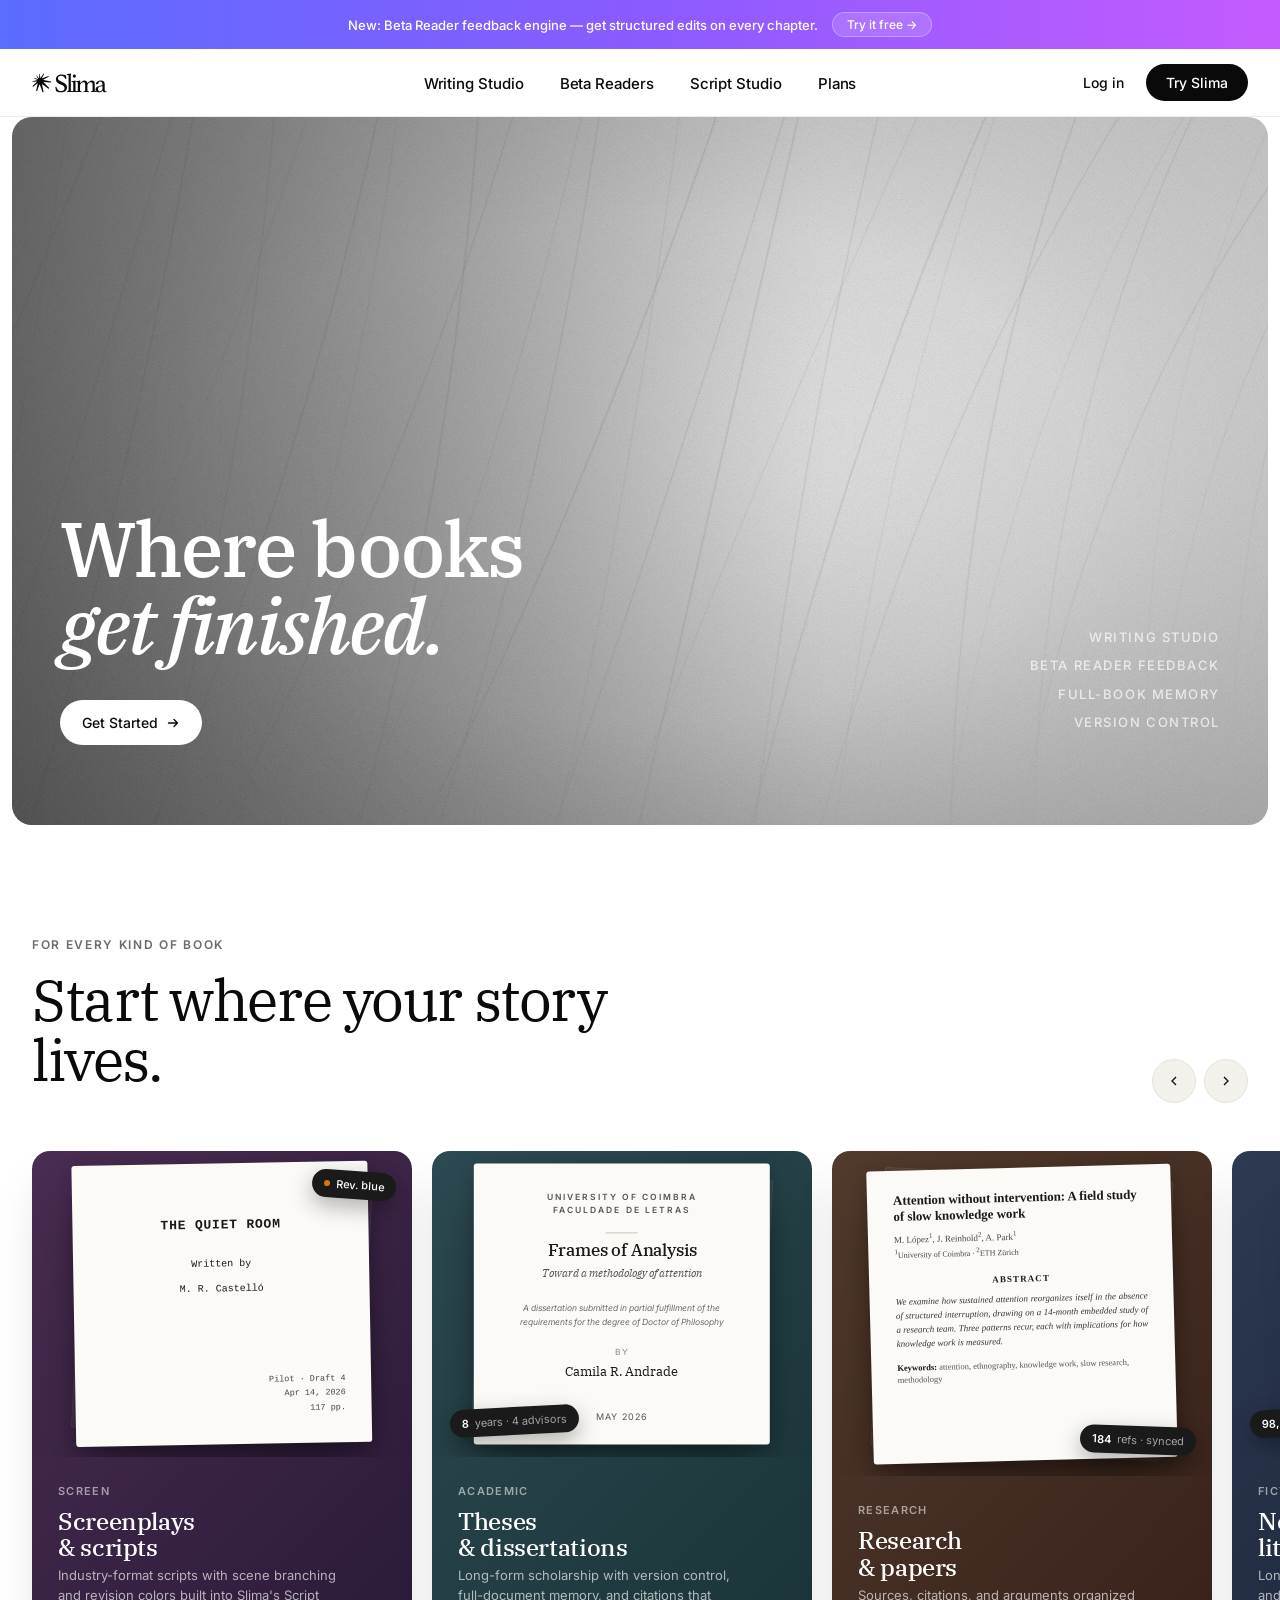
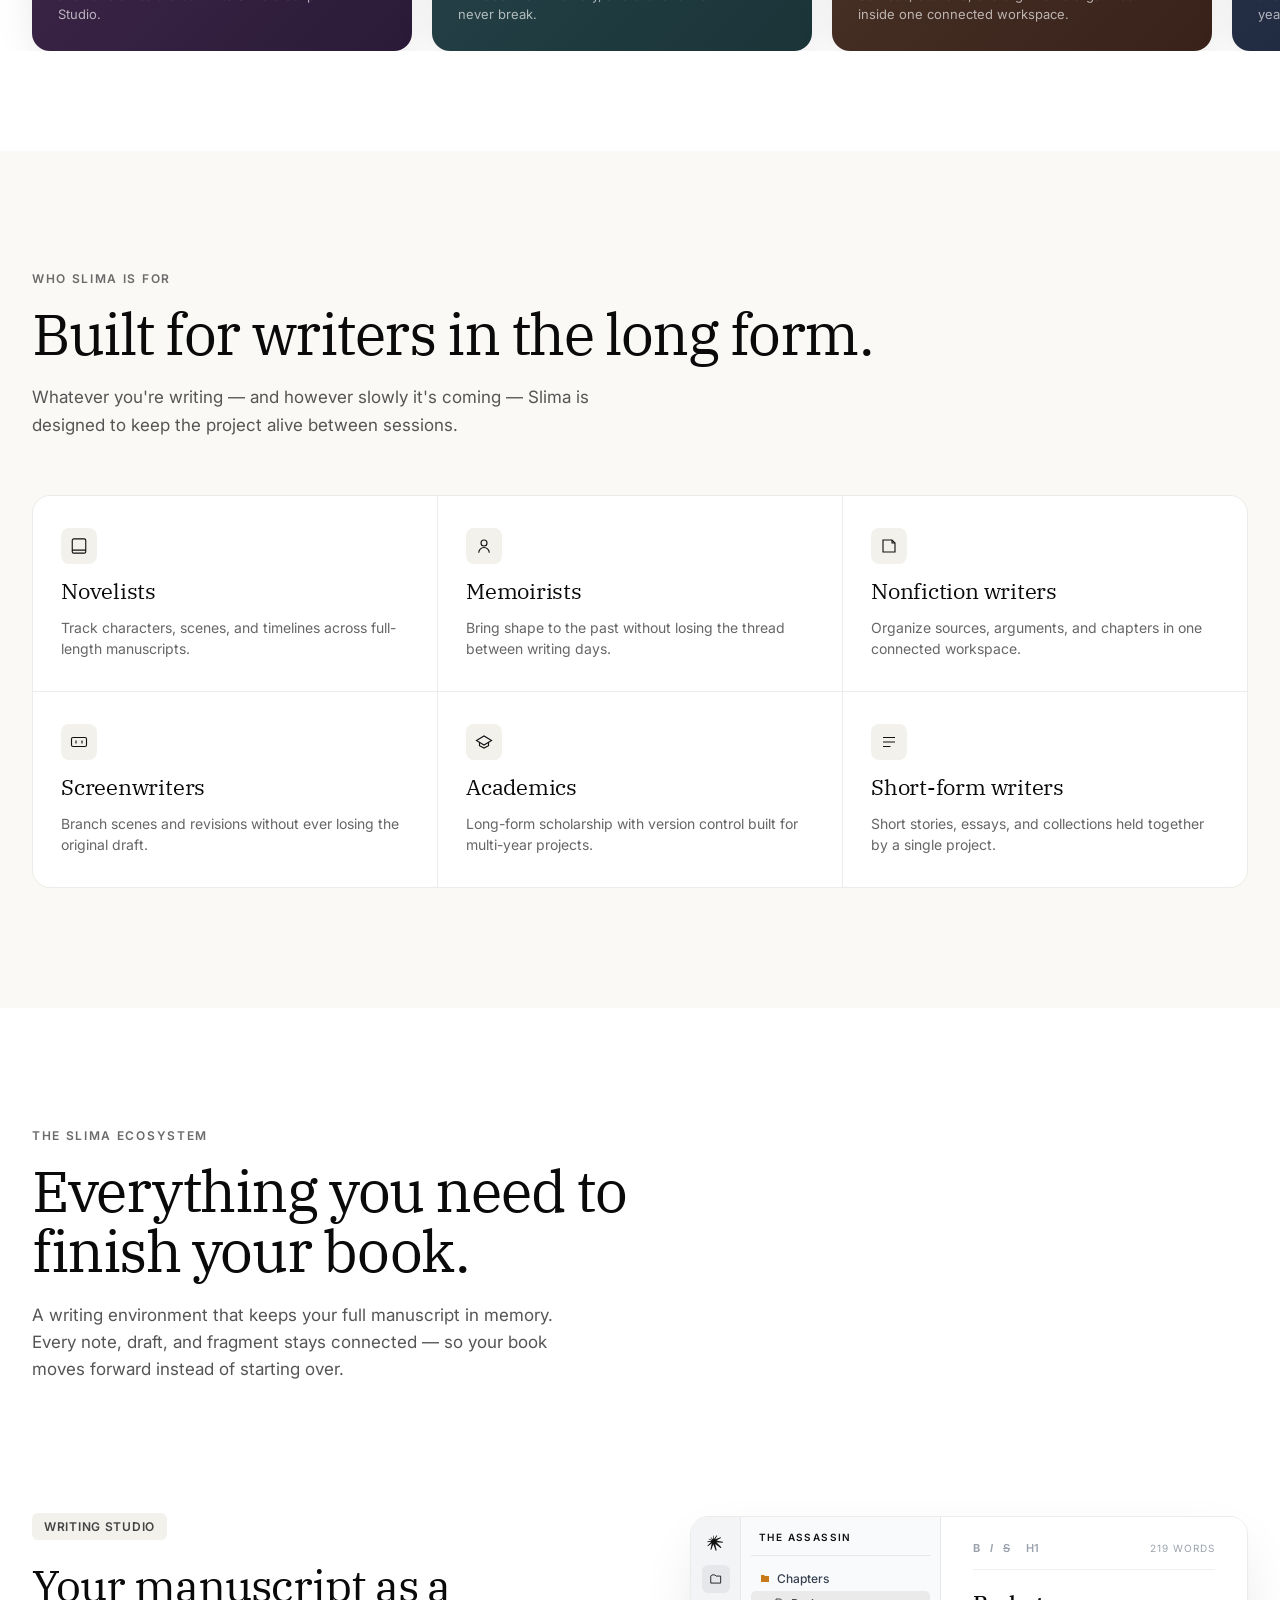
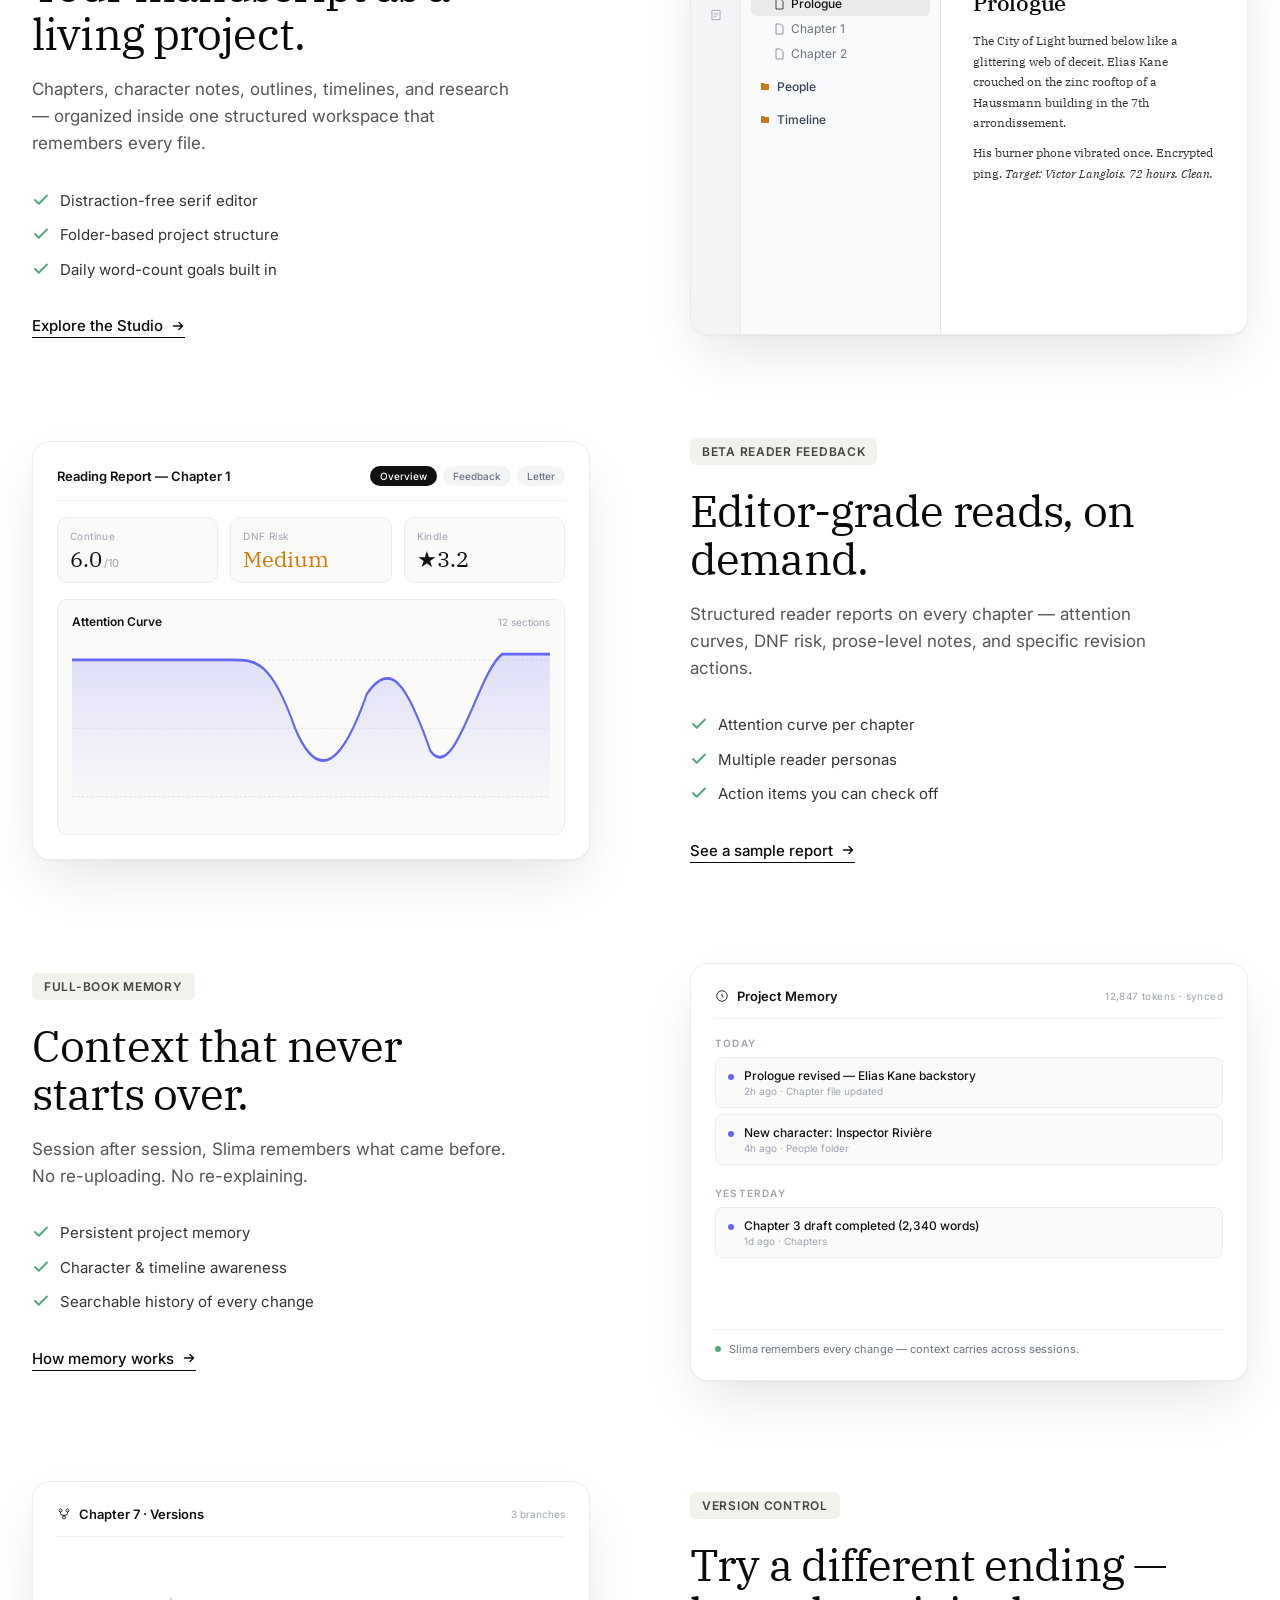
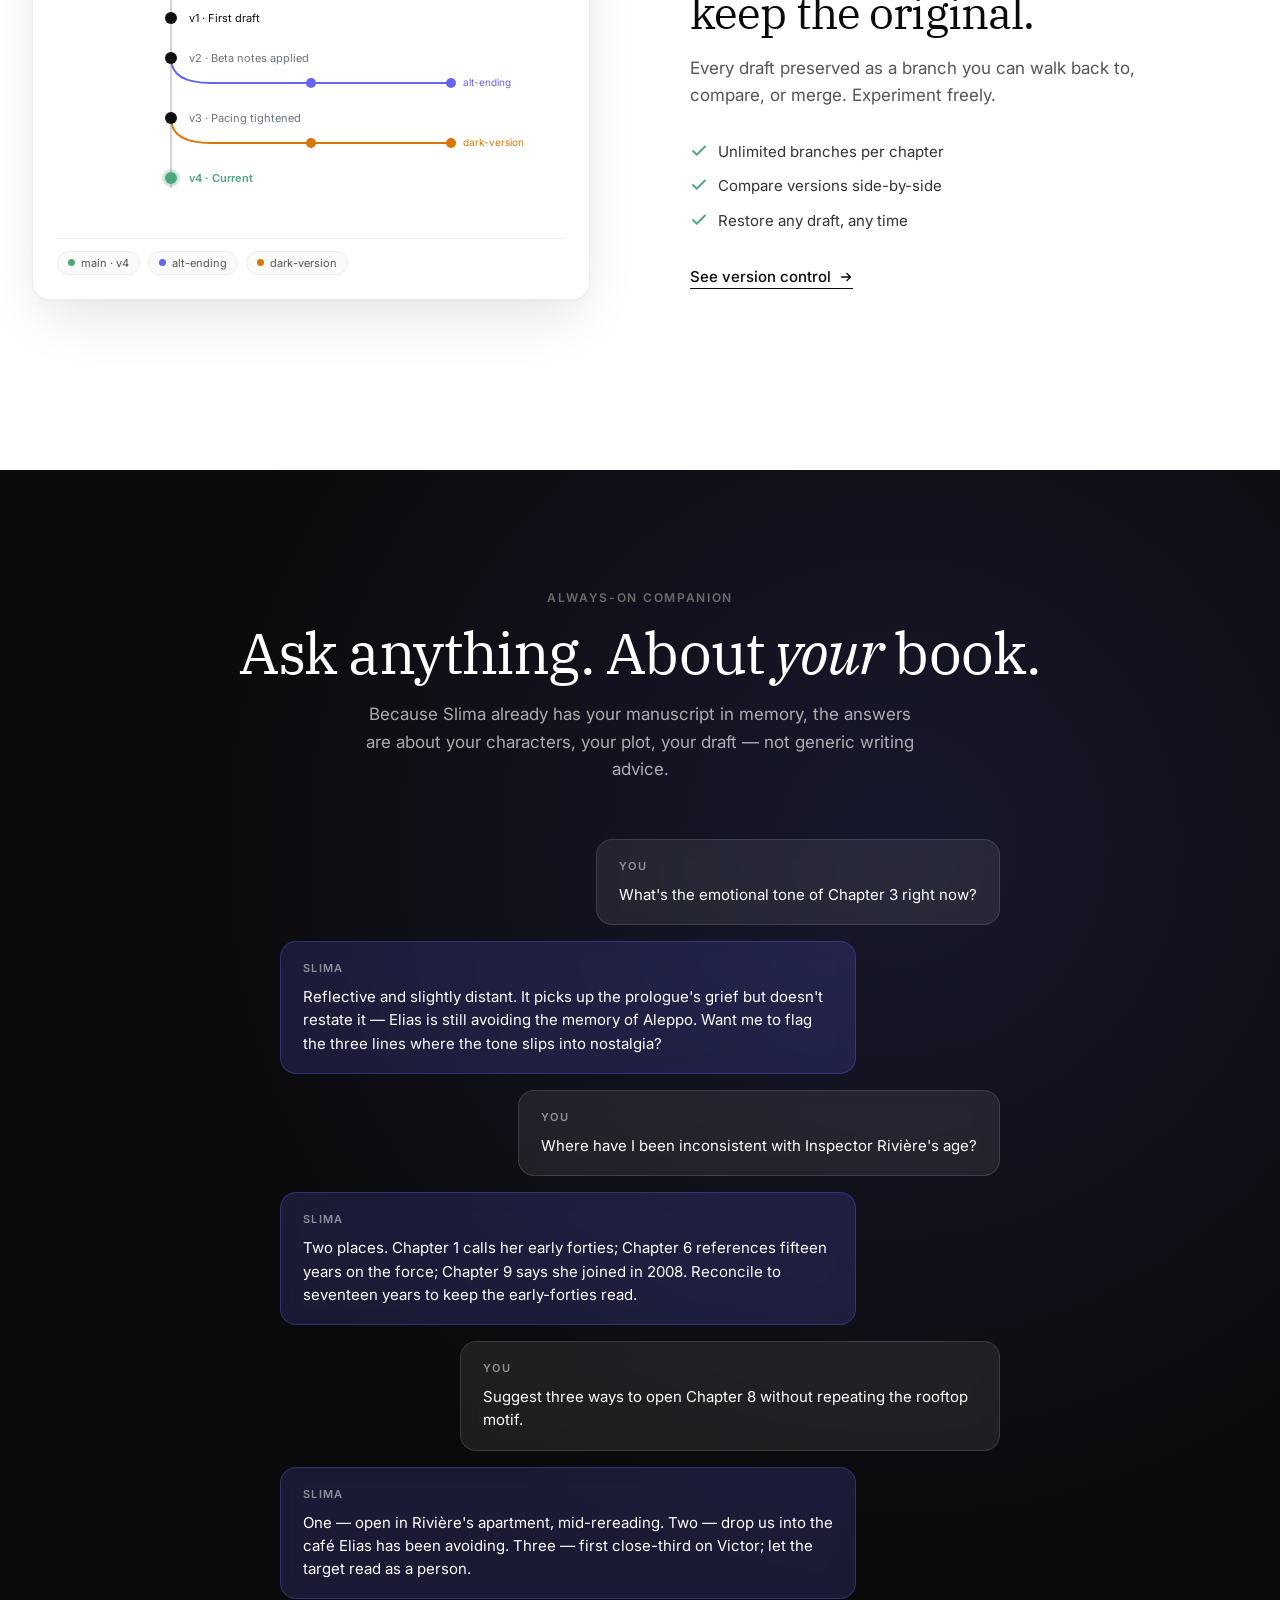
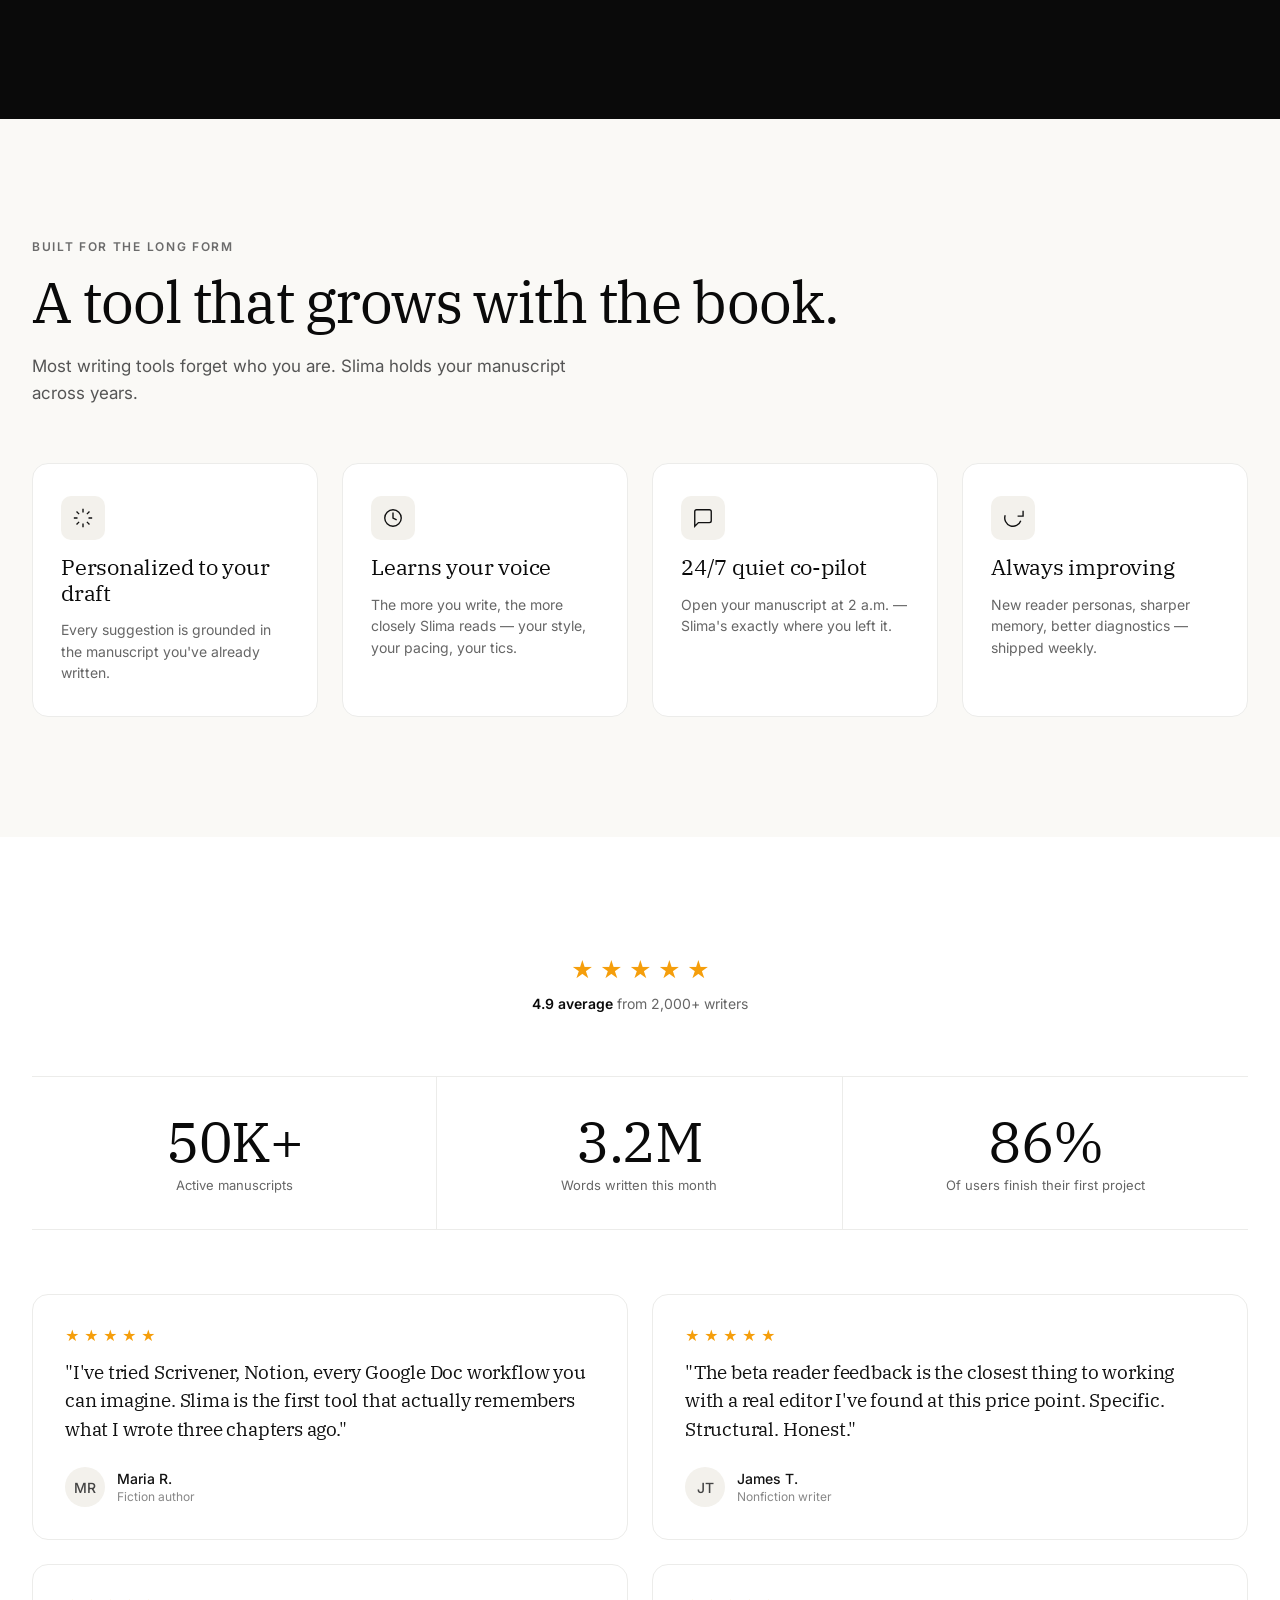
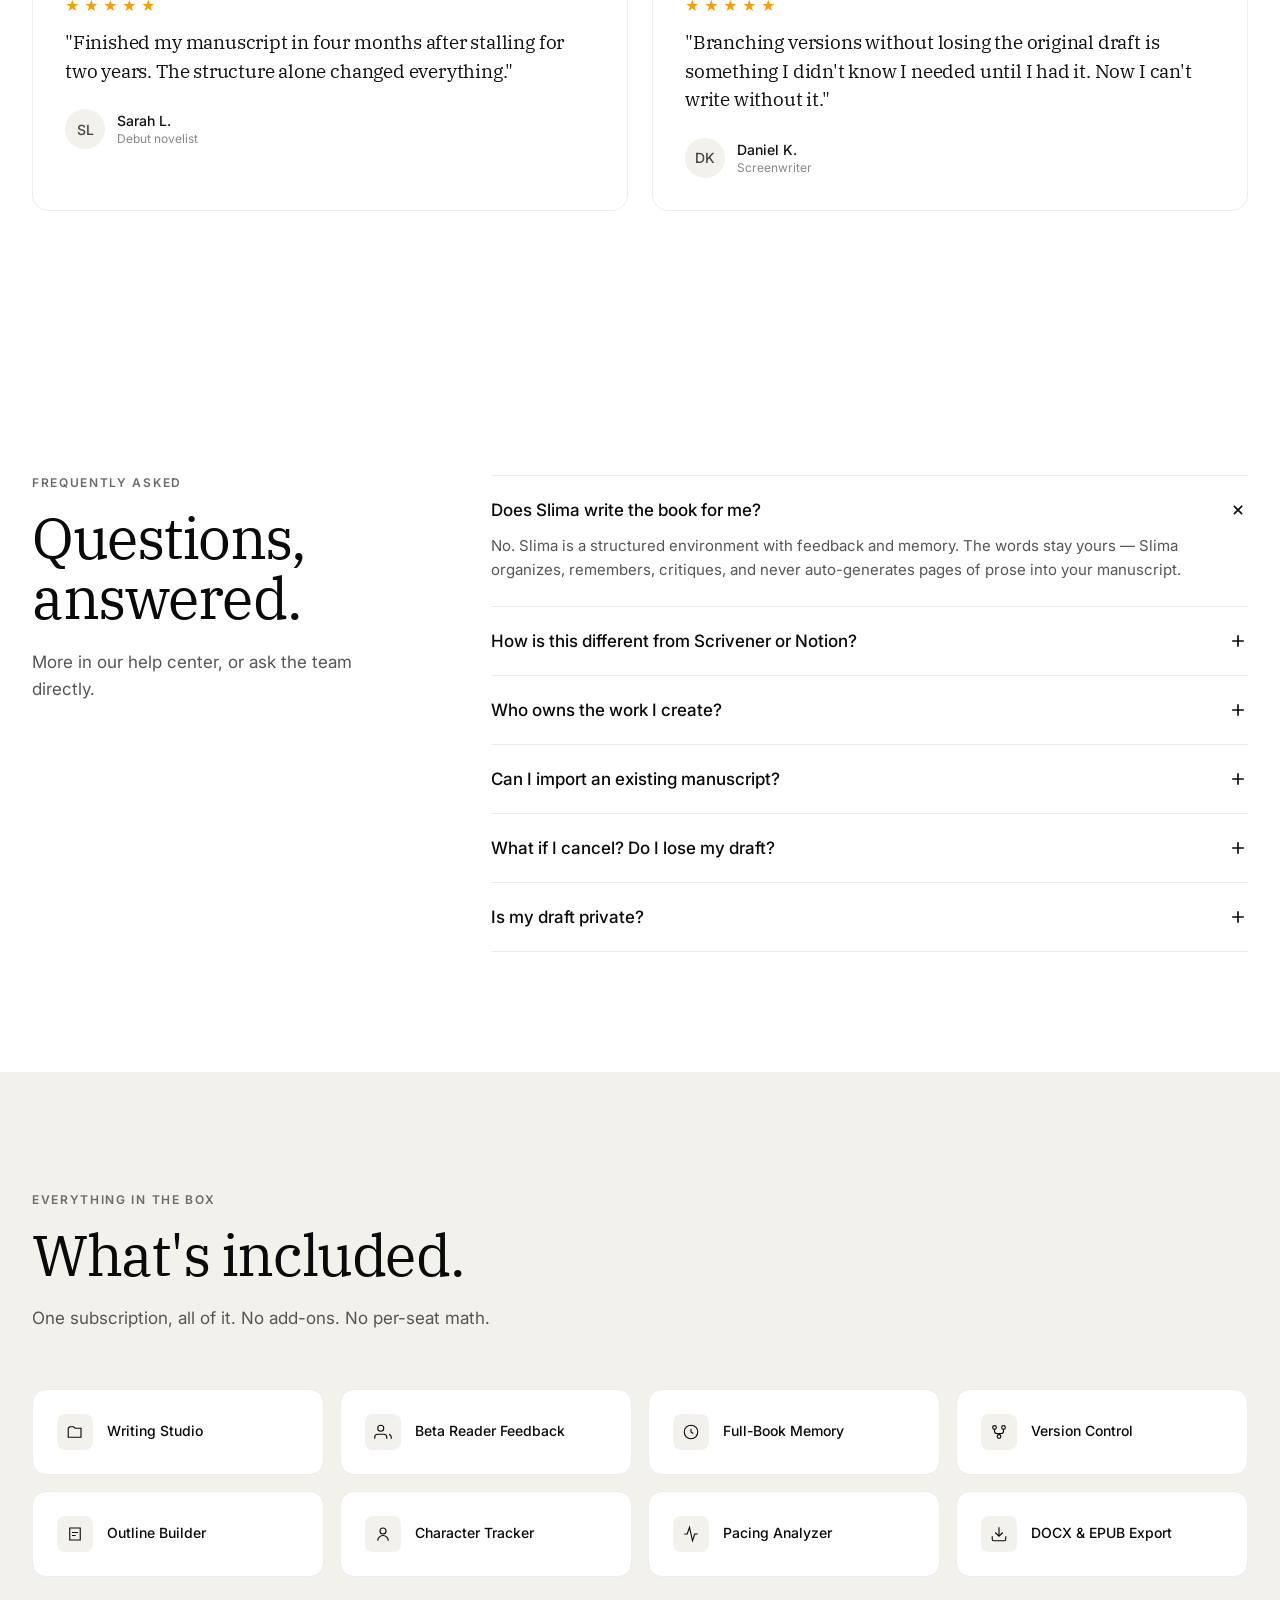
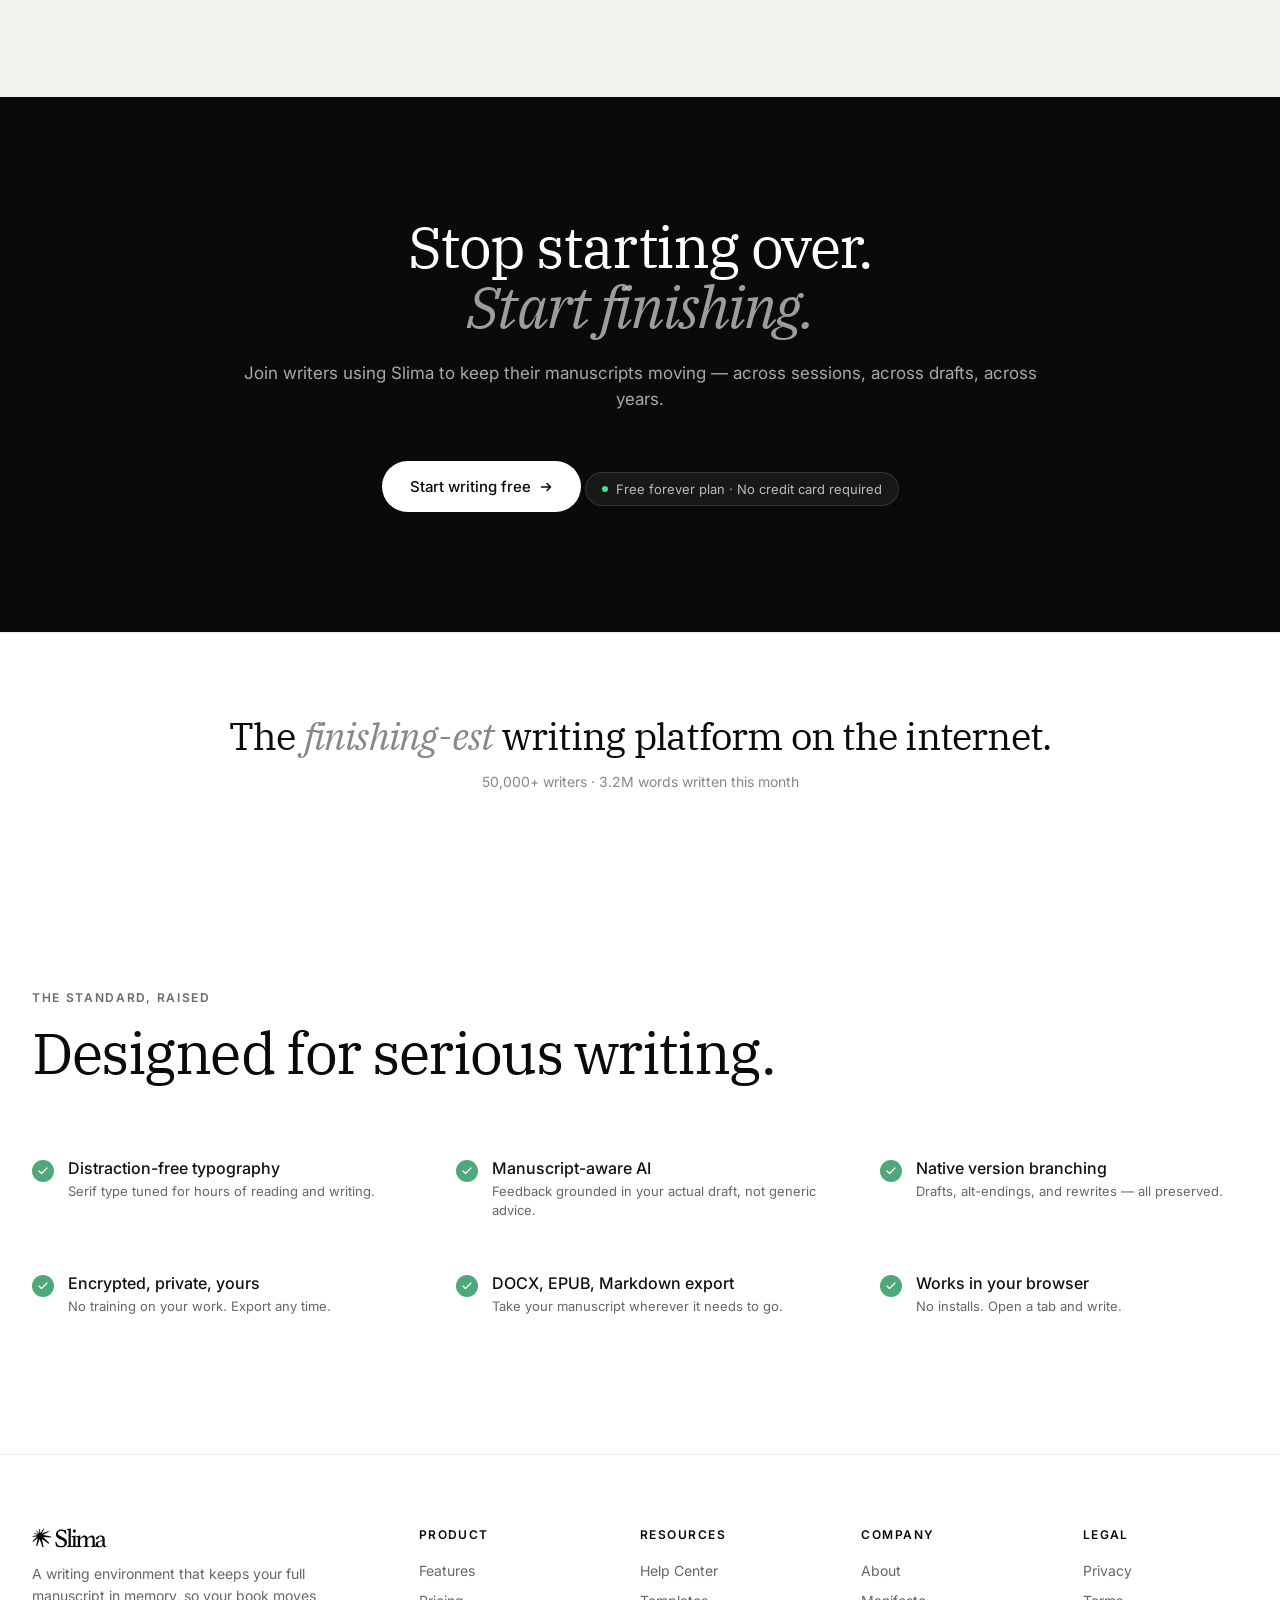
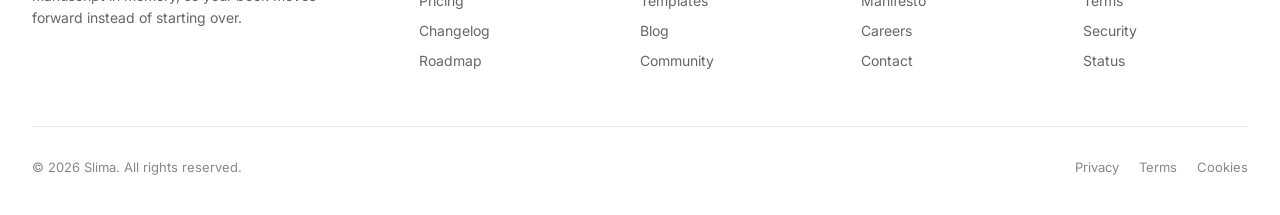
==== index.html @ f83e96c0 "Dialogue: revert to original static chat layout Drop the scroll-driven background fade and the timer" ====
<!DOCTYPE html>
<html lang="en">
<head>
<meta charset="UTF-8">
<meta name="viewport" content="width=device-width, initial-scale=1.0">
<title>Slima — Where books get finished</title>
<link rel="preconnect" href="https://fonts.googleapis.com">
<link rel="preconnect" href="https://fonts.gstatic.com" crossorigin>
<link href="https://fonts.googleapis.com/css2?family=IBM+Plex+Serif:ital,wght@0,400;0,500;0,600;1,400;1,500&family=Inter:wght@400;500;600;700&display=swap" rel="stylesheet">
<style>
  *, *::before, *::after { margin: 0; padding: 0; box-sizing: border-box; }
  :root {
    --white: #ffffff;
    --black: #0a0a0a;
    --ink: #111111;
    --muted: #6b7280;
    --line: #ececea;
    --bg: #ffffff;
    --bg-soft: #faf9f6;
    --bg-warm: #f3f1ec;
    --accent: #6366f1;
  }
  html, body {
    background: var(--bg);
    font-family: 'Inter', sans-serif;
    -webkit-font-smoothing: antialiased;
    color: var(--ink);
    overflow-x: hidden;
  }
  a { color: inherit; }
  img { max-width: 100%; display: block; }

  /* ── Section shared ── */
  .section { padding: 120px 32px; background: #fff; }
  .section-soft { background: var(--bg-soft); }
  .section-warm { background: var(--bg-warm); }
  .section-dark { background: #0a0a0a; color: #fff; }
  .section-inner { max-width: 1280px; margin: 0 auto; }
  .eyebrow {
    font-size: 12px; font-weight: 600;
    letter-spacing: 0.14em; text-transform: uppercase;
    color: #6b6b6b;
    margin-bottom: 18px;
  }
  .section-dark .eyebrow { color: rgba(255,255,255,0.5); }
  h2.headline, h3.headline {
    font-family: 'IBM Plex Serif', serif;
    font-size: clamp(36px, 4.5vw, 60px);
    font-weight: 400;
    line-height: 1.05;
    letter-spacing: -0.025em;
    color: #0a0a0a;
    margin-bottom: 20px;
  }
  .section-dark h2.headline { color: #fff; }
  h2.headline em, h3.headline em { font-style: italic; }
  .lead {
    font-size: 17px;
    line-height: 1.6;
    color: #555;
    max-width: 560px;
  }
  .section-dark .lead { color: rgba(255,255,255,0.65); }

  /* ── Promo bar ── */
  .promo {
    position: relative; z-index: 10;
    background: linear-gradient(90deg, #5b6cff 0%, #8a5bff 50%, #c45bff 100%);
    color: #fff;
    text-align: center;
    padding: 12px 16px;
    font-size: 13px; font-weight: 500;
    display: flex; align-items: center; justify-content: center;
    gap: 14px;
  }
  .promo a {
    color: #fff; text-decoration: none;
    background: rgba(255,255,255,0.15);
    border: 1px solid rgba(255,255,255,0.3);
    padding: 4px 14px; border-radius: 100px;
    font-size: 12px; transition: background 0.2s;
  }
  .promo a:hover { background: rgba(255,255,255,0.25); }

  /* ══════════════════════════════════════
     NAVBAR (Runway — white bar, separate from hero)
     ══════════════════════════════════════ */
  .nav {
    position: sticky;
    top: 0; left: 0; right: 0;
    z-index: 50;
    height: 68px;
    background: #ffffff;
    border-bottom: 1px solid #ececea;
    display: flex; align-items: center;
    justify-content: space-between;
    padding: 0 32px;
    color: #0a0a0a;
  }
  .nav-logo {
    display: flex; align-items: center; gap: 4px;
    text-decoration: none; color: inherit;
    font-family: 'Inter', sans-serif;
    font-weight: 700; font-size: 22px;
    letter-spacing: -0.04em;
  }
  .nav-logo svg { height: 22px; width: auto; }
  .nav-links {
    display: flex; align-items: center; gap: 36px;
    list-style: none;
    position: absolute; left: 50%; transform: translateX(-50%);
  }
  .nav-links a {
    color: inherit; text-decoration: none;
    font-family: 'Inter', sans-serif;
    font-size: 15px; font-weight: 500;
    letter-spacing: -0.005em;
    transition: opacity 0.2s;
  }
  .nav-links a:hover { opacity: 0.55; }
  .nav-right { display: flex; align-items: center; gap: 22px; }
  .nav-right > a {
    color: inherit; text-decoration: none;
    font-size: 14px; font-weight: 500;
    transition: opacity 0.2s;
  }
  .nav-right > a:hover { opacity: 0.65; }
  .nav-cta {
    background: #0a0a0a; color: #ffffff !important;
    padding: 10px 20px; border-radius: 100px;
    font-size: 14px; font-weight: 500;
    transition: background 0.2s, transform 0.2s;
  }
  .nav-cta:hover { background: #2a2a2a; transform: translateY(-1px); opacity: 1 !important; }
  .nav-hamburger {
    display: none; flex-direction: column; justify-content: space-between;
    width: 22px; height: 16px; background: none; border: none; cursor: pointer;
    color: #0a0a0a;
  }
  .nav-hamburger span {
    display: block; height: 2px; width: 100%;
    background: currentColor; border-radius: 2px;
  }

  /* ══════════════════════════════════════
     HERO (Runway, dark — sits below white nav)
     ══════════════════════════════════════ */
  /* Frame the hero like Runway — white margin on left, right and bottom */
  .hero-frame {
    background: #fff;
    padding: 0 12px 12px;
  }
  .hero {
    position: relative; width: 100%;
    /* Leave a clear strip of white below the hero, like Runway */
    height: calc(100vh - 68px - 44px - 80px);
    min-height: 580px;
    max-height: 820px;
    overflow: hidden;
    border-radius: 20px;
    background: linear-gradient(45deg, #7d7d7d 0%, #939393 22%, #ababab 45%, #c3c3c3 68%, #d6d6d6 85%, #e6e6e6 100%);
    color: #fff;
  }
  .hero-lines { position: absolute; inset: 0; z-index: 1; pointer-events: none; }
  .hero-lines svg { width: 100%; height: 100%; display: block; }
  .hero-line { fill: none; stroke-linecap: round; will-change: transform, opacity; }
  .hero-glow {
    position: absolute; top: -20%; right: -20%;
    width: 110%; height: 130%; border-radius: 50%;
    background: radial-gradient(circle, rgba(245,245,245,0.85) 0%, rgba(235,235,235,0.5) 22%, rgba(220,220,220,0.22) 45%, rgba(205,205,205,0.07) 65%, transparent 80%);
    filter: blur(90px); z-index: 1; pointer-events: none;
    will-change: transform;
  }
  .hero-glow-2 { display: none; }
  .hero::before {
    content: ''; position: absolute; inset: 0; z-index: 2;
    background-image: url("data:image/svg+xml,%3Csvg viewBox='0 0 256 256' xmlns='http://www.w3.org/2000/svg'%3E%3Cfilter id='n'%3E%3CfeTurbulence type='fractalNoise' baseFrequency='0.9' numOctaves='4' stitchTiles='stitch'/%3E%3C/filter%3E%3Crect width='100%25' height='100%25' filter='url(%23n)' opacity='1'/%3E%3C/svg%3E");
    background-size: 200px 200px; opacity: 0.32; pointer-events: none;
  }
  .hero::after {
    content: ''; position: absolute; inset: 0; z-index: 2;
    background:
      linear-gradient(to right, rgba(0,0,0,0.32) 0%, rgba(0,0,0,0.14) 35%, transparent 65%),
      radial-gradient(ellipse at center, transparent 50%, rgba(50,50,50,0.18) 100%);
    pointer-events: none;
  }
  .hero-content {
    position: absolute; inset: 0; z-index: 5;
    display: flex; flex-direction: column; justify-content: flex-end;
    padding: 0 48px 80px;
  }
  .hero-row {
    display: flex; align-items: flex-end; justify-content: space-between; gap: 40px;
  }
  .hero-headline {
    font-family: 'IBM Plex Serif', serif;
    font-size: clamp(48px, 6vw, 88px);
    font-weight: 500; line-height: 1.0;
    letter-spacing: -0.025em; color: #fff;
    max-width: 800px;
  }
  .hero-headline em { font-style: italic; font-weight: 500; }
  .hero-cta {
    display: inline-flex; align-items: center; gap: 8px;
    margin-top: 36px; padding: 14px 22px;
    background: #fff; color: #0a0a0a;
    border-radius: 100px; text-decoration: none;
    font-size: 14px; font-weight: 500;
    transition: transform 0.2s, background 0.2s;
  }
  .hero-cta svg { width: 14px; height: 14px; transition: transform 0.2s; }
  .hero-cta:hover { background: #f0f0f0; transform: translateY(-1px); }
  .hero-cta:hover svg { transform: translateX(3px); }
  .hero-categories {
    list-style: none; text-align: right;
    color: rgba(255,255,255,0.7);
    font-size: 13px; font-weight: 500;
    letter-spacing: 0.12em; text-transform: uppercase;
    line-height: 2.2; padding-bottom: 8px;
  }
  .hero-categories a { color: inherit; text-decoration: none; transition: color 0.2s; }
  .hero-categories a:hover { color: #fff; }

  /* ══════════════════════════════════════
     1. GENRE CAROUSEL
     ══════════════════════════════════════ */
  .genre-carousel { padding: 100px 0; background: #fff; overflow: hidden; }
  .genre-carousel .head {
    max-width: 1280px; margin: 0 auto 48px;
    padding: 0 32px;
    display: flex; align-items: end; justify-content: space-between; gap: 32px;
  }
  .genre-carousel .head .left { max-width: 640px; }
  .genre-carousel .head h2 { margin-bottom: 12px; }
  .genre-controls { display: flex; gap: 8px; }
  .genre-arrow {
    width: 44px; height: 44px; border-radius: 50%;
    background: #f3f1ec; border: 1px solid #e5e3de;
    display: flex; align-items: center; justify-content: center;
    cursor: pointer; transition: background 0.2s;
    color: #111;
  }
  .genre-arrow:hover { background: #e8e4dc; }
  .genre-arrow svg { width: 16px; height: 16px; }
  .genre-track-wrap {
    overflow: hidden; padding: 0 32px;
    cursor: grab;
    user-select: none;
  }
  .genre-track-wrap.dragging { cursor: grabbing; }
  .genre-track {
    display: flex; gap: 20px;
    transition: transform 0.6s cubic-bezier(0.22, 1, 0.36, 1);
  }
  .genre-track-wrap.dragging .genre-track { transition: none; }
  .genre-track-wrap.dragging .genre-card { pointer-events: none; }
  .genre-card { cursor: inherit; }
  .genre-card {
    flex: 0 0 380px;
    height: 500px;
    border-radius: 18px;
    overflow: hidden;
    position: relative;
    background: linear-gradient(135deg, #2a2a3a 0%, #1a1a2a 100%);
    color: #fff;
    box-shadow: 0 20px 50px -16px rgba(0,0,0,0.18);
  }
  .genre-card.tone-1 { background: linear-gradient(135deg, #2d3a52 0%, #1a2238 100%); }
  .genre-card.tone-2 { background: linear-gradient(135deg, #523a2d 0%, #38221a 100%); }
  .genre-card.tone-3 { background: linear-gradient(135deg, #2d523f 0%, #1a3826 100%); }
  .genre-card.tone-4 { background: linear-gradient(135deg, #4a2d52 0%, #2a1a38 100%); }
  .genre-card.tone-5 { background: linear-gradient(135deg, #524a2d 0%, #38301a 100%); }
  .genre-card.tone-6 { background: linear-gradient(135deg, #2d4a52 0%, #1a3438 100%); }
  .genre-card.tone-7 { background: linear-gradient(135deg, #52372d 0%, #38201a 100%); }
  .genre-card-inner {
    position: relative; z-index: 2;
    height: 100%;
    display: flex; flex-direction: column;
  }
  /* Visual area on top — floats UI elements over the colored card bg (Durable-style) */
  .gc-stage {
    position: relative;
    flex: 1;
    overflow: hidden;
    padding: 28px 26px 0;
  }
  /* Text block at bottom — sits on the colored card bg */
  .gc-text {
    padding: 22px 26px 26px;
  }
  .gc-tag {
    display: inline-block;
    font-size: 11px; font-weight: 600;
    letter-spacing: 0.12em; text-transform: uppercase;
    color: rgba(255,255,255,0.55);
    margin-bottom: 10px;
  }
  .gc-headline {
    font-family: 'IBM Plex Serif', serif;
    font-size: 24px; font-weight: 500;
    line-height: 1.1; letter-spacing: -0.015em;
    color: #fff;
    margin-bottom: 6px;
  }
  .gc-desc {
    font-size: 13px; line-height: 1.5;
    color: rgba(255,255,255,0.65);
    max-width: 280px;
  }

  /* ── Floating UI panels (Durable-style image elements) ── */
  .gc-panel {
    position: absolute;
    background: #fdfcfa;
    border-radius: 10px;
    box-shadow: 0 18px 40px -10px rgba(0,0,0,0.35), 0 4px 10px rgba(0,0,0,0.18);
    color: #1a1a1a;
    font-family: 'Inter', sans-serif;
    overflow: hidden;
  }

  /* Fiction — manuscript page + character note */
  .gc-ms {
    width: 76%;
    top: 20px;
    left: 12%;
    transform: rotate(-2deg);
    padding: 18px 20px;
  }
  .gc-ms .ms-meta {
    font-size: 9px; font-weight: 600; color: #999;
    letter-spacing: 0.12em; text-transform: uppercase;
    margin-bottom: 6px;
  }
  .gc-ms .ms-h {
    font-family: 'IBM Plex Serif', serif;
    font-size: 18px; font-weight: 500;
    color: #1a1a1a; margin-bottom: 10px;
    letter-spacing: -0.01em;
  }
  .gc-ms .ms-p {
    font-family: 'IBM Plex Serif', serif;
    font-size: 11px; line-height: 1.6;
    color: #333;
  }
  .gc-ms .ms-p em { font-style: italic; color: #666; }
  .gc-note {
    width: 130px;
    bottom: 18px;
    right: 8px;
    transform: rotate(5deg);
    padding: 12px 14px;
    background: #fff5d4;
    border-radius: 4px;
  }
  .gc-note .nt-h {
    font-size: 9px; font-weight: 600; color: #8a6f1c;
    letter-spacing: 0.1em; text-transform: uppercase;
    margin-bottom: 4px;
  }
  .gc-note .nt-name {
    font-family: 'IBM Plex Serif', serif;
    font-size: 12px; font-weight: 500; color: #1a1a1a;
    margin-bottom: 2px;
  }
  .gc-note .nt-line {
    font-size: 10px; color: #4a4a4a; line-height: 1.35;
  }

  /* Nonfiction — outline panels */
  .gc-outline {
    width: 88%;
    top: 18px;
    left: 6%;
    padding: 16px 18px;
  }
  .gc-outline .ol-h {
    font-size: 9px; font-weight: 600; color: #999;
    letter-spacing: 0.1em; text-transform: uppercase;
    margin-bottom: 10px;
  }
  .gc-outline .ol-row {
    display: flex; align-items: center; gap: 8px;
    padding: 5px 0;
    font-size: 11px; color: #333;
  }
  .gc-outline .ol-row .num {
    font-family: 'IBM Plex Serif', serif;
    font-style: italic; color: #999; width: 18px; font-size: 10px;
  }
  .gc-outline .ol-row.indent { padding-left: 20px; color: #6b6b6b; font-size: 10.5px; }
  .gc-outline .ol-row.active { color: #1a1a1a; font-weight: 500; }
  .gc-pill-float {
    position: absolute;
    bottom: 22px;
    right: 16px;
    background: #1a1a1a;
    color: #fff;
    padding: 7px 12px;
    border-radius: 100px;
    font-size: 11px;
    font-weight: 500;
    box-shadow: 0 8px 20px rgba(0,0,0,0.25);
    display: flex; align-items: center; gap: 6px;
  }
  .gc-pill-float svg { width: 12px; height: 12px; }
  .gc-pill-float .num { color: #fff; font-weight: 600; }
  .gc-pill-float .lbl { color: rgba(255,255,255,0.6); font-weight: 400; }

  /* Screenplay — script page in industry format */
  .gc-script {
    width: 78%;
    top: 18px;
    left: 11%;
    transform: rotate(-1.5deg);
    padding: 20px 26px;
    font-family: 'Courier New', Courier, monospace;
    font-size: 10px;
    color: #1a1a1a;
    line-height: 1.5;
  }
  .gc-script .sc-meta {
    font-family: 'Inter', sans-serif;
    font-size: 9px; font-weight: 600; color: #999;
    letter-spacing: 0.12em; text-transform: uppercase;
    margin-bottom: 10px;
  }
  .gc-script .slug { font-weight: 700; margin-bottom: 6px; }
  .gc-script .action { margin-bottom: 8px; color: #333; }
  .gc-script .character {
    text-align: center; font-weight: 700;
    margin-top: 6px;
  }
  .gc-script .dialogue {
    margin: 0 14% 6px;
    color: #1a1a1a;
  }
  .gc-revision-pill {
    position: absolute;
    top: 14px;
    right: 14px;
    background: #fdfcfa;
    color: #1a1a1a;
    padding: 6px 10px;
    border-radius: 100px;
    font-size: 10px;
    font-weight: 500;
    box-shadow: 0 8px 20px rgba(0,0,0,0.2);
    display: flex; align-items: center; gap: 6px;
    transform: rotate(3deg);
  }
  .gc-revision-pill .rev-dot {
    width: 6px; height: 6px;
    background: #d97706; border-radius: 50%;
  }

  /* Research & Papers — paper with footnotes */
  .gc-paper {
    width: 80%;
    top: 18px;
    left: 10%;
    transform: rotate(-1.5deg);
    padding: 18px 22px;
  }
  .gc-paper .pp-section {
    font-size: 9px; font-weight: 600; color: #999;
    letter-spacing: 0.12em; text-transform: uppercase;
    margin-bottom: 8px;
  }
  .gc-paper .pp-h {
    font-family: 'IBM Plex Serif', serif;
    font-size: 14px; font-weight: 500;
    color: #1a1a1a; margin-bottom: 8px;
    letter-spacing: -0.005em;
  }
  .gc-paper .pp-p {
    font-family: 'IBM Plex Serif', serif;
    font-size: 10px; line-height: 1.55;
    color: #333; margin-bottom: 8px;
  }
  .gc-paper .pp-p sup { color: #6366f1; font-weight: 600; }
  .gc-paper .pp-foot {
    border-top: 1px solid #ececea;
    padding-top: 6px;
    font-size: 8.5px; color: #6b6b6b;
    font-family: 'IBM Plex Serif', serif;
    line-height: 1.5;
  }
  .gc-paper .pp-foot sup { color: #6366f1; margin-right: 2px; }
  .gc-cite-pill {
    position: absolute;
    bottom: 22px;
    left: 18px;
    background: #1a1a1a;
    color: #fff;
    padding: 7px 12px;
    border-radius: 100px;
    font-size: 11px;
    font-weight: 500;
    box-shadow: 0 8px 20px rgba(0,0,0,0.25);
    display: flex; align-items: center; gap: 6px;
    transform: rotate(-3deg);
  }
  .gc-cite-pill .num { font-weight: 600; }
  .gc-cite-pill .lbl { color: rgba(255,255,255,0.6); font-weight: 400; }
  /* ── ARTIFACTS: each card shows the kind of work you'll produce ── */

  /* Generic floating page — base for paper/dissertation/screenplay title pages */
  .gc-page {
    position: absolute;
    background: #fbfaf6;
    color: #1a1a1a;
    border-radius: 3px;
    box-shadow: 0 28px 50px -10px rgba(0,0,0,0.45), 0 4px 14px rgba(0,0,0,0.18);
    overflow: hidden;
  }
  /* Subtle "second page" peeking behind the front page for stack depth */
  .gc-page-back {
    position: absolute;
    width: 76%; height: 86%;
    top: 50%; left: 50%;
    transform: translate(-50%, -50%) rotate(3deg);
    background: rgba(255,255,255,0.05);
    border: 1px solid rgba(255,255,255,0.06);
    border-radius: 3px;
    pointer-events: none;
  }

  /* ── Book cover ── */
  .gc-cover {
    position: absolute;
    width: 58%; height: 80%;
    top: 50%; left: 50%;
    transform: translate(-50%, -50%) rotate(-3deg);
    border-radius: 3px;
    box-shadow:
      0 28px 50px -10px rgba(0,0,0,0.5),
      inset -6px 0 12px -8px rgba(0,0,0,0.25), /* spine shadow on right */
      inset 6px 0 0 0 rgba(0,0,0,0.18);        /* spine ridge on left */
    display: flex;
    flex-direction: column;
    justify-content: space-between;
    padding: 30px 22px 22px;
    text-align: center;
    overflow: hidden;
  }
  .gc-cover.novel { background: linear-gradient(165deg, #5e2733 0%, #3d1620 100%); color: #f1e0c5; }
  .gc-cover.novel::after {
    content: ''; position: absolute; inset: 14px;
    border: 1px solid rgba(241,224,197,0.18);
    border-radius: 1px; pointer-events: none;
  }
  .gc-cover.nf {
    background: #f0e9da; color: #1a1a1a;
    box-shadow:
      0 28px 50px -10px rgba(0,0,0,0.5),
      inset -6px 0 12px -8px rgba(0,0,0,0.10),
      inset 6px 0 0 0 rgba(0,0,0,0.05);
  }
  .gc-cover-tag {
    font-family: 'Inter', sans-serif;
    font-size: 8px; font-weight: 600;
    letter-spacing: 0.32em; text-transform: uppercase;
    opacity: 0.6;
  }
  .gc-cover-mid {
    display: flex; flex-direction: column; align-items: center;
    gap: 12px;
  }
  .gc-cover-title {
    font-family: 'IBM Plex Serif', serif;
    font-size: 22px; font-weight: 500;
    line-height: 1.05; letter-spacing: -0.01em;
  }
  .gc-cover.nf .gc-cover-title {
    font-family: 'Inter', sans-serif;
    font-weight: 700; font-size: 20px;
    text-transform: uppercase; letter-spacing: -0.005em;
  }
  .gc-cover-rule {
    width: 28px; height: 1px;
    background: currentColor; opacity: 0.4;
  }
  .gc-cover-sub {
    font-family: 'IBM Plex Serif', serif;
    font-size: 10px; font-style: italic; opacity: 0.75;
    letter-spacing: 0.04em;
  }
  .gc-cover.nf .gc-cover-sub {
    font-family: 'Inter', sans-serif;
    font-style: normal;
    font-size: 10px;
    text-transform: none;
  }
  .gc-cover-author {
    font-family: 'IBM Plex Serif', serif;
    font-size: 11px; letter-spacing: 0.08em;
    text-transform: uppercase; opacity: 0.85;
  }
  .gc-cover.nf .gc-cover-author {
    font-family: 'Inter', sans-serif;
    font-weight: 500; opacity: 1;
  }

  /* Slight back-cover effect for layered depth */
  .gc-cover-back {
    position: absolute;
    width: 56%; height: 78%;
    top: 50%; left: 50%;
    transform: translate(-50%, -50%) rotate(4deg);
    background: rgba(255,255,255,0.04);
    border: 1px solid rgba(255,255,255,0.08);
    border-radius: 3px;
    box-shadow: 0 18px 30px -10px rgba(0,0,0,0.25);
    pointer-events: none;
  }

  /* ── Academic journal paper ── */
  .gc-paper-page {
    width: 80%; height: 90%;
    top: 50%; left: 50%;
    transform: translate(-50%, -50%) rotate(-1.5deg);
    padding: 22px 26px 18px;
    font-family: 'Times New Roman', Times, serif;
    font-size: 9.5px;
    line-height: 1.55;
  }
  .gc-paper-h {
    font-size: 13px; font-weight: 700;
    line-height: 1.2; margin-bottom: 8px;
    letter-spacing: -0.005em;
  }
  .gc-paper-authors {
    font-size: 9px; color: #444;
    margin-bottom: 14px; line-height: 1.45;
  }
  .gc-paper-authors sup { font-size: 7px; }
  .gc-paper-abstract-h {
    font-size: 9px; font-weight: 700;
    text-align: center;
    text-transform: uppercase; letter-spacing: 0.12em;
    margin-bottom: 6px;
  }
  .gc-paper-abstract {
    font-style: italic; font-size: 9px; color: #333;
    text-align: justify; line-height: 1.55;
    margin-bottom: 10px;
  }
  .gc-paper-keywords {
    font-size: 8.5px; color: #555; line-height: 1.5;
  }
  .gc-paper-keywords strong { color: #111; }

  /* ── Dissertation title page ── */
  .gc-diss {
    width: 78%; height: 92%;
    top: 50%; left: 50%;
    transform: translate(-50%, -50%);
    padding: 28px 26px 22px;
    font-family: 'IBM Plex Serif', serif;
    text-align: center;
    display: flex;
    flex-direction: column;
  }
  .gc-diss-uni {
    font-family: 'Inter', sans-serif;
    font-size: 8.5px; font-weight: 600;
    letter-spacing: 0.24em; text-transform: uppercase;
    color: #555;
    line-height: 1.6;
  }
  .gc-diss-uni-rule {
    width: 32px; height: 1px;
    background: #c9c5b8;
    margin: 14px auto 0;
  }
  .gc-diss-spacer { flex: 0.6; }
  .gc-diss-title {
    font-size: 17px; font-weight: 500;
    line-height: 1.15; letter-spacing: -0.01em;
    color: #1a1a1a;
    margin-bottom: 6px;
  }
  .gc-diss-sub {
    font-size: 11px; font-style: italic;
    color: #555; margin-bottom: 22px;
  }
  .gc-diss-fulfill {
    font-family: 'Inter', sans-serif;
    font-size: 8.5px; font-style: italic;
    color: #6b6b6b; line-height: 1.55;
    max-width: 84%; margin: 0 auto 18px;
  }
  .gc-diss-by {
    font-family: 'Inter', sans-serif;
    font-size: 8.5px; letter-spacing: 0.16em;
    text-transform: uppercase; color: #888;
    margin-bottom: 6px;
  }
  .gc-diss-author {
    font-size: 13px; color: #1a1a1a;
    margin-bottom: 18px;
  }
  .gc-diss-spacer-2 { flex: 1; }
  .gc-diss-date {
    font-family: 'Inter', sans-serif;
    font-size: 9px; letter-spacing: 0.12em;
    text-transform: uppercase; color: #555;
  }

  /* ── Screenplay title page (industry-standard format) ── */
  .gc-screen-tp {
    width: 78%; height: 92%;
    top: 50%; left: 50%;
    transform: translate(-50%, -50%) rotate(-1deg);
    padding: 28px 26px;
    font-family: 'Courier New', Courier, monospace;
    text-align: center;
    display: flex;
    flex-direction: column;
  }
  .gc-screen-tp .top-spacer { flex: 0.5; }
  .gc-screen-tp .title {
    font-size: 13px; font-weight: 700;
    letter-spacing: 0.06em; margin-bottom: 26px;
  }
  .gc-screen-tp .by { font-size: 10px; margin-bottom: 14px; }
  .gc-screen-tp .author { font-size: 10px; margin-bottom: 26px; }
  .gc-screen-tp .mid-spacer { flex: 1; }
  .gc-screen-tp .meta {
    text-align: right;
    font-size: 8.5px; line-height: 1.7;
    color: #444;
  }

  /* Floating context badges (used over artifacts) */
  .gc-badge {
    position: absolute;
    background: #1a1a1a;
    color: #fff;
    padding: 7px 12px;
    border-radius: 100px;
    font-family: 'Inter', sans-serif;
    font-size: 11px;
    font-weight: 500;
    box-shadow: 0 8px 22px rgba(0,0,0,0.3);
    display: flex; align-items: center; gap: 6px;
    transform: rotate(-3deg);
  }
  .gc-badge.tr { top: 20px; right: 16px; transform: rotate(4deg); }
  .gc-badge.bl { bottom: 22px; left: 18px; }
  .gc-badge.br { bottom: 22px; right: 16px; transform: rotate(2deg); }
  .gc-badge .num { font-weight: 600; }
  .gc-badge .lbl { color: rgba(255,255,255,0.6); font-weight: 400; }
  .gc-badge .dot { width: 6px; height: 6px; border-radius: 50%; background: #d97706; }
  .gc-badge svg { width: 12px; height: 12px; }

  /* ══════════════════════════════════════
     2. WHO WRITES — CATEGORY GRID
     ══════════════════════════════════════ */
  .who-grid {
    display: grid;
    grid-template-columns: repeat(3, 1fr);
    gap: 1px;
    background: var(--line);
    border: 1px solid var(--line);
    border-radius: 18px;
    overflow: hidden;
    margin-top: 56px;
  }
  .who-cell {
    background: #fff;
    padding: 32px 28px;
    display: flex;
    flex-direction: column;
    gap: 12px;
    transition: background 0.2s;
    cursor: pointer;
  }
  .who-cell:hover { background: var(--bg-soft); }
  .who-cell-icon {
    width: 36px; height: 36px;
    border-radius: 8px;
    background: var(--bg-warm);
    display: flex; align-items: center; justify-content: center;
    color: #111;
  }
  .who-cell-icon svg { width: 18px; height: 18px; }
  .who-cell-title {
    font-family: 'IBM Plex Serif', serif;
    font-size: 22px; font-weight: 400;
    color: #0a0a0a; letter-spacing: -0.01em;
  }
  .who-cell-desc {
    font-size: 14px; line-height: 1.5;
    color: #666;
  }

  /* ══════════════════════════════════════
     3. FEATURES (alternating)
     ══════════════════════════════════════ */
  .features-header { margin-bottom: 80px; max-width: 720px; }
  .feature-row {
    display: grid;
    grid-template-columns: 1fr 1fr;
    gap: 100px; align-items: center;
    padding: 50px 0;
  }
  .feature-row.reverse .feature-text { order: 2; }
  .feature-row.reverse .feature-visual { order: 1; }
  .feature-text { max-width: 480px; }
  .feature-eyebrow {
    display: inline-block;
    padding: 6px 12px;
    background: var(--bg-warm);
    border-radius: 6px;
    font-size: 12px; font-weight: 600;
    letter-spacing: 0.06em; text-transform: uppercase;
    color: #444; margin-bottom: 22px;
  }
  .feature-headline {
    font-family: 'IBM Plex Serif', serif;
    font-size: clamp(30px, 3.4vw, 44px);
    font-weight: 400; line-height: 1.1;
    letter-spacing: -0.02em; color: #0a0a0a;
    margin-bottom: 18px;
  }
  .feature-description {
    font-size: 17px; line-height: 1.6;
    color: #555; margin-bottom: 26px;
  }
  .feature-bullets { list-style: none; margin-bottom: 28px; }
  .feature-bullets li {
    display: flex; align-items: flex-start; gap: 10px;
    padding: 6px 0; font-size: 15px; color: #333; line-height: 1.5;
  }
  .feature-bullets svg {
    width: 18px; height: 18px; flex-shrink: 0;
    margin-top: 1px; color: #4ea87a;
  }
  .feature-link {
    display: inline-flex; align-items: center; gap: 8px;
    color: #0a0a0a; text-decoration: none;
    font-size: 15px; font-weight: 500;
    border-bottom: 1px solid #0a0a0a;
    padding-bottom: 2px;
    transition: gap 0.2s;
  }
  .feature-link:hover { gap: 12px; }
  .feature-visual {
    position: relative; border-radius: 18px;
    overflow: hidden; background: #fafaf9;
    border: 1px solid #ececea;
    box-shadow: 0 1px 2px rgba(0,0,0,0.04), 0 24px 60px -12px rgba(0,0,0,0.12);
    aspect-ratio: 4/3;
  }

  /* Mockups (compact for inline) */
  .mock-studio {
    width: 100%; height: 100%; background: #fff;
    display: grid; grid-template-columns: 50px 200px 1fr;
    color: #111;
  }
  .mock-studio-rail { background: #f3f4f6; border-right: 1px solid #e5e7eb; display: flex; flex-direction: column; align-items: center; padding: 12px 0; gap: 8px; }
  .mock-rail-icon { width: 28px; height: 28px; display: flex; align-items: center; justify-content: center; border-radius: 6px; color: #9ca3af; }
  .mock-rail-icon.active { background: #e5e7eb; color: #111; }
  .mock-studio-side { background: #f9fafb; border-right: 1px solid #e5e7eb; padding: 14px 10px; overflow: hidden; }
  .mock-side-title { font-size: 10px; font-weight: 600; letter-spacing: 0.14em; text-transform: uppercase; color: #111; padding: 0 8px 12px; border-bottom: 1px solid #e5e7eb; margin-bottom: 10px; }
  .mock-folder, .mock-file { display: flex; align-items: center; gap: 6px; padding: 5px 8px; border-radius: 5px; font-size: 12px; color: #374151; }
  .mock-folder { font-weight: 500; }
  .mock-file { padding-left: 22px; color: #6b7280; }
  .mock-file.active { background: #eaeaea; color: #111; font-weight: 500; }
  .mock-folder svg, .mock-file svg { width: 12px; height: 12px; }
  .mock-studio-editor { background: #fff; padding: 24px 32px; overflow: hidden; }
  .mock-editor-toolbar { display: flex; align-items: center; gap: 10px; padding-bottom: 14px; border-bottom: 1px solid #f0f0f0; margin-bottom: 18px; color: #9ca3af; font-size: 11px; }
  .mock-editor-toolbar span { font-weight: 600; }
  .mock-editor-toolbar .wc { margin-left: auto; font-weight: 400; font-size: 10px; letter-spacing: 0.1em; text-transform: uppercase; }
  .mock-chapter-h { font-family: 'IBM Plex Serif', serif; font-size: 22px; font-weight: 500; color: #0a0a0a; margin-bottom: 14px; letter-spacing: -0.01em; }
  .mock-editor-text { font-family: 'IBM Plex Serif', serif; font-size: 12px; line-height: 1.7; color: #333; }
  .mock-editor-text p { margin-bottom: 10px; }
  .mock-beta { width: 100%; height: 100%; background: #fff; padding: 24px; display: flex; flex-direction: column; gap: 16px; }
  .mock-beta-head { display: flex; justify-content: space-between; align-items: center; padding-bottom: 14px; border-bottom: 1px solid #f0f0f0; }
  .mock-beta-title { font-size: 13px; font-weight: 600; color: #111; }
  .mock-beta-pills { display: flex; gap: 6px; }
  .mock-pill { font-size: 10px; padding: 4px 10px; background: #f3f4f6; border-radius: 100px; color: #6b7280; font-weight: 500; }
  .mock-pill.active { background: #111; color: #fff; }
  .mock-metrics { display: grid; grid-template-columns: repeat(3, 1fr); gap: 12px; }
  .mock-metric { background: #fafaf9; border: 1px solid #ececea; border-radius: 10px; padding: 12px; }
  .mock-metric-label { font-size: 10px; color: #9ca3af; letter-spacing: 0.04em; margin-bottom: 6px; }
  .mock-metric-value { font-family: 'IBM Plex Serif', serif; font-size: 22px; color: #111; line-height: 1; }
  .mock-metric-value .u { font-family: 'Inter', sans-serif; font-size: 11px; color: #9ca3af; margin-left: 2px; }
  .mock-metric-value.amber { color: #d97706; }
  .mock-curve { flex: 1; background: #fafaf9; border: 1px solid #ececea; border-radius: 10px; padding: 14px; display: flex; flex-direction: column; }
  .mock-curve-head { display: flex; justify-content: space-between; align-items: center; margin-bottom: 8px; }
  .mock-curve-title { font-size: 12px; font-weight: 600; color: #111; }
  .mock-curve-legend { font-size: 10px; color: #9ca3af; }
  .mock-curve-svg { flex: 1; min-height: 0; }
  .mock-curve-svg svg { width: 100%; height: 100%; display: block; }
  .mock-memory { width: 100%; height: 100%; background: #fff; padding: 24px; display: flex; flex-direction: column; }
  .mock-mem-head { display: flex; justify-content: space-between; align-items: center; padding-bottom: 14px; border-bottom: 1px solid #f0f0f0; margin-bottom: 18px; }
  .mock-mem-title { font-size: 13px; font-weight: 600; color: #111; display: flex; align-items: center; gap: 8px; }
  .mock-mem-meta { font-size: 10px; color: #9ca3af; letter-spacing: 0.04em; }
  .mock-mem-day-label { font-size: 10px; font-weight: 600; letter-spacing: 0.12em; text-transform: uppercase; color: #9ca3af; margin-bottom: 8px; }
  .mock-mem-day { margin-bottom: 16px; }
  .mock-entry { display: flex; gap: 10px; align-items: flex-start; padding: 10px 12px; background: #fafaf9; border: 1px solid #ececea; border-radius: 8px; margin-bottom: 6px; }
  .mock-entry-dot { width: 6px; height: 6px; background: #6366f1; border-radius: 50%; margin-top: 6px; flex-shrink: 0; }
  .mock-entry-title { font-size: 12px; color: #111; font-weight: 500; }
  .mock-entry-meta { font-size: 10px; color: #9ca3af; margin-top: 2px; }
  .mock-mem-footer { margin-top: auto; padding-top: 12px; border-top: 1px solid #f0f0f0; font-size: 11px; color: #6b7280; display: flex; align-items: center; gap: 8px; }
  .mock-mem-footer-dot { width: 6px; height: 6px; background: #4ea87a; border-radius: 50%; }
  .mock-versions { width: 100%; height: 100%; background: #fff; padding: 24px; display: flex; flex-direction: column; }
  .mock-ver-head { display: flex; justify-content: space-between; align-items: center; padding-bottom: 14px; border-bottom: 1px solid #f0f0f0; }
  .mock-ver-title { font-size: 13px; font-weight: 600; color: #111; display: flex; align-items: center; gap: 8px; }
  .mock-ver-meta { font-size: 10px; color: #9ca3af; }
  .mock-ver-diagram { flex: 1; min-height: 0; display: flex; align-items: center; justify-content: center; padding: 16px 0; }
  .mock-ver-diagram svg { width: 100%; height: 100%; max-height: 240px; display: block; }
  .mock-ver-chips { display: flex; gap: 8px; flex-wrap: wrap; padding-top: 12px; border-top: 1px solid #f0f0f0; }
  .mock-chip { display: inline-flex; align-items: center; gap: 6px; padding: 4px 10px; background: #fafaf9; border: 1px solid #ececea; border-radius: 100px; font-size: 11px; color: #555; }
  .mock-chip-dot { width: 7px; height: 7px; border-radius: 50%; }

  /* ══════════════════════════════════════
     4. AI DIALOGUE
     ══════════════════════════════════════ */
  .dialogue-section { padding: 120px 32px; background: #0a0a0a; color: #fff; position: relative; overflow: hidden; }
  .dialogue-section::before {
    content: ''; position: absolute; inset: 0;
    background: radial-gradient(circle at 70% 30%, rgba(99,102,241,0.15) 0%, transparent 60%);
    pointer-events: none;
  }
  .dialogue-inner {
    max-width: 880px; margin: 0 auto;
    text-align: center; position: relative; z-index: 1;
  }
  .dialogue-inner h2 { color: #fff; margin-bottom: 18px; }
  .dialogue-inner .lead { color: rgba(255,255,255,0.65); margin: 0 auto 56px; }
  .dialogue-list { display: flex; flex-direction: column; gap: 16px; text-align: left; max-width: 720px; margin: 0 auto; }
  .dialogue-bubble {
    padding: 18px 22px; border-radius: 16px;
    font-size: 15px; line-height: 1.55;
    backdrop-filter: blur(10px);
  }
  .dialogue-bubble.you {
    background: rgba(255,255,255,0.08);
    border: 1px solid rgba(255,255,255,0.12);
    align-self: flex-end; max-width: 75%;
  }
  .dialogue-bubble.slima {
    background: rgba(99,102,241,0.18);
    border: 1px solid rgba(99,102,241,0.3);
    align-self: flex-start; max-width: 80%;
  }
  .dialogue-bubble.you::before, .dialogue-bubble.slima::before {
    content: attr(data-from);
    display: block;
    font-size: 11px; font-weight: 600;
    letter-spacing: 0.12em; text-transform: uppercase;
    color: rgba(255,255,255,0.5);
    margin-bottom: 8px;
  }

  /* ══════════════════════════════════════
     5. VALUE PROPOSITION CARDS
     ══════════════════════════════════════ */
  .values-grid {
    display: grid;
    grid-template-columns: repeat(4, 1fr);
    gap: 24px;
    margin-top: 56px;
  }
  .value-card {
    padding: 32px 28px;
    background: #fff;
    border: 1px solid var(--line);
    border-radius: 16px;
    display: flex; flex-direction: column; gap: 14px;
    transition: transform 0.2s, box-shadow 0.2s;
  }
  .value-card:hover {
    transform: translateY(-2px);
    box-shadow: 0 12px 30px -10px rgba(0,0,0,0.08);
  }
  .value-card-icon {
    width: 44px; height: 44px; border-radius: 10px;
    background: var(--bg-warm);
    display: flex; align-items: center; justify-content: center;
    color: #111;
  }
  .value-card-icon svg { width: 22px; height: 22px; }
  .value-card h3 {
    font-family: 'IBM Plex Serif', serif;
    font-size: 22px; font-weight: 400;
    color: #0a0a0a; letter-spacing: -0.01em;
    line-height: 1.15;
  }
  .value-card p {
    font-size: 14px; line-height: 1.55;
    color: #666;
  }

  /* ══════════════════════════════════════
     6. SOCIAL PROOF — STARS, STATS, TESTIMONIALS
     ══════════════════════════════════════ */
  .proof-stars {
    text-align: center; margin-bottom: 56px;
  }
  .stars {
    display: inline-flex; gap: 4px;
    color: #f59e0b; font-size: 22px;
    margin-bottom: 12px;
  }
  .proof-stars-text {
    font-size: 14px; color: #666;
  }
  .proof-stars-text strong { color: #0a0a0a; font-weight: 600; }
  .proof-stats {
    display: grid;
    grid-template-columns: repeat(3, 1fr);
    gap: 0;
    margin: 64px 0;
    border-top: 1px solid var(--line);
    border-bottom: 1px solid var(--line);
  }
  .proof-stat {
    padding: 36px 32px;
    text-align: center;
    border-right: 1px solid var(--line);
  }
  .proof-stat:last-child { border-right: none; }
  .proof-stat-number {
    font-family: 'IBM Plex Serif', serif;
    font-size: 56px; font-weight: 400;
    color: #0a0a0a; letter-spacing: -0.025em;
    line-height: 1;
  }
  .proof-stat-label {
    font-size: 13px; color: #666;
    margin-top: 8px;
  }
  .testimonials {
    display: grid;
    grid-template-columns: repeat(2, 1fr);
    gap: 24px;
  }
  .testimonial {
    background: #fff;
    padding: 32px;
    border: 1px solid var(--line);
    border-radius: 16px;
  }
  .testimonial-stars { color: #f59e0b; font-size: 14px; margin-bottom: 14px; }
  .testimonial-quote {
    font-family: 'IBM Plex Serif', serif;
    font-size: 19px; line-height: 1.5;
    color: #111; margin-bottom: 24px;
    letter-spacing: -0.01em;
  }
  .testimonial-author { display: flex; align-items: center; gap: 12px; }
  .testimonial-avatar {
    width: 40px; height: 40px; border-radius: 50%;
    background: var(--bg-warm);
    display: flex; align-items: center; justify-content: center;
    font-size: 14px; font-weight: 500; color: #444;
  }
  .testimonial-name { font-size: 14px; font-weight: 500; color: #111; }
  .testimonial-role { font-size: 12px; color: #888; margin-top: 2px; }

  /* ══════════════════════════════════════
     7. PRICING TEASER
     ══════════════════════════════════════ */
  .pricing-tease {
    display: grid;
    grid-template-columns: 1fr 1fr;
    gap: 40px;
    margin-top: 56px;
    align-items: stretch;
  }
  .pricing-card {
    padding: 36px 36px 32px;
    border-radius: 18px;
    background: #fff;
    border: 1px solid var(--line);
    display: flex; flex-direction: column;
  }
  .pricing-card.alt { background: var(--bg-warm); }
  .pricing-card.feat {
    background: #0a0a0a; color: #fff;
    border-color: #0a0a0a;
  }
  .pricing-card-label {
    font-size: 12px; font-weight: 600;
    letter-spacing: 0.12em; text-transform: uppercase;
    color: #6b6b6b;
    margin-bottom: 18px;
  }
  .pricing-card.feat .pricing-card-label { color: rgba(255,255,255,0.5); }
  .pricing-card-price {
    font-family: 'IBM Plex Serif', serif;
    font-size: 48px; font-weight: 400;
    line-height: 1; letter-spacing: -0.025em;
    color: #0a0a0a; margin-bottom: 6px;
  }
  .pricing-card.feat .pricing-card-price { color: #fff; }
  .pricing-card-price .per { font-size: 18px; color: #888; margin-left: 6px; }
  .pricing-card.feat .pricing-card-price .per { color: rgba(255,255,255,0.5); }
  .pricing-card-desc { font-size: 14px; color: #666; margin-bottom: 20px; }
  .pricing-card.feat .pricing-card-desc { color: rgba(255,255,255,0.65); }
  .pricing-list { list-style: none; flex: 1; margin-bottom: 24px; }
  .pricing-list li {
    display: flex; justify-content: space-between;
    padding: 10px 0; font-size: 14px;
    border-bottom: 1px solid #ececea;
    color: #333;
  }
  .pricing-card.feat .pricing-list li {
    border-color: rgba(255,255,255,0.1);
    color: rgba(255,255,255,0.85);
  }
  .pricing-list li:last-child { border: none; }
  .pricing-list li span:last-child { color: #888; }
  .pricing-card.feat .pricing-list li span:last-child { color: rgba(255,255,255,0.55); }

  /* ══════════════════════════════════════
     8. FAQ ACCORDION
     ══════════════════════════════════════ */
  .faq-grid {
    display: grid;
    grid-template-columns: 1fr 2fr;
    gap: 80px;
    margin-top: 24px;
  }
  .faq-list { display: flex; flex-direction: column; }
  .faq-item {
    border-bottom: 1px solid var(--line);
    padding: 24px 0;
    cursor: pointer;
  }
  .faq-item:first-child { border-top: 1px solid var(--line); }
  .faq-q {
    display: flex; justify-content: space-between; align-items: center;
    font-size: 17px; font-weight: 500;
    color: #0a0a0a;
  }
  .faq-q svg {
    width: 20px; height: 20px;
    transition: transform 0.25s;
    flex-shrink: 0;
  }
  .faq-item.open .faq-q svg { transform: rotate(45deg); }
  .faq-a {
    max-height: 0; overflow: hidden;
    font-size: 15px; line-height: 1.6;
    color: #555;
    transition: max-height 0.3s ease, padding 0.3s ease;
  }
  .faq-item.open .faq-a {
    max-height: 240px;
    padding-top: 14px;
  }

  /* ══════════════════════════════════════
     9. WHAT'S INCLUDED GRID
     ══════════════════════════════════════ */
  .included-grid {
    display: grid;
    grid-template-columns: repeat(4, 1fr);
    gap: 16px;
    margin-top: 56px;
  }
  .included-tile {
    padding: 24px;
    border-radius: 14px;
    background: #fff;
    border: 1px solid var(--line);
    display: flex; align-items: center; gap: 14px;
    text-decoration: none;
    color: #0a0a0a;
    transition: background 0.2s, transform 0.2s;
  }
  .included-tile:hover {
    background: var(--bg-soft);
    transform: translateY(-2px);
  }
  .included-tile-icon {
    width: 36px; height: 36px; border-radius: 8px;
    background: var(--bg-warm);
    display: flex; align-items: center; justify-content: center;
    flex-shrink: 0;
  }
  .included-tile-icon svg { width: 18px; height: 18px; }
  .included-tile-name {
    font-size: 14px; font-weight: 500;
    line-height: 1.3;
  }

  /* ══════════════════════════════════════
     10. SECONDARY CTA STRIP
     ══════════════════════════════════════ */
  .cta-strip { padding: 120px 32px; background: #0a0a0a; color: #fff; text-align: center; }
  .cta-strip-inner { max-width: 800px; margin: 0 auto; }
  .cta-strip h2 { font-family: 'IBM Plex Serif', serif; font-size: clamp(36px, 4.5vw, 60px); font-weight: 400; line-height: 1.05; letter-spacing: -0.025em; margin-bottom: 22px; color: #fff; }
  .cta-strip h2 em { font-style: italic; color: rgba(255,255,255,0.6); }
  .cta-strip p { font-size: 17px; color: rgba(255,255,255,0.65); margin-bottom: 32px; line-height: 1.55; }
  .cta-strip-btn {
    display: inline-flex; align-items: center; gap: 8px;
    background: #fff; color: #0a0a0a;
    padding: 16px 28px; border-radius: 100px;
    text-decoration: none; font-weight: 500; font-size: 15px;
    transition: transform 0.2s;
  }
  .cta-strip-btn:hover { transform: translateY(-2px); }
  .cta-timer {
    display: inline-flex; align-items: center; gap: 8px;
    margin-top: 28px;
    padding: 8px 16px;
    background: rgba(255,255,255,0.06);
    border: 1px solid rgba(255,255,255,0.12);
    border-radius: 100px;
    font-size: 13px; color: rgba(255,255,255,0.7);
  }
  .cta-timer-dot {
    width: 6px; height: 6px;
    background: #4ade80; border-radius: 50%;
    animation: pulse 2s infinite;
  }
  @keyframes pulse {
    0%, 100% { opacity: 1; }
    50% { opacity: 0.4; }
  }

  /* ══════════════════════════════════════
     11. AUTHORITY BAR
     ══════════════════════════════════════ */
  .authority {
    padding: 80px 32px; background: #fff;
    border-top: 1px solid var(--line);
    text-align: center;
  }
  .authority-text {
    font-family: 'IBM Plex Serif', serif;
    font-size: clamp(28px, 3vw, 40px);
    font-weight: 400; letter-spacing: -0.02em;
    color: #0a0a0a; line-height: 1.2;
  }
  .authority-text em { font-style: italic; color: #888; }
  .authority-stat { font-size: 14px; color: #888; margin-top: 14px; }

  /* ══════════════════════════════════════
     12. PROFESSIONAL DESIGN HIGHLIGHTS
     ══════════════════════════════════════ */
  .highlights {
    display: grid;
    grid-template-columns: repeat(3, 1fr);
    gap: 16px 56px;
    margin-top: 56px;
  }
  .highlight {
    display: flex; gap: 14px; align-items: flex-start;
    padding: 18px 0;
  }
  .highlight-check {
    flex-shrink: 0; width: 22px; height: 22px;
    border-radius: 50%; background: #4ea87a;
    display: flex; align-items: center; justify-content: center;
    color: #fff; margin-top: 2px;
  }
  .highlight-check svg { width: 12px; height: 12px; }
  .highlight-title { font-size: 16px; font-weight: 500; color: #111; margin-bottom: 4px; }
  .highlight-desc { font-size: 13px; color: #666; line-height: 1.5; }

  /* ══════════════════════════════════════
     FOOTER
     ══════════════════════════════════════ */
  footer { background: #fff; border-top: 1px solid var(--line); padding: 72px 32px 40px; }
  .footer-inner { max-width: 1280px; margin: 0 auto; }
  .footer-top {
    display: grid;
    grid-template-columns: 2fr 1fr 1fr 1fr 1fr;
    gap: 56px;
    padding-bottom: 56px;
    border-bottom: 1px solid var(--line);
  }
  .footer-brand .footer-logo {
    font-family: 'IBM Plex Serif', serif;
    font-size: 22px;
    color: #0a0a0a;
    display: flex; align-items: center; gap: 6px;
    text-decoration: none;
  }
  .footer-brand .footer-logo svg { height: 22px; width: auto; }
  .footer-brand p {
    font-size: 14px; color: #666;
    line-height: 1.55;
    margin-top: 14px;
    max-width: 320px;
  }
  .footer-col h4 {
    font-size: 12px; font-weight: 600;
    letter-spacing: 0.12em; text-transform: uppercase;
    color: #0a0a0a; margin-bottom: 18px;
  }
  .footer-col ul { list-style: none; display: flex; flex-direction: column; gap: 10px; }
  .footer-col a {
    font-size: 14px; color: #666;
    text-decoration: none;
    transition: color 0.2s;
  }
  .footer-col a:hover { color: #0a0a0a; }
  .footer-bottom {
    display: flex; justify-content: space-between; align-items: center;
    padding-top: 32px;
    flex-wrap: wrap; gap: 12px;
    font-size: 13px; color: #888;
  }
  .footer-legal { display: flex; gap: 20px; }
  .footer-legal a { color: #888; text-decoration: none; }
  .footer-legal a:hover { color: #0a0a0a; }

  /* ══════════════════════════════════════
     RESPONSIVE
     ══════════════════════════════════════ */
  @media (max-width: 1100px) {
    .who-grid { grid-template-columns: repeat(2, 1fr); }
    .values-grid { grid-template-columns: repeat(2, 1fr); }
    .included-grid { grid-template-columns: repeat(3, 1fr); }
    .highlights { grid-template-columns: repeat(2, 1fr); }
    .footer-top { grid-template-columns: 1fr 1fr; gap: 40px; }
    .footer-brand { grid-column: span 2; }
  }
  @media (max-width: 900px) {
    .nav { padding: 0 20px; }
    .nav-links { display: none; }
    .nav-hamburger { display: flex; }
    .nav-right .nav-cta { padding: 8px 16px; font-size: 13px; }
    .nav-right > a:not(.nav-cta) { display: none; }
    .hero { height: auto; min-height: 540px; padding: 80px 0; }
    .hero-content { padding: 60px 24px 60px; position: relative; inset: auto; }
    .hero-row { flex-direction: column; align-items: flex-start; gap: 32px; }
    .hero-categories { text-align: left; line-height: 1.8; }
    .hero-frame { padding: 0 8px 8px; }
    .hero { border-radius: 14px; }
    .section, .features, .cta-strip, .dialogue-section, .genre-carousel { padding: 80px 20px; }
    .features-header, .dialogue-inner { margin-bottom: 48px; }
    .feature-row { grid-template-columns: 1fr; gap: 40px; padding: 32px 0; }
    .feature-row.reverse .feature-text { order: 1; }
    .feature-row.reverse .feature-visual { order: 2; }
    .feature-visual { aspect-ratio: 16/11; }
    .who-grid, .values-grid, .testimonials, .pricing-tease, .faq-grid, .included-grid { grid-template-columns: 1fr !important; gap: 16px; }
    .faq-grid { gap: 32px; }
    .proof-stats { grid-template-columns: 1fr; }
    .proof-stat { border-right: none; border-bottom: 1px solid var(--line); }
    .proof-stat:last-child { border-bottom: none; }
    .genre-card { flex: 0 0 280px; height: 380px; }
    .footer-top { grid-template-columns: 1fr; gap: 32px; }
    .footer-brand { grid-column: span 1; }
    .footer-bottom { justify-content: center; text-align: center; }
  }
</style>
</head>
<body>

<!-- PROMO -->
<div class="promo">
  <span>New: Beta Reader feedback engine — get structured edits on every chapter.</span>
  <a href="#features">Try it free →</a>
</div>

<!-- NAV (white bar, between promo and hero) -->
<nav class="nav">
  <a href="#" class="nav-logo" aria-label="Slima — home">
    <svg viewBox="0 0 454.06 132.14" xmlns="http://www.w3.org/2000/svg" aria-hidden="true">
      <g fill="currentColor">
        <path d="M206.7,41.97c-1.06.21-1.85.32-2.38.32-1.38,0-2.38-.26-3.01-.79-.63-.53-1.11-1.11-1.43-1.74-2.75-6.02-6.02-10.41-9.83-13.16-3.8-2.75-8.99-4.12-15.54-4.12-2.54,0-4.94.34-7.21,1.03-2.28.69-4.26,1.69-5.95,3.01-1.69,1.32-3.04,2.93-4.04,4.84-1.01,1.9-1.51,4.02-1.51,6.34,0,4.97,2.09,9.04,6.26,12.21,4.18,3.17,10.33,6.4,18.47,9.67,10.15,4.02,17.62,8.48,22.43,13.4,4.81,4.92,7.21,10.97,7.21,18.15,0,4.34-.66,8.38-1.98,12.13-1.32,3.75-3.38,7.03-6.19,9.83-2.8,2.8-6.42,4.99-10.86,6.58-4.44,1.58-9.78,2.38-16.01,2.38-6.56,0-12.5-.69-17.84-2.06-5.34-1.37-9.86-3.17-13.56-5.39-.32-4.44-.79-8.72-1.43-12.84-.63-4.12-1.37-8.24-2.22-12.37.74-.32,1.64-.48,2.7-.48,1.27,0,2.24.29,2.93.87.69.58,1.29,1.51,1.82,2.77,2.64,7.61,6.05,13.21,10.23,16.81,4.18,3.6,10.01,5.39,17.52,5.39,3.38,0,6.34-.48,8.88-1.43,2.54-.95,4.65-2.27,6.34-3.96,1.69-1.69,2.96-3.59,3.81-5.71.84-2.11,1.27-4.38,1.27-6.82,0-5.5-1.88-9.83-5.63-13-3.75-3.17-9.12-6.02-16.09-8.56-4.54-1.69-8.67-3.46-12.37-5.31-3.7-1.85-6.87-3.99-9.51-6.42-2.64-2.43-4.68-5.26-6.11-8.48-1.42-3.22-2.14-7.06-2.14-11.49,0-3.91.72-7.58,2.14-11.02,1.43-3.43,3.49-6.42,6.19-8.96,2.7-2.54,5.95-4.54,9.75-6.02,3.81-1.48,8.09-2.22,12.84-2.22s9.72.48,14.27,1.43c4.54.95,9.67,2.54,15.38,4.76.21,3.17.5,6.58.87,10.23.37,3.65.87,7.06,1.51,10.23Z"/>
        <path d="M243.64,120.94c-2.75-.21-5.55-.4-8.42-.55-2.87-.16-5.74-.24-8.63-.24s-5.84.08-8.86.24c-3.02.16-5.86.34-8.5.55-.22-1.06-.32-1.9-.32-2.54,0-1.06.48-1.69,1.43-1.9,2.32-.42,4.49-1.03,6.5-1.82,2.01-.79,3.01-2.03,3.01-3.73V25.64c0-3.38-.66-5.68-1.98-6.9-1.32-1.22-3.83-1.98-7.53-2.3-1.38-.21-2.06-.95-2.06-2.22,0-.63.1-1.37.32-2.22,1.38,0,3.28-.08,5.71-.24,2.43-.16,4.66-.34,6.67-.56,2.46-.32,4.65-.74,6.57-1.27,1.92-.53,3.31-.79,4.17-.79.96,0,1.6.21,1.92.63.32.42.48,1.01.48,1.74,0,1.8-.16,3.88-.47,6.26s-.48,5.15-.48,8.33v84.83c0,1.69.98,2.93,2.93,3.73,1.95.79,4.15,1.4,6.58,1.82.85.21,1.27.85,1.27,1.9,0,.64-.1,1.48-.32,2.54Z"/>
        <path d="M254.66,120.14c-1.82,0-3.66.02-5.53.08-1.87.05-3.59.13-5.18.24-1.59.1-2.96.21-4.12.32-1.16.1-1.9.16-2.22.16,0-.11-.05-.48-.16-1.11-.11-.63-.16-1.11-.16-1.43,0-1.06.48-1.69,1.43-1.9,2.75-.53,4.97-1.16,6.66-1.9,1.69-.74,2.54-1.95,2.54-3.65v-43.13c0-3.17-.56-5.44-1.67-6.82-1.11-1.37-3.52-2.22-7.21-2.54-1.38-.21-2.06-.95-2.06-2.22,0-.53.1-1.21.32-2.06,1.38,0,3.3-.08,5.79-.24,2.48-.16,4.52-.34,6.12-.56,2.46-.42,4.65-.87,6.57-1.35,1.92-.48,3.31-.71,4.17-.71,1.5,0,2.24.79,2.24,2.38,0,1.48-.16,3.25-.47,5.31-.32,2.06-.48,4.78-.48,8.17v43.76c0,1.69.82,2.91,2.46,3.65,1.64.74,3.94,1.38,6.9,1.9.85.21,1.27.85,1.27,1.9,0,.32-.03.79-.08,1.43-.05.63-.13,1-.24,1.11-.32,0-1.03-.05-2.14-.16-1.11-.11-2.46-.21-4.04-.32-1.58-.11-3.31-.19-5.18-.24-1.87-.06-3.71-.08-5.53-.08ZM245.38,24.85c0-2.54.87-4.73,2.62-6.58,1.74-1.85,3.94-2.77,6.58-2.77s4.65.93,6.34,2.77c1.69,1.85,2.54,4.04,2.54,6.58,0,2.75-.85,4.97-2.54,6.66-1.69,1.69-3.81,2.54-6.34,2.54s-4.84-.84-6.58-2.54c-1.74-1.69-2.62-3.91-2.62-6.66Z"/>
        <path d="M332.43,67.34c.42-.32,1.38-1.32,2.86-3.01,1.49-1.69,3.42-3.49,5.81-5.39,2.39-1.9,5.15-3.65,8.27-5.23,3.13-1.58,6.5-2.38,10.11-2.38,6.36,0,10.87,1.88,13.53,5.63,2.65,3.75,3.98,8.96,3.98,15.62v38.53c0,1.58.95,2.77,2.86,3.57,1.9.79,4.02,1.4,6.34,1.82.95.21,1.43.85,1.43,1.9,0,.64-.11,1.48-.32,2.54-2.75-.21-5.45-.4-8.1-.55-2.65-.16-5.53-.24-8.63-.24-2.78,0-5.61.08-8.47.24-2.86.16-5.62.34-8.26.55-.21-1.06-.32-1.9-.32-2.54,0-1.06.48-1.69,1.43-1.9.95-.1,1.93-.32,2.93-.64,1-.32,1.93-.69,2.77-1.11.85-.42,1.56-.92,2.14-1.51.58-.58.87-1.29.87-2.14v-32.66c0-6.55-.79-10.97-2.38-13.24-1.58-2.27-4.18-3.41-7.77-3.41-2.75,0-5.36.45-7.85,1.35-2.48.9-4.68,2.22-6.58,3.96-1.9,1.74-3.44,3.88-4.6,6.42-1.17,2.54-1.74,5.45-1.74,8.72v28.86c0,1.58.9,2.77,2.7,3.57,1.8.79,3.81,1.4,6.02,1.82.95.21,1.43.85,1.43,1.9,0,.64-.11,1.48-.32,2.54-2.75-.21-5.42-.4-8.01-.55-2.59-.16-5.31-.24-8.17-.24s-5.69.08-8.48.24c-2.8.16-5.58.34-8.33.55-.21-1.06-.32-1.9-.32-2.54,0-1.06.47-1.69,1.43-1.9,1.9-.32,3.83-.87,5.79-1.66,1.95-.79,2.93-2.03,2.93-3.73v-32.66c0-6.55-.76-10.97-2.29-13.24-1.53-2.27-4.08-3.41-7.65-3.41-2.73,0-5.34.45-7.81,1.35-2.47.9-4.68,2.22-6.62,3.96-1.95,1.74-3.5,3.88-4.66,6.42-1.16,2.54-1.73,5.45-1.73,8.72v28.86c0,1.58.92,2.77,2.77,3.57,1.85.79,3.83,1.4,5.95,1.82.95.21,1.43.85,1.43,1.9,0,.64-.11,1.48-.32,2.54-2.75-.21-5.45-.4-8.1-.55-2.65-.16-5.47-.24-8.47-.24s-6.03.08-8.79.24c-2.75.16-5.45.34-8.1.55-.21-1.06-.32-1.9-.32-2.54,0-1.06.48-1.69,1.43-1.9,2.32-.42,4.44-1.03,6.34-1.82,1.9-.79,2.86-2.03,2.86-3.73v-43.13c0-3.17-.56-5.44-1.67-6.82-1.11-1.37-3.52-2.22-7.21-2.54-1.38-.21-2.06-.95-2.06-2.22,0-.53.1-1.21.32-2.06,1.38,0,3.3-.08,5.79-.24,2.48-.16,4.52-.34,6.12-.56,2.46-.42,4.65-.87,6.57-1.35,1.92-.48,3.31-.71,4.17-.71,1.5,0,2.24.79,2.24,2.38,0,1.48-.16,3.25-.47,5.31-.32,2.06-.48,4.78-.48,8.17.31-.32,1.21-1.32,2.69-3.01,1.47-1.69,3.4-3.49,5.77-5.39,2.37-1.9,5.08-3.62,8.14-5.15,3.05-1.53,6.43-2.3,10.11-2.3,5.48,0,9.56,1.4,12.24,4.2,2.69,2.8,4.29,6.74,4.82,11.81Z"/>
        <path d="M447.38,115.86c1.16,0,1.8,1.11,1.9,3.33-2.75,1.9-6.24,2.85-10.47,2.85-2.34,0-4.37-.34-6.08-1.03-1.72-.69-3.16-1.61-4.34-2.78-1.18-1.16-2.09-2.48-2.73-3.96-.64-1.48-1.07-3.01-1.28-4.6-2.64,4.76-5.79,8.01-9.44,9.75-3.65,1.74-7.85,2.62-12.61,2.62-2.11,0-4.36-.19-6.74-.56-2.38-.37-4.63-1.14-6.74-2.3-2.11-1.16-3.86-2.8-5.23-4.92-1.38-2.11-2.06-4.92-2.06-8.4,0-3.91.92-7.21,2.77-9.91,1.85-2.7,4.23-4.92,7.14-6.66,2.91-1.74,6.08-3.14,9.51-4.2,3.43-1.06,6.74-1.96,9.91-2.7,1.8-.32,3.46-.66,4.99-1.03,1.53-.37,2.88-.77,4.04-1.19,1.48-.42,2.4-1,2.77-1.74.37-.74.56-2.16.56-4.28,0-4.97-.95-9.06-2.86-12.29-1.9-3.22-5.29-4.84-10.15-4.84-1.8,0-3.33.21-4.6.63-1.27.42-2.33,1.08-3.17,1.98-.85.9-1.58,2.09-2.22,3.57-.63,1.48-1.27,3.22-1.9,5.23-.32,1.16-1.03,2.01-2.14,2.54-1.11.53-2.99,1.16-5.63,1.9-.63.21-1.43.42-2.38.63-.95.21-1.74.32-2.38.32-1.06,0-1.58-1.11-1.58-3.33s.9-4.65,2.7-6.98c1.8-2.32,4.09-4.38,6.9-6.18,2.8-1.8,5.84-3.25,9.12-4.36,3.28-1.11,6.39-1.66,9.36-1.66,3.7,0,7.03.32,10.01.95,2.97.63,5.53,1.8,7.67,3.49,2.14,1.69,3.77,3.96,4.9,6.82,1.12,2.85,1.68,6.55,1.68,11.1v27.27c0,3.7.13,6.37.4,8.01.26,1.64.66,2.93,1.19,3.88.74,1.48,1.56,2.46,2.46,2.93.9.48,1.82.71,2.77.71,1.16,0,1.98-.1,2.46-.32.48-.21.98-.32,1.51-.32ZM423.28,84.94l-5.1.79c-2.76.53-5.45,1.16-8.06,1.9-2.61.74-4.92,1.77-6.94,3.09-2.02,1.32-3.64,2.99-4.87,4.99-1.23,2.01-1.83,4.49-1.83,7.45,0,4.02,1.04,7.08,3.11,9.2,2.07,2.12,4.65,3.17,7.74,3.17,2.02,0,4.02-.45,5.98-1.35,1.97-.9,3.67-2.16,5.1-3.8,1.44-1.64,2.6-3.57,3.51-5.79.9-2.22,1.36-4.65,1.36-7.29v-12.37Z"/>
      </g>
      <path d="M58.8,38.61l39.68-15.07c.8.6,1.56,1.48,1.93,2.42.29.74.76,2.23.2,2.84l-33.5,18.01c.1.24,2.21.66,2.64.76,14.6,3.43,29.37,6.15,44.07,9.15.21.03.34.13.46.3.83,1.19.46,6.42-1.4,6.51-14.91-1.43-29.87-2.4-44.82-3.41l35.8,35.91c-.58,2.36-2.53,5.23-5.18,5.09l-22.15-17.11-17.15-12.38c3.09,15.53,6.74,30.93,10.38,46.34.18.79-.66,1.53-1.26,1.94-1.23.83-4.84,1.91-5.77.36-5.52-15.48-10.88-31.03-17.23-46.18-5.16,13.04-9.74,26.31-14.46,39.51-1.02,1.62-5.36.05-6.25-1.44l9.86-45.05-13.19,9.74-14.41,11.25c-1.63.83-4.72-2.86-3.67-4.14,9.4-8.83,18.66-17.83,27.49-27.23l-27.47,2.24c-1.3-.04-1.75-2.99-1.11-3.93l31.22-6.9-20.63-10.69c-1.44-.53-.12-3.03.81-3.29l23.97,8.98-11.48-20.62c.15-.75,2.19-2.19,2.88-1.26,3.24,4.56,6.44,9.14,9.77,13.63,1.05,1.41,2.18,3.11,3.31,4.42.12.14,0,.36.43.24l1.89-27.64c1.05-.77,3.12-.77,3.35.79.49,7.91.8,15.84,1.37,23.74.02.28-.15.55.28.47,3.35-4.45,6.77-8.85,10.06-13.34,3.49-4.75,6.85-9.66,10.36-14.37,1.23-.38,4.13,1.48,3.56,2.99-4.1,7.49-8.52,14.82-12.59,22.33-.23.43-2.2,3.92-2.04,4.09Z" fill="currentColor"/>
    </svg>
  </a>
  <ul class="nav-links">
    <li><a href="#feat-studio">Writing Studio</a></li>
    <li><a href="#feat-beta">Beta Readers</a></li>
    <li><a href="#feat-script">Script Studio</a></li>
    <li><a href="#plans">Plans</a></li>
  </ul>
  <div class="nav-right">
    <a href="https://app.slima.ai">Log in</a>
    <a href="https://app.slima.ai" class="nav-cta">Try Slima</a>
    <button class="nav-hamburger"><span></span><span></span><span></span></button>
  </div>
</nav>

<!-- HERO (framed card with grey-to-white animated background, sits below white nav) -->
<div class="hero-frame">
<section class="hero">
  <div class="hero-glow"></div>
  <div class="hero-glow-2"></div>
  <div class="hero-lines">
    <svg id="heroSvg" viewBox="0 0 1600 900" preserveAspectRatio="xMidYMid slice"></svg>
  </div>

  <div class="hero-content">
    <div class="hero-row">
      <div>
        <h1 class="hero-headline">Where books<br><em>get finished.</em></h1>
        <a href="https://app.slima.ai" class="hero-cta">
          Get Started
          <svg viewBox="0 0 14 14" fill="none"><path d="M2.5 7h9M8 3.5l3.5 3.5L8 10.5" stroke="currentColor" stroke-width="1.4" stroke-linecap="round" stroke-linejoin="round"/></svg>
        </a>
      </div>
      <ul class="hero-categories">
        <li><a href="#feat-studio">Writing Studio</a></li>
        <li><a href="#feat-beta">Beta Reader Feedback</a></li>
        <li><a href="#feat-memory">Full-Book Memory</a></li>
        <li><a href="#feat-versions">Version Control</a></li>
      </ul>
    </div>
  </div>
</section>
</div><!-- /hero-frame -->

<!-- ════ 1. GENRE CAROUSEL ════ -->
<section class="genre-carousel">
  <div class="head">
    <div class="left">
      <div class="eyebrow">For every kind of book</div>
      <h2 class="headline">Start where your story lives.</h2>
    </div>
    <div class="genre-controls">
      <button class="genre-arrow" id="genrePrev" aria-label="Previous">
        <svg viewBox="0 0 24 24" fill="none" stroke="currentColor" stroke-width="2"><path d="M15 18l-6-6 6-6"/></svg>
      </button>
      <button class="genre-arrow" id="genreNext" aria-label="Next">
        <svg viewBox="0 0 24 24" fill="none" stroke="currentColor" stroke-width="2"><path d="M9 18l6-6-6-6"/></svg>
      </button>
    </div>
  </div>
  <div class="genre-track-wrap">
    <div class="genre-track" id="genreTrack">
      <!-- Card 1: Fiction — manuscript editor view -->
      <!-- 1. Screenplays & scripts (Slima's Script Studio) -->
      <div class="genre-card tone-4">
        <div class="genre-card-inner">
          <div class="gc-stage">
            <div class="gc-page-back"></div>
            <div class="gc-page gc-screen-tp">
              <div class="top-spacer"></div>
              <div class="title">THE QUIET ROOM</div>
              <div class="by">Written by</div>
              <div class="author">M. R. Castelló</div>
              <div class="mid-spacer"></div>
              <div class="meta">Pilot · Draft 4<br>Apr 14, 2026<br>117 pp.</div>
            </div>
            <div class="gc-badge tr">
              <span class="dot"></span>Rev. blue
            </div>
          </div>
          <div class="gc-text">
            <div class="gc-tag">Screen</div>
            <div class="gc-headline">Screenplays<br>&amp; scripts</div>
            <div class="gc-desc">Industry-format scripts with scene branching and revision colors built into Slima's Script Studio.</div>
          </div>
        </div>
      </div>

      <!-- 2. Theses & dissertations -->
      <div class="genre-card tone-6">
        <div class="genre-card-inner">
          <div class="gc-stage">
            <div class="gc-page-back"></div>
            <div class="gc-page gc-diss">
              <div class="gc-diss-uni">University of Coimbra<br>Faculdade de Letras</div>
              <div class="gc-diss-uni-rule"></div>
              <div class="gc-diss-spacer"></div>
              <div class="gc-diss-title">Frames of Analysis</div>
              <div class="gc-diss-sub">Toward a methodology of attention</div>
              <div class="gc-diss-fulfill">A dissertation submitted in partial fulfillment of the requirements for the degree of Doctor of Philosophy</div>
              <div class="gc-diss-by">By</div>
              <div class="gc-diss-author">Camila R. Andrade</div>
              <div class="gc-diss-spacer-2"></div>
              <div class="gc-diss-date">May 2026</div>
            </div>
            <div class="gc-badge bl">
              <span class="num">8</span><span class="lbl">years · 4 advisors</span>
            </div>
          </div>
          <div class="gc-text">
            <div class="gc-tag">Academic</div>
            <div class="gc-headline">Theses<br>&amp; dissertations</div>
            <div class="gc-desc">Long-form scholarship with version control, full-document memory, and citations that never break.</div>
          </div>
        </div>
      </div>

      <!-- 3. Research & papers -->
      <div class="genre-card tone-2">
        <div class="genre-card-inner">
          <div class="gc-stage">
            <div class="gc-page-back"></div>
            <div class="gc-page gc-paper-page">
              <div class="gc-paper-h">Attention without intervention: A field study of slow knowledge work</div>
              <div class="gc-paper-authors">M. López<sup>1</sup>, J. Reinhold<sup>2</sup>, A. Park<sup>1</sup><br>
                <span style="font-size:8px"><sup>1</sup>University of Coimbra · <sup>2</sup>ETH Zürich</span>
              </div>
              <div class="gc-paper-abstract-h">Abstract</div>
              <div class="gc-paper-abstract">We examine how sustained attention reorganizes itself in the absence of structured interruption, drawing on a 14-month embedded study of a research team. Three patterns recur, each with implications for how knowledge work is measured.</div>
              <div class="gc-paper-keywords"><strong>Keywords:</strong> attention, ethnography, knowledge work, slow research, methodology</div>
            </div>
            <div class="gc-badge br">
              <span class="num">184</span><span class="lbl">refs · synced</span>
            </div>
          </div>
          <div class="gc-text">
            <div class="gc-tag">Research</div>
            <div class="gc-headline">Research<br>&amp; papers</div>
            <div class="gc-desc">Sources, citations, and arguments organized inside one connected workspace.</div>
          </div>
        </div>
      </div>

      <!-- 4. Novels & literary fiction -->
      <div class="genre-card tone-1">
        <div class="genre-card-inner">
          <div class="gc-stage">
            <div class="gc-cover-back"></div>
            <div class="gc-cover novel">
              <div class="gc-cover-tag">A Novel</div>
              <div class="gc-cover-mid">
                <div class="gc-cover-title">A Quiet<br>Inheritance</div>
                <div class="gc-cover-rule"></div>
                <div class="gc-cover-sub">stories of a returning daughter</div>
              </div>
              <div class="gc-cover-author">M. R. Castelló</div>
            </div>
            <div class="gc-badge bl">
              <span class="num">98,400</span><span class="lbl">words · Draft 4</span>
            </div>
          </div>
          <div class="gc-text">
            <div class="gc-tag">Fiction</div>
            <div class="gc-headline">Novels &amp;<br>literary fiction</div>
            <div class="gc-desc">Long-form narrative with characters, arcs, and worlds Slima keeps in memory across years of drafts.</div>
          </div>
        </div>
      </div>

      <!-- 5. Non-fiction -->
      <div class="genre-card tone-3">
        <div class="genre-card-inner">
          <div class="gc-stage">
            <div class="gc-cover-back"></div>
            <div class="gc-cover nf">
              <div class="gc-cover-tag" style="opacity:0.55">Non-Fiction</div>
              <div class="gc-cover-mid">
                <div class="gc-cover-title">The Slow<br>Work</div>
                <div class="gc-cover-rule"></div>
                <div class="gc-cover-sub">on attention, depth, and the books that take years</div>
              </div>
              <div class="gc-cover-author">M. R. Castelló</div>
            </div>
            <div class="gc-badge br">
              <span class="num">47</span><span class="lbl">sources cited</span>
            </div>
          </div>
          <div class="gc-text">
            <div class="gc-tag">Non-fiction</div>
            <div class="gc-headline">Non-fiction<br>&amp; longform</div>
            <div class="gc-desc">From research to a finished nonfiction book — kept connected, organized, and progressing across drafts.</div>
          </div>
        </div>
      </div>
    </div>
  </div>
</section>

<!-- ════ 2. WHO WRITES ════ -->
<section class="section section-soft">
  <div class="section-inner">
    <div class="eyebrow">Who Slima is for</div>
    <h2 class="headline">Built for writers in the long form.</h2>
    <p class="lead">Whatever you're writing — and however slowly it's coming — Slima is designed to keep the project alive between sessions.</p>

    <div class="who-grid">
      <div class="who-cell">
        <div class="who-cell-icon"><svg viewBox="0 0 24 24" fill="none" stroke="currentColor" stroke-width="1.5"><path d="M3 19.5V4.5a2 2 0 012-2h14a2 2 0 012 2v15m-18 0a2 2 0 002 2h14a2 2 0 002-2m-18 0v-2h18v2"/></svg></div>
        <h3 class="who-cell-title">Novelists</h3>
        <p class="who-cell-desc">Track characters, scenes, and timelines across full-length manuscripts.</p>
      </div>
      <div class="who-cell">
        <div class="who-cell-icon"><svg viewBox="0 0 24 24" fill="none" stroke="currentColor" stroke-width="1.5"><circle cx="12" cy="8" r="4"/><path d="M5 21c0-3.5 3-7 7-7s7 3.5 7 7"/></svg></div>
        <h3 class="who-cell-title">Memoirists</h3>
        <p class="who-cell-desc">Bring shape to the past without losing the thread between writing days.</p>
      </div>
      <div class="who-cell">
        <div class="who-cell-icon"><svg viewBox="0 0 24 24" fill="none" stroke="currentColor" stroke-width="1.5"><path d="M4 4h12l4 4v12H4z"/><path d="M16 4v4h4"/></svg></div>
        <h3 class="who-cell-title">Nonfiction writers</h3>
        <p class="who-cell-desc">Organize sources, arguments, and chapters in one connected workspace.</p>
      </div>
      <div class="who-cell">
        <div class="who-cell-icon"><svg viewBox="0 0 24 24" fill="none" stroke="currentColor" stroke-width="1.5"><rect x="2" y="6" width="20" height="12" rx="2"/><path d="M8 10v4M16 10v4"/></svg></div>
        <h3 class="who-cell-title">Screenwriters</h3>
        <p class="who-cell-desc">Branch scenes and revisions without ever losing the original draft.</p>
      </div>
      <div class="who-cell">
        <div class="who-cell-icon"><svg viewBox="0 0 24 24" fill="none" stroke="currentColor" stroke-width="1.5"><path d="M22 10L12 4 2 10l10 6 10-6z"/><path d="M6 12v5l6 3 6-3v-5"/></svg></div>
        <h3 class="who-cell-title">Academics</h3>
        <p class="who-cell-desc">Long-form scholarship with version control built for multi-year projects.</p>
      </div>
      <div class="who-cell">
        <div class="who-cell-icon"><svg viewBox="0 0 24 24" fill="none" stroke="currentColor" stroke-width="1.5"><path d="M4 6h16M4 12h16M4 18h10"/></svg></div>
        <h3 class="who-cell-title">Short-form writers</h3>
        <p class="who-cell-desc">Short stories, essays, and collections held together by a single project.</p>
      </div>
    </div>
  </div>
</section>

<!-- ════ 3. FEATURES ════ -->
<section class="section" id="features">
  <div class="section-inner">
    <header class="features-header">
      <div class="eyebrow">The Slima Ecosystem</div>
      <h2 class="headline">Everything you need to finish your book.</h2>
      <p class="lead">A writing environment that keeps your full manuscript in memory. Every note, draft, and fragment stays connected — so your book moves forward instead of starting over.</p>
    </header>

    <article class="feature-row" id="feat-studio">
      <div class="feature-text">
        <span class="feature-eyebrow">Writing Studio</span>
        <h3 class="feature-headline">Your manuscript as a living project.</h3>
        <p class="feature-description">Chapters, character notes, outlines, timelines, and research — organized inside one structured workspace that remembers every file.</p>
        <ul class="feature-bullets">
          <li><svg viewBox="0 0 24 24" fill="none" stroke="currentColor" stroke-width="2.5" stroke-linecap="round" stroke-linejoin="round"><polyline points="20 6 9 17 4 12"/></svg>Distraction-free serif editor</li>
          <li><svg viewBox="0 0 24 24" fill="none" stroke="currentColor" stroke-width="2.5" stroke-linecap="round" stroke-linejoin="round"><polyline points="20 6 9 17 4 12"/></svg>Folder-based project structure</li>
          <li><svg viewBox="0 0 24 24" fill="none" stroke="currentColor" stroke-width="2.5" stroke-linecap="round" stroke-linejoin="round"><polyline points="20 6 9 17 4 12"/></svg>Daily word-count goals built in</li>
        </ul>
        <a href="#" class="feature-link">Explore the Studio
          <svg width="14" height="14" viewBox="0 0 14 14" fill="none"><path d="M2.5 7h9M8 3.5l3.5 3.5L8 10.5" stroke="currentColor" stroke-width="1.4" stroke-linecap="round" stroke-linejoin="round"/></svg>
        </a>
      </div>
      <div class="feature-visual">
        <div class="mock-studio">
          <aside class="mock-studio-rail">
            <div class="mock-rail-icon" style="color:#111"><svg viewBox="0 0 130 130" style="width:18px;height:18px"><path d="M58.8,38.61l39.68-15.07c.8.6,1.56,1.48,1.93,2.42.29.74.76,2.23.2,2.84l-33.5,18.01c.1.24,2.21.66,2.64.76,14.6,3.43,29.37,6.15,44.07,9.15.21.03.34.13.46.3.83,1.19.46,6.42-1.4,6.51-14.91-1.43-29.87-2.4-44.82-3.41l35.8,35.91c-.58,2.36-2.53,5.23-5.18,5.09l-22.15-17.11-17.15-12.38c3.09,15.53,6.74,30.93,10.38,46.34.18.79-.66,1.53-1.26,1.94-1.23.83-4.84,1.91-5.77.36-5.52-15.48-10.88-31.03-17.23-46.18-5.16,13.04-9.74,26.31-14.46,39.51-1.02,1.62-5.36.05-6.25-1.44l9.86-45.05-13.19,9.74-14.41,11.25c-1.63.83-4.72-2.86-3.67-4.14,9.4-8.83,18.66-17.83,27.49-27.23l-27.47,2.24c-1.3-.04-1.75-2.99-1.11-3.93l31.22-6.9-20.63-10.69c-1.44-.53-.12-3.03.81-3.29l23.97,8.98-11.48-20.62c.15-.75,2.19-2.19,2.88-1.26,3.24,4.56,6.44,9.14,9.77,13.63,1.05,1.41,2.18,3.11,3.31,4.42.12.14,0,.36.43.24l1.89-27.64c1.05-.77,3.12-.77,3.35.79.49,7.91.8,15.84,1.37,23.74.02.28-.15.55.28.47,3.35-4.45,6.77-8.85,10.06-13.34,3.49-4.75,6.85-9.66,10.36-14.37,1.23-.38,4.13,1.48,3.56,2.99-4.1,7.49-8.52,14.82-12.59,22.33-.23.43-2.2,3.92-2.04,4.09Z" fill="currentColor"/></svg></div>
            <div class="mock-rail-icon active"><svg viewBox="0 0 24 24" fill="none" stroke="currentColor" stroke-width="1.5" style="width:14px;height:14px"><path d="M3 7l2-2h5l2 2h8v12H3z"/></svg></div>
            <div class="mock-rail-icon"><svg viewBox="0 0 24 24" fill="none" stroke="currentColor" stroke-width="1.5" style="width:14px;height:14px"><path d="M5 4h14v16H5z"/><path d="M8 10h8M8 14h5"/></svg></div>
          </aside>
          <aside class="mock-studio-side">
            <div class="mock-side-title">The Assassin</div>
            <div class="mock-folder"><svg viewBox="0 0 24 24" fill="currentColor" style="color:#c77a1a"><path d="M10 4l2 2h8v12H4V4z"/></svg>Chapters</div>
            <div class="mock-file active"><svg viewBox="0 0 24 24" fill="none" stroke="currentColor" stroke-width="1.5"><path d="M6 2h9l5 5v15H6z"/></svg>Prologue</div>
            <div class="mock-file"><svg viewBox="0 0 24 24" fill="none" stroke="currentColor" stroke-width="1.5"><path d="M6 2h9l5 5v15H6z"/></svg>Chapter 1</div>
            <div class="mock-file"><svg viewBox="0 0 24 24" fill="none" stroke="currentColor" stroke-width="1.5"><path d="M6 2h9l5 5v15H6z"/></svg>Chapter 2</div>
            <div class="mock-folder" style="margin-top:8px"><svg viewBox="0 0 24 24" fill="currentColor" style="color:#c77a1a"><path d="M10 4l2 2h8v12H4V4z"/></svg>People</div>
            <div class="mock-folder" style="margin-top:8px"><svg viewBox="0 0 24 24" fill="currentColor" style="color:#c77a1a"><path d="M10 4l2 2h8v12H4V4z"/></svg>Timeline</div>
          </aside>
          <main class="mock-studio-editor">
            <div class="mock-editor-toolbar"><span style="font-weight:700">B</span><span style="font-style:italic">I</span><span style="text-decoration:line-through">S</span><span style="margin-left:6px">H1</span><span class="wc">219 Words</span></div>
            <h1 class="mock-chapter-h">Prologue</h1>
            <div class="mock-editor-text">
              <p>The City of Light burned below like a glittering web of deceit. Elias Kane crouched on the zinc rooftop of a Haussmann building in the 7th arrondissement.</p>
              <p>His burner phone vibrated once. Encrypted ping. <em>Target: Victor Langlois. 72 hours. Clean.</em></p>
            </div>
          </main>
        </div>
      </div>
    </article>

    <article class="feature-row reverse" id="feat-beta">
      <div class="feature-text">
        <span class="feature-eyebrow">Beta Reader Feedback</span>
        <h3 class="feature-headline">Editor-grade reads, on demand.</h3>
        <p class="feature-description">Structured reader reports on every chapter — attention curves, DNF risk, prose-level notes, and specific revision actions.</p>
        <ul class="feature-bullets">
          <li><svg viewBox="0 0 24 24" fill="none" stroke="currentColor" stroke-width="2.5" stroke-linecap="round" stroke-linejoin="round"><polyline points="20 6 9 17 4 12"/></svg>Attention curve per chapter</li>
          <li><svg viewBox="0 0 24 24" fill="none" stroke="currentColor" stroke-width="2.5" stroke-linecap="round" stroke-linejoin="round"><polyline points="20 6 9 17 4 12"/></svg>Multiple reader personas</li>
          <li><svg viewBox="0 0 24 24" fill="none" stroke="currentColor" stroke-width="2.5" stroke-linecap="round" stroke-linejoin="round"><polyline points="20 6 9 17 4 12"/></svg>Action items you can check off</li>
        </ul>
        <a href="#" class="feature-link">See a sample report
          <svg width="14" height="14" viewBox="0 0 14 14" fill="none"><path d="M2.5 7h9M8 3.5l3.5 3.5L8 10.5" stroke="currentColor" stroke-width="1.4" stroke-linecap="round" stroke-linejoin="round"/></svg>
        </a>
      </div>
      <div class="feature-visual">
        <div class="mock-beta">
          <div class="mock-beta-head">
            <div class="mock-beta-title">Reading Report — Chapter 1</div>
            <div class="mock-beta-pills"><span class="mock-pill active">Overview</span><span class="mock-pill">Feedback</span><span class="mock-pill">Letter</span></div>
          </div>
          <div class="mock-metrics">
            <div class="mock-metric"><div class="mock-metric-label">Continue</div><div class="mock-metric-value">6.0<span class="u">/10</span></div></div>
            <div class="mock-metric"><div class="mock-metric-label">DNF Risk</div><div class="mock-metric-value amber">Medium</div></div>
            <div class="mock-metric"><div class="mock-metric-label">Kindle</div><div class="mock-metric-value">★3.2</div></div>
          </div>
          <div class="mock-curve">
            <div class="mock-curve-head"><div class="mock-curve-title">Attention Curve</div><div class="mock-curve-legend">12 sections</div></div>
            <div class="mock-curve-svg">
              <svg viewBox="0 0 600 160" preserveAspectRatio="none">
                <defs><linearGradient id="cg" x1="0" y1="0" x2="0" y2="1"><stop offset="0%" stop-color="#6366f1" stop-opacity="0.18"/><stop offset="100%" stop-color="#6366f1" stop-opacity="0"/></linearGradient></defs>
                <line x1="0" y1="20" x2="600" y2="20" stroke="#e5e7eb" stroke-dasharray="3,3"/>
                <line x1="0" y1="80" x2="600" y2="80" stroke="#e5e7eb" stroke-dasharray="3,3"/>
                <line x1="0" y1="140" x2="600" y2="140" stroke="#e5e7eb" stroke-dasharray="3,3"/>
                <path d="M 0,20 L 200,20 C 230,20 250,20 280,80 C 310,130 340,110 370,50 C 400,20 420,40 450,100 C 480,130 510,30 540,15 L 600,15 L 600,150 L 0,150 Z" fill="url(#cg)"/>
                <path d="M 0,20 L 200,20 C 230,20 250,20 280,80 C 310,130 340,110 370,50 C 400,20 420,40 450,100 C 480,130 510,30 540,15 L 600,15" fill="none" stroke="#6366f1" stroke-width="2.5" stroke-linecap="round"/>
              </svg>
            </div>
          </div>
        </div>
      </div>
    </article>

    <article class="feature-row" id="feat-memory">
      <div class="feature-text">
        <span class="feature-eyebrow">Full-Book Memory</span>
        <h3 class="feature-headline">Context that never starts over.</h3>
        <p class="feature-description">Session after session, Slima remembers what came before. No re-uploading. No re-explaining.</p>
        <ul class="feature-bullets">
          <li><svg viewBox="0 0 24 24" fill="none" stroke="currentColor" stroke-width="2.5" stroke-linecap="round" stroke-linejoin="round"><polyline points="20 6 9 17 4 12"/></svg>Persistent project memory</li>
          <li><svg viewBox="0 0 24 24" fill="none" stroke="currentColor" stroke-width="2.5" stroke-linecap="round" stroke-linejoin="round"><polyline points="20 6 9 17 4 12"/></svg>Character & timeline awareness</li>
          <li><svg viewBox="0 0 24 24" fill="none" stroke="currentColor" stroke-width="2.5" stroke-linecap="round" stroke-linejoin="round"><polyline points="20 6 9 17 4 12"/></svg>Searchable history of every change</li>
        </ul>
        <a href="#" class="feature-link">How memory works
          <svg width="14" height="14" viewBox="0 0 14 14" fill="none"><path d="M2.5 7h9M8 3.5l3.5 3.5L8 10.5" stroke="currentColor" stroke-width="1.4" stroke-linecap="round" stroke-linejoin="round"/></svg>
        </a>
      </div>
      <div class="feature-visual">
        <div class="mock-memory">
          <div class="mock-mem-head">
            <div class="mock-mem-title"><svg viewBox="0 0 24 24" fill="none" stroke="currentColor" stroke-width="1.5" style="width:14px;height:14px"><circle cx="12" cy="12" r="9"/><path d="M12 8v4l3 2"/></svg>Project Memory</div>
            <div class="mock-mem-meta">12,847 tokens · synced</div>
          </div>
          <div class="mock-mem-day">
            <div class="mock-mem-day-label">Today</div>
            <div class="mock-entry"><span class="mock-entry-dot"></span><div><div class="mock-entry-title">Prologue revised — Elias Kane backstory</div><div class="mock-entry-meta">2h ago · Chapter file updated</div></div></div>
            <div class="mock-entry"><span class="mock-entry-dot"></span><div><div class="mock-entry-title">New character: Inspector Rivière</div><div class="mock-entry-meta">4h ago · People folder</div></div></div>
          </div>
          <div class="mock-mem-day">
            <div class="mock-mem-day-label">Yesterday</div>
            <div class="mock-entry"><span class="mock-entry-dot"></span><div><div class="mock-entry-title">Chapter 3 draft completed (2,340 words)</div><div class="mock-entry-meta">1d ago · Chapters</div></div></div>
          </div>
          <div class="mock-mem-footer"><span class="mock-mem-footer-dot"></span>Slima remembers every change — context carries across sessions.</div>
        </div>
      </div>
    </article>

    <article class="feature-row reverse" id="feat-versions">
      <div class="feature-text">
        <span class="feature-eyebrow">Version Control</span>
        <h3 class="feature-headline">Try a different ending — keep the original.</h3>
        <p class="feature-description">Every draft preserved as a branch you can walk back to, compare, or merge. Experiment freely.</p>
        <ul class="feature-bullets">
          <li><svg viewBox="0 0 24 24" fill="none" stroke="currentColor" stroke-width="2.5" stroke-linecap="round" stroke-linejoin="round"><polyline points="20 6 9 17 4 12"/></svg>Unlimited branches per chapter</li>
          <li><svg viewBox="0 0 24 24" fill="none" stroke="currentColor" stroke-width="2.5" stroke-linecap="round" stroke-linejoin="round"><polyline points="20 6 9 17 4 12"/></svg>Compare versions side-by-side</li>
          <li><svg viewBox="0 0 24 24" fill="none" stroke="currentColor" stroke-width="2.5" stroke-linecap="round" stroke-linejoin="round"><polyline points="20 6 9 17 4 12"/></svg>Restore any draft, any time</li>
        </ul>
        <a href="#" class="feature-link">See version control
          <svg width="14" height="14" viewBox="0 0 14 14" fill="none"><path d="M2.5 7h9M8 3.5l3.5 3.5L8 10.5" stroke="currentColor" stroke-width="1.4" stroke-linecap="round" stroke-linejoin="round"/></svg>
        </a>
      </div>
      <div class="feature-visual">
        <div class="mock-versions">
          <div class="mock-ver-head">
            <div class="mock-ver-title"><svg viewBox="0 0 24 24" fill="none" stroke="currentColor" stroke-width="1.5" style="width:14px;height:14px"><circle cx="6" cy="6" r="2.5"/><circle cx="18" cy="6" r="2.5"/><circle cx="12" cy="18" r="2.5"/><path d="M6 8v3a3 3 0 0 0 3 3h6a3 3 0 0 0 3-3V8M12 14v2"/></svg>Chapter 7 · Versions</div>
            <div class="mock-ver-meta">3 branches</div>
          </div>
          <div class="mock-ver-diagram">
            <svg viewBox="0 0 400 240" preserveAspectRatio="xMidYMid meet">
              <line x1="60" y1="30" x2="60" y2="220" stroke="#d1d5db" stroke-width="2"/>
              <path d="M 60 90 Q 60 115 100 115 L 200 115" stroke="#6366f1" stroke-width="2" fill="none" stroke-linecap="round"/>
              <line x1="200" y1="115" x2="340" y2="115" stroke="#6366f1" stroke-width="2"/>
              <path d="M 60 150 Q 60 175 100 175 L 200 175" stroke="#d97706" stroke-width="2" fill="none" stroke-linecap="round"/>
              <line x1="200" y1="175" x2="340" y2="175" stroke="#d97706" stroke-width="2"/>
              <circle cx="60" cy="50" r="6" fill="#111"/><circle cx="60" cy="90" r="6" fill="#111"/><circle cx="60" cy="150" r="6" fill="#111"/>
              <circle cx="60" cy="210" r="6" fill="#4ea87a" stroke="rgba(78,168,122,0.25)" stroke-width="6"/>
              <circle cx="200" cy="115" r="5" fill="#6366f1"/><circle cx="340" cy="115" r="5" fill="#6366f1"/>
              <circle cx="200" cy="175" r="5" fill="#d97706"/><circle cx="340" cy="175" r="5" fill="#d97706"/>
              <text x="78" y="54" fill="#111" font-size="11" font-family="Inter">v1 · First draft</text>
              <text x="78" y="94" fill="#6b7280" font-size="11" font-family="Inter">v2 · Beta notes applied</text>
              <text x="78" y="154" fill="#6b7280" font-size="11" font-family="Inter">v3 · Pacing tightened</text>
              <text x="78" y="214" fill="#4ea87a" font-size="11" font-family="Inter" font-weight="600">v4 · Current</text>
              <text x="352" y="118" fill="#6366f1" font-size="10" font-family="Inter">alt-ending</text>
              <text x="352" y="178" fill="#d97706" font-size="10" font-family="Inter">dark-version</text>
            </svg>
          </div>
          <div class="mock-ver-chips">
            <span class="mock-chip"><span class="mock-chip-dot" style="background:#4ea87a"></span>main · v4</span>
            <span class="mock-chip"><span class="mock-chip-dot" style="background:#6366f1"></span>alt-ending</span>
            <span class="mock-chip"><span class="mock-chip-dot" style="background:#d97706"></span>dark-version</span>
          </div>
        </div>
      </div>
    </article>
  </div>
</section>

<!-- ════ 4. AI DIALOGUE ════ -->
<section class="dialogue-section">
  <div class="dialogue-inner">
    <div class="eyebrow">Always-on companion</div>
    <h2 class="headline">Ask anything. About <em>your</em> book.</h2>
    <p class="lead">Because Slima already has your manuscript in memory, the answers are about your characters, your plot, your draft — not generic writing advice.</p>

    <div class="dialogue-list">
      <div class="dialogue-bubble you" data-from="You">What's the emotional tone of Chapter 3 right now?</div>
      <div class="dialogue-bubble slima" data-from="Slima">Reflective and slightly distant. It picks up the prologue's grief but doesn't restate it — Elias is still avoiding the memory of Aleppo. Want me to flag the three lines where the tone slips into nostalgia?</div>
      <div class="dialogue-bubble you" data-from="You">Where have I been inconsistent with Inspector Rivière's age?</div>
      <div class="dialogue-bubble slima" data-from="Slima">Two places. Chapter 1 calls her early forties; Chapter 6 references fifteen years on the force; Chapter 9 says she joined in 2008. Reconcile to seventeen years to keep the early-forties read.</div>
      <div class="dialogue-bubble you" data-from="You">Suggest three ways to open Chapter 8 without repeating the rooftop motif.</div>
      <div class="dialogue-bubble slima" data-from="Slima">One — open in Rivière's apartment, mid-rereading. Two — drop us into the café Elias has been avoiding. Three — first close-third on Victor; let the target read as a person.</div>
    </div>
  </div>
</section>

<!-- ════ 5. VALUE PROP CARDS ════ -->
<section class="section section-soft">
  <div class="section-inner">
    <div class="eyebrow">Built for the long form</div>
    <h2 class="headline">A tool that grows with the book.</h2>
    <p class="lead">Most writing tools forget who you are. Slima holds your manuscript across years.</p>

    <div class="values-grid">
      <div class="value-card">
        <div class="value-card-icon"><svg viewBox="0 0 24 24" fill="none" stroke="currentColor" stroke-width="1.5"><path d="M12 2v4M12 18v4M4.93 4.93l2.83 2.83M16.24 16.24l2.83 2.83M2 12h4M18 12h4M4.93 19.07l2.83-2.83M16.24 7.76l2.83-2.83"/></svg></div>
        <h3>Personalized to your draft</h3>
        <p>Every suggestion is grounded in the manuscript you've already written.</p>
      </div>
      <div class="value-card">
        <div class="value-card-icon"><svg viewBox="0 0 24 24" fill="none" stroke="currentColor" stroke-width="1.5"><path d="M12 6v6l4 2"/><circle cx="12" cy="12" r="9"/></svg></div>
        <h3>Learns your voice</h3>
        <p>The more you write, the more closely Slima reads — your style, your pacing, your tics.</p>
      </div>
      <div class="value-card">
        <div class="value-card-icon"><svg viewBox="0 0 24 24" fill="none" stroke="currentColor" stroke-width="1.5"><path d="M21 15a2 2 0 01-2 2H7l-4 4V5a2 2 0 012-2h14a2 2 0 012 2z"/></svg></div>
        <h3>24/7 quiet co-pilot</h3>
        <p>Open your manuscript at 2 a.m. — Slima's exactly where you left it.</p>
      </div>
      <div class="value-card">
        <div class="value-card-icon"><svg viewBox="0 0 24 24" fill="none" stroke="currentColor" stroke-width="1.5"><polyline points="23 4 23 10 17 10"/><path d="M20.49 15A9 9 0 113.51 9"/></svg></div>
        <h3>Always improving</h3>
        <p>New reader personas, sharper memory, better diagnostics — shipped weekly.</p>
      </div>
    </div>
  </div>
</section>

<!-- ════ 6. SOCIAL PROOF — STARS / STATS / TESTIMONIALS ════ -->
<section class="section">
  <div class="section-inner">
    <div class="proof-stars">
      <div class="stars">★ ★ ★ ★ ★</div>
      <div class="proof-stars-text"><strong>4.9 average</strong> from 2,000+ writers</div>
    </div>

    <div class="proof-stats">
      <div class="proof-stat">
        <div class="proof-stat-number">50K+</div>
        <div class="proof-stat-label">Active manuscripts</div>
      </div>
      <div class="proof-stat">
        <div class="proof-stat-number">3.2M</div>
        <div class="proof-stat-label">Words written this month</div>
      </div>
      <div class="proof-stat">
        <div class="proof-stat-number">86%</div>
        <div class="proof-stat-label">Of users finish their first project</div>
      </div>
    </div>

    <div class="testimonials">
      <div class="testimonial">
        <div class="testimonial-stars">★ ★ ★ ★ ★</div>
        <p class="testimonial-quote">"I've tried Scrivener, Notion, every Google Doc workflow you can imagine. Slima is the first tool that actually remembers what I wrote three chapters ago."</p>
        <div class="testimonial-author">
          <div class="testimonial-avatar">MR</div>
          <div><div class="testimonial-name">Maria R.</div><div class="testimonial-role">Fiction author</div></div>
        </div>
      </div>
      <div class="testimonial">
        <div class="testimonial-stars">★ ★ ★ ★ ★</div>
        <p class="testimonial-quote">"The beta reader feedback is the closest thing to working with a real editor I've found at this price point. Specific. Structural. Honest."</p>
        <div class="testimonial-author">
          <div class="testimonial-avatar">JT</div>
          <div><div class="testimonial-name">James T.</div><div class="testimonial-role">Nonfiction writer</div></div>
        </div>
      </div>
      <div class="testimonial">
        <div class="testimonial-stars">★ ★ ★ ★ ★</div>
        <p class="testimonial-quote">"Finished my manuscript in four months after stalling for two years. The structure alone changed everything."</p>
        <div class="testimonial-author">
          <div class="testimonial-avatar">SL</div>
          <div><div class="testimonial-name">Sarah L.</div><div class="testimonial-role">Debut novelist</div></div>
        </div>
      </div>
      <div class="testimonial">
        <div class="testimonial-stars">★ ★ ★ ★ ★</div>
        <p class="testimonial-quote">"Branching versions without losing the original draft is something I didn't know I needed until I had it. Now I can't write without it."</p>
        <div class="testimonial-author">
          <div class="testimonial-avatar">DK</div>
          <div><div class="testimonial-name">Daniel K.</div><div class="testimonial-role">Screenwriter</div></div>
        </div>
      </div>
    </div>
  </div>
</section>

<!-- ════ 8. FAQ ════ -->
<section class="section">
  <div class="section-inner">
    <div class="faq-grid">
      <div>
        <div class="eyebrow">Frequently asked</div>
        <h2 class="headline">Questions, answered.</h2>
        <p class="lead">More in our help center, or ask the team directly.</p>
      </div>
      <div class="faq-list">
        <div class="faq-item open">
          <div class="faq-q">Does Slima write the book for me? <svg viewBox="0 0 24 24" fill="none" stroke="currentColor" stroke-width="2"><path d="M12 5v14M5 12h14"/></svg></div>
          <div class="faq-a">No. Slima is a structured environment with feedback and memory. The words stay yours — Slima organizes, remembers, critiques, and never auto-generates pages of prose into your manuscript.</div>
        </div>
        <div class="faq-item">
          <div class="faq-q">How is this different from Scrivener or Notion? <svg viewBox="0 0 24 24" fill="none" stroke="currentColor" stroke-width="2"><path d="M12 5v14M5 12h14"/></svg></div>
          <div class="faq-a">Those tools store your project. Slima also <em>understands</em> it — the same content, plus persistent memory across sessions, structured beta-reader feedback, and per-chapter version branching.</div>
        </div>
        <div class="faq-item">
          <div class="faq-q">Who owns the work I create? <svg viewBox="0 0 24 24" fill="none" stroke="currentColor" stroke-width="2"><path d="M12 5v14M5 12h14"/></svg></div>
          <div class="faq-a">You do. 100%. We don't train on your manuscript and we don't claim any rights to your text.</div>
        </div>
        <div class="faq-item">
          <div class="faq-q">Can I import an existing manuscript? <svg viewBox="0 0 24 24" fill="none" stroke="currentColor" stroke-width="2"><path d="M12 5v14M5 12h14"/></svg></div>
          <div class="faq-a">Yes. Drag in .docx, .md, or plain text. Slima parses the chapter structure and indexes the whole project so memory works from day one.</div>
        </div>
        <div class="faq-item">
          <div class="faq-q">What if I cancel? Do I lose my draft? <svg viewBox="0 0 24 24" fill="none" stroke="currentColor" stroke-width="2"><path d="M12 5v14M5 12h14"/></svg></div>
          <div class="faq-a">Never. Export every chapter as .docx or .md any time, with all version history attached. Your work travels with you.</div>
        </div>
        <div class="faq-item">
          <div class="faq-q">Is my draft private? <svg viewBox="0 0 24 24" fill="none" stroke="currentColor" stroke-width="2"><path d="M12 5v14M5 12h14"/></svg></div>
          <div class="faq-a">Yes. Your manuscript is encrypted at rest, scoped to your account, and never used for model training. See our privacy policy for the full breakdown.</div>
        </div>
      </div>
    </div>
  </div>
</section>

<!-- ════ 9. WHAT'S INCLUDED ════ -->
<section class="section section-warm">
  <div class="section-inner">
    <div class="eyebrow">Everything in the box</div>
    <h2 class="headline">What's included.</h2>
    <p class="lead">One subscription, all of it. No add-ons. No per-seat math.</p>

    <div class="included-grid">
      <a class="included-tile" href="#"><div class="included-tile-icon"><svg viewBox="0 0 24 24" fill="none" stroke="currentColor" stroke-width="1.5"><path d="M3 7l2-2h5l2 2h8v12H3z"/></svg></div><span class="included-tile-name">Writing Studio</span></a>
      <a class="included-tile" href="#"><div class="included-tile-icon"><svg viewBox="0 0 24 24" fill="none" stroke="currentColor" stroke-width="1.5"><path d="M17 21v-2a4 4 0 00-4-4H5a4 4 0 00-4 4v2"/><circle cx="9" cy="7" r="4"/><path d="M23 21v-2a4 4 0 00-3-3.87"/></svg></div><span class="included-tile-name">Beta Reader Feedback</span></a>
      <a class="included-tile" href="#"><div class="included-tile-icon"><svg viewBox="0 0 24 24" fill="none" stroke="currentColor" stroke-width="1.5"><circle cx="12" cy="12" r="9"/><path d="M12 8v4l3 2"/></svg></div><span class="included-tile-name">Full-Book Memory</span></a>
      <a class="included-tile" href="#"><div class="included-tile-icon"><svg viewBox="0 0 24 24" fill="none" stroke="currentColor" stroke-width="1.5"><circle cx="6" cy="6" r="2.5"/><circle cx="18" cy="6" r="2.5"/><circle cx="12" cy="18" r="2.5"/><path d="M6 8v3a3 3 0 003 3h6a3 3 0 003-3V8M12 14v2"/></svg></div><span class="included-tile-name">Version Control</span></a>
      <a class="included-tile" href="#"><div class="included-tile-icon"><svg viewBox="0 0 24 24" fill="none" stroke="currentColor" stroke-width="1.5"><path d="M5 4h14v16H5z"/><path d="M8 10h8M8 14h5"/></svg></div><span class="included-tile-name">Outline Builder</span></a>
      <a class="included-tile" href="#"><div class="included-tile-icon"><svg viewBox="0 0 24 24" fill="none" stroke="currentColor" stroke-width="1.5"><circle cx="12" cy="8" r="4"/><path d="M5 21c0-3.5 3-7 7-7s7 3.5 7 7"/></svg></div><span class="included-tile-name">Character Tracker</span></a>
      <a class="included-tile" href="#"><div class="included-tile-icon"><svg viewBox="0 0 24 24" fill="none" stroke="currentColor" stroke-width="1.5"><path d="M3 12h4l3-9 4 18 3-9h4"/></svg></div><span class="included-tile-name">Pacing Analyzer</span></a>
      <a class="included-tile" href="#"><div class="included-tile-icon"><svg viewBox="0 0 24 24" fill="none" stroke="currentColor" stroke-width="1.5"><path d="M21 15v4a2 2 0 01-2 2H5a2 2 0 01-2-2v-4M7 10l5 5 5-5M12 15V3"/></svg></div><span class="included-tile-name">DOCX & EPUB Export</span></a>
    </div>
  </div>
</section>

<!-- ════ 10. SECONDARY CTA ════ -->
<section class="cta-strip">
  <div class="cta-strip-inner">
    <h2>Stop starting over.<br><em>Start finishing.</em></h2>
    <p>Join writers using Slima to keep their manuscripts moving — across sessions, across drafts, across years.</p>
    <a href="https://app.slima.ai" class="cta-strip-btn">
      Start writing free
      <svg width="14" height="14" viewBox="0 0 14 14" fill="none"><path d="M2.5 7h9M8 3.5l3.5 3.5L8 10.5" stroke="currentColor" stroke-width="1.5" stroke-linecap="round" stroke-linejoin="round"/></svg>
    </a>
    <div class="cta-timer">
      <span class="cta-timer-dot"></span>
      Free forever plan · No credit card required
    </div>
  </div>
</section>

<!-- ════ 11. AUTHORITY ════ -->
<section class="authority">
  <p class="authority-text">The <em>finishing-est</em> writing platform on the internet.</p>
  <p class="authority-stat">50,000+ writers · 3.2M words written this month</p>
</section>

<!-- ════ 12. PROFESSIONAL HIGHLIGHTS ════ -->
<section class="section">
  <div class="section-inner">
    <div class="eyebrow">The standard, raised</div>
    <h2 class="headline">Designed for serious writing.</h2>

    <div class="highlights">
      <div class="highlight">
        <div class="highlight-check"><svg viewBox="0 0 24 24" fill="none" stroke="currentColor" stroke-width="2.5" stroke-linecap="round" stroke-linejoin="round"><polyline points="20 6 9 17 4 12"/></svg></div>
        <div><div class="highlight-title">Distraction-free typography</div><div class="highlight-desc">Serif type tuned for hours of reading and writing.</div></div>
      </div>
      <div class="highlight">
        <div class="highlight-check"><svg viewBox="0 0 24 24" fill="none" stroke="currentColor" stroke-width="2.5" stroke-linecap="round" stroke-linejoin="round"><polyline points="20 6 9 17 4 12"/></svg></div>
        <div><div class="highlight-title">Manuscript-aware AI</div><div class="highlight-desc">Feedback grounded in your actual draft, not generic advice.</div></div>
      </div>
      <div class="highlight">
        <div class="highlight-check"><svg viewBox="0 0 24 24" fill="none" stroke="currentColor" stroke-width="2.5" stroke-linecap="round" stroke-linejoin="round"><polyline points="20 6 9 17 4 12"/></svg></div>
        <div><div class="highlight-title">Native version branching</div><div class="highlight-desc">Drafts, alt-endings, and rewrites — all preserved.</div></div>
      </div>
      <div class="highlight">
        <div class="highlight-check"><svg viewBox="0 0 24 24" fill="none" stroke="currentColor" stroke-width="2.5" stroke-linecap="round" stroke-linejoin="round"><polyline points="20 6 9 17 4 12"/></svg></div>
        <div><div class="highlight-title">Encrypted, private, yours</div><div class="highlight-desc">No training on your work. Export any time.</div></div>
      </div>
      <div class="highlight">
        <div class="highlight-check"><svg viewBox="0 0 24 24" fill="none" stroke="currentColor" stroke-width="2.5" stroke-linecap="round" stroke-linejoin="round"><polyline points="20 6 9 17 4 12"/></svg></div>
        <div><div class="highlight-title">DOCX, EPUB, Markdown export</div><div class="highlight-desc">Take your manuscript wherever it needs to go.</div></div>
      </div>
      <div class="highlight">
        <div class="highlight-check"><svg viewBox="0 0 24 24" fill="none" stroke="currentColor" stroke-width="2.5" stroke-linecap="round" stroke-linejoin="round"><polyline points="20 6 9 17 4 12"/></svg></div>
        <div><div class="highlight-title">Works in your browser</div><div class="highlight-desc">No installs. Open a tab and write.</div></div>
      </div>
    </div>
  </div>
</section>

<!-- ════ FOOTER ════ -->
<footer>
  <div class="footer-inner">
    <div class="footer-top">
      <div class="footer-brand">
        <a href="#" class="footer-logo" aria-label="Slima — home">
          <svg viewBox="0 0 454.06 132.14" xmlns="http://www.w3.org/2000/svg" aria-hidden="true">
            <g fill="currentColor">
              <path d="M206.7,41.97c-1.06.21-1.85.32-2.38.32-1.38,0-2.38-.26-3.01-.79-.63-.53-1.11-1.11-1.43-1.74-2.75-6.02-6.02-10.41-9.83-13.16-3.8-2.75-8.99-4.12-15.54-4.12-2.54,0-4.94.34-7.21,1.03-2.28.69-4.26,1.69-5.95,3.01-1.69,1.32-3.04,2.93-4.04,4.84-1.01,1.9-1.51,4.02-1.51,6.34,0,4.97,2.09,9.04,6.26,12.21,4.18,3.17,10.33,6.4,18.47,9.67,10.15,4.02,17.62,8.48,22.43,13.4,4.81,4.92,7.21,10.97,7.21,18.15,0,4.34-.66,8.38-1.98,12.13-1.32,3.75-3.38,7.03-6.19,9.83-2.8,2.8-6.42,4.99-10.86,6.58-4.44,1.58-9.78,2.38-16.01,2.38-6.56,0-12.5-.69-17.84-2.06-5.34-1.37-9.86-3.17-13.56-5.39-.32-4.44-.79-8.72-1.43-12.84-.63-4.12-1.37-8.24-2.22-12.37.74-.32,1.64-.48,2.7-.48,1.27,0,2.24.29,2.93.87.69.58,1.29,1.51,1.82,2.77,2.64,7.61,6.05,13.21,10.23,16.81,4.18,3.6,10.01,5.39,17.52,5.39,3.38,0,6.34-.48,8.88-1.43,2.54-.95,4.65-2.27,6.34-3.96,1.69-1.69,2.96-3.59,3.81-5.71.84-2.11,1.27-4.38,1.27-6.82,0-5.5-1.88-9.83-5.63-13-3.75-3.17-9.12-6.02-16.09-8.56-4.54-1.69-8.67-3.46-12.37-5.31-3.7-1.85-6.87-3.99-9.51-6.42-2.64-2.43-4.68-5.26-6.11-8.48-1.42-3.22-2.14-7.06-2.14-11.49,0-3.91.72-7.58,2.14-11.02,1.43-3.43,3.49-6.42,6.19-8.96,2.7-2.54,5.95-4.54,9.75-6.02,3.81-1.48,8.09-2.22,12.84-2.22s9.72.48,14.27,1.43c4.54.95,9.67,2.54,15.38,4.76.21,3.17.5,6.58.87,10.23.37,3.65.87,7.06,1.51,10.23Z"/>
              <path d="M243.64,120.94c-2.75-.21-5.55-.4-8.42-.55-2.87-.16-5.74-.24-8.63-.24s-5.84.08-8.86.24c-3.02.16-5.86.34-8.5.55-.22-1.06-.32-1.9-.32-2.54,0-1.06.48-1.69,1.43-1.9,2.32-.42,4.49-1.03,6.5-1.82,2.01-.79,3.01-2.03,3.01-3.73V25.64c0-3.38-.66-5.68-1.98-6.9-1.32-1.22-3.83-1.98-7.53-2.3-1.38-.21-2.06-.95-2.06-2.22,0-.63.1-1.37.32-2.22,1.38,0,3.28-.08,5.71-.24,2.43-.16,4.66-.34,6.67-.56,2.46-.32,4.65-.74,6.57-1.27,1.92-.53,3.31-.79,4.17-.79.96,0,1.6.21,1.92.63.32.42.48,1.01.48,1.74,0,1.8-.16,3.88-.47,6.26s-.48,5.15-.48,8.33v84.83c0,1.69.98,2.93,2.93,3.73,1.95.79,4.15,1.4,6.58,1.82.85.21,1.27.85,1.27,1.9,0,.64-.1,1.48-.32,2.54Z"/>
              <path d="M254.66,120.14c-1.82,0-3.66.02-5.53.08-1.87.05-3.59.13-5.18.24-1.59.1-2.96.21-4.12.32-1.16.1-1.9.16-2.22.16,0-.11-.05-.48-.16-1.11-.11-.63-.16-1.11-.16-1.43,0-1.06.48-1.69,1.43-1.9,2.75-.53,4.97-1.16,6.66-1.9,1.69-.74,2.54-1.95,2.54-3.65v-43.13c0-3.17-.56-5.44-1.67-6.82-1.11-1.37-3.52-2.22-7.21-2.54-1.38-.21-2.06-.95-2.06-2.22,0-.53.1-1.21.32-2.06,1.38,0,3.3-.08,5.79-.24,2.48-.16,4.52-.34,6.12-.56,2.46-.42,4.65-.87,6.57-1.35,1.92-.48,3.31-.71,4.17-.71,1.5,0,2.24.79,2.24,2.38,0,1.48-.16,3.25-.47,5.31-.32,2.06-.48,4.78-.48,8.17v43.76c0,1.69.82,2.91,2.46,3.65,1.64.74,3.94,1.38,6.9,1.9.85.21,1.27.85,1.27,1.9,0,.32-.03.79-.08,1.43-.05.63-.13,1-.24,1.11-.32,0-1.03-.05-2.14-.16-1.11-.11-2.46-.21-4.04-.32-1.58-.11-3.31-.19-5.18-.24-1.87-.06-3.71-.08-5.53-.08ZM245.38,24.85c0-2.54.87-4.73,2.62-6.58,1.74-1.85,3.94-2.77,6.58-2.77s4.65.93,6.34,2.77c1.69,1.85,2.54,4.04,2.54,6.58,0,2.75-.85,4.97-2.54,6.66-1.69,1.69-3.81,2.54-6.34,2.54s-4.84-.84-6.58-2.54c-1.74-1.69-2.62-3.91-2.62-6.66Z"/>
              <path d="M332.43,67.34c.42-.32,1.38-1.32,2.86-3.01,1.49-1.69,3.42-3.49,5.81-5.39,2.39-1.9,5.15-3.65,8.27-5.23,3.13-1.58,6.5-2.38,10.11-2.38,6.36,0,10.87,1.88,13.53,5.63,2.65,3.75,3.98,8.96,3.98,15.62v38.53c0,1.58.95,2.77,2.86,3.57,1.9.79,4.02,1.4,6.34,1.82.95.21,1.43.85,1.43,1.9,0,.64-.11,1.48-.32,2.54-2.75-.21-5.45-.4-8.1-.55-2.65-.16-5.53-.24-8.63-.24-2.78,0-5.61.08-8.47.24-2.86.16-5.62.34-8.26.55-.21-1.06-.32-1.9-.32-2.54,0-1.06.48-1.69,1.43-1.9.95-.1,1.93-.32,2.93-.64,1-.32,1.93-.69,2.77-1.11.85-.42,1.56-.92,2.14-1.51.58-.58.87-1.29.87-2.14v-32.66c0-6.55-.79-10.97-2.38-13.24-1.58-2.27-4.18-3.41-7.77-3.41-2.75,0-5.36.45-7.85,1.35-2.48.9-4.68,2.22-6.58,3.96-1.9,1.74-3.44,3.88-4.6,6.42-1.17,2.54-1.74,5.45-1.74,8.72v28.86c0,1.58.9,2.77,2.7,3.57,1.8.79,3.81,1.4,6.02,1.82.95.21,1.43.85,1.43,1.9,0,.64-.11,1.48-.32,2.54-2.75-.21-5.42-.4-8.01-.55-2.59-.16-5.31-.24-8.17-.24s-5.69.08-8.48.24c-2.8.16-5.58.34-8.33.55-.21-1.06-.32-1.9-.32-2.54,0-1.06.47-1.69,1.43-1.9,1.9-.32,3.83-.87,5.79-1.66,1.95-.79,2.93-2.03,2.93-3.73v-32.66c0-6.55-.76-10.97-2.29-13.24-1.53-2.27-4.08-3.41-7.65-3.41-2.73,0-5.34.45-7.81,1.35-2.47.9-4.68,2.22-6.62,3.96-1.95,1.74-3.5,3.88-4.66,6.42-1.16,2.54-1.73,5.45-1.73,8.72v28.86c0,1.58.92,2.77,2.77,3.57,1.85.79,3.83,1.4,5.95,1.82.95.21,1.43.85,1.43,1.9,0,.64-.11,1.48-.32,2.54-2.75-.21-5.45-.4-8.1-.55-2.65-.16-5.47-.24-8.47-.24s-6.03.08-8.79.24c-2.75.16-5.45.34-8.1.55-.21-1.06-.32-1.9-.32-2.54,0-1.06.48-1.69,1.43-1.9,2.32-.42,4.44-1.03,6.34-1.82,1.9-.79,2.86-2.03,2.86-3.73v-43.13c0-3.17-.56-5.44-1.67-6.82-1.11-1.37-3.52-2.22-7.21-2.54-1.38-.21-2.06-.95-2.06-2.22,0-.53.1-1.21.32-2.06,1.38,0,3.3-.08,5.79-.24,2.48-.16,4.52-.34,6.12-.56,2.46-.42,4.65-.87,6.57-1.35,1.92-.48,3.31-.71,4.17-.71,1.5,0,2.24.79,2.24,2.38,0,1.48-.16,3.25-.47,5.31-.32,2.06-.48,4.78-.48,8.17.31-.32,1.21-1.32,2.69-3.01,1.47-1.69,3.4-3.49,5.77-5.39,2.37-1.9,5.08-3.62,8.14-5.15,3.05-1.53,6.43-2.3,10.11-2.3,5.48,0,9.56,1.4,12.24,4.2,2.69,2.8,4.29,6.74,4.82,11.81Z"/>
              <path d="M447.38,115.86c1.16,0,1.8,1.11,1.9,3.33-2.75,1.9-6.24,2.85-10.47,2.85-2.34,0-4.37-.34-6.08-1.03-1.72-.69-3.16-1.61-4.34-2.78-1.18-1.16-2.09-2.48-2.73-3.96-.64-1.48-1.07-3.01-1.28-4.6-2.64,4.76-5.79,8.01-9.44,9.75-3.65,1.74-7.85,2.62-12.61,2.62-2.11,0-4.36-.19-6.74-.56-2.38-.37-4.63-1.14-6.74-2.3-2.11-1.16-3.86-2.8-5.23-4.92-1.38-2.11-2.06-4.92-2.06-8.4,0-3.91.92-7.21,2.77-9.91,1.85-2.7,4.23-4.92,7.14-6.66,2.91-1.74,6.08-3.14,9.51-4.2,3.43-1.06,6.74-1.96,9.91-2.7,1.8-.32,3.46-.66,4.99-1.03,1.53-.37,2.88-.77,4.04-1.19,1.48-.42,2.4-1,2.77-1.74.37-.74.56-2.16.56-4.28,0-4.97-.95-9.06-2.86-12.29-1.9-3.22-5.29-4.84-10.15-4.84-1.8,0-3.33.21-4.6.63-1.27.42-2.33,1.08-3.17,1.98-.85.9-1.58,2.09-2.22,3.57-.63,1.48-1.27,3.22-1.9,5.23-.32,1.16-1.03,2.01-2.14,2.54-1.11.53-2.99,1.16-5.63,1.9-.63.21-1.43.42-2.38.63-.95.21-1.74.32-2.38.32-1.06,0-1.58-1.11-1.58-3.33s.9-4.65,2.7-6.98c1.8-2.32,4.09-4.38,6.9-6.18,2.8-1.8,5.84-3.25,9.12-4.36,3.28-1.11,6.39-1.66,9.36-1.66,3.7,0,7.03.32,10.01.95,2.97.63,5.53,1.8,7.67,3.49,2.14,1.69,3.77,3.96,4.9,6.82,1.12,2.85,1.68,6.55,1.68,11.1v27.27c0,3.7.13,6.37.4,8.01.26,1.64.66,2.93,1.19,3.88.74,1.48,1.56,2.46,2.46,2.93.9.48,1.82.71,2.77.71,1.16,0,1.98-.1,2.46-.32.48-.21.98-.32,1.51-.32ZM423.28,84.94l-5.1.79c-2.76.53-5.45,1.16-8.06,1.9-2.61.74-4.92,1.77-6.94,3.09-2.02,1.32-3.64,2.99-4.87,4.99-1.23,2.01-1.83,4.49-1.83,7.45,0,4.02,1.04,7.08,3.11,9.2,2.07,2.12,4.65,3.17,7.74,3.17,2.02,0,4.02-.45,5.98-1.35,1.97-.9,3.67-2.16,5.1-3.8,1.44-1.64,2.6-3.57,3.51-5.79.9-2.22,1.36-4.65,1.36-7.29v-12.37Z"/>
            </g>
            <path d="M58.8,38.61l39.68-15.07c.8.6,1.56,1.48,1.93,2.42.29.74.76,2.23.2,2.84l-33.5,18.01c.1.24,2.21.66,2.64.76,14.6,3.43,29.37,6.15,44.07,9.15.21.03.34.13.46.3.83,1.19.46,6.42-1.4,6.51-14.91-1.43-29.87-2.4-44.82-3.41l35.8,35.91c-.58,2.36-2.53,5.23-5.18,5.09l-22.15-17.11-17.15-12.38c3.09,15.53,6.74,30.93,10.38,46.34.18.79-.66,1.53-1.26,1.94-1.23.83-4.84,1.91-5.77.36-5.52-15.48-10.88-31.03-17.23-46.18-5.16,13.04-9.74,26.31-14.46,39.51-1.02,1.62-5.36.05-6.25-1.44l9.86-45.05-13.19,9.74-14.41,11.25c-1.63.83-4.72-2.86-3.67-4.14,9.4-8.83,18.66-17.83,27.49-27.23l-27.47,2.24c-1.3-.04-1.75-2.99-1.11-3.93l31.22-6.9-20.63-10.69c-1.44-.53-.12-3.03.81-3.29l23.97,8.98-11.48-20.62c.15-.75,2.19-2.19,2.88-1.26,3.24,4.56,6.44,9.14,9.77,13.63,1.05,1.41,2.18,3.11,3.31,4.42.12.14,0,.36.43.24l1.89-27.64c1.05-.77,3.12-.77,3.35.79.49,7.91.8,15.84,1.37,23.74.02.28-.15.55.28.47,3.35-4.45,6.77-8.85,10.06-13.34,3.49-4.75,6.85-9.66,10.36-14.37,1.23-.38,4.13,1.48,3.56,2.99-4.1,7.49-8.52,14.82-12.59,22.33-.23.43-2.2,3.92-2.04,4.09Z" fill="currentColor"/>
          </svg>
        </a>
        <p>A writing environment that keeps your full manuscript in memory, so your book moves forward instead of starting over.</p>
      </div>
      <div class="footer-col">
        <h4>Product</h4>
        <ul>
          <li><a href="#features">Features</a></li>
          <li><a href="#pricing">Pricing</a></li>
          <li><a href="#">Changelog</a></li>
          <li><a href="#">Roadmap</a></li>
        </ul>
      </div>
      <div class="footer-col">
        <h4>Resources</h4>
        <ul>
          <li><a href="#">Help Center</a></li>
          <li><a href="#">Templates</a></li>
          <li><a href="#">Blog</a></li>
          <li><a href="#">Community</a></li>
        </ul>
      </div>
      <div class="footer-col">
        <h4>Company</h4>
        <ul>
          <li><a href="#">About</a></li>
          <li><a href="#">Manifesto</a></li>
          <li><a href="#">Careers</a></li>
          <li><a href="#">Contact</a></li>
        </ul>
      </div>
      <div class="footer-col">
        <h4>Legal</h4>
        <ul>
          <li><a href="#">Privacy</a></li>
          <li><a href="#">Terms</a></li>
          <li><a href="#">Security</a></li>
          <li><a href="#">Status</a></li>
        </ul>
      </div>
    </div>
    <div class="footer-bottom">
      <span>© 2026 Slima. All rights reserved.</span>
      <div class="footer-legal">
        <a href="#">Privacy</a>
        <a href="#">Terms</a>
        <a href="#">Cookies</a>
      </div>
    </div>
  </div>
</footer>

<script src="https://cdnjs.cloudflare.com/ajax/libs/gsap/3.12.5/gsap.min.js"></script>
<script>
  /* Hero animated lines */
  const svg = document.getElementById('heroSvg');
  const svgNS = 'http://www.w3.org/2000/svg';
  const LINE_COUNT = 32, W = 1600, H = 900;
  for (let i = 0; i < LINE_COUNT; i++) {
    const t = i / (LINE_COUNT - 1);
    const baseX = -200 + t * (W + 400);
    const x1 = baseX + 150, y1 = -50, x2 = baseX - 150, y2 = H + 50;
    const cx = baseX - 50 + Math.sin(t * Math.PI * 1.5) * 100;
    const cy = H/2 + Math.cos(t * Math.PI) * 80;
    const path = document.createElementNS(svgNS, 'path');
    path.setAttribute('class', 'hero-line');
    path.setAttribute('d', `M ${x1} ${y1} Q ${cx} ${cy} ${x2} ${y2}`);
    // Neutral grey strokes that read as subtle texture on the grey→white gradient
    const b = Math.floor(70 + t * 130);
    path.setAttribute('stroke', `rgb(${b},${b},${b})`);
    path.setAttribute('stroke-width', 1 + (i % 3) * 0.5);
    path.setAttribute('opacity', 0.10 + t * 0.38);
    svg.appendChild(path);
    if (typeof gsap !== 'undefined') {
      const phase = i * 0.08;
      gsap.set(path, { transformOrigin: '50% 50%', svgOrigin: '800 450' });
      gsap.to(path, { rotation: (4 + (i % 4)) * (i % 2 === 0 ? 1 : -1), duration: 2.5 + (i % 4) * 0.6, ease: 'sine.inOut', yoyo: true, repeat: -1, delay: phase * 0.2 });
      gsap.to(path, { y: Math.sin(phase) * 14, duration: 3 + (i % 3) * 0.4, ease: 'sine.inOut', yoyo: true, repeat: -1, delay: phase * 0.15 });
    }
  }
  if (typeof gsap !== 'undefined') {
    // Slow organic drift of the diffuse highlight
    const positions = [
      { x: '0vw',   y: '0vh',   scale: 1.00 },
      { x: '-12vw', y: '8vh',   scale: 1.10 },
      { x: '-20vw', y: '16vh',  scale: 1.18 },
      { x: '-14vw', y: '22vh',  scale: 1.10 },
      { x: '-4vw',  y: '12vh',  scale: 1.15 },
      { x: '6vw',   y: '4vh',   scale: 1.05 },
      { x: '0vw',   y: '-4vh',  scale: 1.10 }
    ];
    let idx = 0;
    function nextPos() {
      const p = positions[idx % positions.length];
      gsap.to('.hero-glow', { x: p.x, y: p.y, scale: p.scale, duration: 14, ease: 'sine.inOut', onComplete: nextPos });
      idx++;
    }
    nextPos();
    gsap.to('.hero-glow', { opacity: 0.9, duration: 18, ease: 'sine.inOut', yoyo: true, repeat: -1, delay: 2 });
  }

  /* Genre carousel — buttons + drag (mouse + touch) */
  (function() {
    const track = document.getElementById('genreTrack');
    const wrap = track && track.parentElement;
    const prev = document.getElementById('genrePrev');
    const next = document.getElementById('genreNext');
    if (!track || !wrap) return;

    const STEP = 380;
    let pos = 0;       // committed position
    let dragX = 0;     // current translation while dragging
    let isDown = false;
    let startX = 0;
    let movedDist = 0;
    let pointerId = null;

    const minPos = () => -(track.scrollWidth - wrap.clientWidth);
    const clamp = (v) => Math.max(minPos(), Math.min(0, v));
    const apply = (v) => { track.style.transform = `translateX(${v}px)`; };

    const commit = () => { pos = clamp(pos); apply(pos); };

    // Buttons
    prev.addEventListener('click', () => { pos = clamp(pos + STEP); apply(pos); });
    next.addEventListener('click', () => { pos = clamp(pos - STEP); apply(pos); });

    // Drag — pointer events cover both mouse and touch
    wrap.addEventListener('pointerdown', (e) => {
      // Don't hijack click on the arrow buttons
      if (e.target.closest('.genre-arrow')) return;
      isDown = true;
      movedDist = 0;
      startX = e.clientX;
      dragX = pos;
      pointerId = e.pointerId;
      wrap.classList.add('dragging');
      try { wrap.setPointerCapture(pointerId); } catch (_) {}
    });

    wrap.addEventListener('pointermove', (e) => {
      if (!isDown) return;
      const dx = e.clientX - startX;
      movedDist = Math.abs(dx);
      // Soft over-drag resistance at edges
      let target = dragX + dx;
      const min = minPos();
      if (target > 0) target = target * 0.35;
      else if (target < min) target = min + (target - min) * 0.35;
      apply(target);
    });

    const endDrag = (e) => {
      if (!isDown) return;
      isDown = false;
      wrap.classList.remove('dragging');
      // Commit position to the last drag delta
      const dx = (e.clientX || 0) - startX;
      pos = clamp(dragX + dx);
      apply(pos);
      try { wrap.releasePointerCapture(pointerId); } catch (_) {}
      pointerId = null;
    };
    wrap.addEventListener('pointerup', endDrag);
    wrap.addEventListener('pointercancel', endDrag);
    wrap.addEventListener('pointerleave', (e) => { if (isDown) endDrag(e); });

    // Suppress click after drag so card click handlers don't fire on a drag-release
    wrap.addEventListener('click', (e) => {
      if (movedDist > 6) { e.preventDefault(); e.stopPropagation(); }
    }, true);

    // Recompute on resize so we don't get stuck past max
    window.addEventListener('resize', commit);
  })();

  /* FAQ */
  document.querySelectorAll('.faq-item').forEach(item => {
    item.addEventListener('click', () => {
      const wasOpen = item.classList.contains('open');
      document.querySelectorAll('.faq-item').forEach(i => i.classList.remove('open'));
      if (!wasOpen) item.classList.add('open');
    });
  });

</script>
</body>
</html>
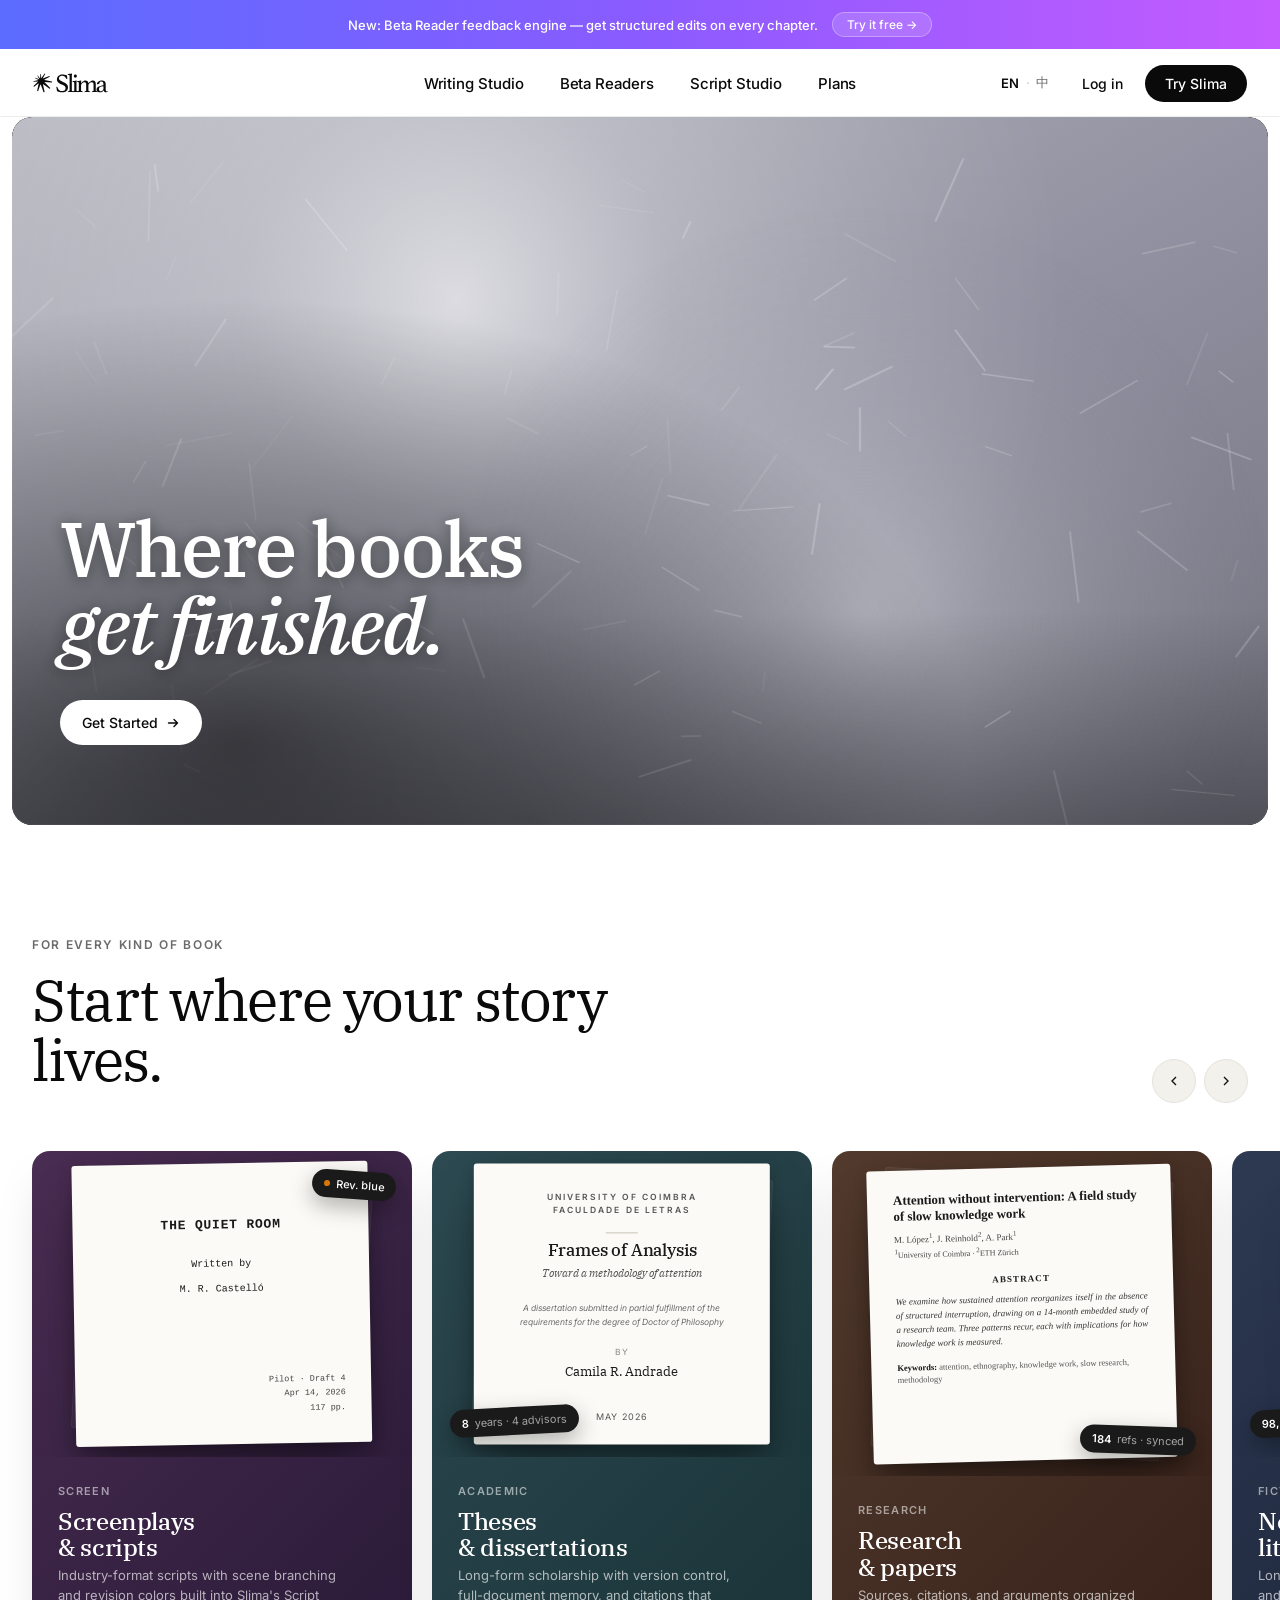
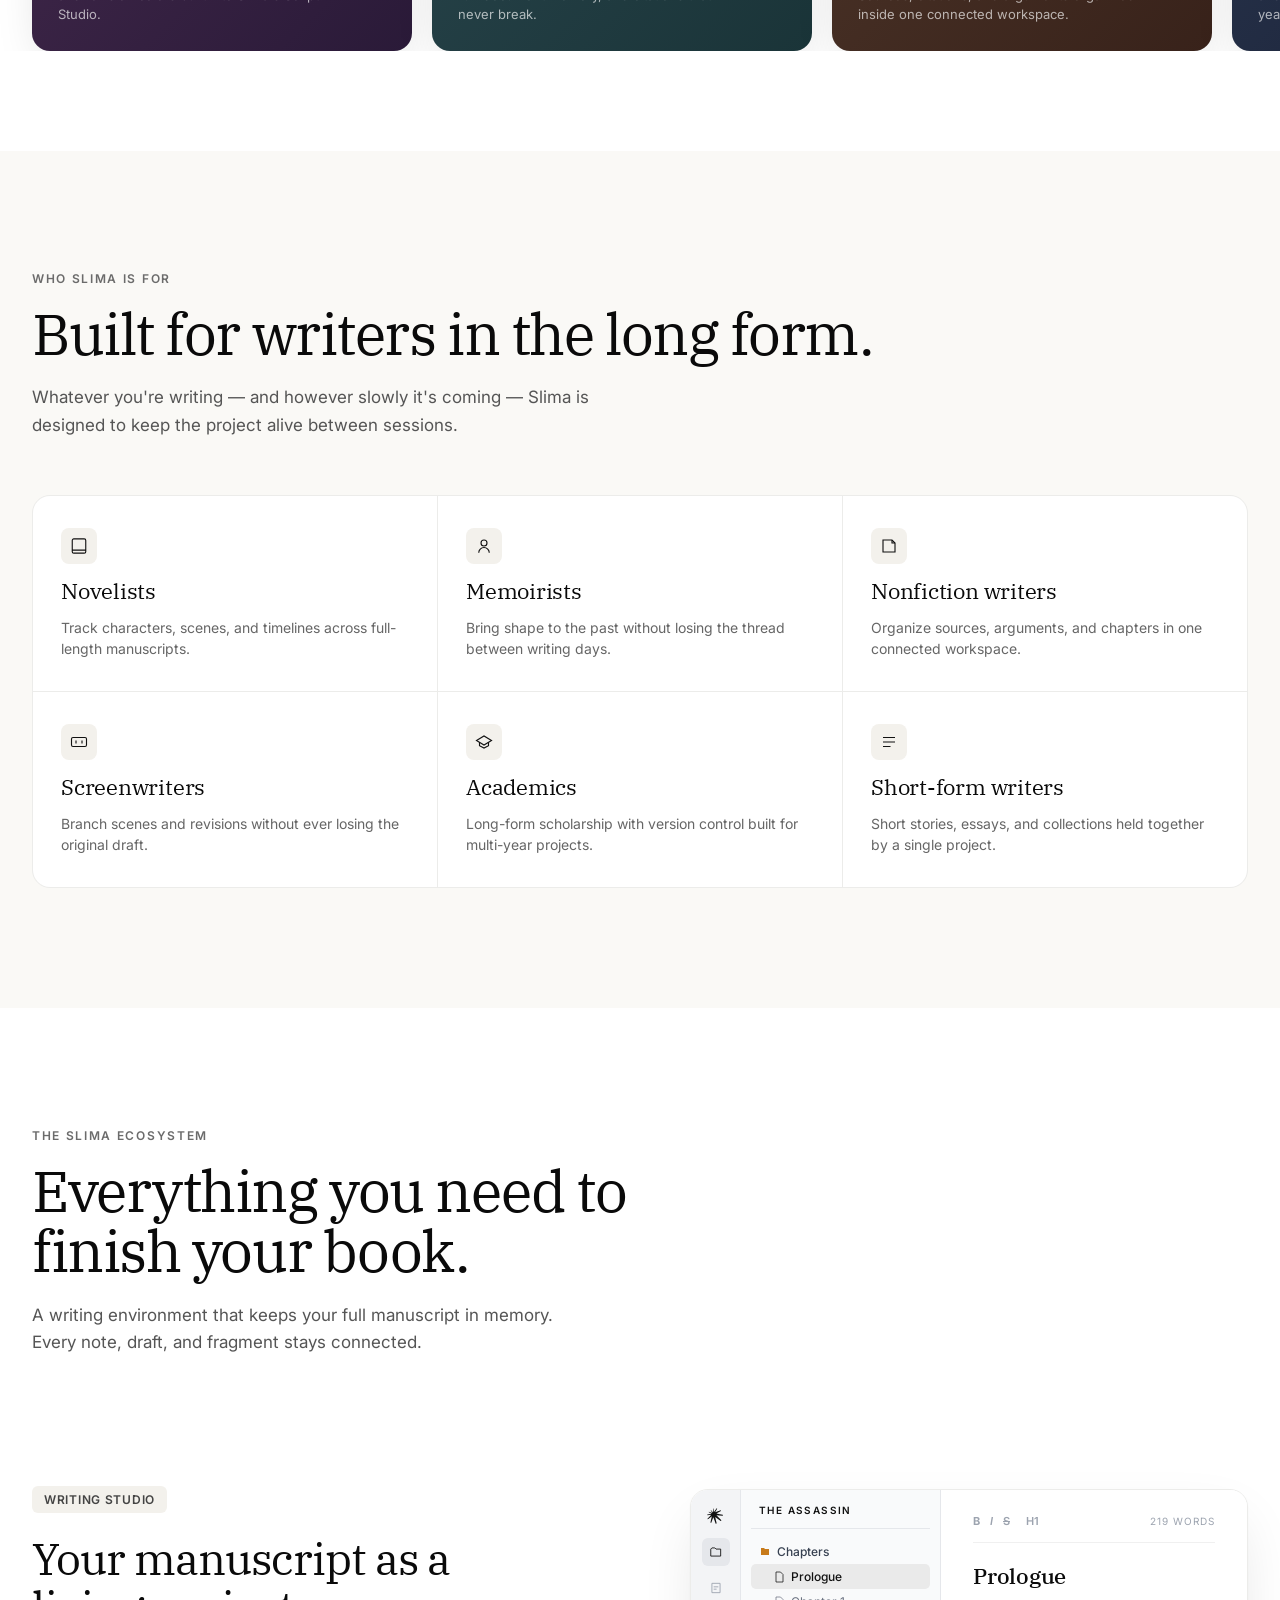
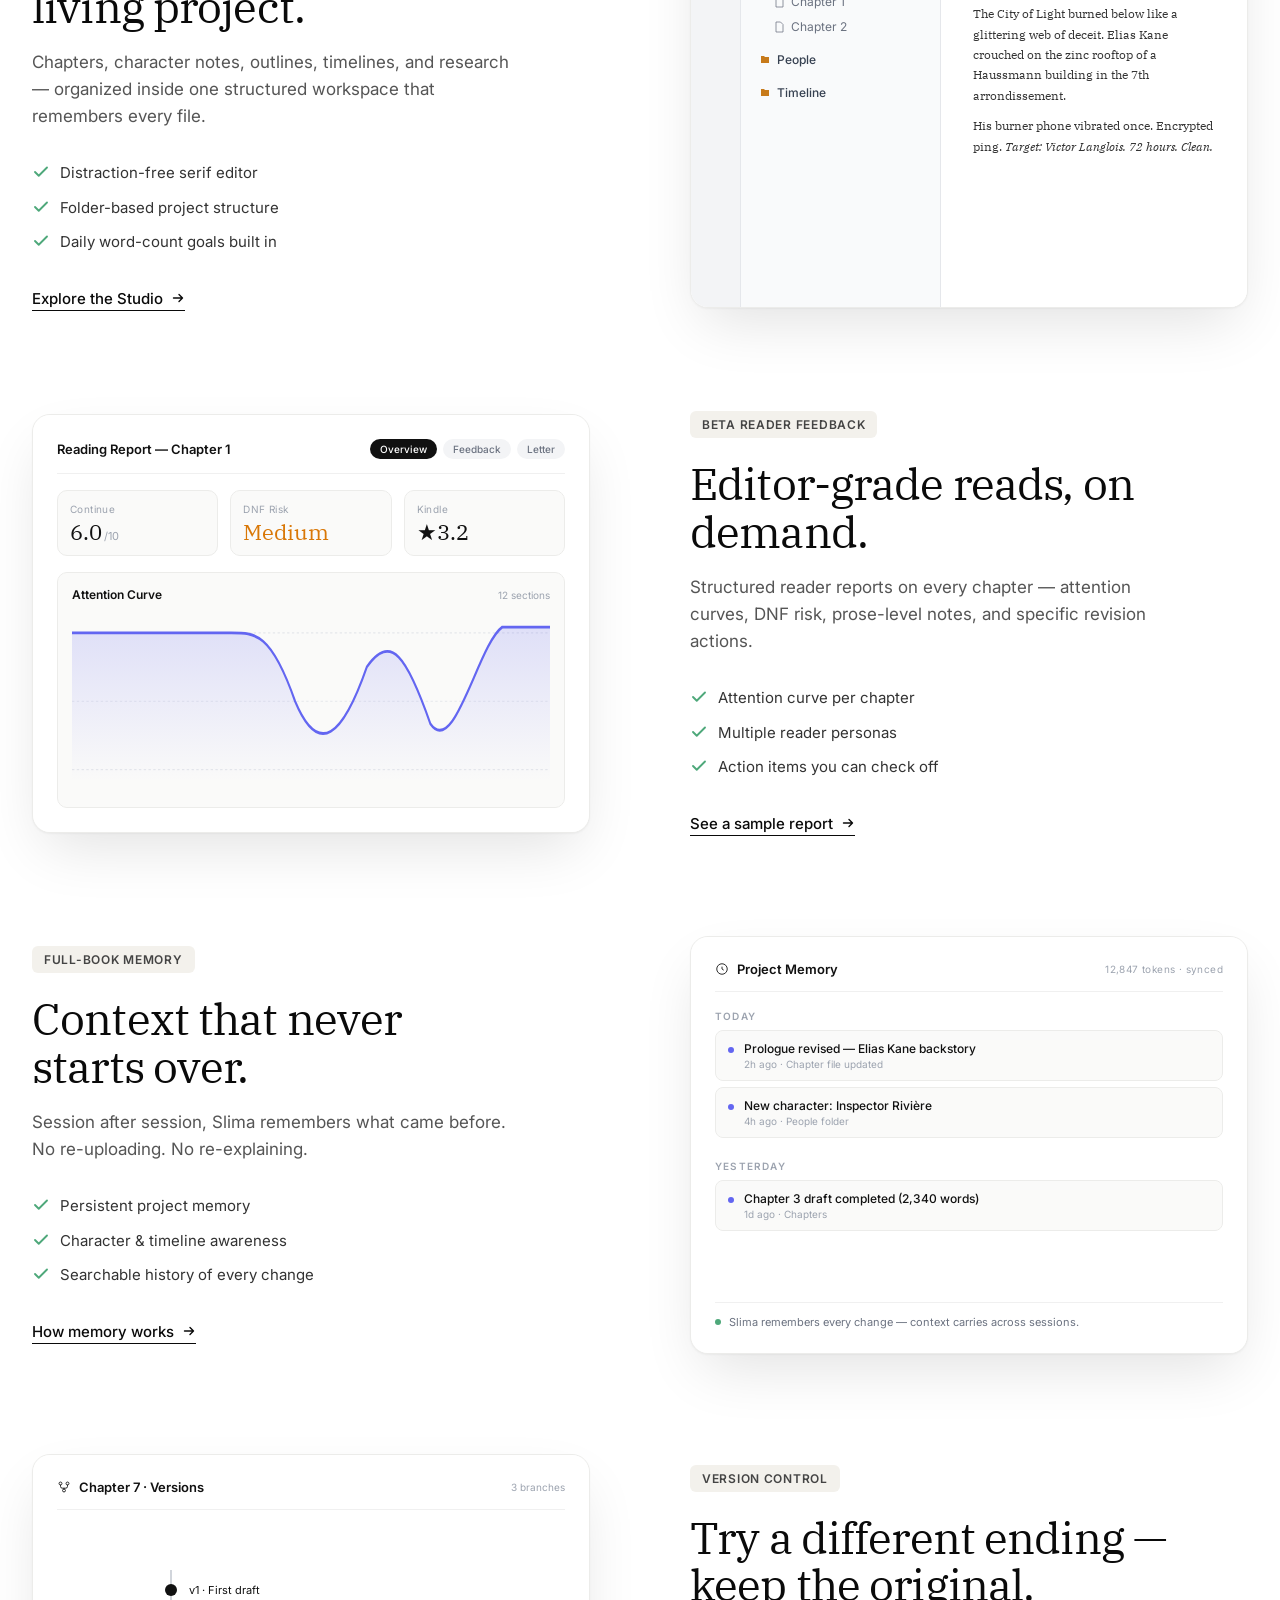
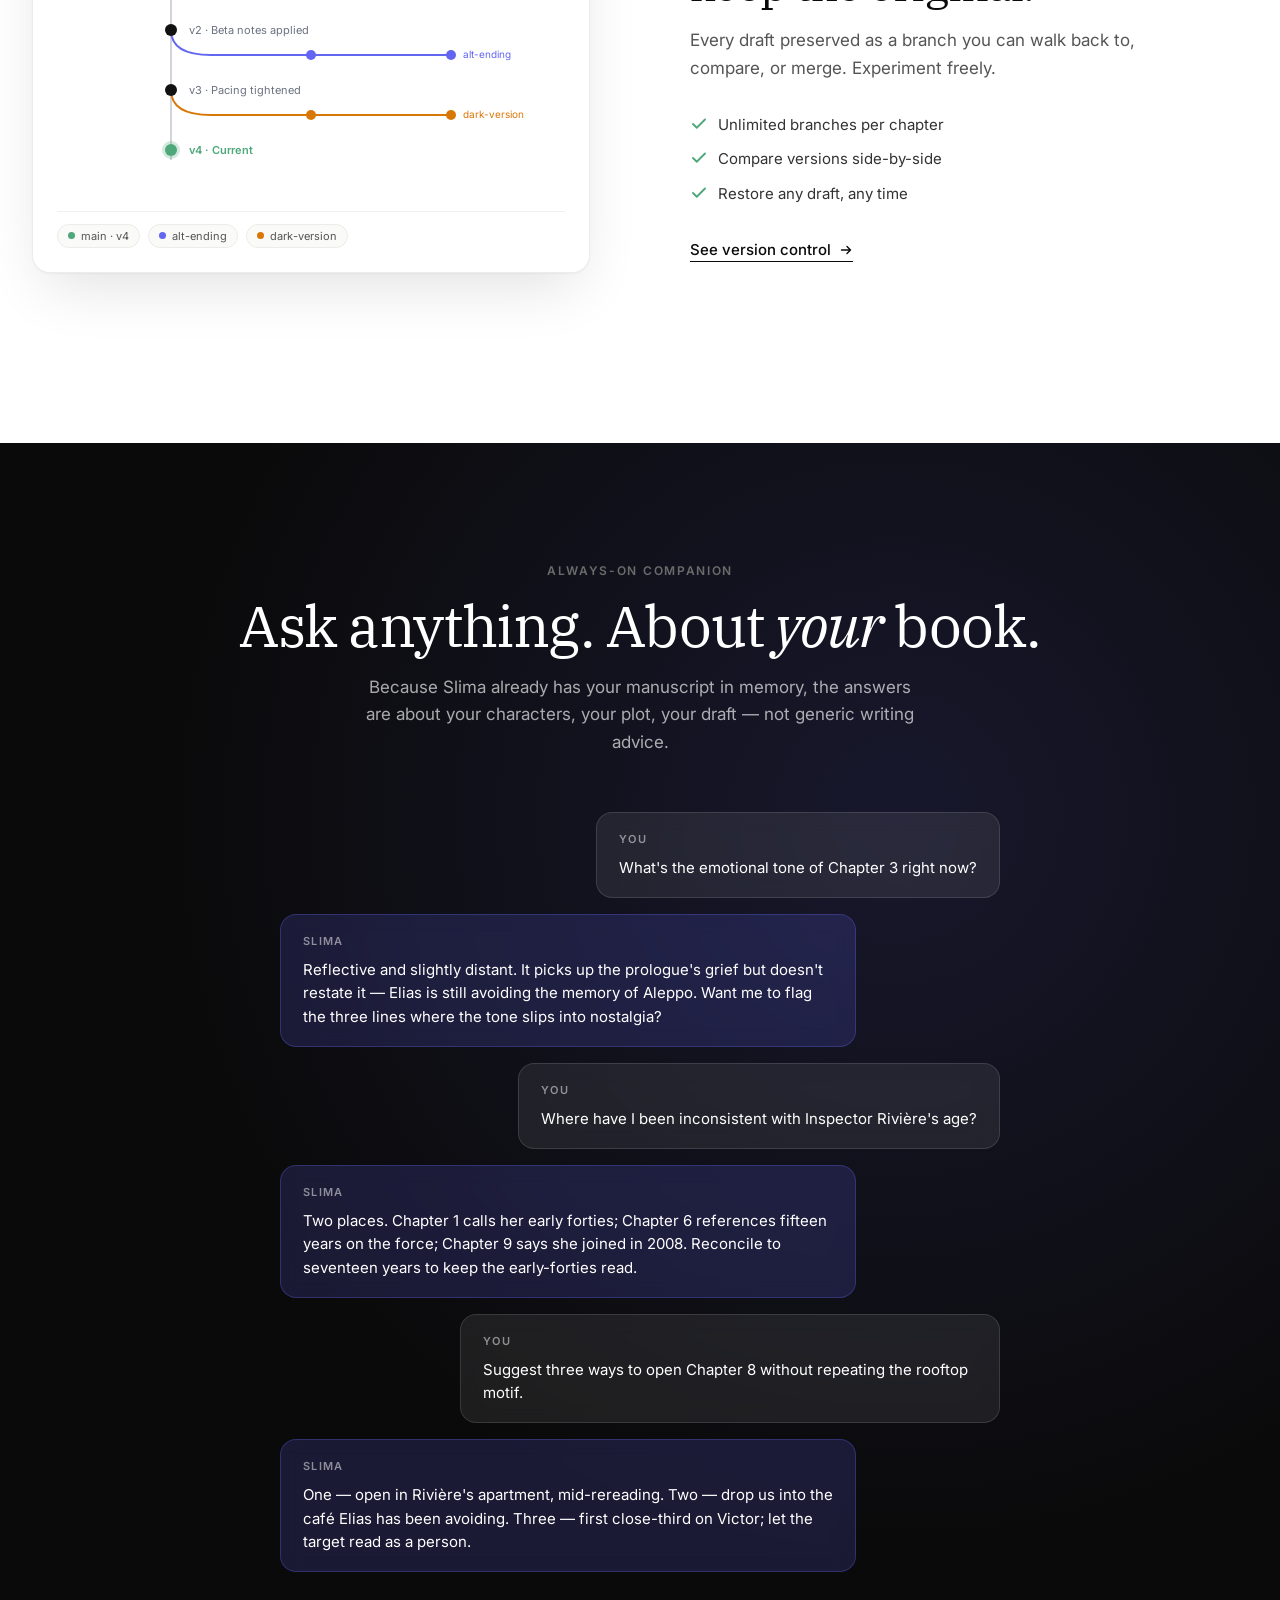
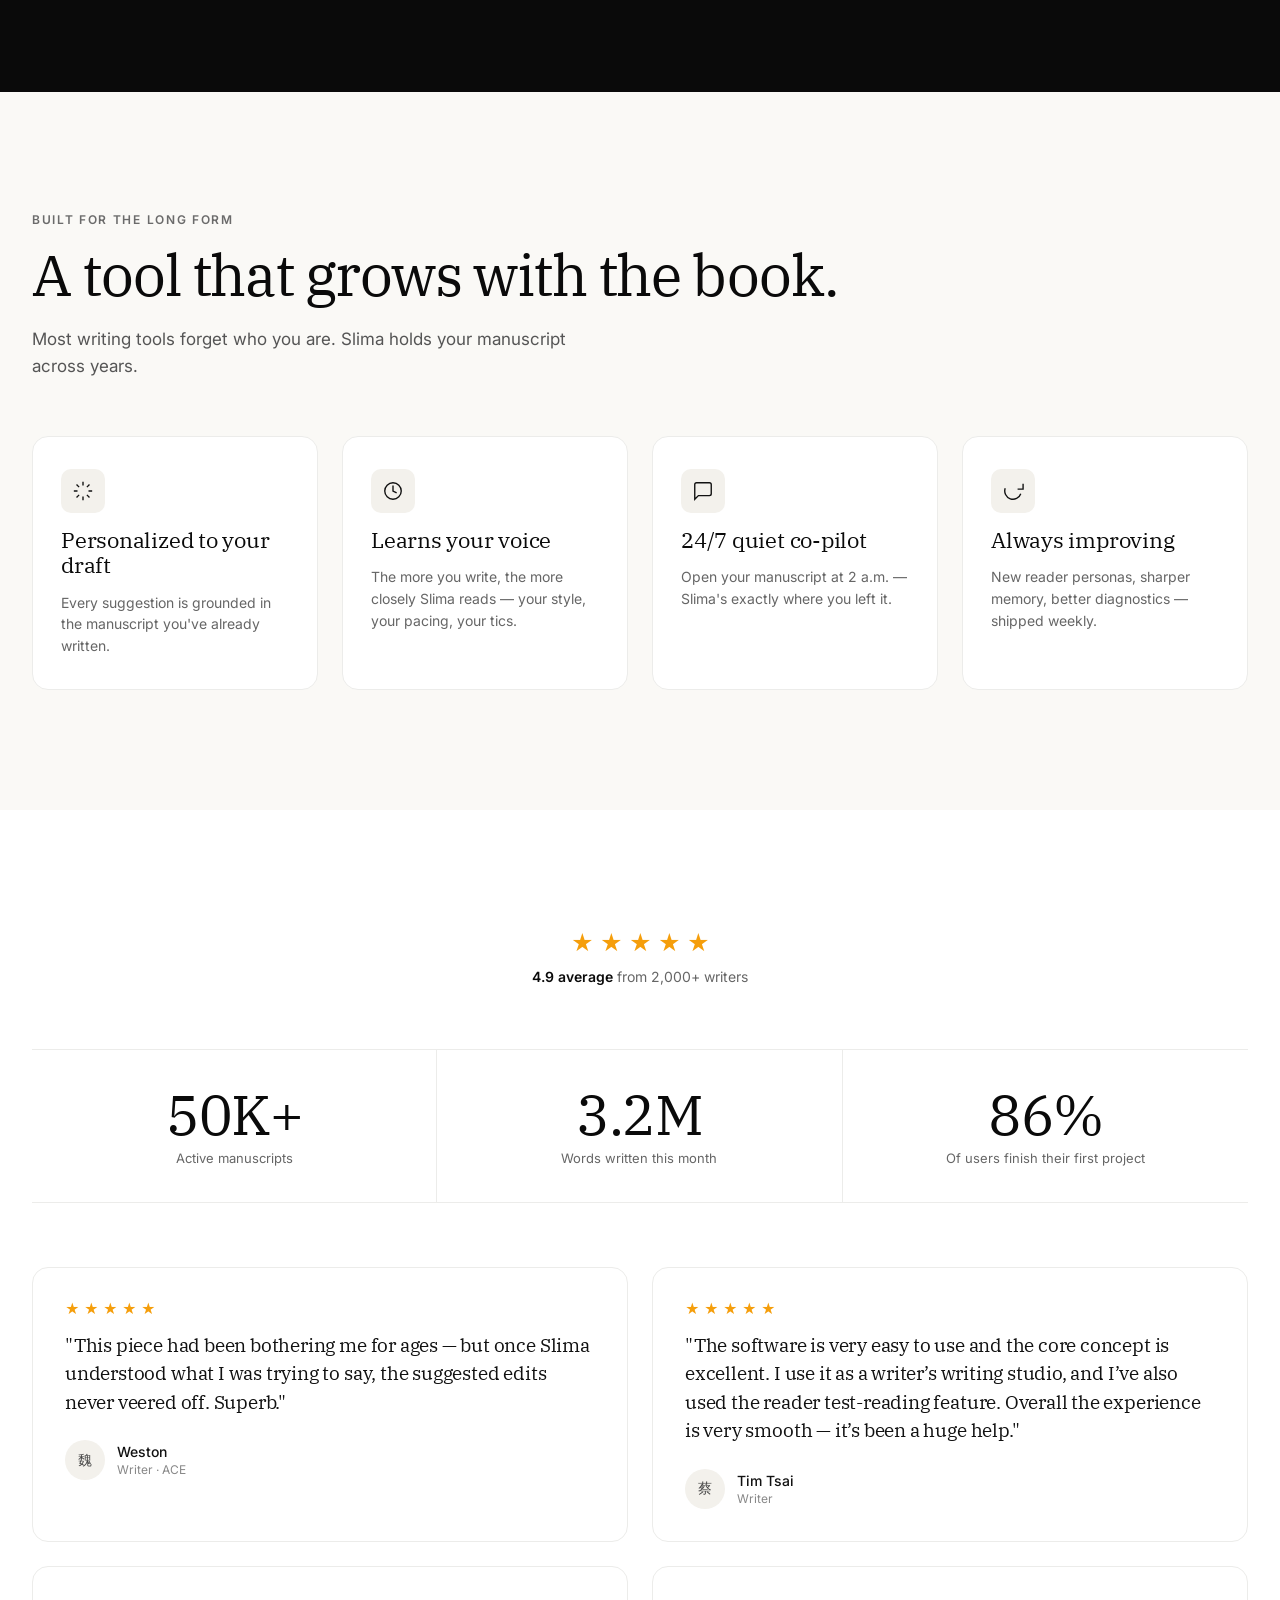
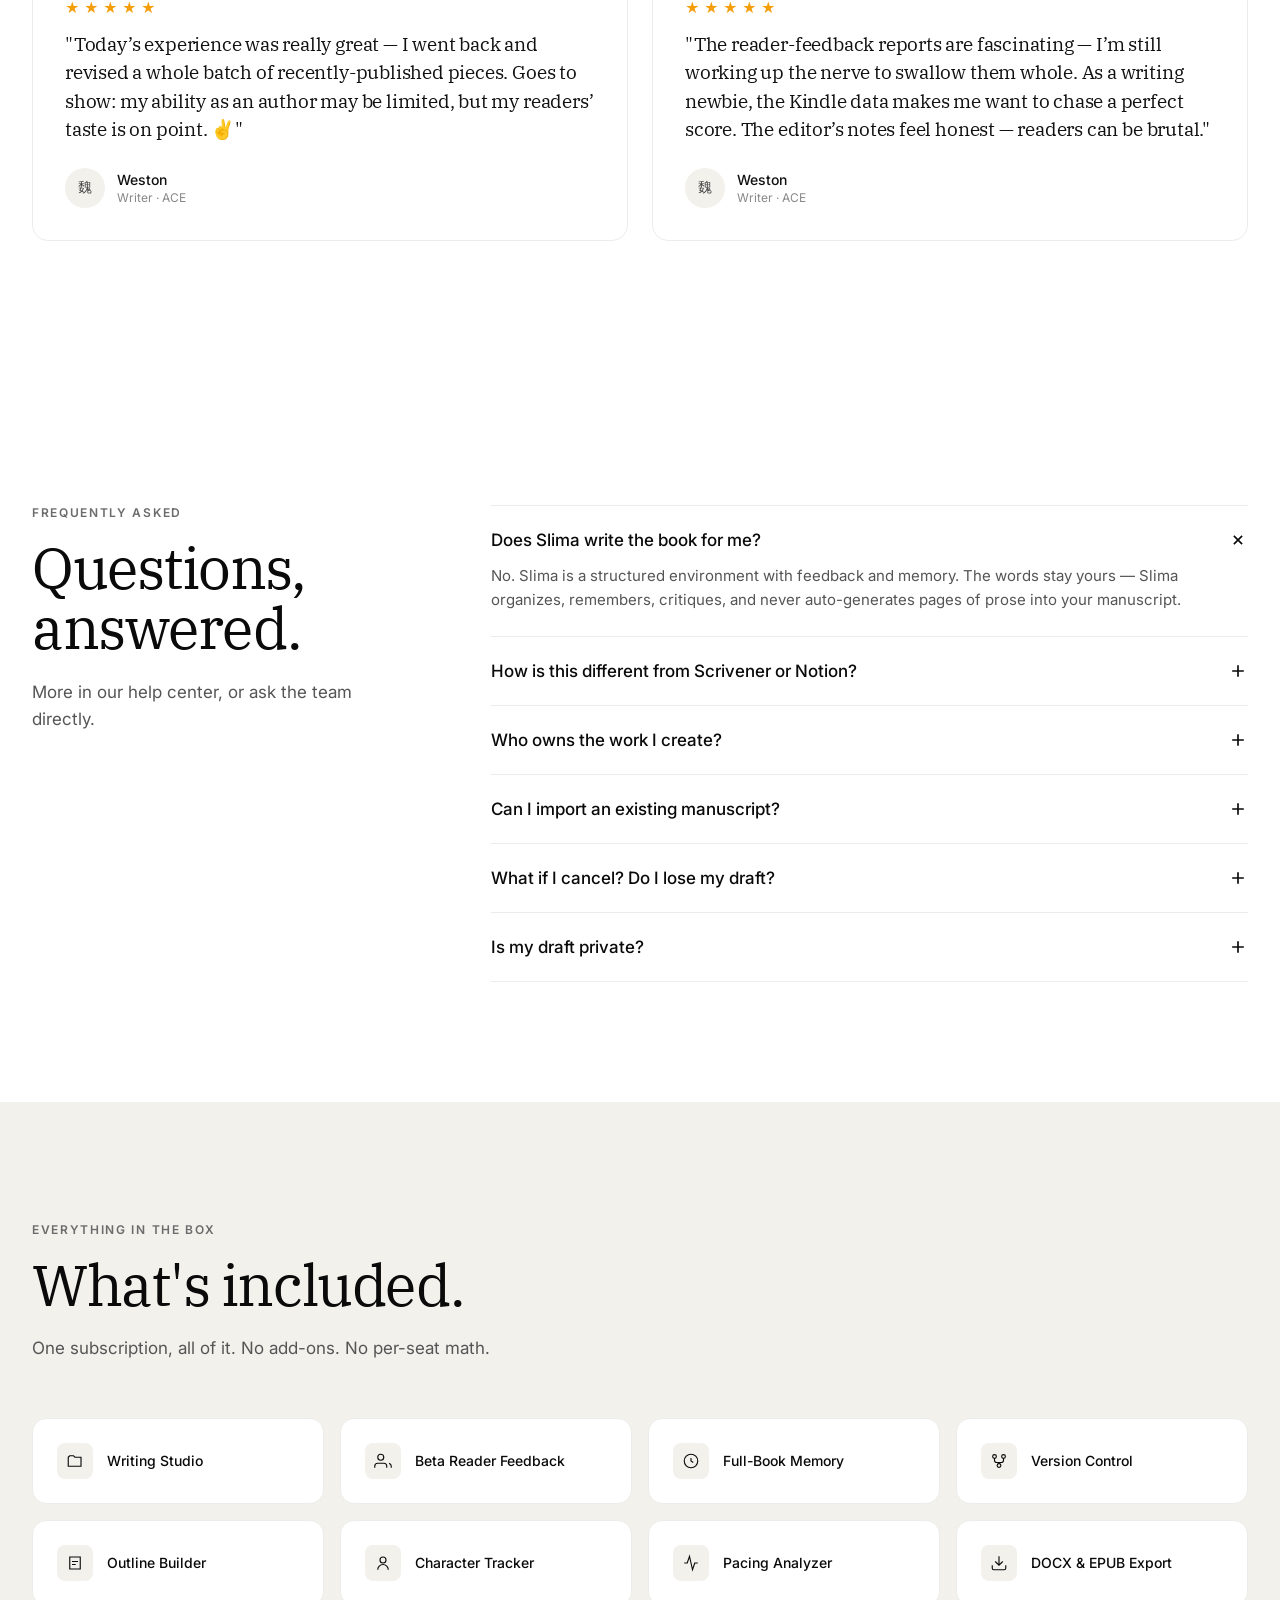
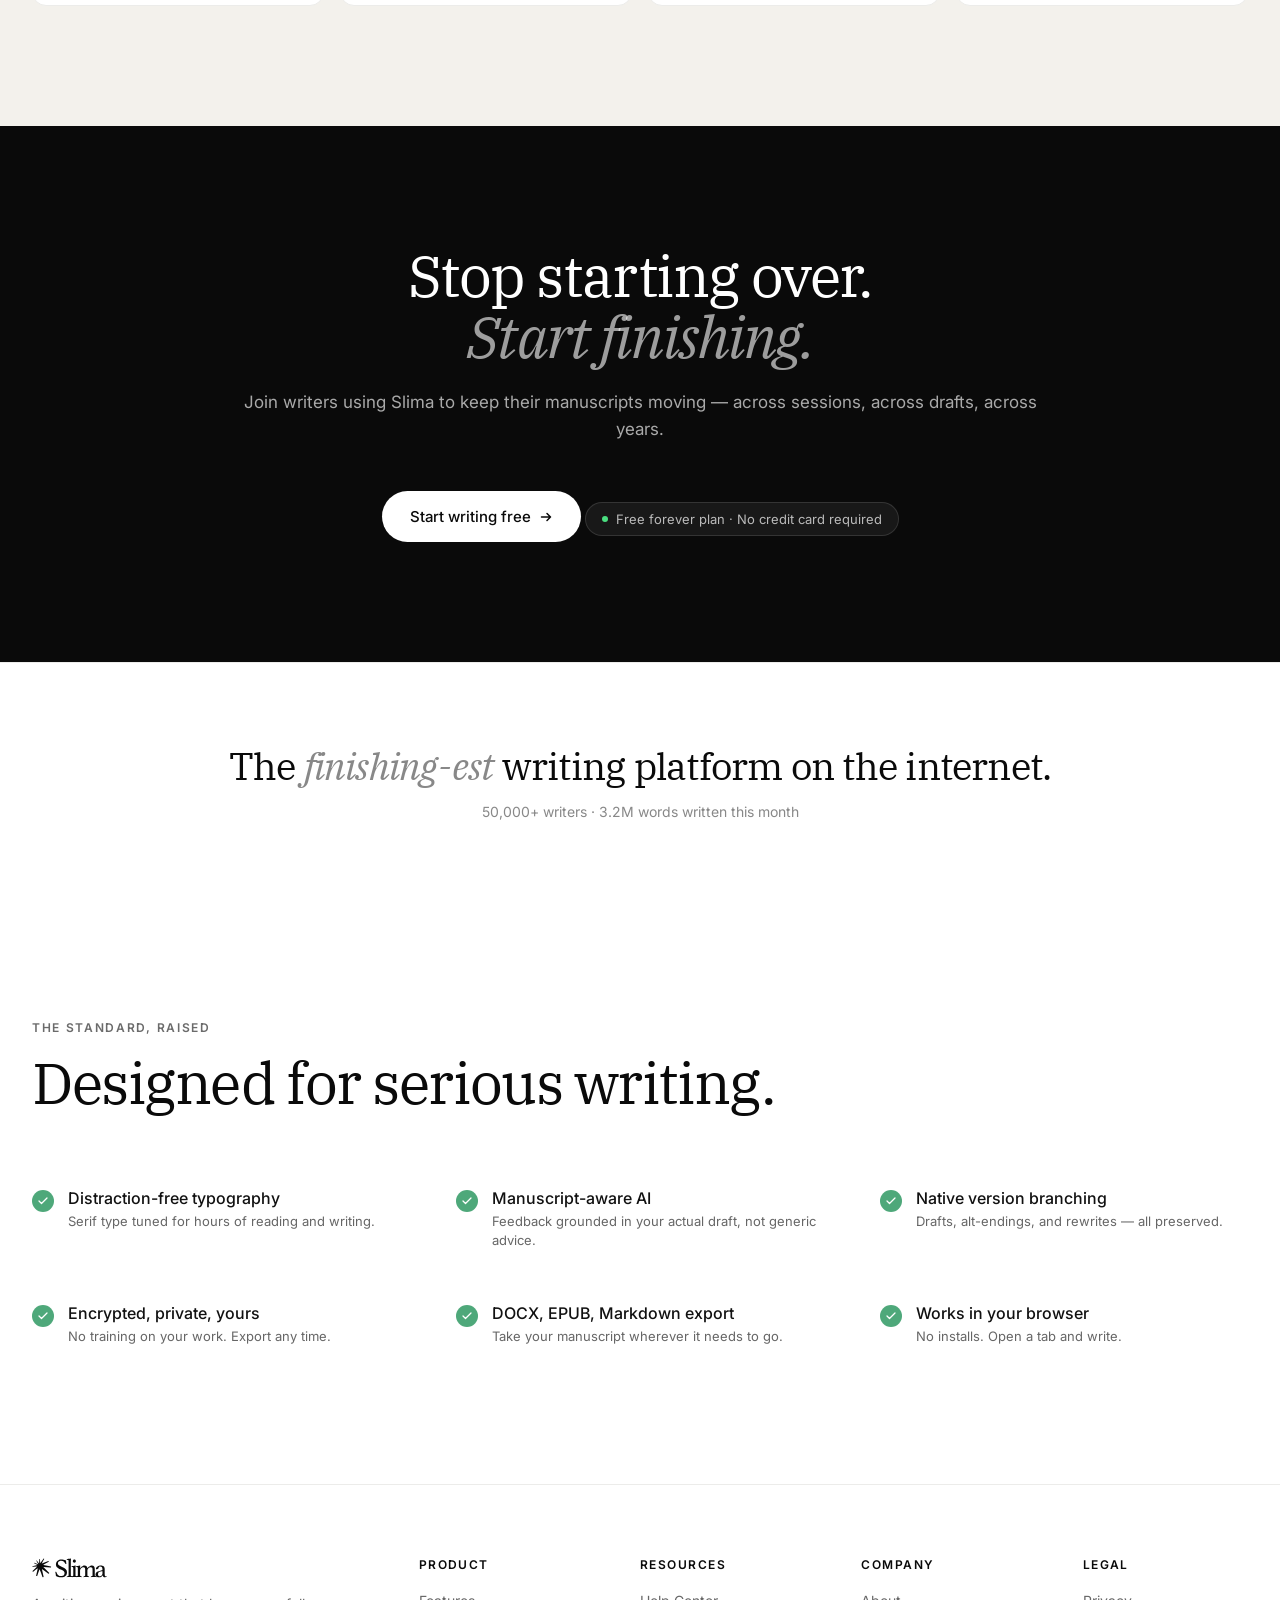
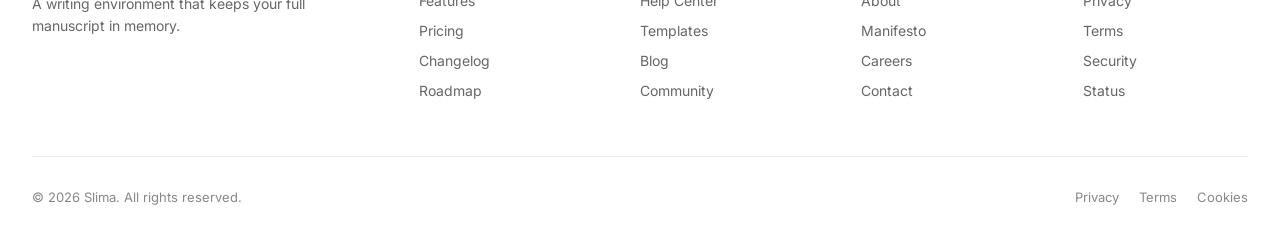
==== commit ffd928a6: "Site: brand unification, real reviews, EN/中 toggle, new hero animation - Collapse all sub-pages (wri" ====
--- a/index.html
+++ b/index.html
@@ -6,7 +6,7 @@
 <title>Slima — Where books get finished</title>
 <link rel="preconnect" href="https://fonts.googleapis.com">
 <link rel="preconnect" href="https://fonts.gstatic.com" crossorigin>
-<link href="https://fonts.googleapis.com/css2?family=IBM+Plex+Serif:ital,wght@0,400;0,500;0,600;1,400;1,500&family=Inter:wght@400;500;600;700&display=swap" rel="stylesheet">
+<link href="https://fonts.googleapis.com/css2?family=IBM+Plex+Serif:ital,wght@0,400;0,500;0,600;1,400;1,500&family=Inter:wght@400;500;600;700&family=Playfair+Display:ital,wght@0,300;0,400;0,500;1,300;1,400&family=Cormorant+Garamond:ital,wght@0,300;0,400;0,500;1,300;1,400&display=swap" rel="stylesheet">
 <style>
   *, *::before, *::after { margin: 0; padding: 0; box-sizing: border-box; }
   :root {
@@ -25,8 +25,10 @@
     font-family: 'Inter', sans-serif;
     -webkit-font-smoothing: antialiased;
     color: var(--ink);
-    overflow-x: hidden;
-  }
+  }
+  /* `overflow-x: hidden` on body breaks position: sticky.
+     `overflow: clip` prevents horizontal scroll without creating a scroll container. */
+  body { overflow-x: clip; }
   a { color: inherit; }
   img { max-width: 100%; display: block; }
 
@@ -87,15 +89,34 @@
      ══════════════════════════════════════ */
   .nav {
     position: sticky;
-    top: 0; left: 0; right: 0;
+    top: 0;
     z-index: 50;
     height: 68px;
     background: #ffffff;
-    border-bottom: 1px solid #ececea;
+    border: 1px solid transparent;
+    border-bottom-color: #ececea;
     display: flex; align-items: center;
     justify-content: space-between;
     padding: 0 32px;
     color: #0a0a0a;
+    transition:
+      top 0.32s cubic-bezier(0.2, 0.8, 0.2, 1),
+      margin 0.32s cubic-bezier(0.2, 0.8, 0.2, 1),
+      border-radius 0.32s cubic-bezier(0.2, 0.8, 0.2, 1),
+      box-shadow 0.32s cubic-bezier(0.2, 0.8, 0.2, 1),
+      border-color 0.32s cubic-bezier(0.2, 0.8, 0.2, 1);
+    will-change: top, margin, border-radius, box-shadow;
+  }
+  /* On scroll: float into a rounded pill, soft drop shadow */
+  .nav.is-scrolled {
+    top: 12px;
+    margin: 0 15px;
+    border-radius: 18px;
+    box-shadow:
+      0 12px 36px rgba(10, 10, 11, 0.08),
+      0 2px 8px rgba(10, 10, 11, 0.04);
+    border-color: rgba(10, 10, 11, 0.06);
+    border-bottom-color: rgba(10, 10, 11, 0.06);
   }
   .nav-logo {
     display: flex; align-items: center; gap: 4px;
@@ -132,6 +153,20 @@
     transition: background 0.2s, transform 0.2s;
   }
   .nav-cta:hover { background: #2a2a2a; transform: translateY(-1px); opacity: 1 !important; }
+  .lang-toggle {
+    background: none; border: none; cursor: pointer;
+    color: inherit;
+    font-family: 'Inter', sans-serif;
+    font-size: 13px; font-weight: 500;
+    letter-spacing: 0.04em;
+    padding: 6px 10px;
+    display: inline-flex; align-items: center; gap: 6px;
+    transition: opacity 0.2s;
+  }
+  .lang-toggle:hover { opacity: 0.65; }
+  .lang-toggle .sep { color: #cfcdc6; }
+  .lang-toggle .lang.is-active { color: #0a0a0a; font-weight: 600; }
+  .lang-toggle .lang { color: #6b6b6b; }
   .nav-hamburger {
     display: none; flex-direction: column; justify-content: space-between;
     width: 22px; height: 16px; background: none; border: none; cursor: pointer;
@@ -143,46 +178,55 @@
   }
 
   /* ══════════════════════════════════════
-     HERO (Runway, dark — sits below white nav)
+     HERO — continuous organic flow lines on a grey field
+     Dark grey gradient with a brighter-grey highlight; ~24 wavy lines flow
+     across the canvas at varying speeds. No phases, just continuous motion.
      ══════════════════════════════════════ */
-  /* Frame the hero like Runway — white margin on left, right and bottom */
   .hero-frame {
     background: #fff;
     padding: 0 12px 12px;
   }
   .hero {
     position: relative; width: 100%;
-    /* Leave a clear strip of white below the hero, like Runway */
     height: calc(100vh - 68px - 44px - 80px);
     min-height: 580px;
     max-height: 820px;
     overflow: hidden;
     border-radius: 20px;
-    background: linear-gradient(45deg, #7d7d7d 0%, #939393 22%, #ababab 45%, #c3c3c3 68%, #d6d6d6 85%, #e6e6e6 100%);
+    background: linear-gradient(135deg, #34343a 0%, #16161a 100%);
     color: #fff;
   }
-  .hero-lines { position: absolute; inset: 0; z-index: 1; pointer-events: none; }
-  .hero-lines svg { width: 100%; height: 100%; display: block; }
-  .hero-line { fill: none; stroke-linecap: round; will-change: transform, opacity; }
-  .hero-glow {
-    position: absolute; top: -20%; right: -20%;
-    width: 110%; height: 130%; border-radius: 50%;
-    background: radial-gradient(circle, rgba(245,245,245,0.85) 0%, rgba(235,235,235,0.5) 22%, rgba(220,220,220,0.22) 45%, rgba(205,205,205,0.07) 65%, transparent 80%);
-    filter: blur(90px); z-index: 1; pointer-events: none;
+
+  .hero-svg {
+    position: absolute; inset: 0;
+    width: 100%; height: 100%;
+    z-index: 2;
+    border-radius: inherit;
+    pointer-events: none;
+    user-select: none;
+    overflow: hidden;
+  }
+  .hero-svg .hero-flow path {
+    fill: none;
+    stroke-linecap: round;
     will-change: transform;
   }
-  .hero-glow-2 { display: none; }
-  .hero::before {
-    content: ''; position: absolute; inset: 0; z-index: 2;
-    background-image: url("data:image/svg+xml,%3Csvg viewBox='0 0 256 256' xmlns='http://www.w3.org/2000/svg'%3E%3Cfilter id='n'%3E%3CfeTurbulence type='fractalNoise' baseFrequency='0.9' numOctaves='4' stitchTiles='stitch'/%3E%3C/filter%3E%3Crect width='100%25' height='100%25' filter='url(%23n)' opacity='1'/%3E%3C/svg%3E");
-    background-size: 200px 200px; opacity: 0.32; pointer-events: none;
-  }
-  .hero::after {
-    content: ''; position: absolute; inset: 0; z-index: 2;
+  .hero-svg .hero-highlight {
+    will-change: transform;
+    mix-blend-mode: screen;
+  }
+
+  /* Subtle vignette — keeps the headline readable in the bottom-left */
+  .hero-glass {
+    position: absolute; inset: 0;
+    z-index: 3;
     background:
-      linear-gradient(to right, rgba(0,0,0,0.32) 0%, rgba(0,0,0,0.14) 35%, transparent 65%),
-      radial-gradient(ellipse at center, transparent 50%, rgba(50,50,50,0.18) 100%);
+      radial-gradient(ellipse at 18% 88%, rgba(0,0,0,0.55) 0%, transparent 50%),
+      linear-gradient(to top, rgba(0,0,0,0.30) 0%, transparent 30%);
     pointer-events: none;
+    border-radius: inherit;
+    box-shadow:
+      inset 0 0 0 1px rgba(255,255,255,0.05);
   }
   .hero-content {
     position: absolute; inset: 0; z-index: 5;
@@ -196,14 +240,15 @@
     font-family: 'IBM Plex Serif', serif;
     font-size: clamp(48px, 6vw, 88px);
     font-weight: 500; line-height: 1.0;
-    letter-spacing: -0.025em; color: #fff;
+    letter-spacing: -0.025em; color: #ffffff;
     max-width: 800px;
+    text-shadow: 0 2px 16px rgba(0,0,0,0.45);
   }
   .hero-headline em { font-style: italic; font-weight: 500; }
   .hero-cta {
     display: inline-flex; align-items: center; gap: 8px;
     margin-top: 36px; padding: 14px 22px;
-    background: #fff; color: #0a0a0a;
+    background: #ffffff; color: #0a0a0a;
     border-radius: 100px; text-decoration: none;
     font-size: 14px; font-weight: 500;
     transition: transform 0.2s, background 0.2s;
@@ -211,15 +256,13 @@
   .hero-cta svg { width: 14px; height: 14px; transition: transform 0.2s; }
   .hero-cta:hover { background: #f0f0f0; transform: translateY(-1px); }
   .hero-cta:hover svg { transform: translateX(3px); }
-  .hero-categories {
-    list-style: none; text-align: right;
-    color: rgba(255,255,255,0.7);
-    font-size: 13px; font-weight: 500;
-    letter-spacing: 0.12em; text-transform: uppercase;
-    line-height: 2.2; padding-bottom: 8px;
-  }
-  .hero-categories a { color: inherit; text-decoration: none; transition: color 0.2s; }
-  .hero-categories a:hover { color: #fff; }
+
+  @media (prefers-reduced-motion: reduce) {
+    .hero-svg .hero-node,
+    .hero-svg .hero-drift,
+    .hero-svg .hero-highlight,
+    .hero-svg .hero-ln { animation: none !important; }
+  }
 
   /* ══════════════════════════════════════
      1. GENRE CAROUSEL
@@ -1335,7 +1378,6 @@
     .hero { height: auto; min-height: 540px; padding: 80px 0; }
     .hero-content { padding: 60px 24px 60px; position: relative; inset: auto; }
     .hero-row { flex-direction: column; align-items: flex-start; gap: 32px; }
-    .hero-categories { text-align: left; line-height: 1.8; }
     .hero-frame { padding: 0 8px 8px; }
     .hero { border-radius: 14px; }
     .section, .features, .cta-strip, .dialogue-section, .genre-carousel { padding: 80px 20px; }
@@ -1379,42 +1421,65 @@
     </svg>
   </a>
   <ul class="nav-links">
-    <li><a href="#feat-studio">Writing Studio</a></li>
-    <li><a href="#feat-beta">Beta Readers</a></li>
-    <li><a href="#feat-script">Script Studio</a></li>
-    <li><a href="#plans">Plans</a></li>
+    <li><a href="writing-studio.html" data-i18n="nav.writing">Writing Studio</a></li>
+    <li><a href="beta-reader.html" data-i18n="nav.beta">Beta Readers</a></li>
+    <li><a href="script-studio.html" data-i18n="nav.script">Script Studio</a></li>
+    <li><a href="plan.html" data-i18n="nav.plans">Plans</a></li>
   </ul>
   <div class="nav-right">
-    <a href="https://app.slima.ai">Log in</a>
-    <a href="https://app.slima.ai" class="nav-cta">Try Slima</a>
+    <button class="lang-toggle" aria-label="Toggle language">
+      <span class="lang lang-en is-active">EN</span><span class="sep">·</span><span class="lang lang-zh">中</span>
+    </button>
+    <a href="login.html" data-i18n="nav.login">Log in</a>
+    <a href="register.html" class="nav-cta" data-i18n="nav.cta">Try Slima</a>
     <button class="nav-hamburger"><span></span><span></span><span></span></button>
   </div>
 </nav>
 
-<!-- HERO (framed card with grey-to-white animated background, sits below white nav) -->
+<!-- HERO — looping video of flowing lines as the background -->
 <div class="hero-frame">
 <section class="hero">
-  <div class="hero-glow"></div>
-  <div class="hero-glow-2"></div>
-  <div class="hero-lines">
-    <svg id="heroSvg" viewBox="0 0 1600 900" preserveAspectRatio="xMidYMid slice"></svg>
-  </div>
+  <!-- Continuous organic flow lines on a grey gradient with a brighter-grey highlight -->
+  <svg class="hero-svg" viewBox="0 0 1600 900" preserveAspectRatio="xMidYMid slice"
+       role="presentation" aria-hidden="true">
+    <defs>
+      <linearGradient id="heroBg" x1="0%" y1="0%" x2="100%" y2="100%">
+        <stop offset="0%" stop-color="#b8b8c0"/>
+        <stop offset="55%" stop-color="#9090a0"/>
+        <stop offset="100%" stop-color="#72727e"/>
+      </linearGradient>
+      <radialGradient id="heroHl" cx="50%" cy="50%" r="50%">
+        <stop offset="0%"   stop-color="#f4f4f8" stop-opacity="0.65"/>
+        <stop offset="35%"  stop-color="#dcdce2" stop-opacity="0.28"/>
+        <stop offset="100%" stop-color="#a8a8b0" stop-opacity="0"/>
+      </radialGradient>
+      <radialGradient id="heroHl2" cx="50%" cy="50%" r="50%">
+        <stop offset="0%"   stop-color="#ececf2" stop-opacity="0.40"/>
+        <stop offset="100%" stop-color="#9c9ca4" stop-opacity="0"/>
+      </radialGradient>
+    </defs>
+    <rect width="1600" height="900" fill="url(#heroBg)"/>
+    <!-- Primary highlight blob — large, bright, drifts dynamically -->
+    <circle class="hero-highlight" cx="540" cy="220" r="780" fill="url(#heroHl)"/>
+    <!-- Secondary smaller highlight for layered glow -->
+    <circle class="hero-highlight-2" cx="1100" cy="640" r="520" fill="url(#heroHl2)"/>
+    <!-- Flow lines are generated by JS — multi-curve organic paths
+         translating at varying speeds for parallax depth. -->
+    <g class="hero-flow"></g>
+  </svg>
+
+  <!-- Subtle vignette to keep the headline readable -->
+  <div class="hero-glass"></div>
 
   <div class="hero-content">
     <div class="hero-row">
       <div>
         <h1 class="hero-headline">Where books<br><em>get finished.</em></h1>
-        <a href="https://app.slima.ai" class="hero-cta">
+        <a href="register.html" class="hero-cta">
           Get Started
           <svg viewBox="0 0 14 14" fill="none"><path d="M2.5 7h9M8 3.5l3.5 3.5L8 10.5" stroke="currentColor" stroke-width="1.4" stroke-linecap="round" stroke-linejoin="round"/></svg>
         </a>
       </div>
-      <ul class="hero-categories">
-        <li><a href="#feat-studio">Writing Studio</a></li>
-        <li><a href="#feat-beta">Beta Reader Feedback</a></li>
-        <li><a href="#feat-memory">Full-Book Memory</a></li>
-        <li><a href="#feat-versions">Version Control</a></li>
-      </ul>
     </div>
   </div>
 </section>
@@ -1622,7 +1687,7 @@
     <header class="features-header">
       <div class="eyebrow">The Slima Ecosystem</div>
       <h2 class="headline">Everything you need to finish your book.</h2>
-      <p class="lead">A writing environment that keeps your full manuscript in memory. Every note, draft, and fragment stays connected — so your book moves forward instead of starting over.</p>
+      <p class="lead">A writing environment that keeps your full manuscript in memory. Every note, draft, and fragment stays connected.</p>
     </header>
 
     <article class="feature-row" id="feat-studio">
@@ -1635,7 +1700,7 @@
           <li><svg viewBox="0 0 24 24" fill="none" stroke="currentColor" stroke-width="2.5" stroke-linecap="round" stroke-linejoin="round"><polyline points="20 6 9 17 4 12"/></svg>Folder-based project structure</li>
           <li><svg viewBox="0 0 24 24" fill="none" stroke="currentColor" stroke-width="2.5" stroke-linecap="round" stroke-linejoin="round"><polyline points="20 6 9 17 4 12"/></svg>Daily word-count goals built in</li>
         </ul>
-        <a href="#" class="feature-link">Explore the Studio
+        <a href="writing-studio.html" class="feature-link">Explore the Studio
           <svg width="14" height="14" viewBox="0 0 14 14" fill="none"><path d="M2.5 7h9M8 3.5l3.5 3.5L8 10.5" stroke="currentColor" stroke-width="1.4" stroke-linecap="round" stroke-linejoin="round"/></svg>
         </a>
       </div>
@@ -1677,7 +1742,7 @@
           <li><svg viewBox="0 0 24 24" fill="none" stroke="currentColor" stroke-width="2.5" stroke-linecap="round" stroke-linejoin="round"><polyline points="20 6 9 17 4 12"/></svg>Multiple reader personas</li>
           <li><svg viewBox="0 0 24 24" fill="none" stroke="currentColor" stroke-width="2.5" stroke-linecap="round" stroke-linejoin="round"><polyline points="20 6 9 17 4 12"/></svg>Action items you can check off</li>
         </ul>
-        <a href="#" class="feature-link">See a sample report
+        <a href="beta-reader.html" class="feature-link">See a sample report
           <svg width="14" height="14" viewBox="0 0 14 14" fill="none"><path d="M2.5 7h9M8 3.5l3.5 3.5L8 10.5" stroke="currentColor" stroke-width="1.4" stroke-linecap="round" stroke-linejoin="round"/></svg>
         </a>
       </div>
@@ -1869,34 +1934,34 @@
     <div class="testimonials">
       <div class="testimonial">
         <div class="testimonial-stars">★ ★ ★ ★ ★</div>
-        <p class="testimonial-quote">"I've tried Scrivener, Notion, every Google Doc workflow you can imagine. Slima is the first tool that actually remembers what I wrote three chapters ago."</p>
+        <p class="testimonial-quote" data-i18n="t.weston1">"This piece had been bothering me for ages — but once Slima understood what I was trying to say, the suggested edits never veered off. Superb."</p>
         <div class="testimonial-author">
-          <div class="testimonial-avatar">MR</div>
-          <div><div class="testimonial-name">Maria R.</div><div class="testimonial-role">Fiction author</div></div>
+          <div class="testimonial-avatar">魏</div>
+          <div><div class="testimonial-name" data-i18n="t.weston.name">Weston</div><div class="testimonial-role" data-i18n="t.weston.role">Writer · ACE</div></div>
         </div>
       </div>
       <div class="testimonial">
         <div class="testimonial-stars">★ ★ ★ ★ ★</div>
-        <p class="testimonial-quote">"The beta reader feedback is the closest thing to working with a real editor I've found at this price point. Specific. Structural. Honest."</p>
+        <p class="testimonial-quote" data-i18n="t.tim1">"The software is very easy to use and the core concept is excellent. I use it as a writer's writing studio, and I've also used the reader test-reading feature. Overall the experience is very smooth — it's been a huge help."</p>
         <div class="testimonial-author">
-          <div class="testimonial-avatar">JT</div>
-          <div><div class="testimonial-name">James T.</div><div class="testimonial-role">Nonfiction writer</div></div>
+          <div class="testimonial-avatar">蔡</div>
+          <div><div class="testimonial-name" data-i18n="t.tim.name">Tim Tsai</div><div class="testimonial-role" data-i18n="t.tim.role">Writer</div></div>
         </div>
       </div>
       <div class="testimonial">
         <div class="testimonial-stars">★ ★ ★ ★ ★</div>
-        <p class="testimonial-quote">"Finished my manuscript in four months after stalling for two years. The structure alone changed everything."</p>
+        <p class="testimonial-quote" data-i18n="t.weston2">"Today's experience was really great — I went back and revised a whole batch of recently-published pieces. Goes to show: my ability as an author may be limited, but my readers' taste is on point. ✌"</p>
         <div class="testimonial-author">
-          <div class="testimonial-avatar">SL</div>
-          <div><div class="testimonial-name">Sarah L.</div><div class="testimonial-role">Debut novelist</div></div>
+          <div class="testimonial-avatar">魏</div>
+          <div><div class="testimonial-name" data-i18n="t.weston.name">Weston</div><div class="testimonial-role" data-i18n="t.weston.role">Writer · ACE</div></div>
         </div>
       </div>
       <div class="testimonial">
         <div class="testimonial-stars">★ ★ ★ ★ ★</div>
-        <p class="testimonial-quote">"Branching versions without losing the original draft is something I didn't know I needed until I had it. Now I can't write without it."</p>
+        <p class="testimonial-quote" data-i18n="t.weston3">"The reader-feedback reports are fascinating — I'm still working up the nerve to swallow them whole. As a writing newbie, the Kindle data makes me want to chase a perfect score. The editor's notes feel honest — readers can be brutal."</p>
         <div class="testimonial-author">
-          <div class="testimonial-avatar">DK</div>
-          <div><div class="testimonial-name">Daniel K.</div><div class="testimonial-role">Screenwriter</div></div>
+          <div class="testimonial-avatar">魏</div>
+          <div><div class="testimonial-name" data-i18n="t.weston.name">Weston</div><div class="testimonial-role" data-i18n="t.weston.role">Writer · ACE</div></div>
         </div>
       </div>
     </div>
@@ -1967,7 +2032,7 @@
   <div class="cta-strip-inner">
     <h2>Stop starting over.<br><em>Start finishing.</em></h2>
     <p>Join writers using Slima to keep their manuscripts moving — across sessions, across drafts, across years.</p>
-    <a href="https://app.slima.ai" class="cta-strip-btn">
+    <a href="register.html" class="cta-strip-btn">
       Start writing free
       <svg width="14" height="14" viewBox="0 0 14 14" fill="none"><path d="M2.5 7h9M8 3.5l3.5 3.5L8 10.5" stroke="currentColor" stroke-width="1.5" stroke-linecap="round" stroke-linejoin="round"/></svg>
     </a>
@@ -2036,13 +2101,13 @@
             <path d="M58.8,38.61l39.68-15.07c.8.6,1.56,1.48,1.93,2.42.29.74.76,2.23.2,2.84l-33.5,18.01c.1.24,2.21.66,2.64.76,14.6,3.43,29.37,6.15,44.07,9.15.21.03.34.13.46.3.83,1.19.46,6.42-1.4,6.51-14.91-1.43-29.87-2.4-44.82-3.41l35.8,35.91c-.58,2.36-2.53,5.23-5.18,5.09l-22.15-17.11-17.15-12.38c3.09,15.53,6.74,30.93,10.38,46.34.18.79-.66,1.53-1.26,1.94-1.23.83-4.84,1.91-5.77.36-5.52-15.48-10.88-31.03-17.23-46.18-5.16,13.04-9.74,26.31-14.46,39.51-1.02,1.62-5.36.05-6.25-1.44l9.86-45.05-13.19,9.74-14.41,11.25c-1.63.83-4.72-2.86-3.67-4.14,9.4-8.83,18.66-17.83,27.49-27.23l-27.47,2.24c-1.3-.04-1.75-2.99-1.11-3.93l31.22-6.9-20.63-10.69c-1.44-.53-.12-3.03.81-3.29l23.97,8.98-11.48-20.62c.15-.75,2.19-2.19,2.88-1.26,3.24,4.56,6.44,9.14,9.77,13.63,1.05,1.41,2.18,3.11,3.31,4.42.12.14,0,.36.43.24l1.89-27.64c1.05-.77,3.12-.77,3.35.79.49,7.91.8,15.84,1.37,23.74.02.28-.15.55.28.47,3.35-4.45,6.77-8.85,10.06-13.34,3.49-4.75,6.85-9.66,10.36-14.37,1.23-.38,4.13,1.48,3.56,2.99-4.1,7.49-8.52,14.82-12.59,22.33-.23.43-2.2,3.92-2.04,4.09Z" fill="currentColor"/>
           </svg>
         </a>
-        <p>A writing environment that keeps your full manuscript in memory, so your book moves forward instead of starting over.</p>
+        <p>A writing environment that keeps your full manuscript in memory.</p>
       </div>
       <div class="footer-col">
         <h4>Product</h4>
         <ul>
           <li><a href="#features">Features</a></li>
-          <li><a href="#pricing">Pricing</a></li>
+          <li><a href="plan.html">Pricing</a></li>
           <li><a href="#">Changelog</a></li>
           <li><a href="#">Roadmap</a></li>
         </ul>
@@ -2088,52 +2153,7 @@
 
 <script src="https://cdnjs.cloudflare.com/ajax/libs/gsap/3.12.5/gsap.min.js"></script>
 <script>
-  /* Hero animated lines */
-  const svg = document.getElementById('heroSvg');
-  const svgNS = 'http://www.w3.org/2000/svg';
-  const LINE_COUNT = 32, W = 1600, H = 900;
-  for (let i = 0; i < LINE_COUNT; i++) {
-    const t = i / (LINE_COUNT - 1);
-    const baseX = -200 + t * (W + 400);
-    const x1 = baseX + 150, y1 = -50, x2 = baseX - 150, y2 = H + 50;
-    const cx = baseX - 50 + Math.sin(t * Math.PI * 1.5) * 100;
-    const cy = H/2 + Math.cos(t * Math.PI) * 80;
-    const path = document.createElementNS(svgNS, 'path');
-    path.setAttribute('class', 'hero-line');
-    path.setAttribute('d', `M ${x1} ${y1} Q ${cx} ${cy} ${x2} ${y2}`);
-    // Neutral grey strokes that read as subtle texture on the grey→white gradient
-    const b = Math.floor(70 + t * 130);
-    path.setAttribute('stroke', `rgb(${b},${b},${b})`);
-    path.setAttribute('stroke-width', 1 + (i % 3) * 0.5);
-    path.setAttribute('opacity', 0.10 + t * 0.38);
-    svg.appendChild(path);
-    if (typeof gsap !== 'undefined') {
-      const phase = i * 0.08;
-      gsap.set(path, { transformOrigin: '50% 50%', svgOrigin: '800 450' });
-      gsap.to(path, { rotation: (4 + (i % 4)) * (i % 2 === 0 ? 1 : -1), duration: 2.5 + (i % 4) * 0.6, ease: 'sine.inOut', yoyo: true, repeat: -1, delay: phase * 0.2 });
-      gsap.to(path, { y: Math.sin(phase) * 14, duration: 3 + (i % 3) * 0.4, ease: 'sine.inOut', yoyo: true, repeat: -1, delay: phase * 0.15 });
-    }
-  }
-  if (typeof gsap !== 'undefined') {
-    // Slow organic drift of the diffuse highlight
-    const positions = [
-      { x: '0vw',   y: '0vh',   scale: 1.00 },
-      { x: '-12vw', y: '8vh',   scale: 1.10 },
-      { x: '-20vw', y: '16vh',  scale: 1.18 },
-      { x: '-14vw', y: '22vh',  scale: 1.10 },
-      { x: '-4vw',  y: '12vh',  scale: 1.15 },
-      { x: '6vw',   y: '4vh',   scale: 1.05 },
-      { x: '0vw',   y: '-4vh',  scale: 1.10 }
-    ];
-    let idx = 0;
-    function nextPos() {
-      const p = positions[idx % positions.length];
-      gsap.to('.hero-glow', { x: p.x, y: p.y, scale: p.scale, duration: 14, ease: 'sine.inOut', onComplete: nextPos });
-      idx++;
-    }
-    nextPos();
-    gsap.to('.hero-glow', { opacity: 0.9, duration: 18, ease: 'sine.inOut', yoyo: true, repeat: -1, delay: 2 });
-  }
+  /* Hero background is now a looping <video> — no JS needed. */
 
   /* Genre carousel — buttons + drag (mouse + touch) */
   (function() {
@@ -2219,6 +2239,330 @@
     });
   });
 
+  /* Sticky-nav scroll-state animation: rAF-throttled, passive listener */
+  (function () {
+    const navEl = document.querySelector('.nav');
+    if (!navEl) return;
+    const THRESHOLD = 24;
+    let scrolled = false;
+    let ticking = false;
+    function update() {
+      const next = window.scrollY > THRESHOLD;
+      if (next !== scrolled) {
+        scrolled = next;
+        navEl.classList.toggle('is-scrolled', scrolled);
+      }
+      ticking = false;
+    }
+    update();
+    window.addEventListener('scroll', () => {
+      if (!ticking) { requestAnimationFrame(update); ticking = true; }
+    }, { passive: true });
+  })();
+
+  /* ════════════════════════════════════════════════════════
+     HERO — fragmented lines drifting in space, periodically
+     converging into recognizable shapes (book / page / "S" mark / wave),
+     then dispersing back into chaos. GSAP-driven; shape cycle ~16s.
+     ════════════════════════════════════════════════════════ */
+  (function () {
+    if (typeof gsap === 'undefined') return;
+    const svg = document.querySelector('.hero-svg');
+    if (!svg) return;
+    const flow = svg.querySelector('.hero-flow');
+    if (!flow) return;
+
+    const REDUCE = window.matchMedia('(prefers-reduced-motion: reduce)').matches;
+    const NS = 'http://www.w3.org/2000/svg';
+    const W = 1600, H = 900;
+    const N = 90; // number of line fragments
+
+    const rnd = (a, b) => a + Math.random() * (b - a);
+
+    /* ─── Shape definitions ───────────────────────────────────
+       Each shape returns N target {x1,y1,x2,y2,opacity,strokeWidth} fragments.
+       If a shape uses fewer line segments than N, extra fragments are sent
+       offscreen / faded out. */
+
+    // Sample N points around a path of polyline points (each point = {x,y}).
+    // Returns N line fragments stitched along the path with consistent length.
+    function fragmentsAlongPath(points, count) {
+      // Compute segment lengths
+      const segs = [];
+      let total = 0;
+      for (let i = 0; i < points.length - 1; i++) {
+        const a = points[i], b = points[i+1];
+        const len = Math.hypot(b.x - a.x, b.y - a.y);
+        segs.push({ a, b, len, start: total });
+        total += len;
+      }
+      const out = [];
+      const segLen = total / count;
+      for (let i = 0; i < count; i++) {
+        const d1 = i * segLen;
+        const d2 = d1 + segLen * 0.78; // gap between fragments
+        const p1 = pointAt(segs, d1);
+        const p2 = pointAt(segs, Math.min(d2, total - 0.01));
+        out.push({ x1: p1.x, y1: p1.y, x2: p2.x, y2: p2.y, opacity: 0.85, sw: 2.2 });
+      }
+      return out;
+    }
+    function pointAt(segs, dist) {
+      for (const s of segs) {
+        if (dist <= s.start + s.len) {
+          const t = (dist - s.start) / s.len;
+          return { x: s.a.x + (s.b.x - s.a.x) * t, y: s.a.y + (s.b.y - s.a.y) * t };
+        }
+      }
+      const last = segs[segs.length - 1];
+      return { x: last.b.x, y: last.b.y };
+    }
+
+    // Shape 1: Open book — two facing pages
+    function shapeBook() {
+      const cx = W / 2, cy = H / 2 - 20;
+      const pw = 240, ph = 320;
+      // Two rectangles meeting at center spine, slightly tilted outward
+      const path = [
+        { x: cx - pw, y: cy - ph/2 + 10 },  // top-left
+        { x: cx,      y: cy - ph/2 - 10 },  // top-spine
+        { x: cx + pw, y: cy - ph/2 + 10 },  // top-right
+        { x: cx + pw, y: cy + ph/2 + 10 },  // bottom-right
+        { x: cx,      y: cy + ph/2 - 10 },  // bottom-spine
+        { x: cx - pw, y: cy + ph/2 + 10 },  // bottom-left
+        { x: cx - pw, y: cy - ph/2 + 10 },  // close
+        // Spine
+        { x: cx,      y: cy - ph/2 - 10 },
+        { x: cx,      y: cy + ph/2 - 10 },
+      ];
+      return fragmentsAlongPath(path, N);
+    }
+
+    // Shape 2: Page with text lines
+    function shapePage() {
+      const cx = W / 2, cy = H / 2;
+      const pw = 360, ph = 460;
+      const left = cx - pw/2, right = cx + pw/2;
+      const top = cy - ph/2, bot = cy + ph/2;
+      const out = [];
+      // Frame
+      const frame = [
+        { x: left,  y: top },
+        { x: right, y: top },
+        { x: right, y: bot },
+        { x: left,  y: bot },
+        { x: left,  y: top },
+      ];
+      const frameFrags = fragmentsAlongPath(frame, 28);
+      out.push(...frameFrags);
+      // Text lines inside the page
+      const lineCount = N - frameFrags.length;
+      for (let i = 0; i < lineCount; i++) {
+        const t = i / (lineCount - 1);
+        const y = top + 60 + t * (ph - 120);
+        const x1 = left + 30;
+        // Vary line lengths to look like text
+        const lenT = 0.45 + (Math.sin(i * 1.3) * 0.5 + 0.5) * 0.5;
+        const x2 = x1 + (pw - 60) * lenT;
+        out.push({ x1, y1: y, x2, y2: y, opacity: 0.7, sw: 1.6 });
+      }
+      return out;
+    }
+
+    // Shape 3: Sine wave across the canvas
+    function shapeWave() {
+      const cy = H / 2;
+      const points = [];
+      for (let i = 0; i <= 60; i++) {
+        const t = i / 60;
+        const x = 100 + t * (W - 200);
+        const y = cy + Math.sin(t * Math.PI * 4) * 140;
+        points.push({ x, y });
+      }
+      return fragmentsAlongPath(points, N);
+    }
+
+    // Shape 4: Slima "S" — single curving stroke
+    function shapeS() {
+      const cx = W / 2, cy = H / 2;
+      const sw = 360, sh = 460;
+      // Approx S as a series of points
+      const points = [
+        { x: cx + sw/2 - 30, y: cy - sh/2 + 50 },
+        { x: cx + sw/2 - 90, y: cy - sh/2 + 10 },
+        { x: cx,             y: cy - sh/2 + 0 },
+        { x: cx - sw/2 + 90, y: cy - sh/2 + 10 },
+        { x: cx - sw/2 + 30, y: cy - sh/2 + 80 },
+        { x: cx - sw/2 + 10, y: cy - sh/4 },
+        { x: cx - sw/2 + 90, y: cy - 30 },
+        { x: cx,             y: cy + 10 },
+        { x: cx + sw/2 - 90, y: cy + 50 },
+        { x: cx + sw/2 - 10, y: cy + sh/4 },
+        { x: cx + sw/2 - 30, y: cy + sh/2 - 80 },
+        { x: cx + sw/2 - 90, y: cy + sh/2 - 10 },
+        { x: cx,             y: cy + sh/2 },
+        { x: cx - sw/2 + 90, y: cy + sh/2 - 10 },
+        { x: cx - sw/2 + 30, y: cy + sh/2 - 50 },
+      ];
+      return fragmentsAlongPath(points, N);
+    }
+
+    // Shape 0: Scattered (drift state) — random short line fragments
+    function shapeScatter() {
+      const out = [];
+      for (let i = 0; i < N; i++) {
+        const x1 = rnd(40, W - 40);
+        const y1 = rnd(40, H - 40);
+        const ang = rnd(0, Math.PI * 2);
+        const len = rnd(20, 90);
+        const x2 = x1 + Math.cos(ang) * len;
+        const y2 = y1 + Math.sin(ang) * len;
+        out.push({ x1, y1, x2, y2, opacity: rnd(0.18, 0.5), sw: rnd(1.0, 2.4) });
+      }
+      return out;
+    }
+
+    /* ─── Build N line elements ─────────────────────────────── */
+    const lines = [];
+    const init = shapeScatter();
+    for (let i = 0; i < N; i++) {
+      const f = init[i];
+      const ln = document.createElementNS(NS, 'line');
+      ln.setAttribute('x1', f.x1);
+      ln.setAttribute('y1', f.y1);
+      ln.setAttribute('x2', f.x2);
+      ln.setAttribute('y2', f.y2);
+      const grey = Math.floor(rnd(210, 245));
+      ln.setAttribute('stroke', `rgb(${grey}, ${grey}, ${grey + 4})`);
+      ln.setAttribute('stroke-width', f.sw);
+      ln.setAttribute('stroke-linecap', 'round');
+      ln.setAttribute('opacity', f.opacity);
+      flow.appendChild(ln);
+      lines.push(ln);
+    }
+
+    if (REDUCE) return;
+
+    /* ─── Continuous slow drift: every fragment is always wandering ── */
+    function startDrift() {
+      lines.forEach((ln, i) => {
+        // Each fragment hovers slowly in a random direction, then reverses.
+        // Direction & duration are jittered so the cloud never feels uniform.
+        const dx = rnd(-90, 90);
+        const dy = rnd(-90, 90);
+        const dur = rnd(14, 26);
+        gsap.to(ln, {
+          x: `+=${dx}`,
+          y: `+=${dy}`,
+          duration: dur,
+          ease: 'sine.inOut',
+          yoyo: true,
+          repeat: -1,
+          repeatRefresh: true,
+        });
+      });
+    }
+    startDrift();
+
+    /* ─── Morph to a target shape — very slow, heavy stagger ── */
+    function morphTo(target, baseDur) {
+      target.forEach((f, i) => {
+        const ln = lines[i];
+        // Each fragment morphs at its own pace, with a generous delay
+        // window so the shape *emerges* over many seconds rather than snapping.
+        const dur = baseDur * rnd(0.7, 1.6);
+        const delay = rnd(0, baseDur * 1.1);
+        gsap.to(ln, {
+          attr: { x1: f.x1, y1: f.y1, x2: f.x2, y2: f.y2 },
+          x: 0, y: 0,
+          opacity: f.opacity,
+          'stroke-width': f.sw,
+          duration: dur,
+          ease: 'sine.inOut',
+          delay,
+          onComplete: () => {
+            // Once a fragment has reached its shape position, give it a quiet
+            // breathing motion in place — keeps the scene alive while formed.
+            gsap.to(ln, {
+              x: rnd(-12, 12),
+              y: rnd(-12, 12),
+              duration: rnd(6, 10),
+              ease: 'sine.inOut',
+              yoyo: true,
+              repeat: -1,
+            });
+          }
+        });
+      });
+    }
+
+    /* ─── Disperse: kill the held tweens and let drift take over again ── */
+    function disperse(baseDur) {
+      const scatter = shapeScatter();
+      scatter.forEach((f, i) => {
+        const ln = lines[i];
+        gsap.killTweensOf(ln);
+        gsap.to(ln, {
+          attr: { x1: f.x1, y1: f.y1, x2: f.x2, y2: f.y2 },
+          x: 0, y: 0,
+          opacity: f.opacity,
+          'stroke-width': f.sw,
+          duration: baseDur * rnd(0.7, 1.5),
+          ease: 'sine.inOut',
+          delay: rnd(0, baseDur * 0.8),
+        });
+      });
+      // After dispersing, restart the always-on drift
+      gsap.delayedCall(baseDur * 1.6, startDrift);
+    }
+
+    /* ─── Master cycle: drift → emerge → linger → disperse → drift ──
+       Every interval is randomized — the next shape never appears on
+       a predictable beat.                                           */
+    const shapes = [shapeBook, shapeWave, shapePage, shapeS];
+    function nextShape() {
+      // Pick a non-repeating random shape
+      let pick;
+      do { pick = Math.floor(Math.random() * shapes.length); } while (pick === nextShape._last);
+      nextShape._last = pick;
+      return shapes[pick];
+    }
+
+    function cycle() {
+      const assembleDur = rnd(9, 14);   // very slow emergence
+      const target = nextShape()();
+      morphTo(target, assembleDur);
+
+      const hold = rnd(6, 12);
+      gsap.delayedCall(assembleDur + hold, () => {
+        const disperseDur = rnd(7, 11);
+        disperse(disperseDur);
+
+        // Long, unpredictable wandering interval before any next shape
+        const wander = rnd(10, 22);
+        gsap.delayedCall(disperseDur + wander, cycle);
+      });
+    }
+
+    // Long initial calm before the first shape ever appears
+    gsap.delayedCall(rnd(8, 14), cycle);
+
+    /* ─── Drifting highlight blobs ─────────────────────────── */
+    gsap.timeline({ repeat: -1, defaults: { ease: 'sine.inOut' } })
+      .to('.hero-svg .hero-highlight', { x: 220,  y: 100,  duration: 18 })
+      .to('.hero-svg .hero-highlight', { x: 60,   y: 250,  duration: 18 })
+      .to('.hero-svg .hero-highlight', { x: -200, y: 130,  duration: 18 })
+      .to('.hero-svg .hero-highlight', { x: -100, y: -90,  duration: 18 })
+      .to('.hero-svg .hero-highlight', { x: 0,    y: 0,    duration: 16 });
+
+    gsap.timeline({ repeat: -1, defaults: { ease: 'sine.inOut' } })
+      .to('.hero-svg .hero-highlight-2', { x: -180, y: -80,  duration: 22 })
+      .to('.hero-svg .hero-highlight-2', { x: -260, y: 140,  duration: 22 })
+      .to('.hero-svg .hero-highlight-2', { x: 100,  y: 200,  duration: 22 })
+      .to('.hero-svg .hero-highlight-2', { x: 220,  y: -50,  duration: 22 })
+      .to('.hero-svg .hero-highlight-2', { x: 0,    y: 0,    duration: 20 });
+  })();
 </script>
+<script src="assets/i18n.js"></script>
 </body>
 </html>
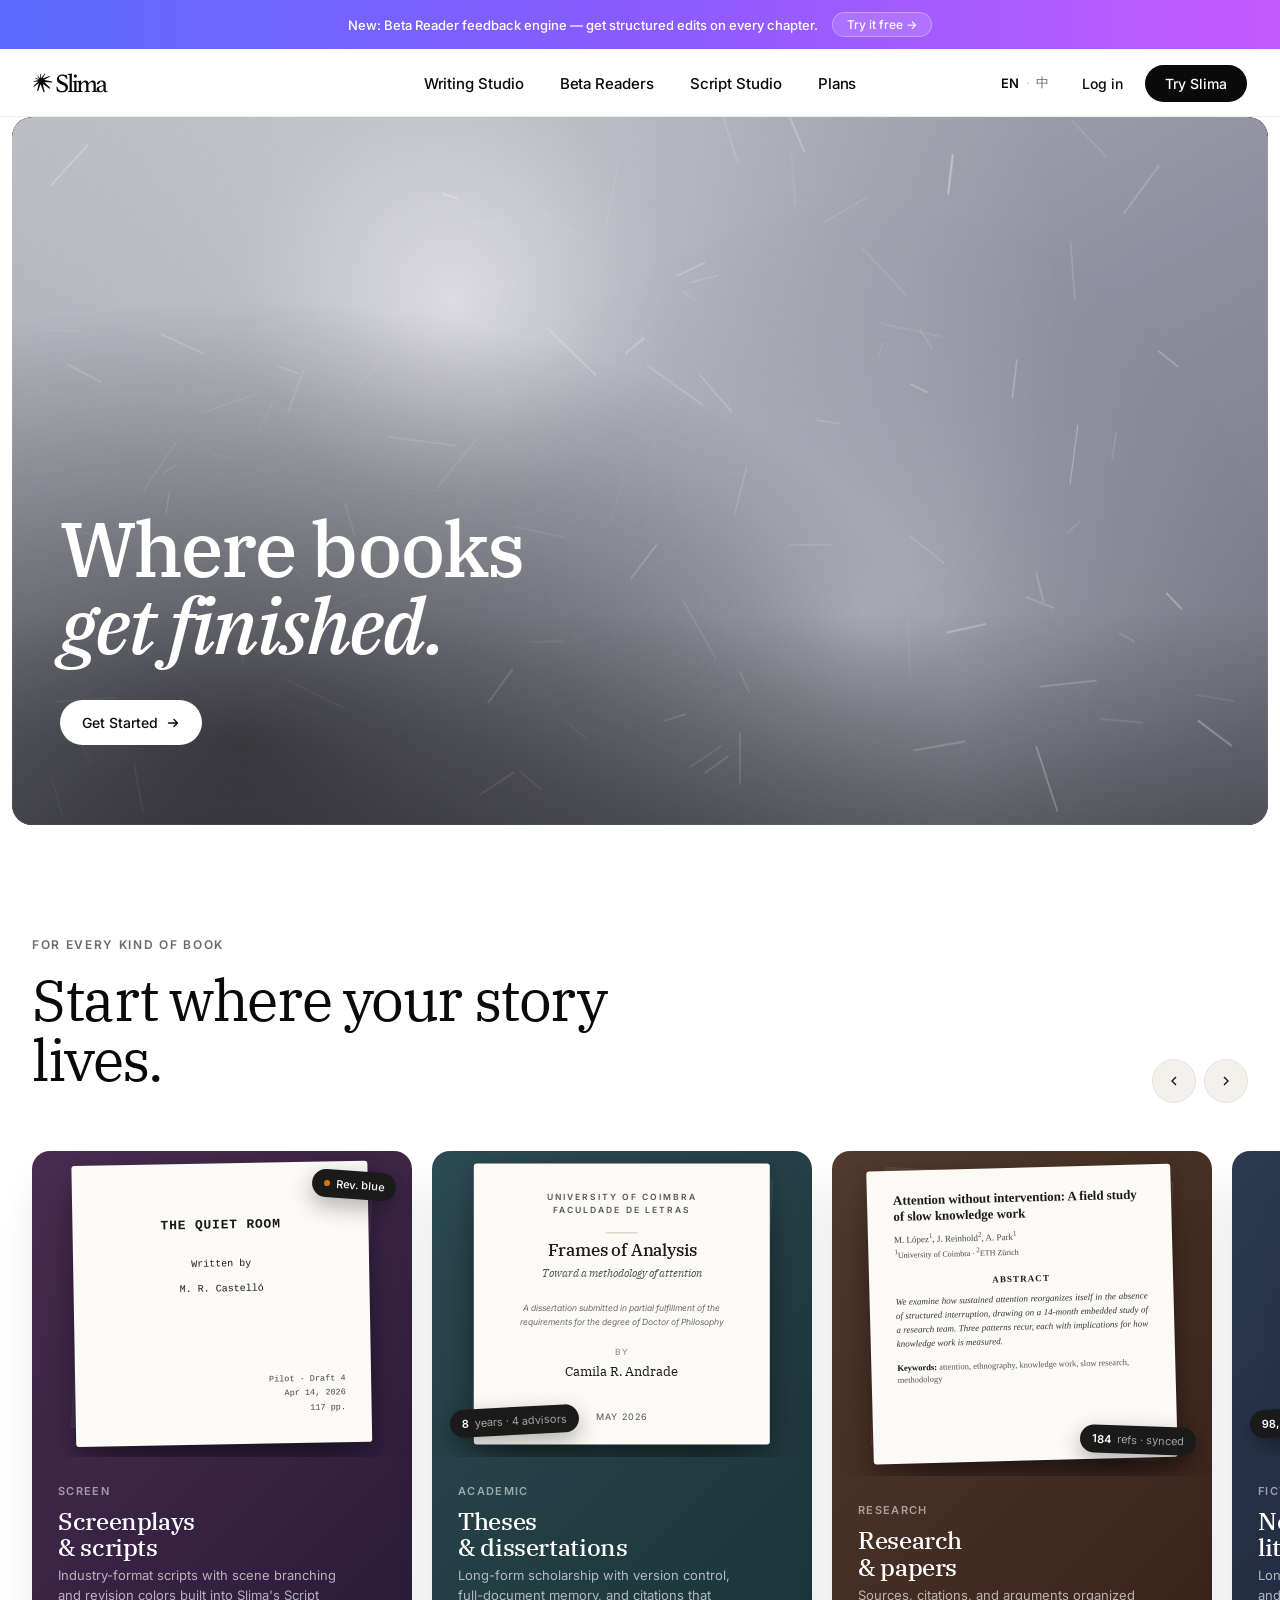
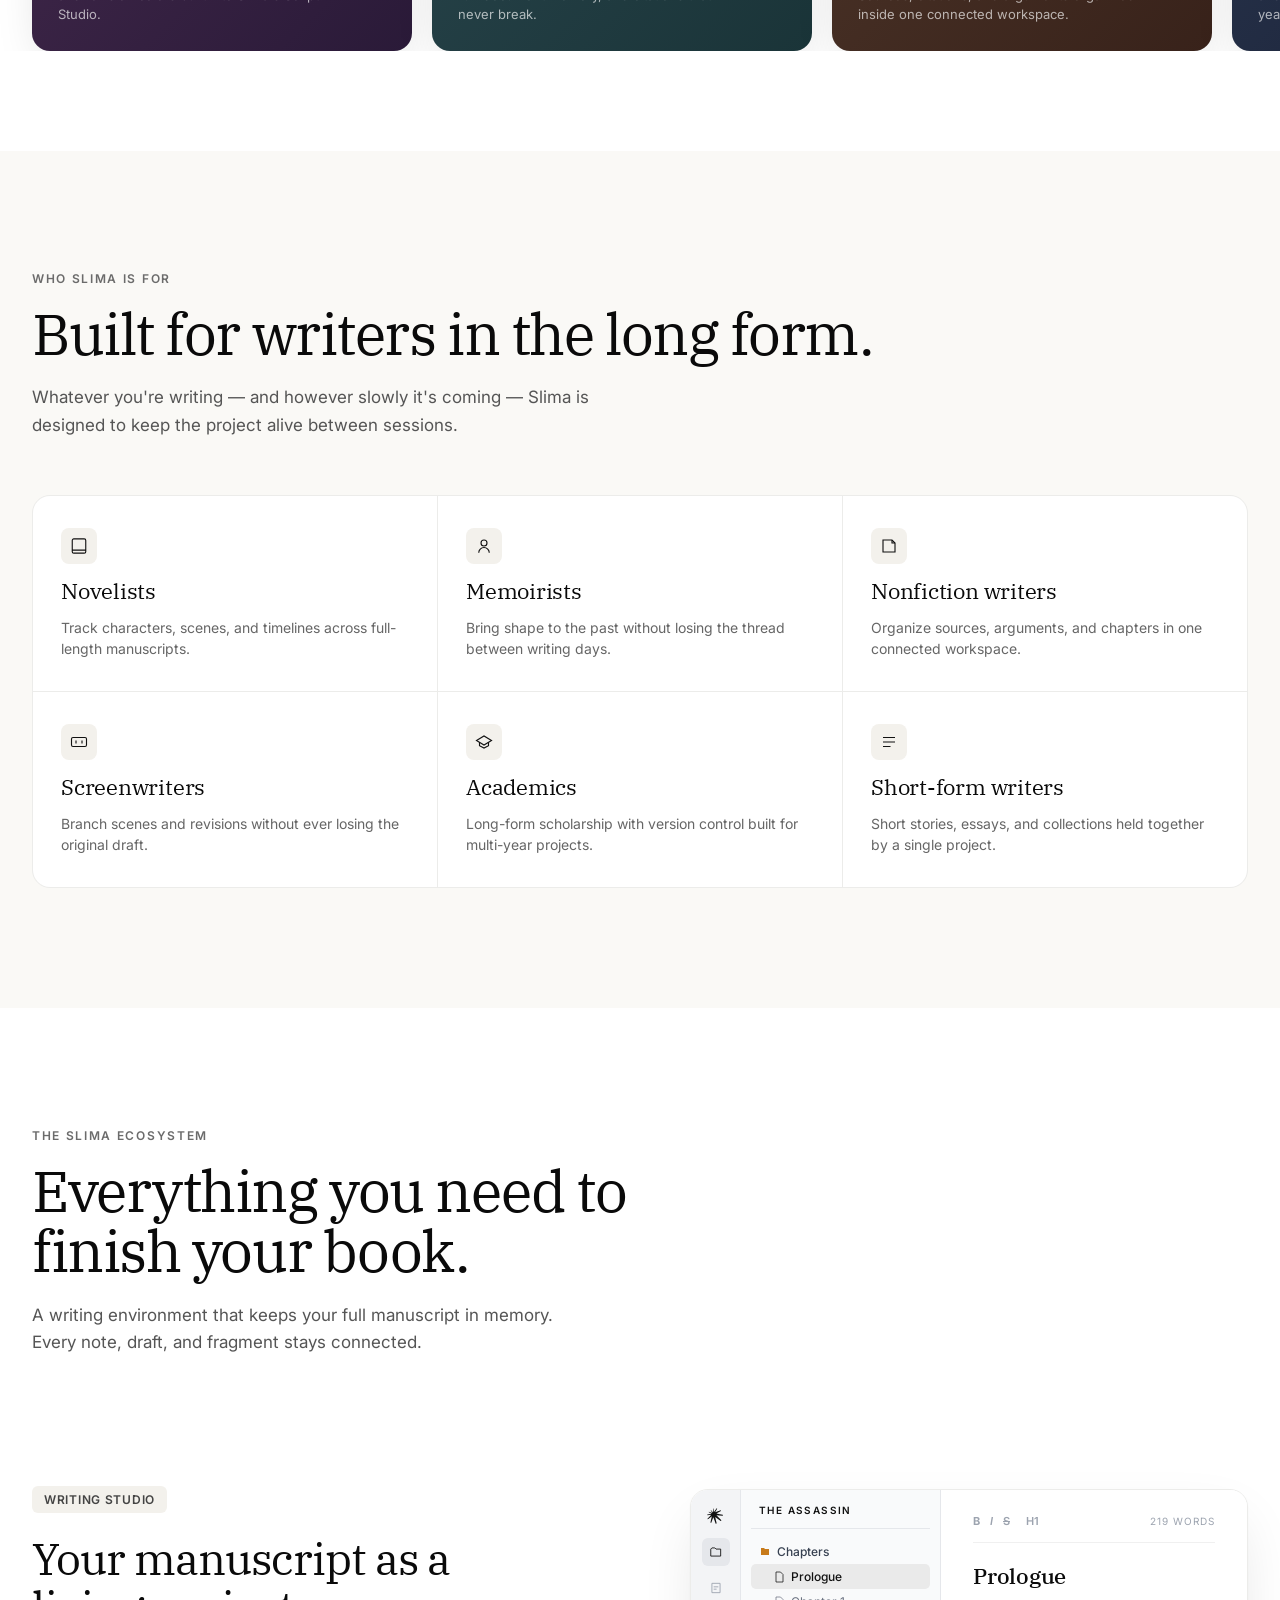
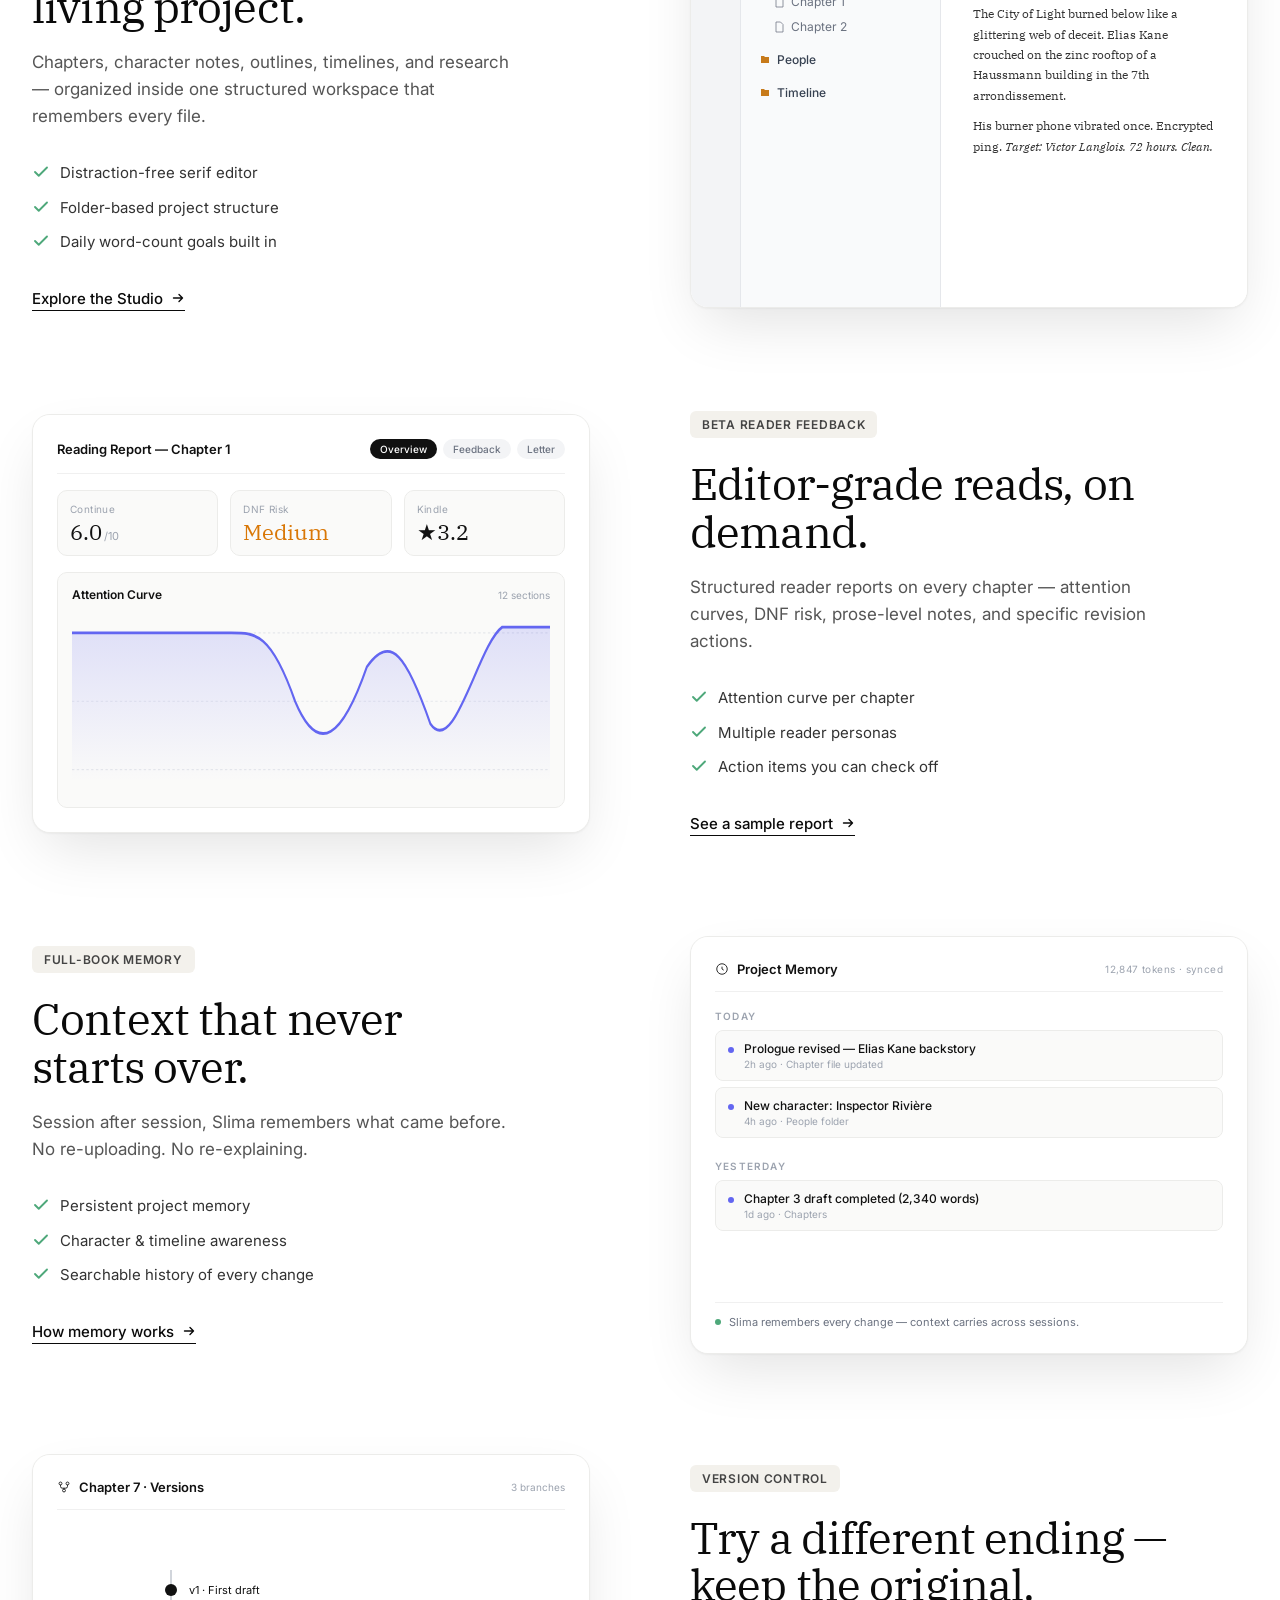
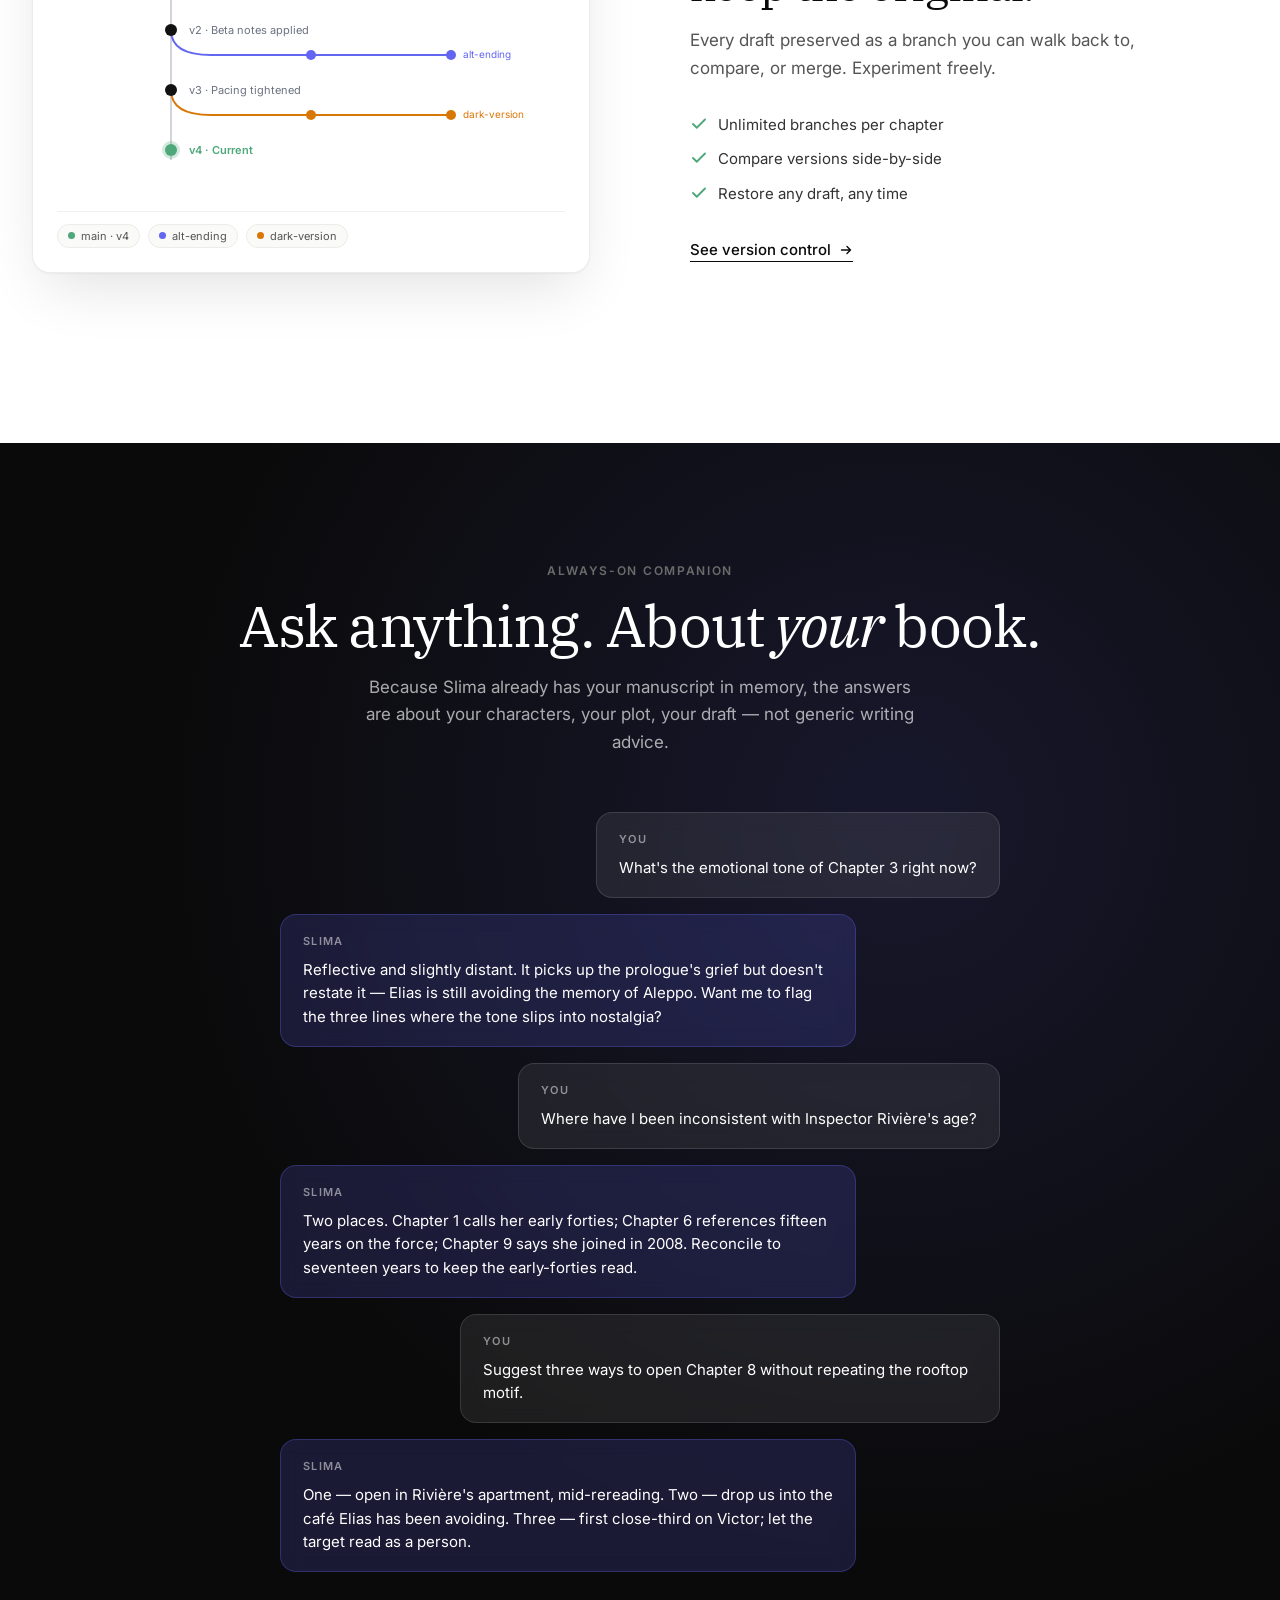
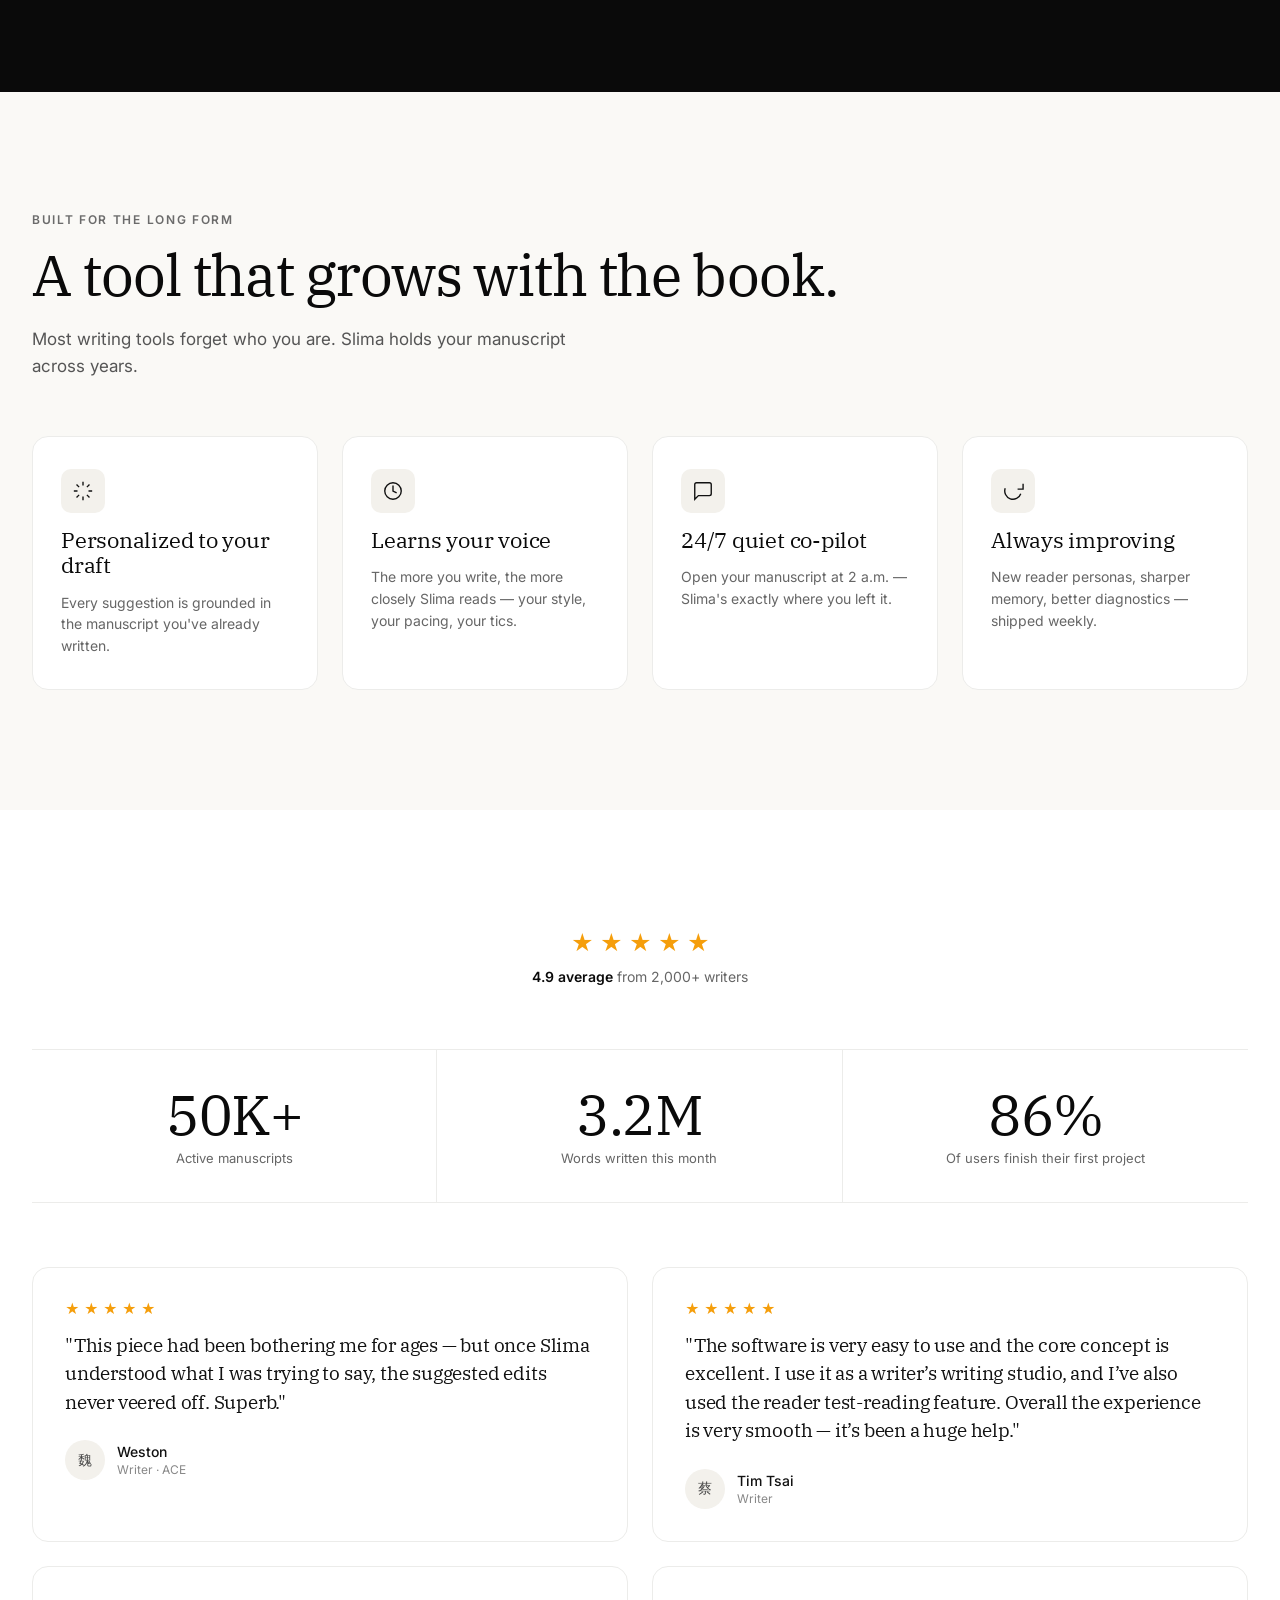
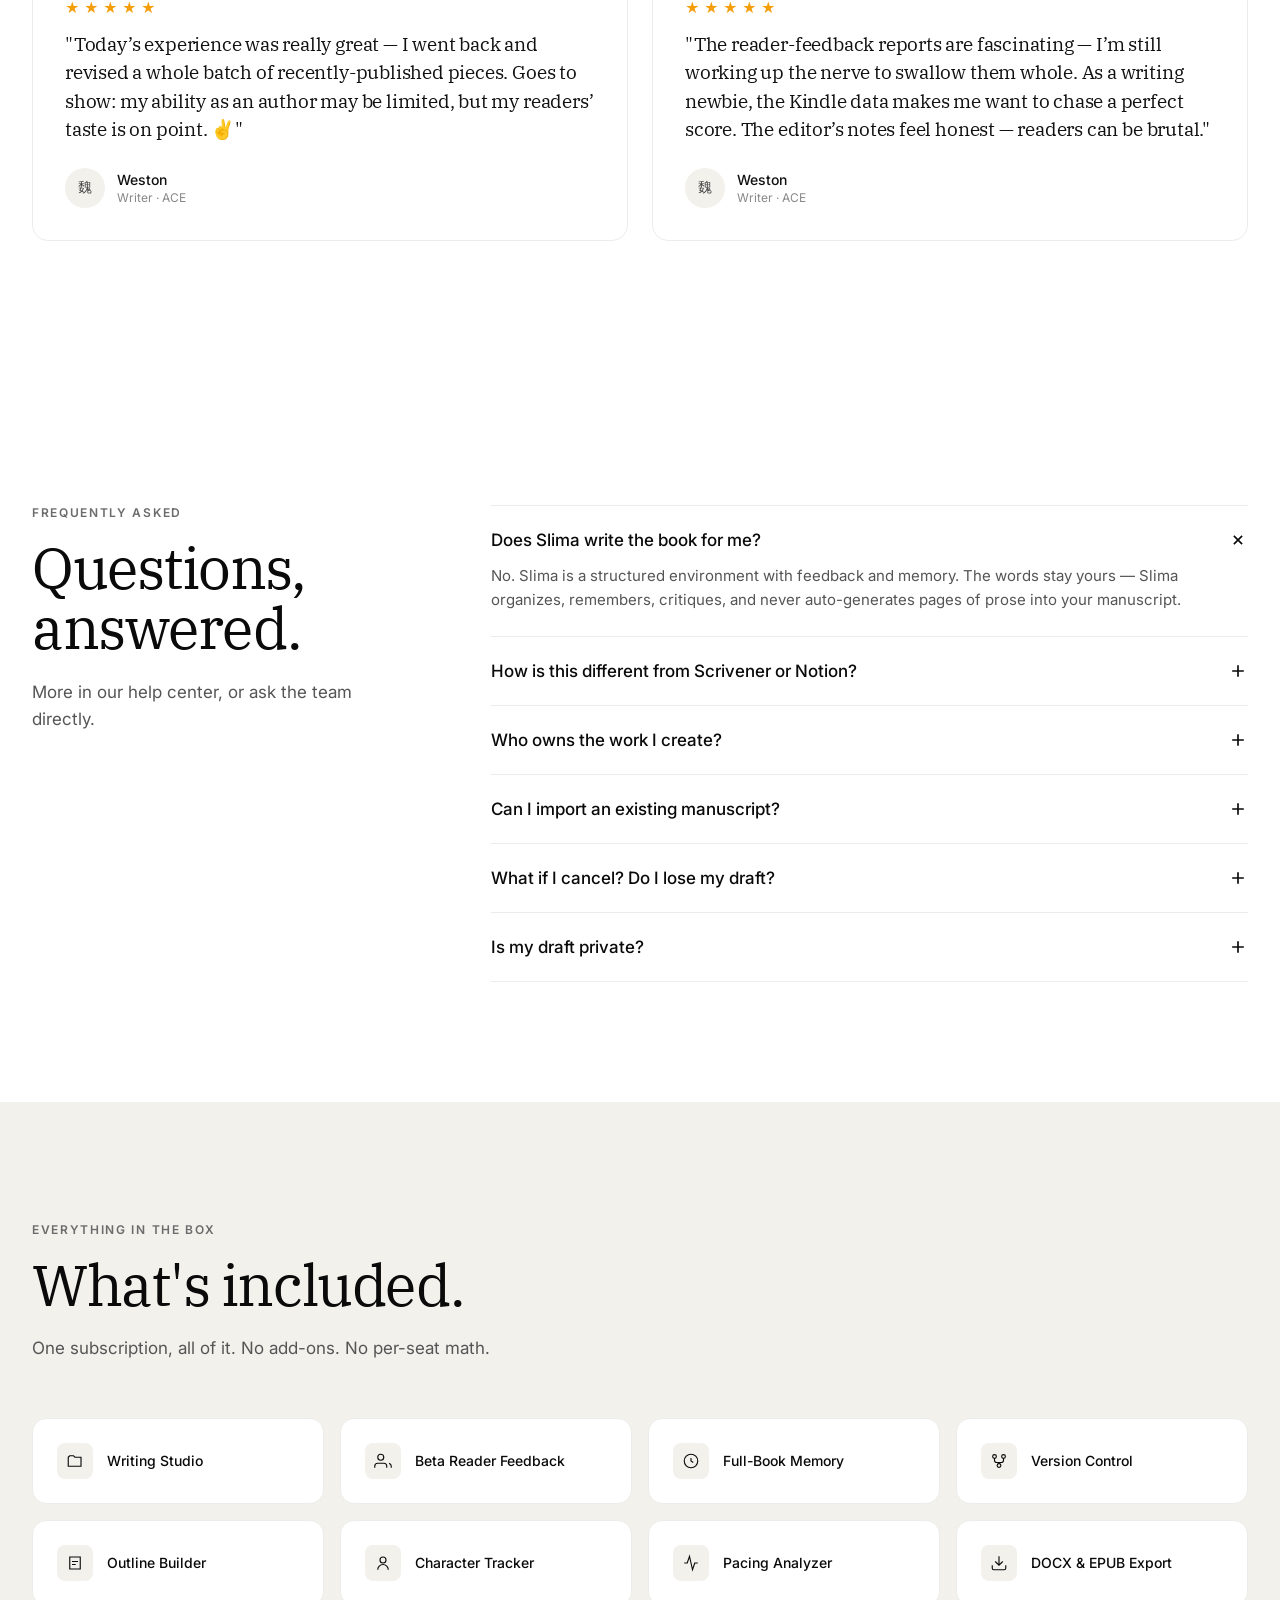
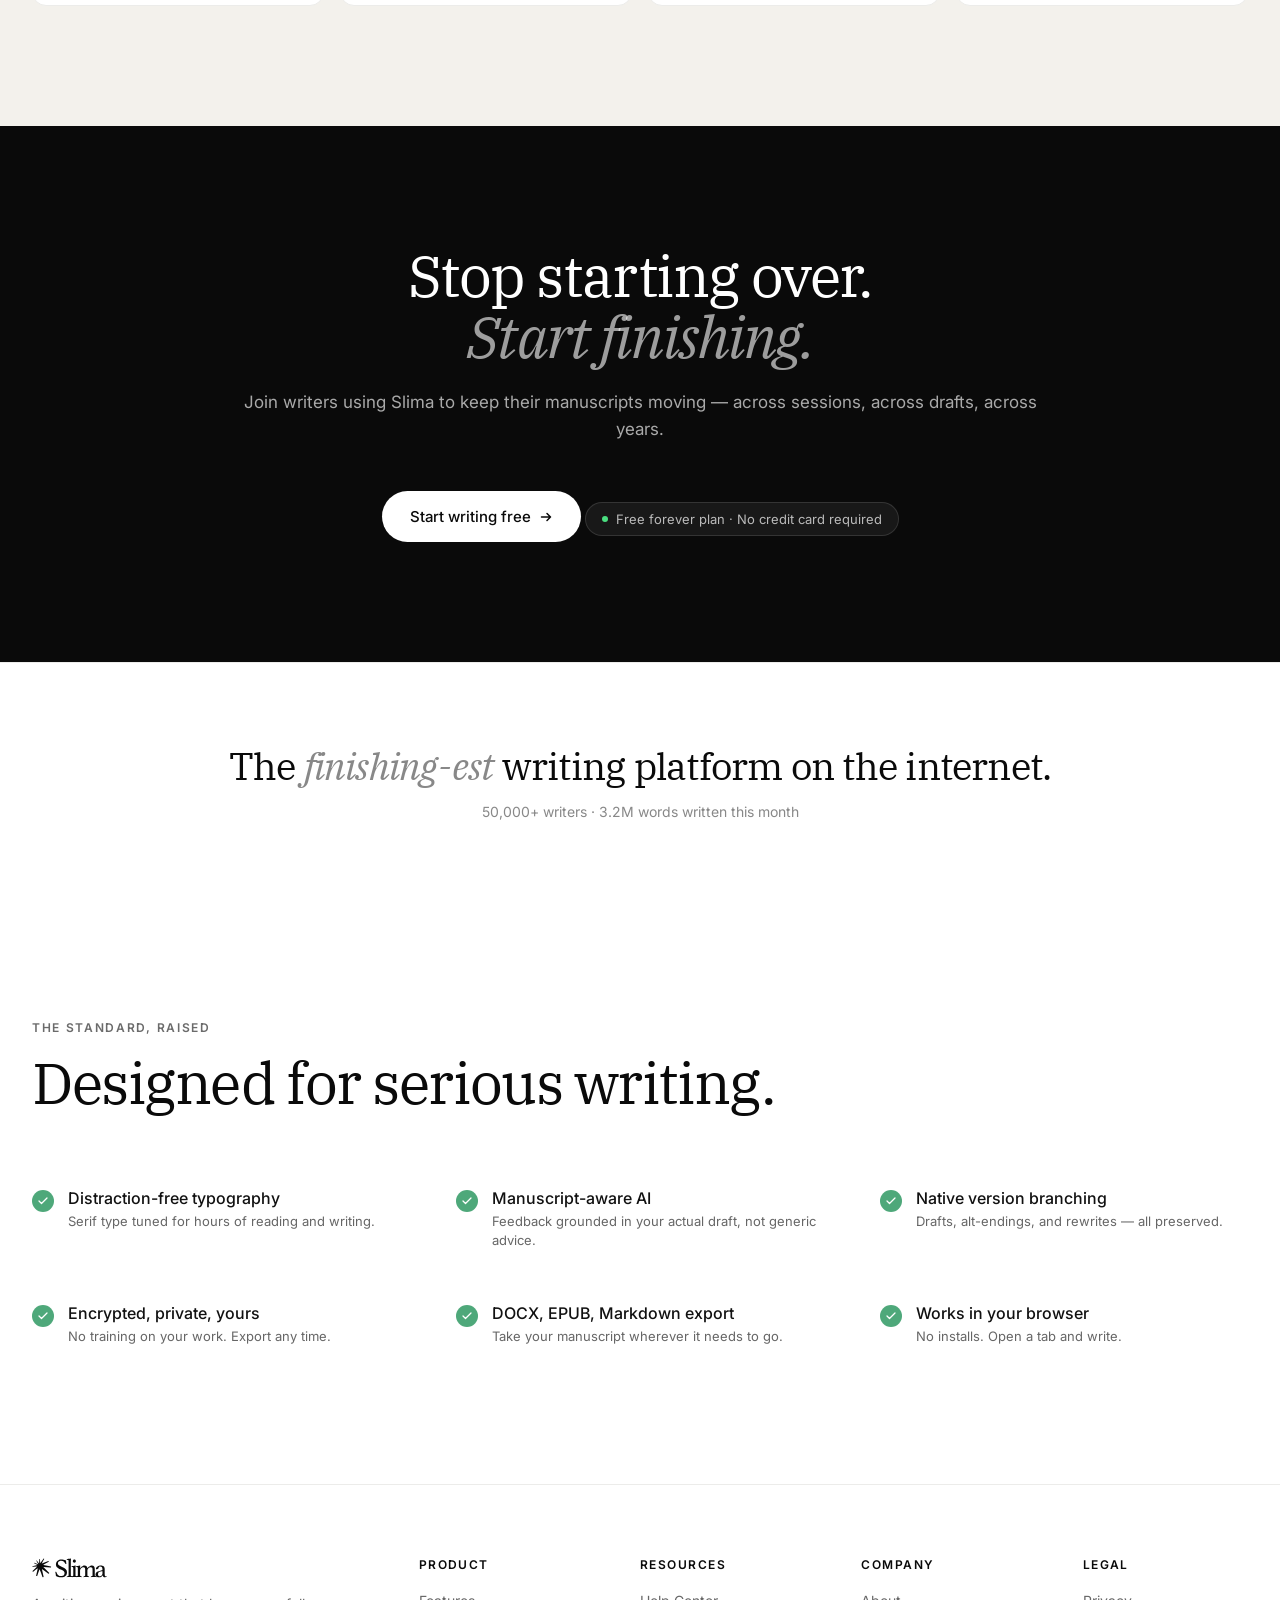
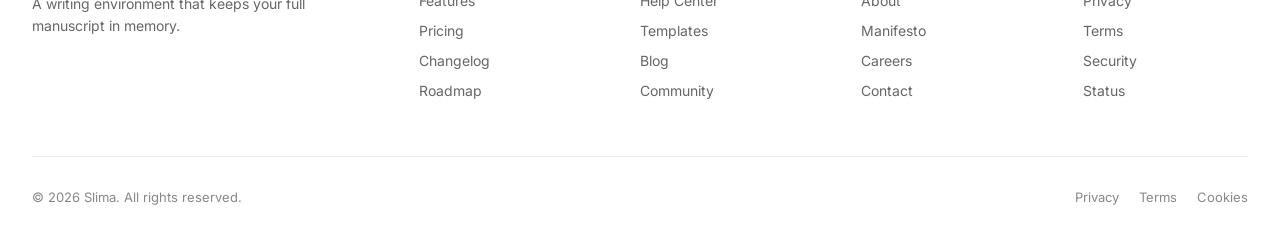
==== commit 44abe39e: "Sub-pages: title weights, real-app writing-studio mockup, normalize CTAs - Lighten section h2 weight" ====
--- a/index.html
+++ b/index.html
@@ -242,7 +242,6 @@
     font-weight: 500; line-height: 1.0;
     letter-spacing: -0.025em; color: #ffffff;
     max-width: 800px;
-    text-shadow: 0 2px 16px rgba(0,0,0,0.45);
   }
   .hero-headline em { font-style: italic; font-weight: 500; }
   .hero-cta {
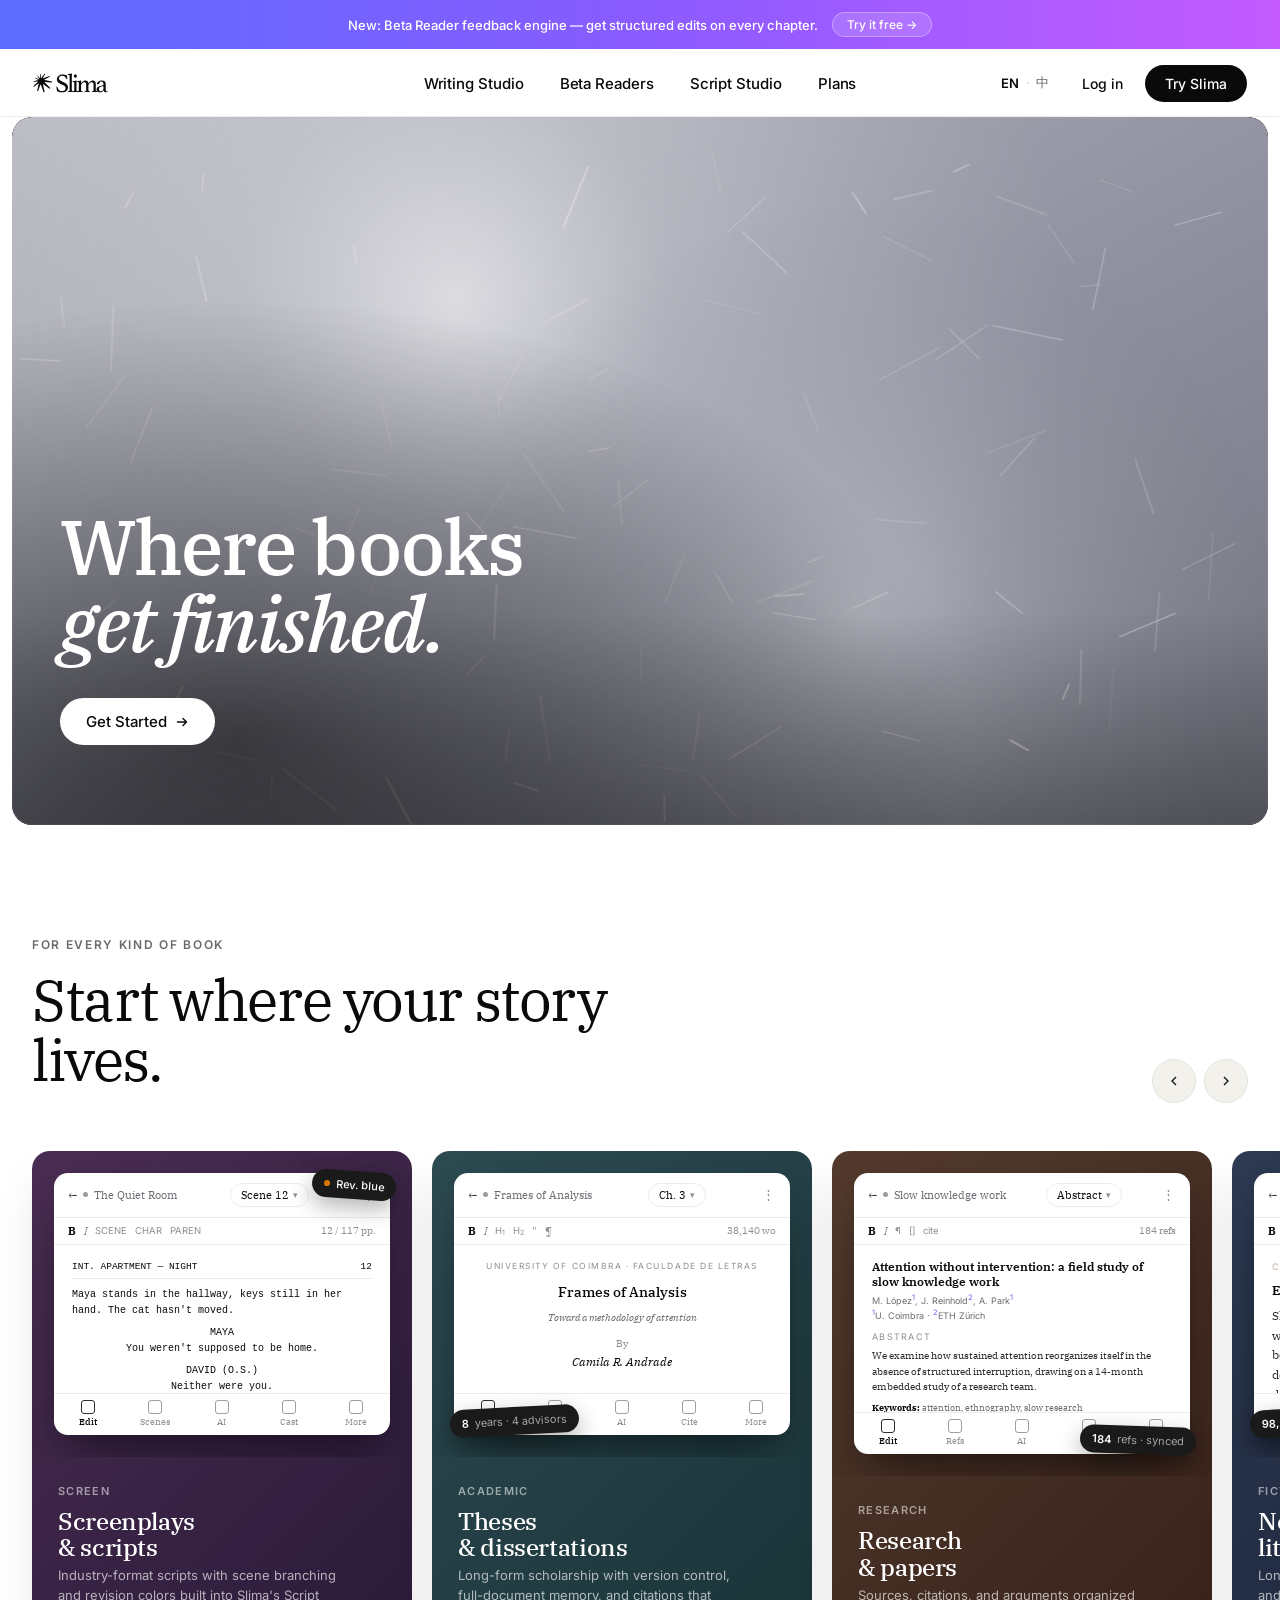
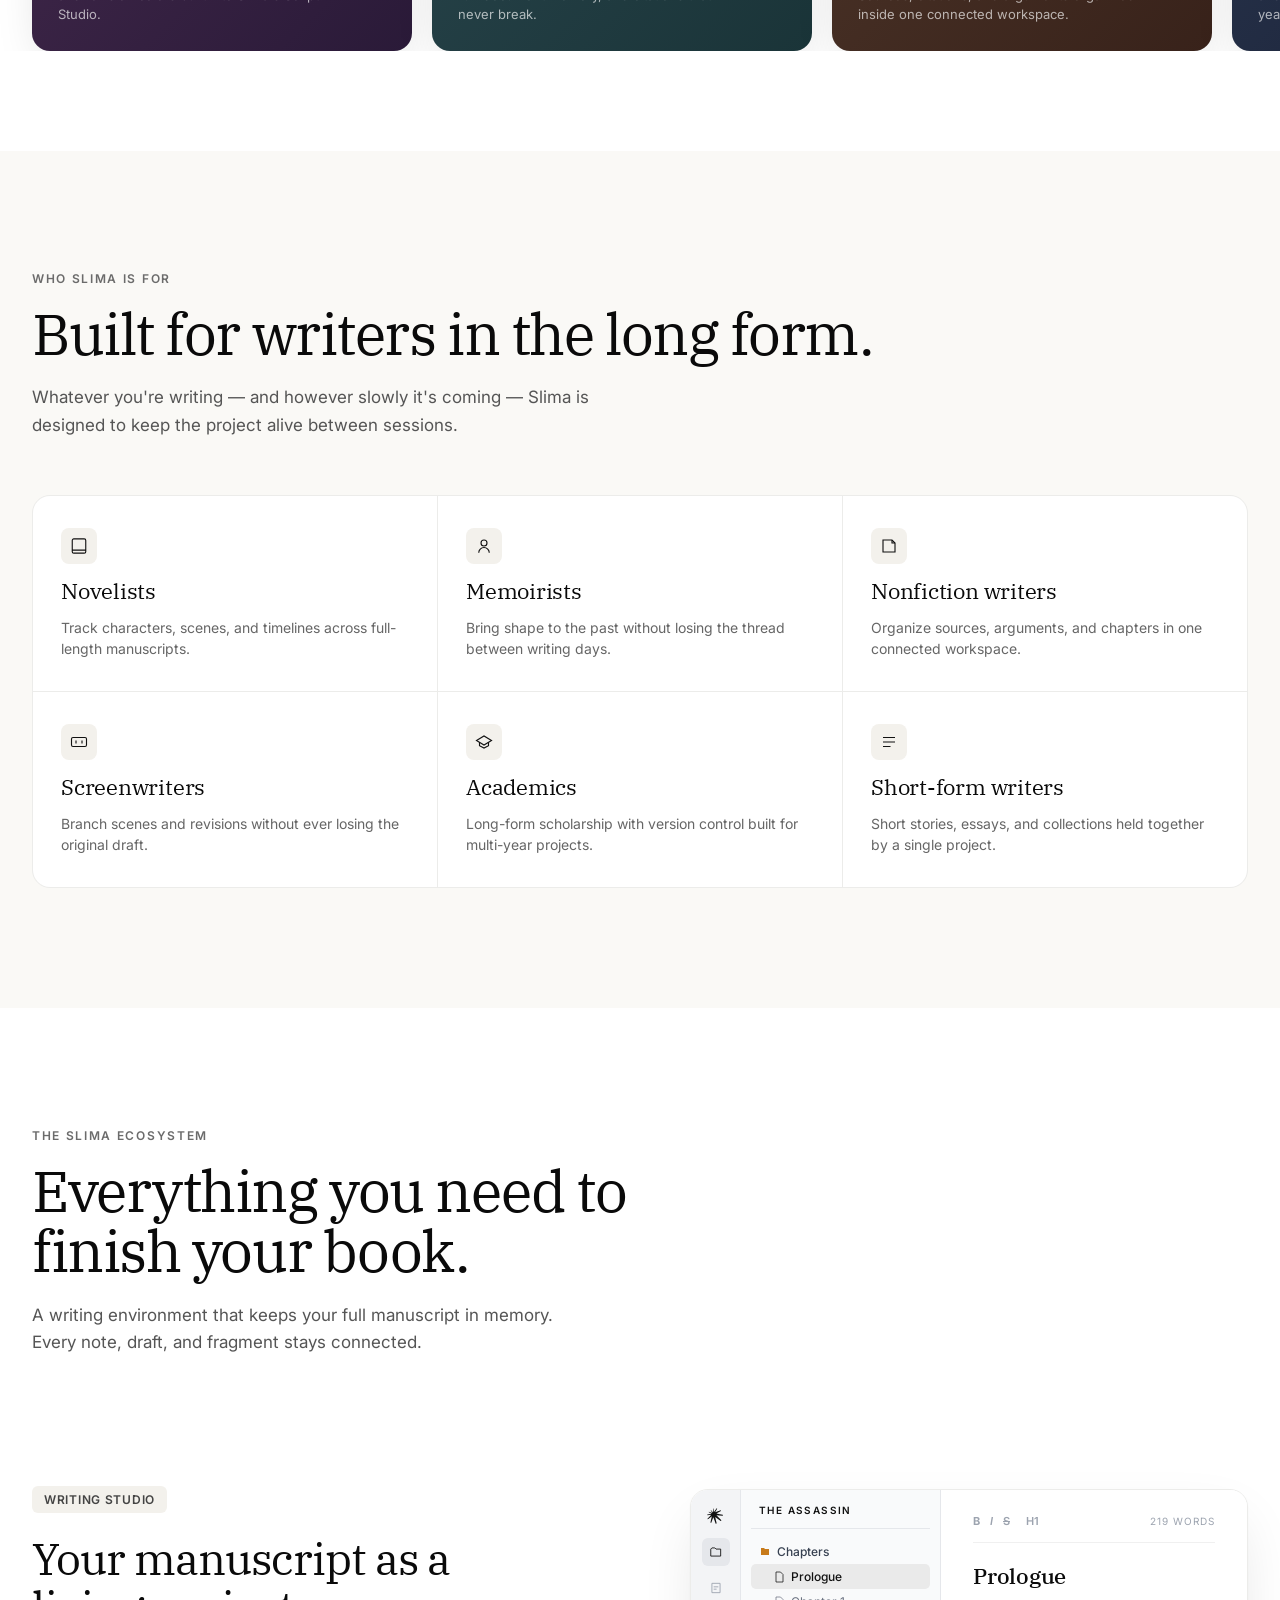
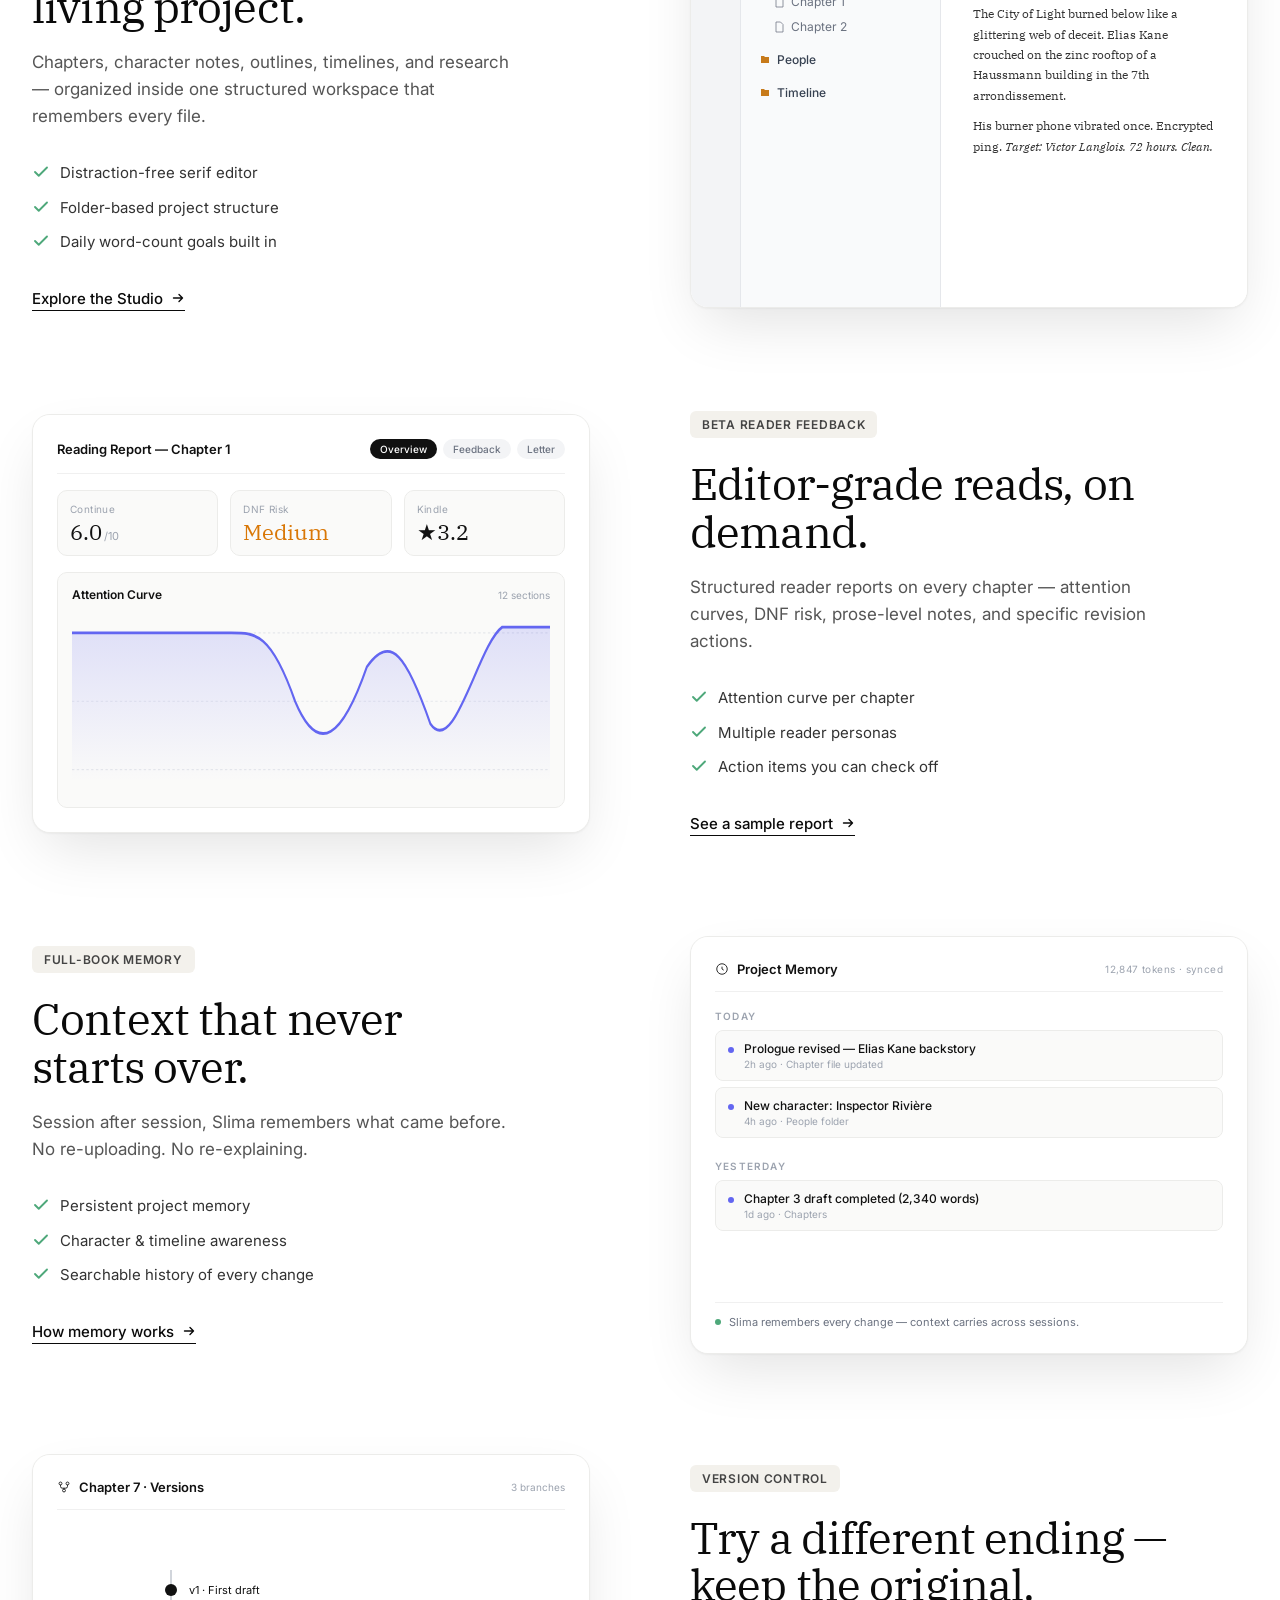
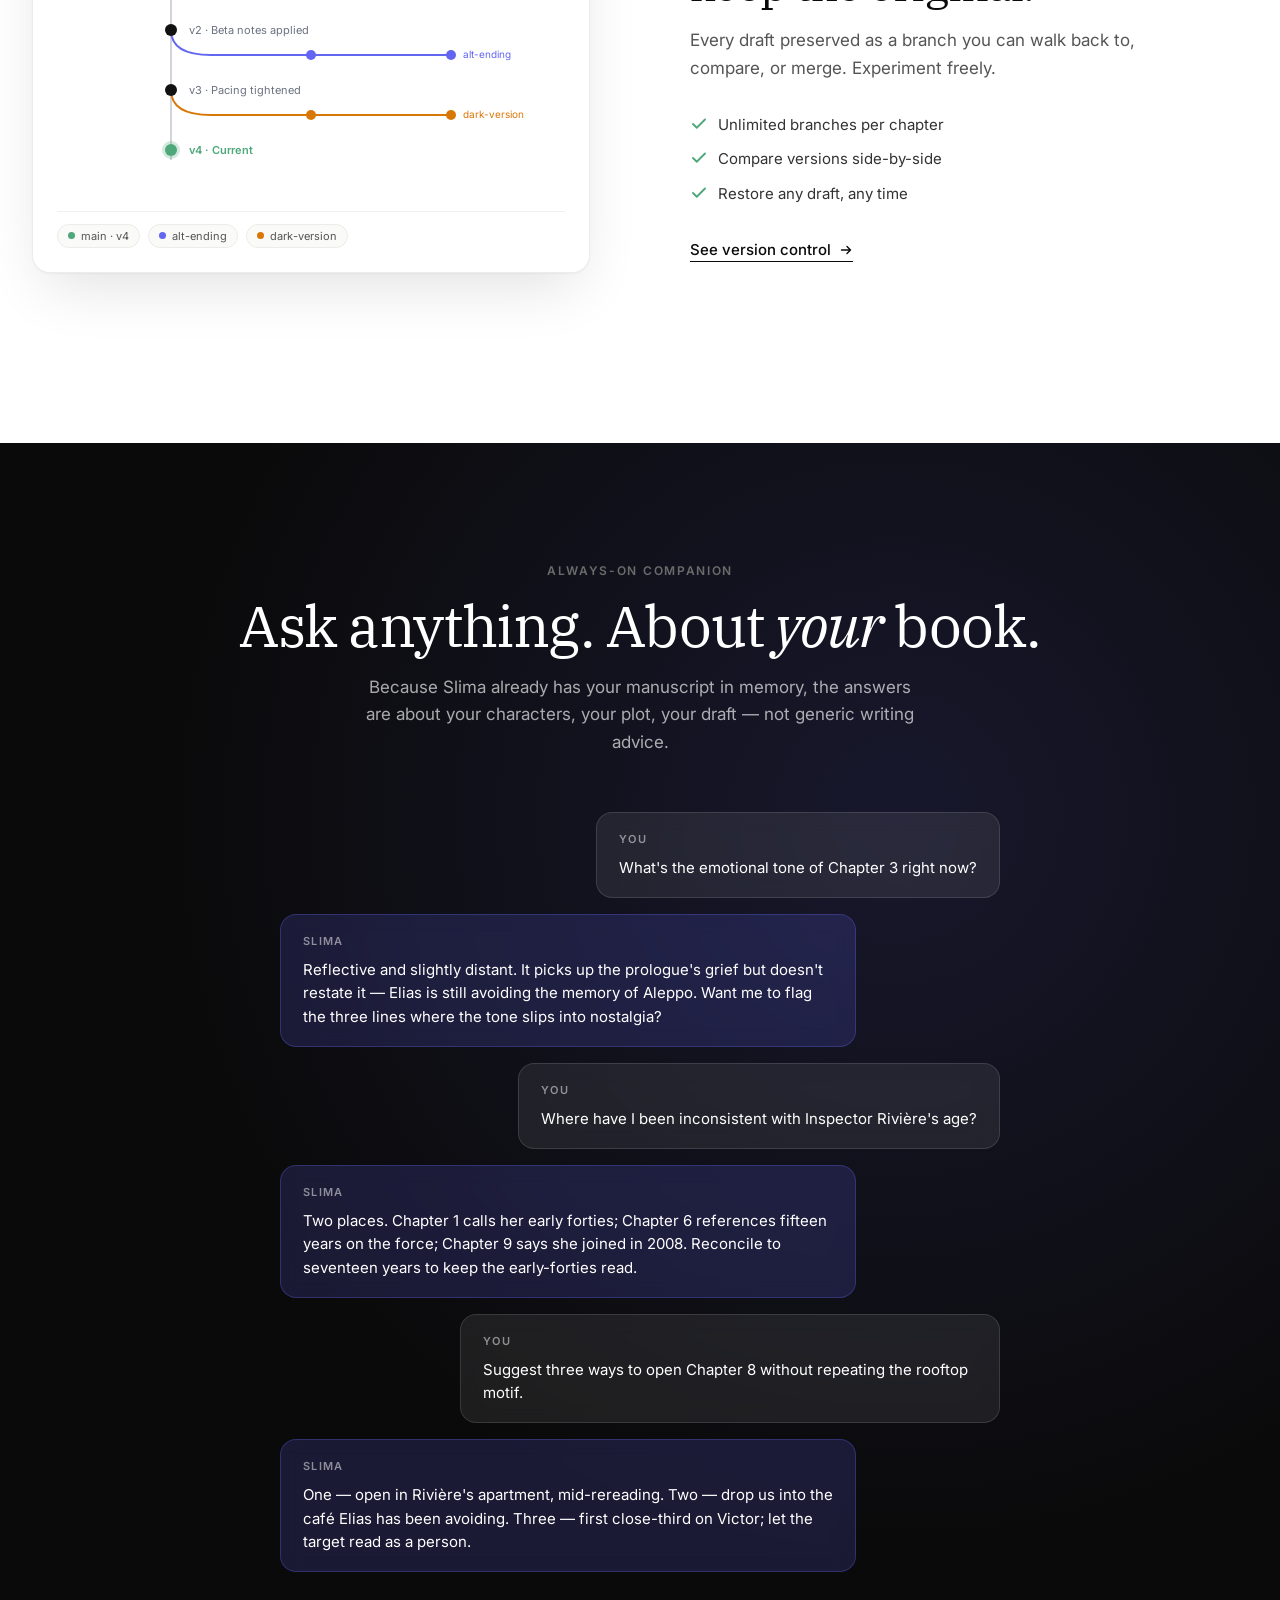
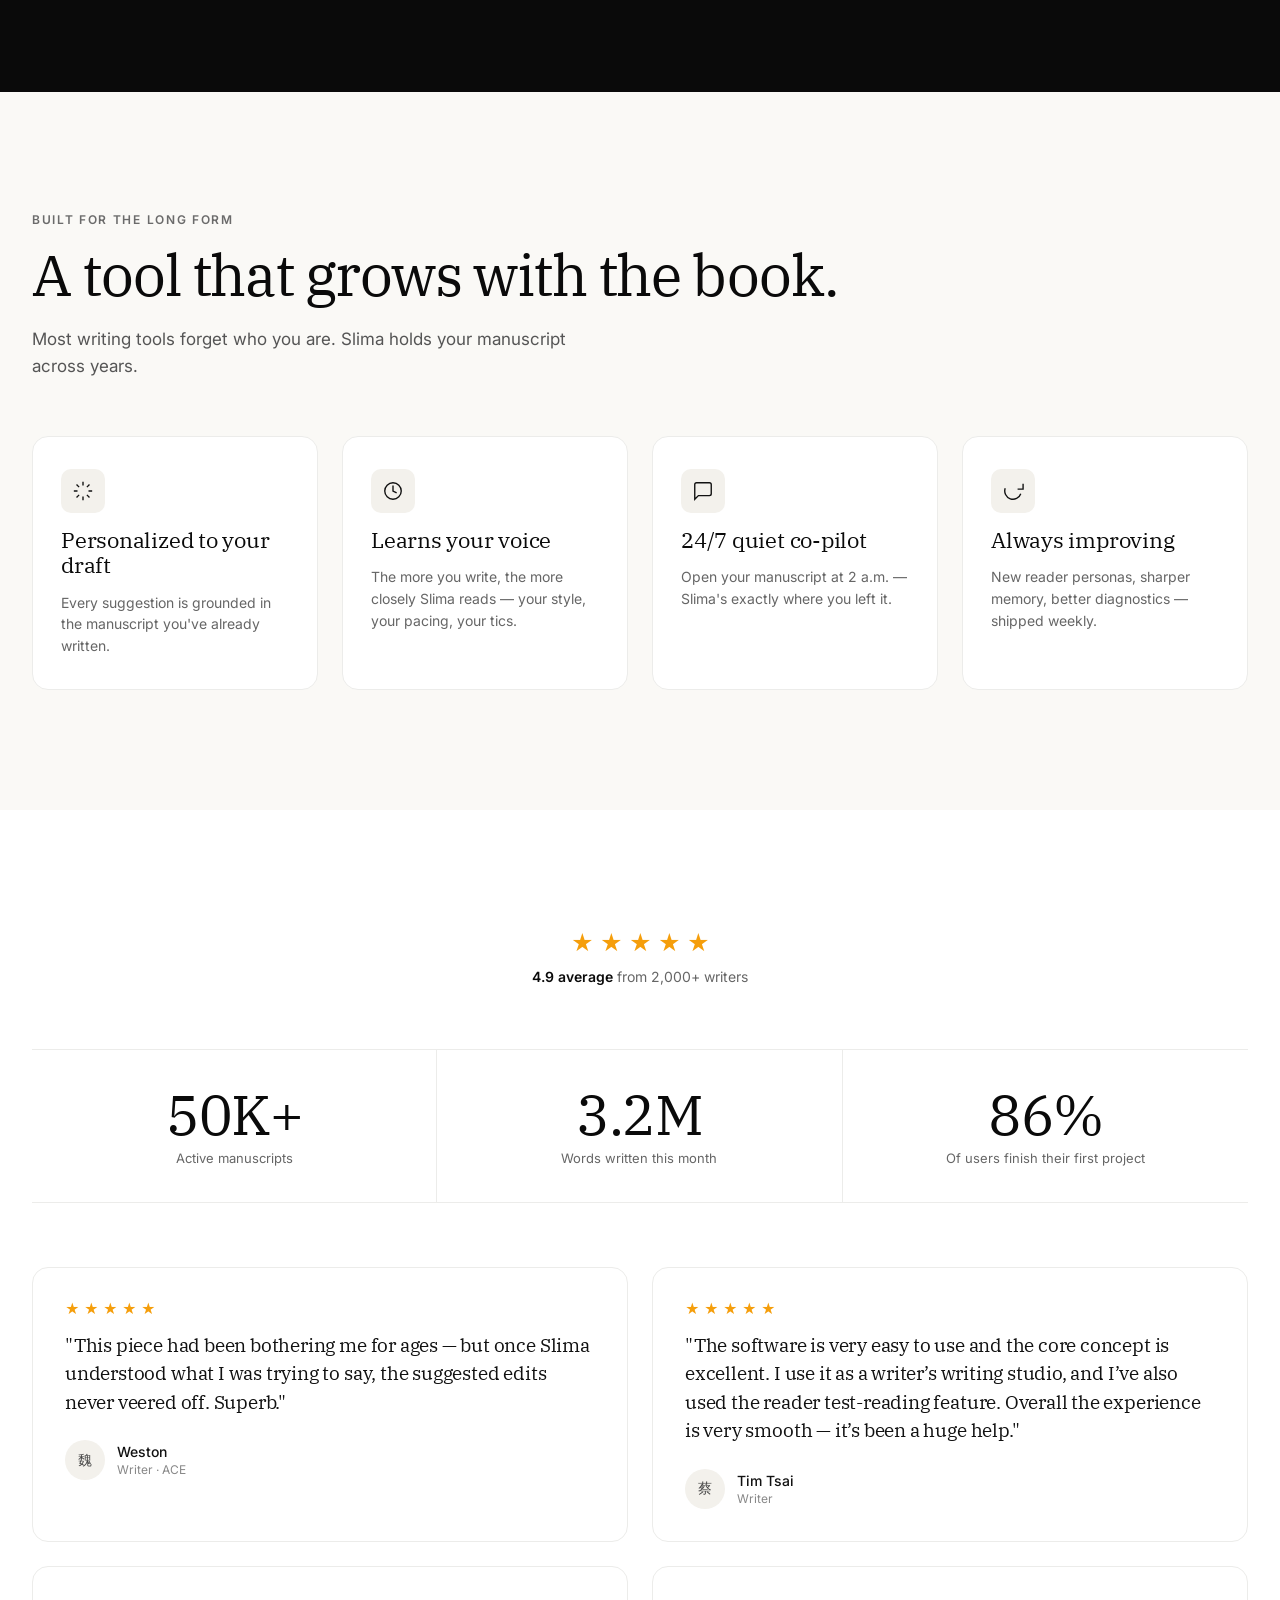
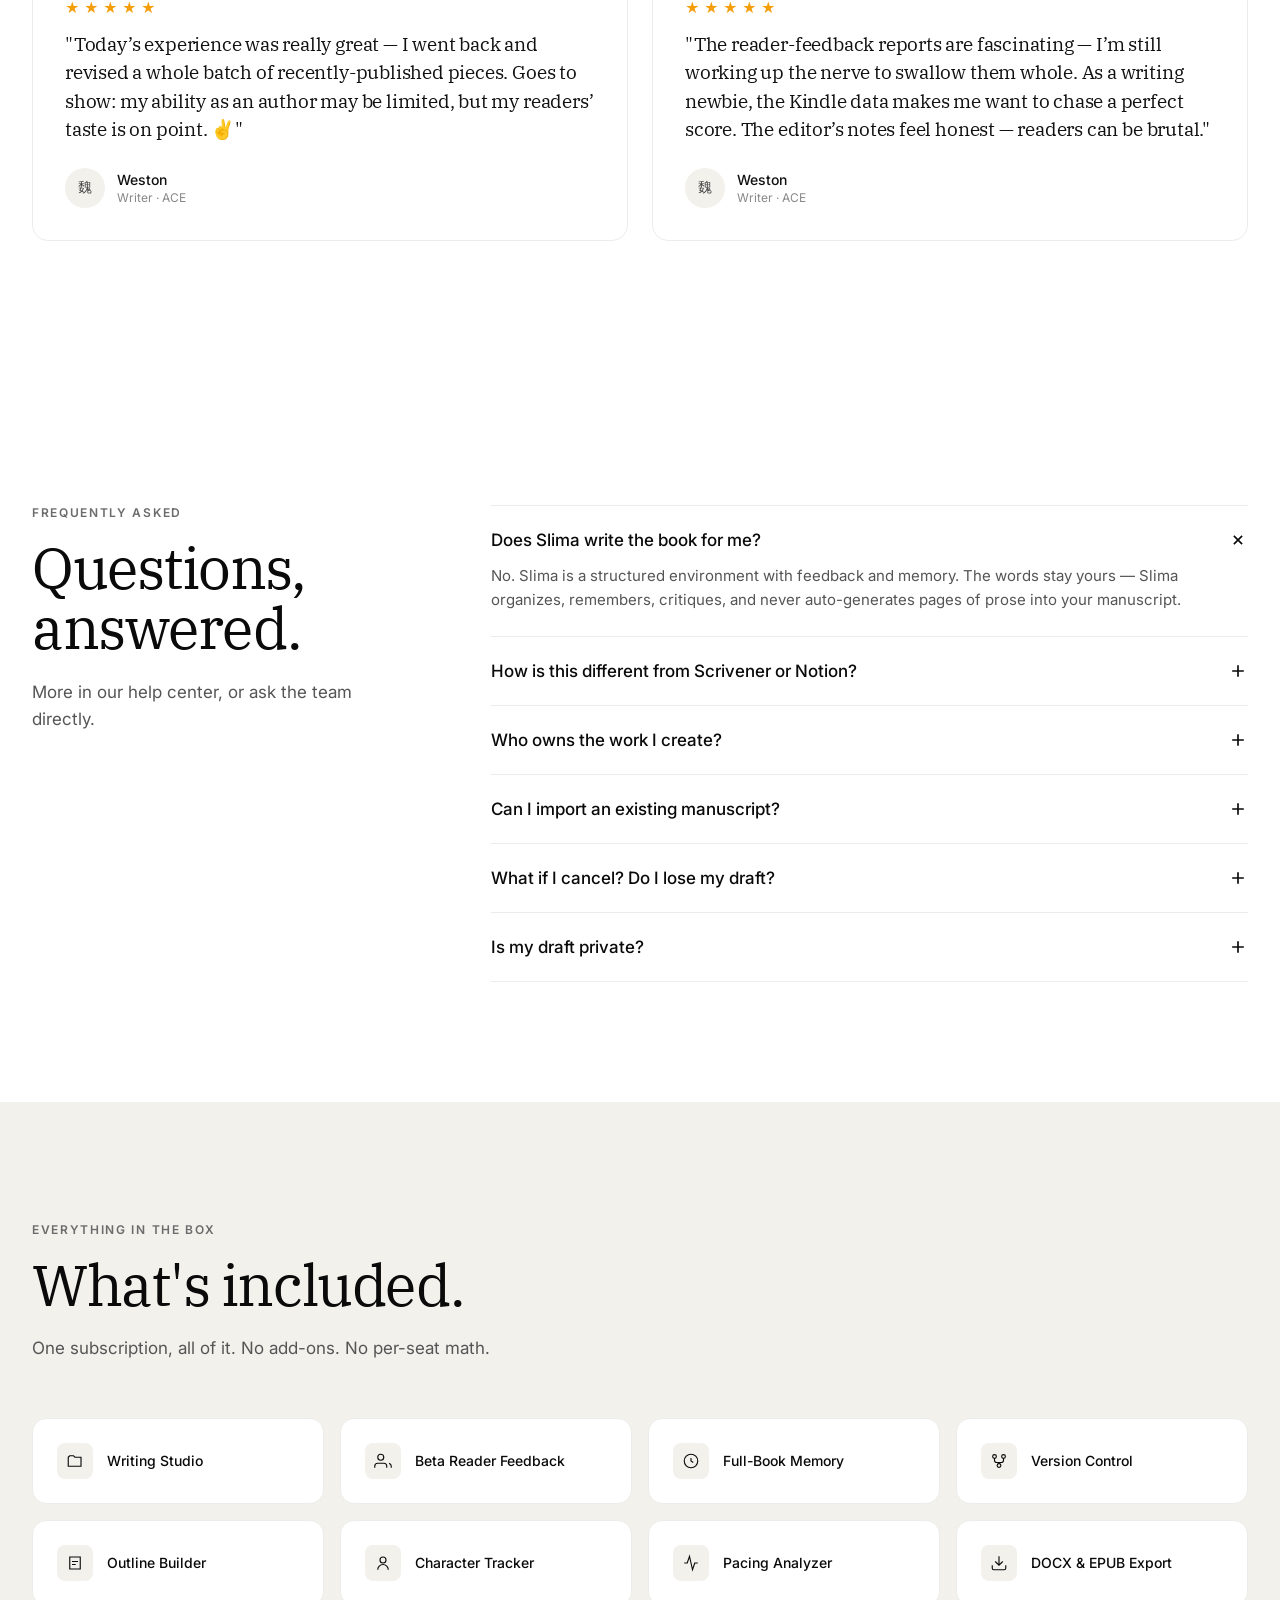
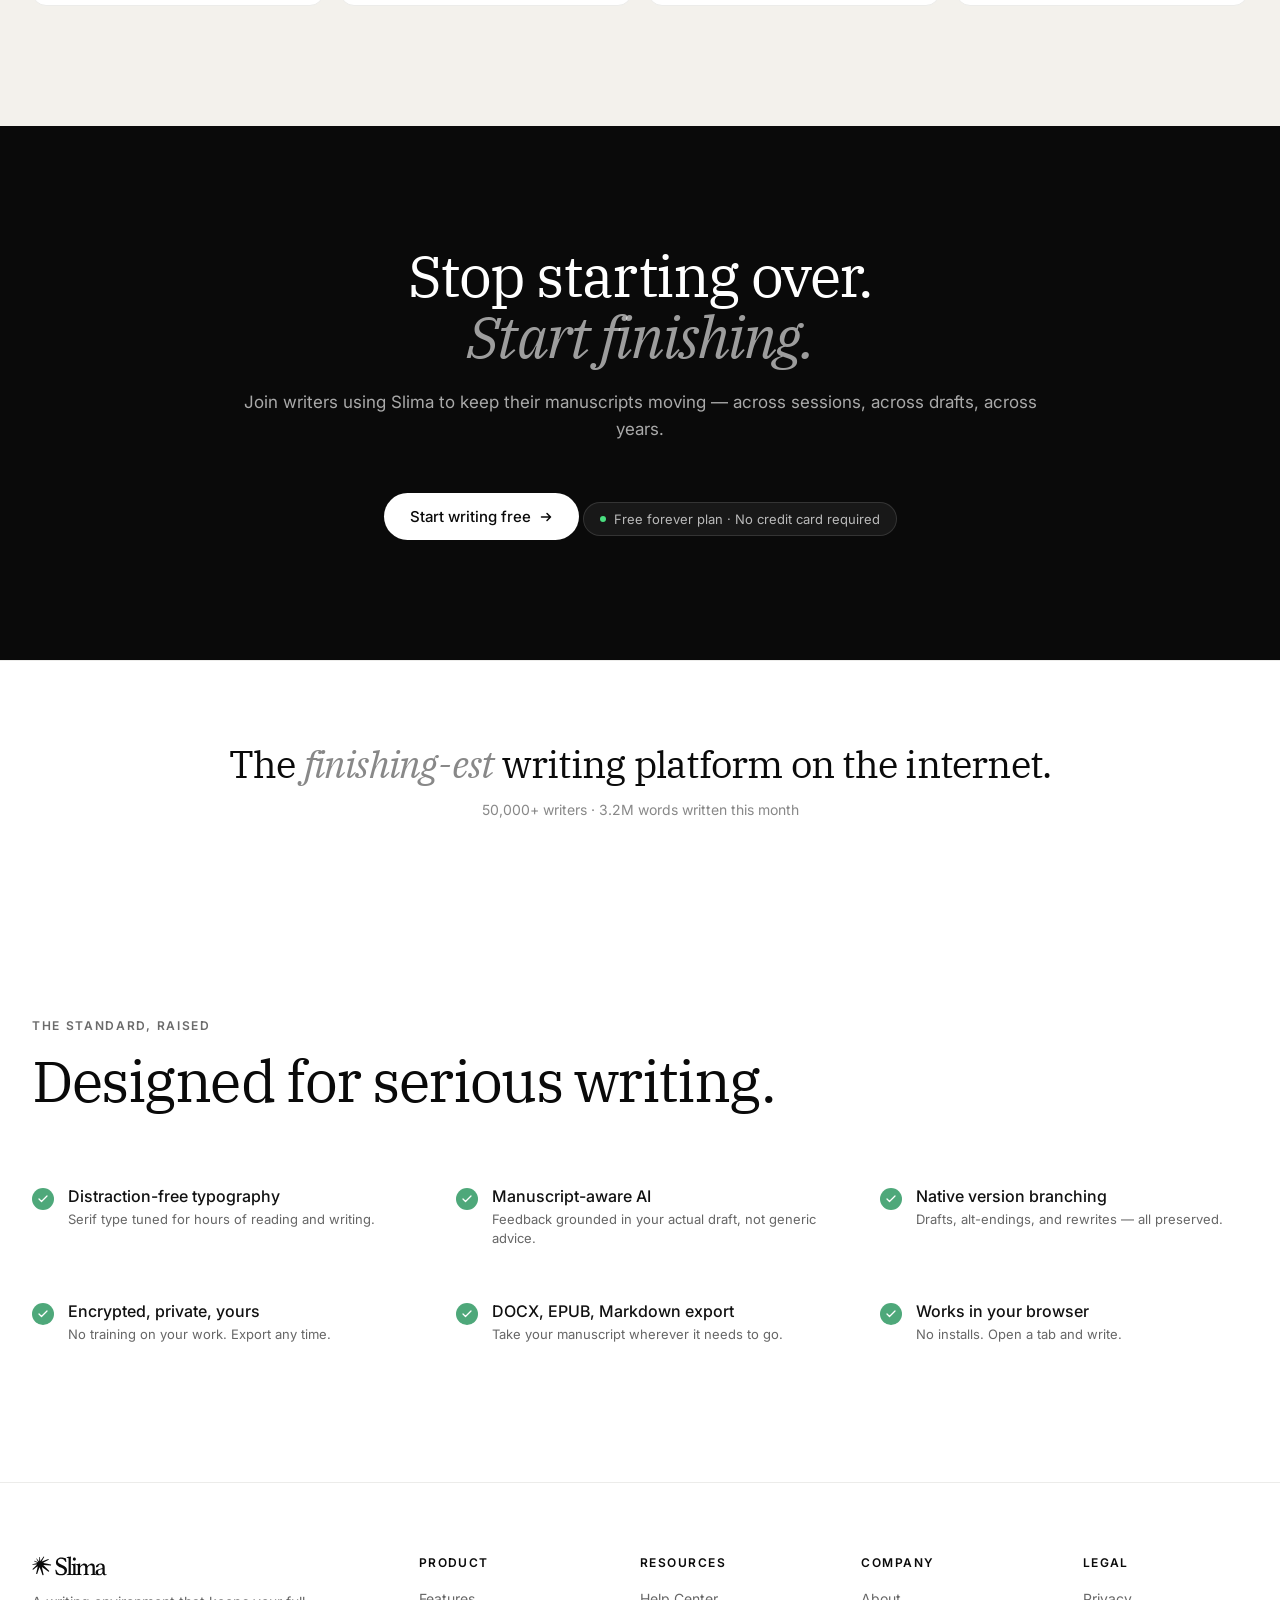
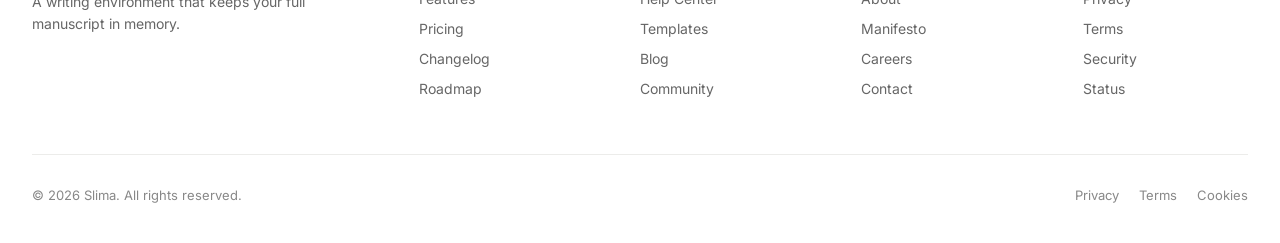
==== commit e446e114: "Genre carousel: replace floating papers/covers with Slima-app environments Each card on the homepage" ====
--- a/index.html
+++ b/index.html
@@ -246,10 +246,10 @@
   .hero-headline em { font-style: italic; font-weight: 500; }
   .hero-cta {
     display: inline-flex; align-items: center; gap: 8px;
-    margin-top: 36px; padding: 14px 22px;
+    margin-top: 36px; padding: 14px 26px;
     background: #ffffff; color: #0a0a0a;
     border-radius: 100px; text-decoration: none;
-    font-size: 14px; font-weight: 500;
+    font-size: 15px; font-weight: 500;
     transition: transform 0.2s, background 0.2s;
   }
   .hero-cta svg { width: 14px; height: 14px; transition: transform 0.2s; }
@@ -796,6 +796,246 @@
   .gc-badge .lbl { color: rgba(255,255,255,0.6); font-weight: 400; }
   .gc-badge .dot { width: 6px; height: 6px; border-radius: 50%; background: #d97706; }
   .gc-badge svg { width: 12px; height: 12px; }
+
+  /* ── Mini Slima-app mockup (per-genre environment) ── */
+  .gc-app {
+    position: absolute;
+    top: 22px;
+    left: 22px;
+    right: 22px;
+    bottom: 22px;
+    background: #ffffff;
+    border-radius: 14px;
+    overflow: hidden;
+    box-shadow:
+      0 30px 50px -16px rgba(0,0,0,0.45),
+      0 8px 20px -8px rgba(0,0,0,0.18);
+    color: #0a0a0b;
+    font-family: 'IBM Plex Serif', serif;
+    display: flex;
+    flex-direction: column;
+  }
+  .gc-app .ab {
+    display: flex; align-items: center; justify-content: space-between;
+    padding: 10px 14px;
+    border-bottom: 1px solid #ececea;
+    font-size: 11px;
+  }
+  .gc-app .ab .left {
+    display: flex; align-items: center; gap: 6px;
+    color: #6b6b72;
+  }
+  .gc-app .ab .left .arr { color: #2a2a2e; }
+  .gc-app .ab .left .dot {
+    width: 5px; height: 5px;
+    border-radius: 50%;
+    background: #0a0a0b;
+    opacity: 0.4;
+  }
+  .gc-app .ab .pill {
+    display: inline-flex; align-items: center; gap: 4px;
+    padding: 4px 10px;
+    border: 1px solid #ececea;
+    border-radius: 100px;
+    font-size: 10.5px;
+  }
+  .gc-app .ab .pill .chev { color: #8e8e94; font-size: 9px; }
+  .gc-app .ab .kebab { color: #8e8e94; font-size: 13px; letter-spacing: 1px; }
+  .gc-app .at {
+    display: flex; align-items: center; gap: 8px;
+    padding: 6px 14px;
+    border-bottom: 1px solid #ececea;
+    color: #8e8e94;
+    font-size: 11px;
+    overflow: hidden;
+    white-space: nowrap;
+  }
+  .gc-app .at .b { font-weight: 700; color: #0a0a0b; }
+  .gc-app .at .i { font-style: italic; }
+  .gc-app .at .h { font-family: 'Inter', sans-serif; font-size: 9.5px; }
+  .gc-app .at .h sub { font-size: 7px; vertical-align: -1px; }
+  .gc-app .at .wc { margin-left: auto; font-size: 10px; color: #8e8e94; }
+  .gc-app .ag {
+    flex: 1;
+    overflow: hidden;
+    padding: 14px 18px 12px;
+  }
+  .gc-app .an {
+    display: grid;
+    grid-template-columns: repeat(5, 1fr);
+    border-top: 1px solid #ececea;
+    padding: 6px 0 8px;
+  }
+  .gc-app .an .item {
+    text-align: center;
+    font-size: 9px;
+    color: #8e8e94;
+    font-family: 'IBM Plex Serif', serif;
+  }
+  .gc-app .an .item.is-active { color: #0a0a0b; font-weight: 500; }
+  .gc-app .an .item .ic {
+    display: block;
+    width: 14px; height: 14px;
+    margin: 0 auto 2px;
+    border: 1.4px solid currentColor;
+    border-radius: 3px;
+    opacity: 0.85;
+  }
+
+  /* Per-genre body content */
+  .gc-app .body-fic {
+    font-size: 11.5px;
+    line-height: 1.7;
+    color: #2a2a2e;
+  }
+  .gc-app .body-fic .h {
+    font-family: 'IBM Plex Serif', serif;
+    font-weight: 600;
+    font-size: 13px;
+    margin-bottom: 4px;
+    color: #0a0a0b;
+  }
+  .gc-app .body-fic .meta {
+    font-family: 'Inter', sans-serif;
+    font-size: 9px;
+    letter-spacing: 0.10em;
+    color: #b8ad9c;
+    text-transform: uppercase;
+    margin-bottom: 6px;
+  }
+
+  /* Screenplay body — courier */
+  .gc-app .body-sp {
+    font-family: 'Courier Prime', 'Courier New', monospace;
+    font-size: 10px;
+    line-height: 1.6;
+    color: #0a0a0b;
+  }
+  .gc-app .body-sp .scene {
+    text-transform: uppercase;
+    border-bottom: 1px solid #ececea;
+    padding-bottom: 4px;
+    margin-bottom: 8px;
+    display: flex; justify-content: space-between;
+    font-size: 9.5px;
+  }
+  .gc-app .body-sp .action { margin-bottom: 6px; }
+  .gc-app .body-sp .character {
+    text-align: center;
+    text-transform: uppercase;
+  }
+  .gc-app .body-sp .dialog {
+    text-align: center;
+    margin: 0 12% 6px;
+  }
+
+  /* Academic / thesis body */
+  .gc-app .body-ac {
+    font-size: 10.5px;
+    line-height: 1.7;
+    color: #2a2a2e;
+  }
+  .gc-app .body-ac .uni {
+    font-family: 'Inter', sans-serif;
+    font-size: 8.5px;
+    letter-spacing: 0.18em;
+    text-transform: uppercase;
+    color: #8e8e94;
+    text-align: center;
+    margin-bottom: 8px;
+  }
+  .gc-app .body-ac .h {
+    font-family: 'IBM Plex Serif', serif;
+    font-weight: 500;
+    font-size: 14px;
+    text-align: center;
+    color: #0a0a0b;
+    margin-bottom: 4px;
+  }
+  .gc-app .body-ac .sub {
+    font-style: italic;
+    font-size: 10px;
+    color: #6b6b72;
+    text-align: center;
+    margin-bottom: 10px;
+  }
+  .gc-app .body-ac .by {
+    font-size: 9.5px;
+    text-align: center;
+    color: #8e8e94;
+    margin-top: 4px;
+  }
+  .gc-app .body-ac .author {
+    font-family: 'IBM Plex Serif', serif;
+    font-style: italic;
+    font-size: 12px;
+    text-align: center;
+    color: #0a0a0b;
+  }
+
+  /* Research paper body */
+  .gc-app .body-rp {
+    font-size: 10px;
+    line-height: 1.55;
+    color: #2a2a2e;
+  }
+  .gc-app .body-rp .h {
+    font-family: 'IBM Plex Serif', serif;
+    font-weight: 600;
+    font-size: 12px;
+    color: #0a0a0b;
+    margin-bottom: 4px;
+    line-height: 1.25;
+  }
+  .gc-app .body-rp .auth {
+    font-family: 'Inter', sans-serif;
+    font-size: 9px;
+    color: #6b6b72;
+    margin-bottom: 8px;
+    line-height: 1.4;
+  }
+  .gc-app .body-rp .auth sup { color: #6366f1; }
+  .gc-app .body-rp .abh {
+    font-family: 'Inter', sans-serif;
+    font-size: 9px;
+    letter-spacing: 0.14em;
+    text-transform: uppercase;
+    color: #8e8e94;
+    margin-bottom: 4px;
+  }
+  .gc-app .body-rp p { margin: 0 0 6px; font-family: 'IBM Plex Serif', serif; }
+  .gc-app .body-rp .kw {
+    font-size: 9px;
+    color: #6b6b72;
+    margin-top: 4px;
+  }
+  .gc-app .body-rp .kw strong { color: #0a0a0b; }
+
+  /* Non-fiction outline body */
+  .gc-app .body-nf {
+    font-size: 11px;
+    color: #2a2a2e;
+  }
+  .gc-app .body-nf .h {
+    font-family: 'IBM Plex Serif', serif;
+    font-weight: 600;
+    font-size: 13px;
+    color: #0a0a0b;
+    margin-bottom: 8px;
+  }
+  .gc-app .body-nf .row {
+    display: flex; gap: 8px;
+    padding: 4px 0;
+    font-size: 10.5px;
+  }
+  .gc-app .body-nf .row .num {
+    font-family: 'IBM Plex Serif', serif;
+    font-style: italic;
+    color: #8e8e94;
+    width: 16px;
+  }
+  .gc-app .body-nf .row.indent { padding-left: 24px; color: #6b6b72; font-size: 10px; }
+  .gc-app .body-nf .row.active { color: #0a0a0b; font-weight: 500; }
 
   /* ══════════════════════════════════════
      2. WHO WRITES — CATEGORY GRID
@@ -1245,7 +1485,7 @@
   .cta-strip-btn {
     display: inline-flex; align-items: center; gap: 8px;
     background: #fff; color: #0a0a0a;
-    padding: 16px 28px; border-radius: 100px;
+    padding: 14px 26px; border-radius: 100px;
     text-decoration: none; font-weight: 500; font-size: 15px;
     transition: transform 0.2s;
   }
@@ -1502,23 +1742,38 @@
   </div>
   <div class="genre-track-wrap">
     <div class="genre-track" id="genreTrack">
-      <!-- Card 1: Fiction — manuscript editor view -->
-      <!-- 1. Screenplays & scripts (Slima's Script Studio) -->
+      <!-- 1. Screenplays & scripts (Slima's Script Studio environment) -->
       <div class="genre-card tone-4">
         <div class="genre-card-inner">
           <div class="gc-stage">
-            <div class="gc-page-back"></div>
-            <div class="gc-page gc-screen-tp">
-              <div class="top-spacer"></div>
-              <div class="title">THE QUIET ROOM</div>
-              <div class="by">Written by</div>
-              <div class="author">M. R. Castelló</div>
-              <div class="mid-spacer"></div>
-              <div class="meta">Pilot · Draft 4<br>Apr 14, 2026<br>117 pp.</div>
+            <div class="gc-app">
+              <div class="ab">
+                <div class="left"><span class="arr">←</span><span class="dot"></span><span>The Quiet Room</span></div>
+                <div class="pill">Scene 12 <span class="chev">▾</span></div>
+                <span class="kebab">⋮</span>
+              </div>
+              <div class="at">
+                <span class="b">B</span><span class="i">I</span>
+                <span class="h">SCENE</span><span class="h">CHAR</span><span class="h">PAREN</span>
+                <span class="wc">12 / 117 pp.</span>
+              </div>
+              <div class="ag body-sp">
+                <div class="scene"><span>INT. APARTMENT — NIGHT</span><span>12</span></div>
+                <div class="action">Maya stands in the hallway, keys still in her hand. The cat hasn't moved.</div>
+                <div class="character">MAYA</div>
+                <div class="dialog">You weren't supposed to be home.</div>
+                <div class="character">DAVID (O.S.)</div>
+                <div class="dialog">Neither were you.</div>
+              </div>
+              <div class="an">
+                <div class="item is-active"><span class="ic"></span>Edit</div>
+                <div class="item"><span class="ic"></span>Scenes</div>
+                <div class="item"><span class="ic"></span>AI</div>
+                <div class="item"><span class="ic"></span>Cast</div>
+                <div class="item"><span class="ic"></span>More</div>
+              </div>
             </div>
-            <div class="gc-badge tr">
-              <span class="dot"></span>Rev. blue
-            </div>
+            <div class="gc-badge tr"><span class="dot"></span>Rev. blue</div>
           </div>
           <div class="gc-text">
             <div class="gc-tag">Screen</div>
@@ -1528,22 +1783,36 @@
         </div>
       </div>
 
-      <!-- 2. Theses & dissertations -->
+      <!-- 2. Theses & dissertations (Slima Writing Studio, academic) -->
       <div class="genre-card tone-6">
         <div class="genre-card-inner">
           <div class="gc-stage">
-            <div class="gc-page-back"></div>
-            <div class="gc-page gc-diss">
-              <div class="gc-diss-uni">University of Coimbra<br>Faculdade de Letras</div>
-              <div class="gc-diss-uni-rule"></div>
-              <div class="gc-diss-spacer"></div>
-              <div class="gc-diss-title">Frames of Analysis</div>
-              <div class="gc-diss-sub">Toward a methodology of attention</div>
-              <div class="gc-diss-fulfill">A dissertation submitted in partial fulfillment of the requirements for the degree of Doctor of Philosophy</div>
-              <div class="gc-diss-by">By</div>
-              <div class="gc-diss-author">Camila R. Andrade</div>
-              <div class="gc-diss-spacer-2"></div>
-              <div class="gc-diss-date">May 2026</div>
+            <div class="gc-app">
+              <div class="ab">
+                <div class="left"><span class="arr">←</span><span class="dot"></span><span>Frames of Analysis</span></div>
+                <div class="pill">Ch. 3 <span class="chev">▾</span></div>
+                <span class="kebab">⋮</span>
+              </div>
+              <div class="at">
+                <span class="b">B</span><span class="i">I</span>
+                <span class="h">H<sub>1</sub></span><span class="h">H<sub>2</sub></span>
+                <span>"</span><span>¶</span>
+                <span class="wc">38,140 wo</span>
+              </div>
+              <div class="ag body-ac">
+                <div class="uni">University of Coimbra · Faculdade de Letras</div>
+                <div class="h">Frames of Analysis</div>
+                <div class="sub">Toward a methodology of attention</div>
+                <div class="by">By</div>
+                <div class="author">Camila R. Andrade</div>
+              </div>
+              <div class="an">
+                <div class="item is-active"><span class="ic"></span>Edit</div>
+                <div class="item"><span class="ic"></span>Files</div>
+                <div class="item"><span class="ic"></span>AI</div>
+                <div class="item"><span class="ic"></span>Cite</div>
+                <div class="item"><span class="ic"></span>More</div>
+              </div>
             </div>
             <div class="gc-badge bl">
               <span class="num">8</span><span class="lbl">years · 4 advisors</span>
@@ -1557,19 +1826,36 @@
         </div>
       </div>
 
-      <!-- 3. Research & papers -->
+      <!-- 3. Research & papers (Slima Writing Studio, paper environment) -->
       <div class="genre-card tone-2">
         <div class="genre-card-inner">
           <div class="gc-stage">
-            <div class="gc-page-back"></div>
-            <div class="gc-page gc-paper-page">
-              <div class="gc-paper-h">Attention without intervention: A field study of slow knowledge work</div>
-              <div class="gc-paper-authors">M. López<sup>1</sup>, J. Reinhold<sup>2</sup>, A. Park<sup>1</sup><br>
-                <span style="font-size:8px"><sup>1</sup>University of Coimbra · <sup>2</sup>ETH Zürich</span>
+            <div class="gc-app">
+              <div class="ab">
+                <div class="left"><span class="arr">←</span><span class="dot"></span><span>Slow knowledge work</span></div>
+                <div class="pill">Abstract <span class="chev">▾</span></div>
+                <span class="kebab">⋮</span>
               </div>
-              <div class="gc-paper-abstract-h">Abstract</div>
-              <div class="gc-paper-abstract">We examine how sustained attention reorganizes itself in the absence of structured interruption, drawing on a 14-month embedded study of a research team. Three patterns recur, each with implications for how knowledge work is measured.</div>
-              <div class="gc-paper-keywords"><strong>Keywords:</strong> attention, ethnography, knowledge work, slow research, methodology</div>
+              <div class="at">
+                <span class="b">B</span><span class="i">I</span>
+                <span class="h">¶</span><span class="h">[]</span>
+                <span class="h">cite</span>
+                <span class="wc">184 refs</span>
+              </div>
+              <div class="ag body-rp">
+                <div class="h">Attention without intervention: a field study of slow knowledge work</div>
+                <div class="auth">M. López<sup>1</sup>, J. Reinhold<sup>2</sup>, A. Park<sup>1</sup><br><sup>1</sup>U. Coimbra · <sup>2</sup>ETH Zürich</div>
+                <div class="abh">Abstract</div>
+                <p>We examine how sustained attention reorganizes itself in the absence of structured interruption, drawing on a 14-month embedded study of a research team.</p>
+                <div class="kw"><strong>Keywords:</strong> attention, ethnography, slow research</div>
+              </div>
+              <div class="an">
+                <div class="item is-active"><span class="ic"></span>Edit</div>
+                <div class="item"><span class="ic"></span>Refs</div>
+                <div class="item"><span class="ic"></span>AI</div>
+                <div class="item"><span class="ic"></span>Cite</div>
+                <div class="item"><span class="ic"></span>More</div>
+              </div>
             </div>
             <div class="gc-badge br">
               <span class="num">184</span><span class="lbl">refs · synced</span>
@@ -1583,19 +1869,34 @@
         </div>
       </div>
 
-      <!-- 4. Novels & literary fiction -->
+      <!-- 4. Novels & literary fiction (Slima Writing Studio, prose) -->
       <div class="genre-card tone-1">
         <div class="genre-card-inner">
           <div class="gc-stage">
-            <div class="gc-cover-back"></div>
-            <div class="gc-cover novel">
-              <div class="gc-cover-tag">A Novel</div>
-              <div class="gc-cover-mid">
-                <div class="gc-cover-title">A Quiet<br>Inheritance</div>
-                <div class="gc-cover-rule"></div>
-                <div class="gc-cover-sub">stories of a returning daughter</div>
+            <div class="gc-app">
+              <div class="ab">
+                <div class="left"><span class="arr">←</span><span class="dot"></span><span>A Quiet Inheritance</span></div>
+                <div class="pill">Ch. VII <span class="chev">▾</span></div>
+                <span class="kebab">⋮</span>
               </div>
-              <div class="gc-cover-author">M. R. Castelló</div>
+              <div class="at">
+                <span class="b">B</span><span class="i">I</span>
+                <span class="h">H<sub>1</sub></span><span class="h">H<sub>2</sub></span>
+                <span>"</span><span>—</span>
+                <span class="wc">98,400 wo</span>
+              </div>
+              <div class="ag body-fic">
+                <div class="meta">CHAPTER VII · A LAMP THAT WILL NOT GO OUT</div>
+                <div class="h">Eleanor and the Boats</div>
+                She had counted them twice. Both times the answer was the same and both times she kept counting, because the alternative was to sit down — and sitting down was something she had decided she would not do.
+              </div>
+              <div class="an">
+                <div class="item is-active"><span class="ic"></span>Edit</div>
+                <div class="item"><span class="ic"></span>Files</div>
+                <div class="item"><span class="ic"></span>AI</div>
+                <div class="item"><span class="ic"></span>Cast</div>
+                <div class="item"><span class="ic"></span>More</div>
+              </div>
             </div>
             <div class="gc-badge bl">
               <span class="num">98,400</span><span class="lbl">words · Draft 4</span>
@@ -1609,19 +1910,38 @@
         </div>
       </div>
 
-      <!-- 5. Non-fiction -->
+      <!-- 5. Non-fiction (Slima Writing Studio, outline) -->
       <div class="genre-card tone-3">
         <div class="genre-card-inner">
           <div class="gc-stage">
-            <div class="gc-cover-back"></div>
-            <div class="gc-cover nf">
-              <div class="gc-cover-tag" style="opacity:0.55">Non-Fiction</div>
-              <div class="gc-cover-mid">
-                <div class="gc-cover-title">The Slow<br>Work</div>
-                <div class="gc-cover-rule"></div>
-                <div class="gc-cover-sub">on attention, depth, and the books that take years</div>
+            <div class="gc-app">
+              <div class="ab">
+                <div class="left"><span class="arr">←</span><span class="dot"></span><span>The Slow Work</span></div>
+                <div class="pill">Outline <span class="chev">▾</span></div>
+                <span class="kebab">⋮</span>
               </div>
-              <div class="gc-cover-author">M. R. Castelló</div>
+              <div class="at">
+                <span class="b">B</span><span class="i">I</span>
+                <span class="h">H<sub>1</sub></span>
+                <span>≡</span><span>1.</span>
+                <span class="wc">47 sources</span>
+              </div>
+              <div class="ag body-nf">
+                <div class="h">The Slow Work</div>
+                <div class="row"><span class="num">i.</span>The discipline of staying with a thing</div>
+                <div class="row indent"><span class="num"></span>— Origins, what attention is for</div>
+                <div class="row active"><span class="num">ii.</span>Knowledge work without interruption</div>
+                <div class="row indent"><span class="num"></span>— Field notes, Coimbra 2024</div>
+                <div class="row indent"><span class="num"></span>— Three patterns, one method</div>
+                <div class="row"><span class="num">iii.</span>Books that take years</div>
+              </div>
+              <div class="an">
+                <div class="item is-active"><span class="ic"></span>Edit</div>
+                <div class="item"><span class="ic"></span>Files</div>
+                <div class="item"><span class="ic"></span>AI</div>
+                <div class="item"><span class="ic"></span>Cite</div>
+                <div class="item"><span class="ic"></span>More</div>
+              </div>
             </div>
             <div class="gc-badge br">
               <span class="num">47</span><span class="lbl">sources cited</span>
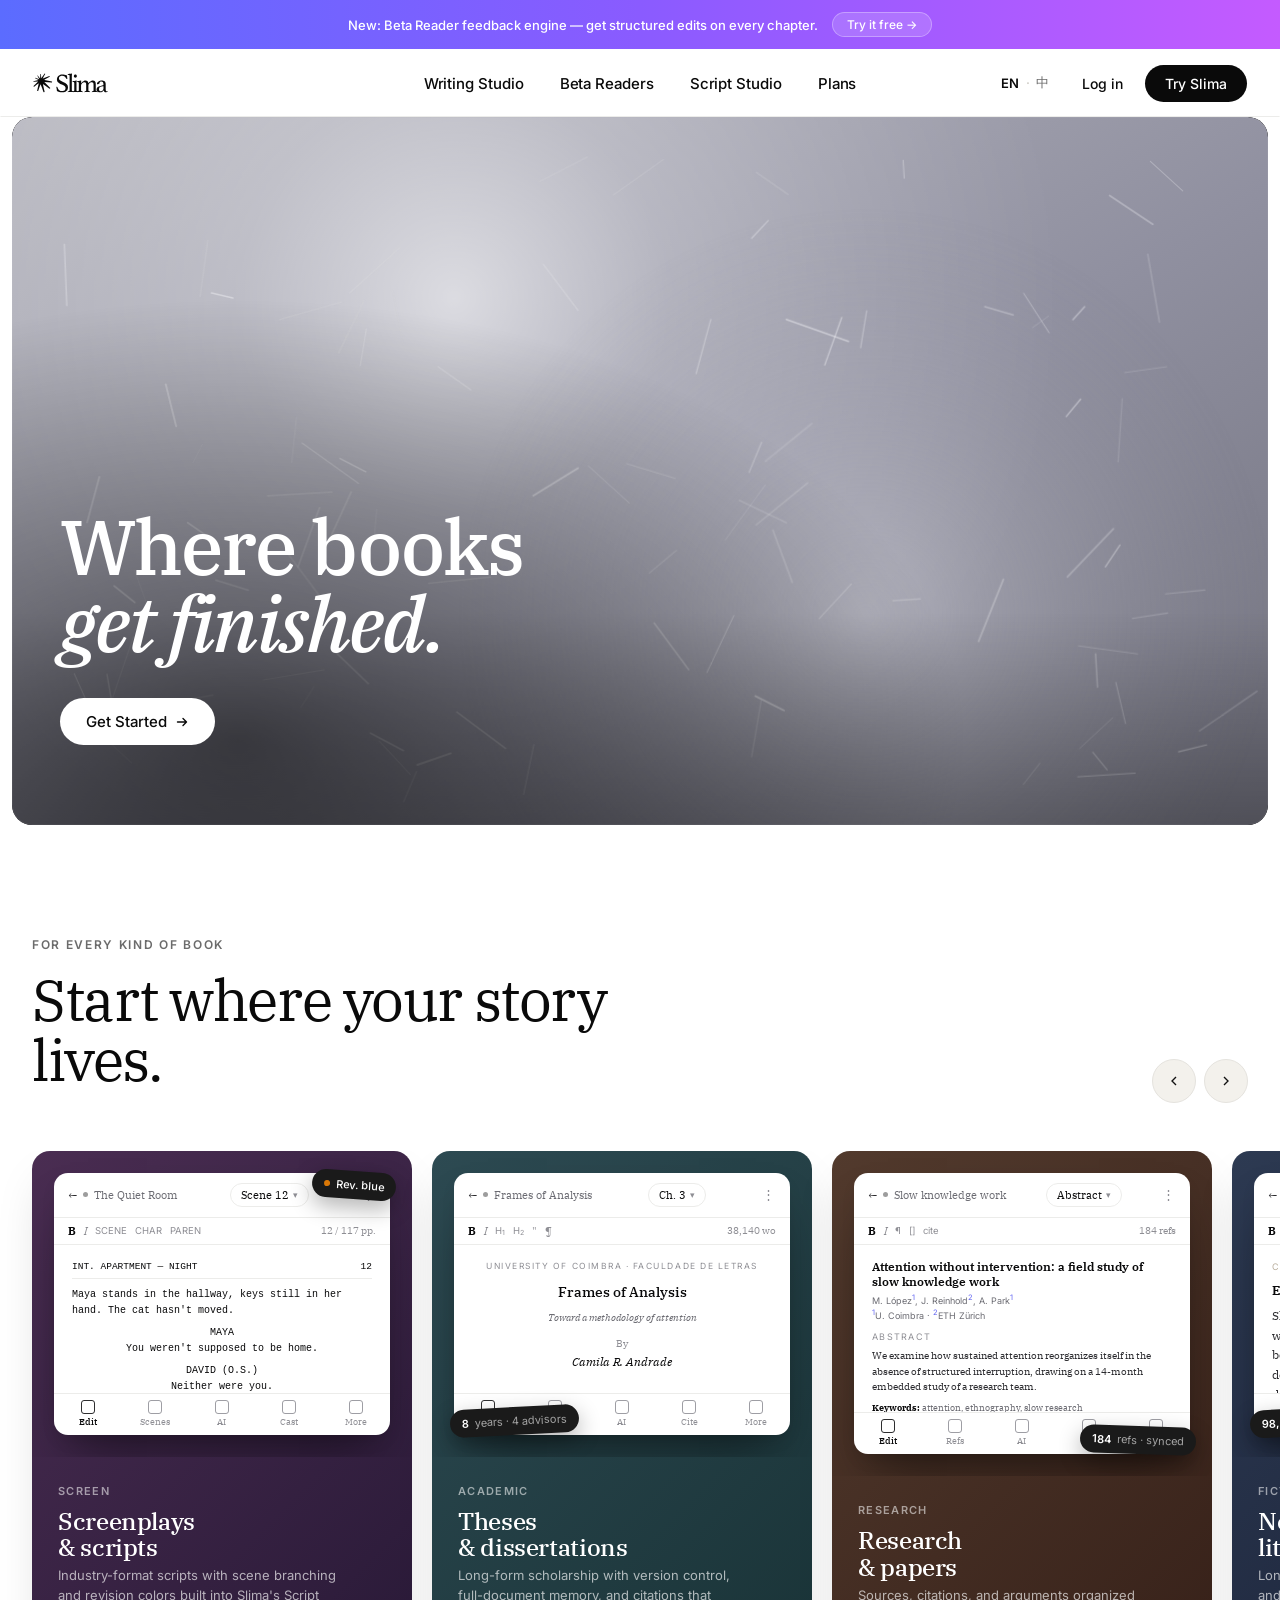
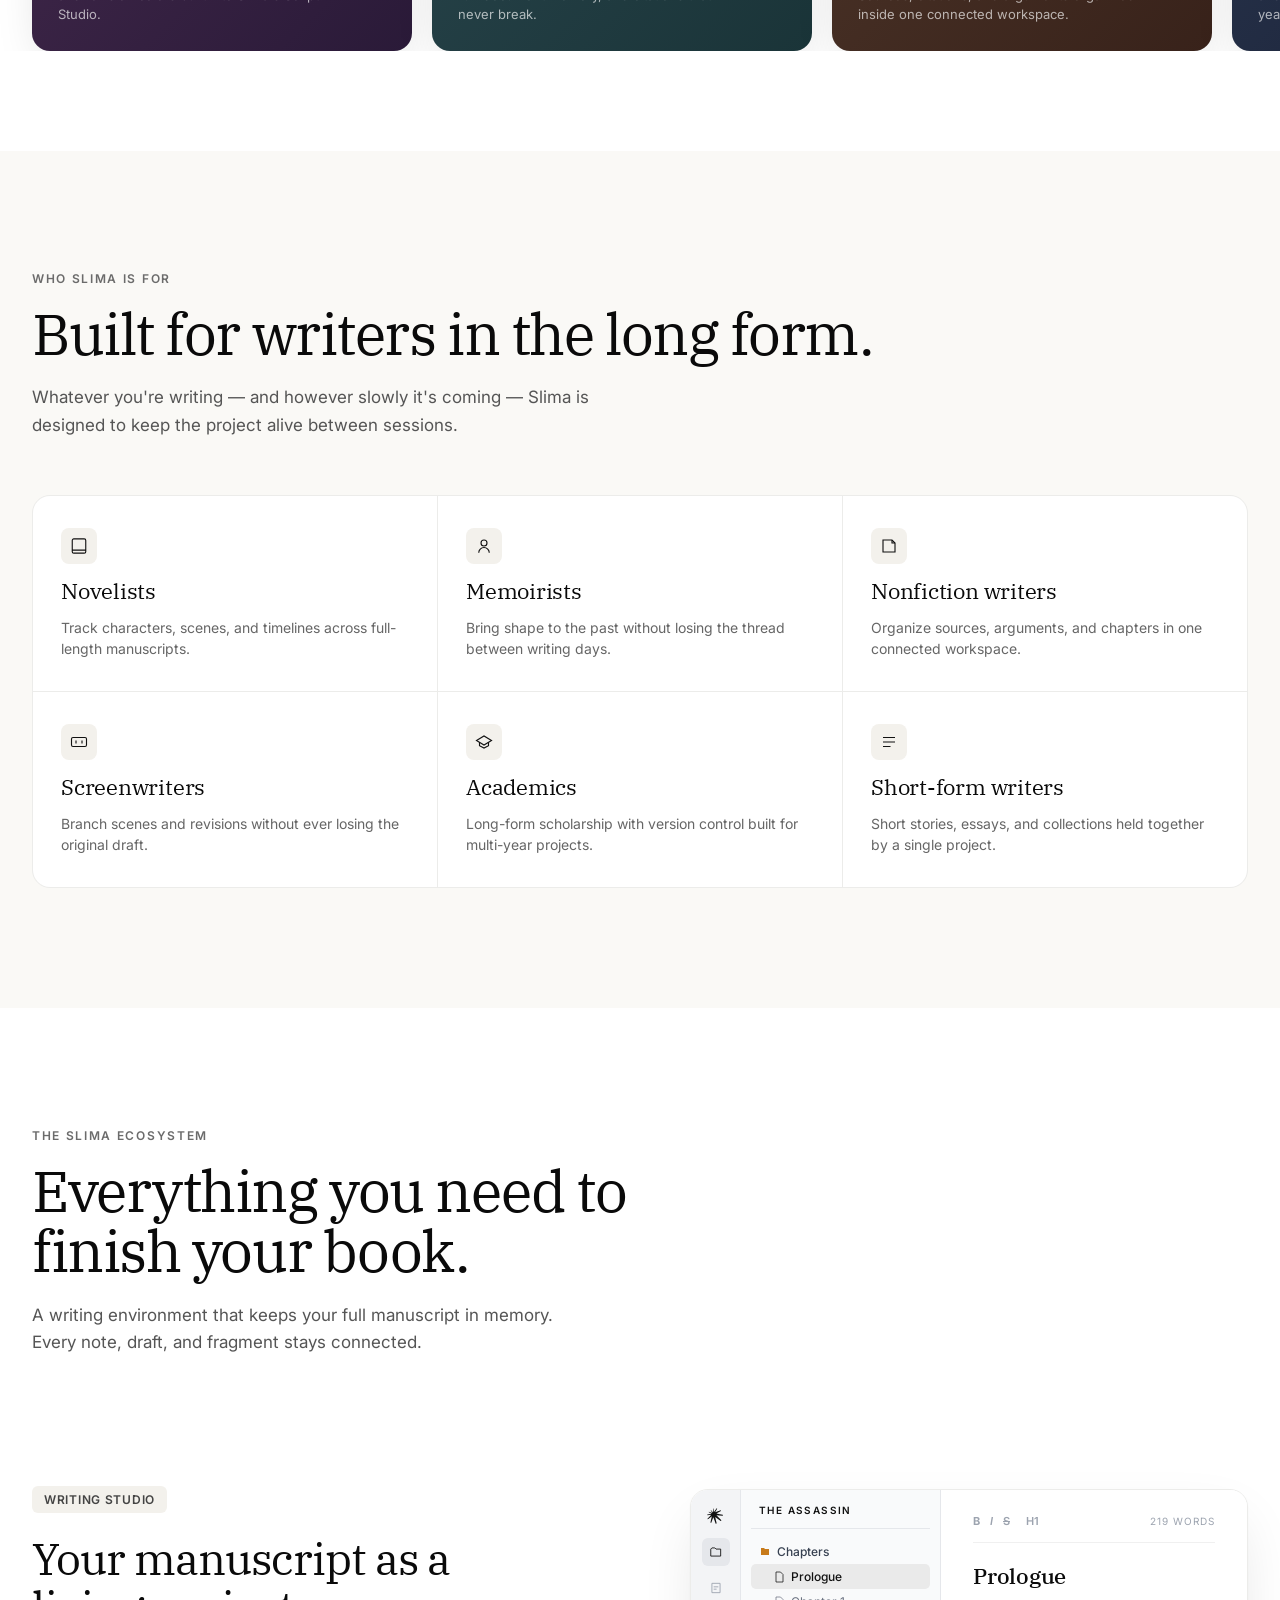
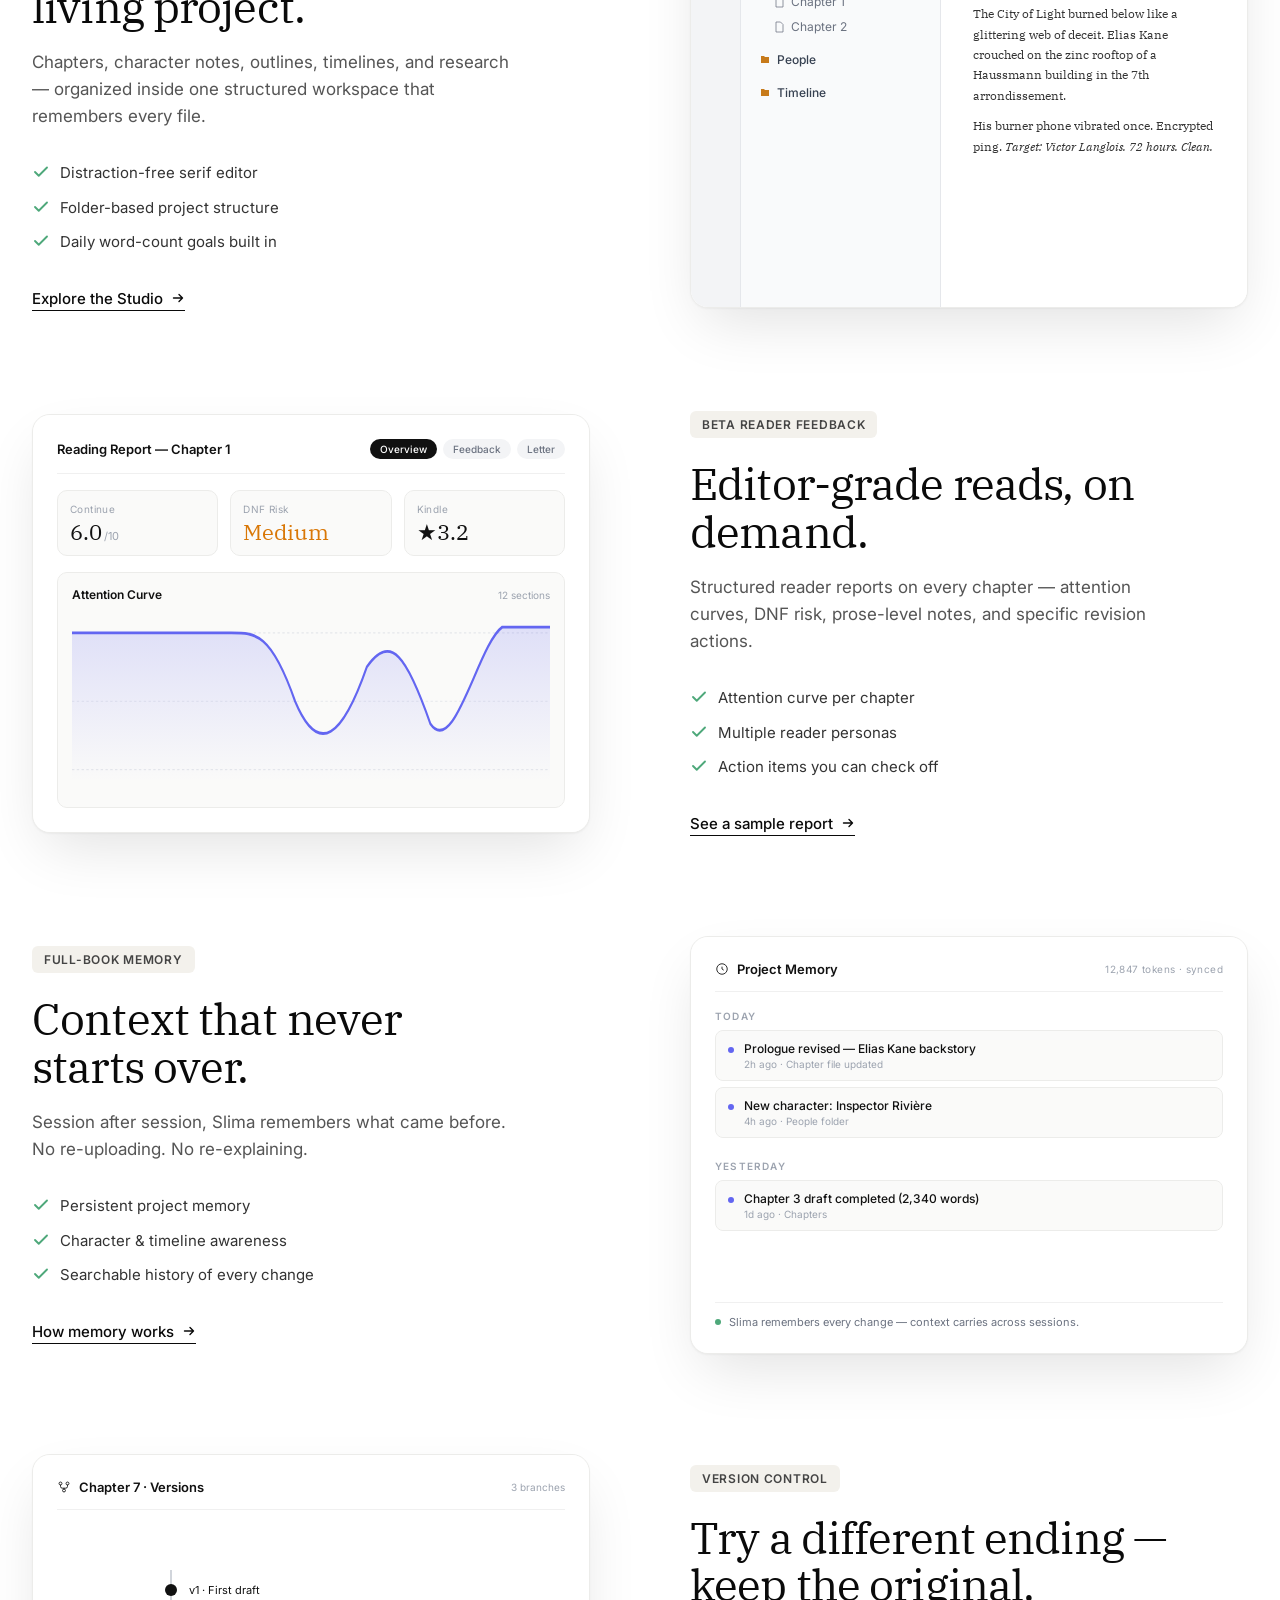
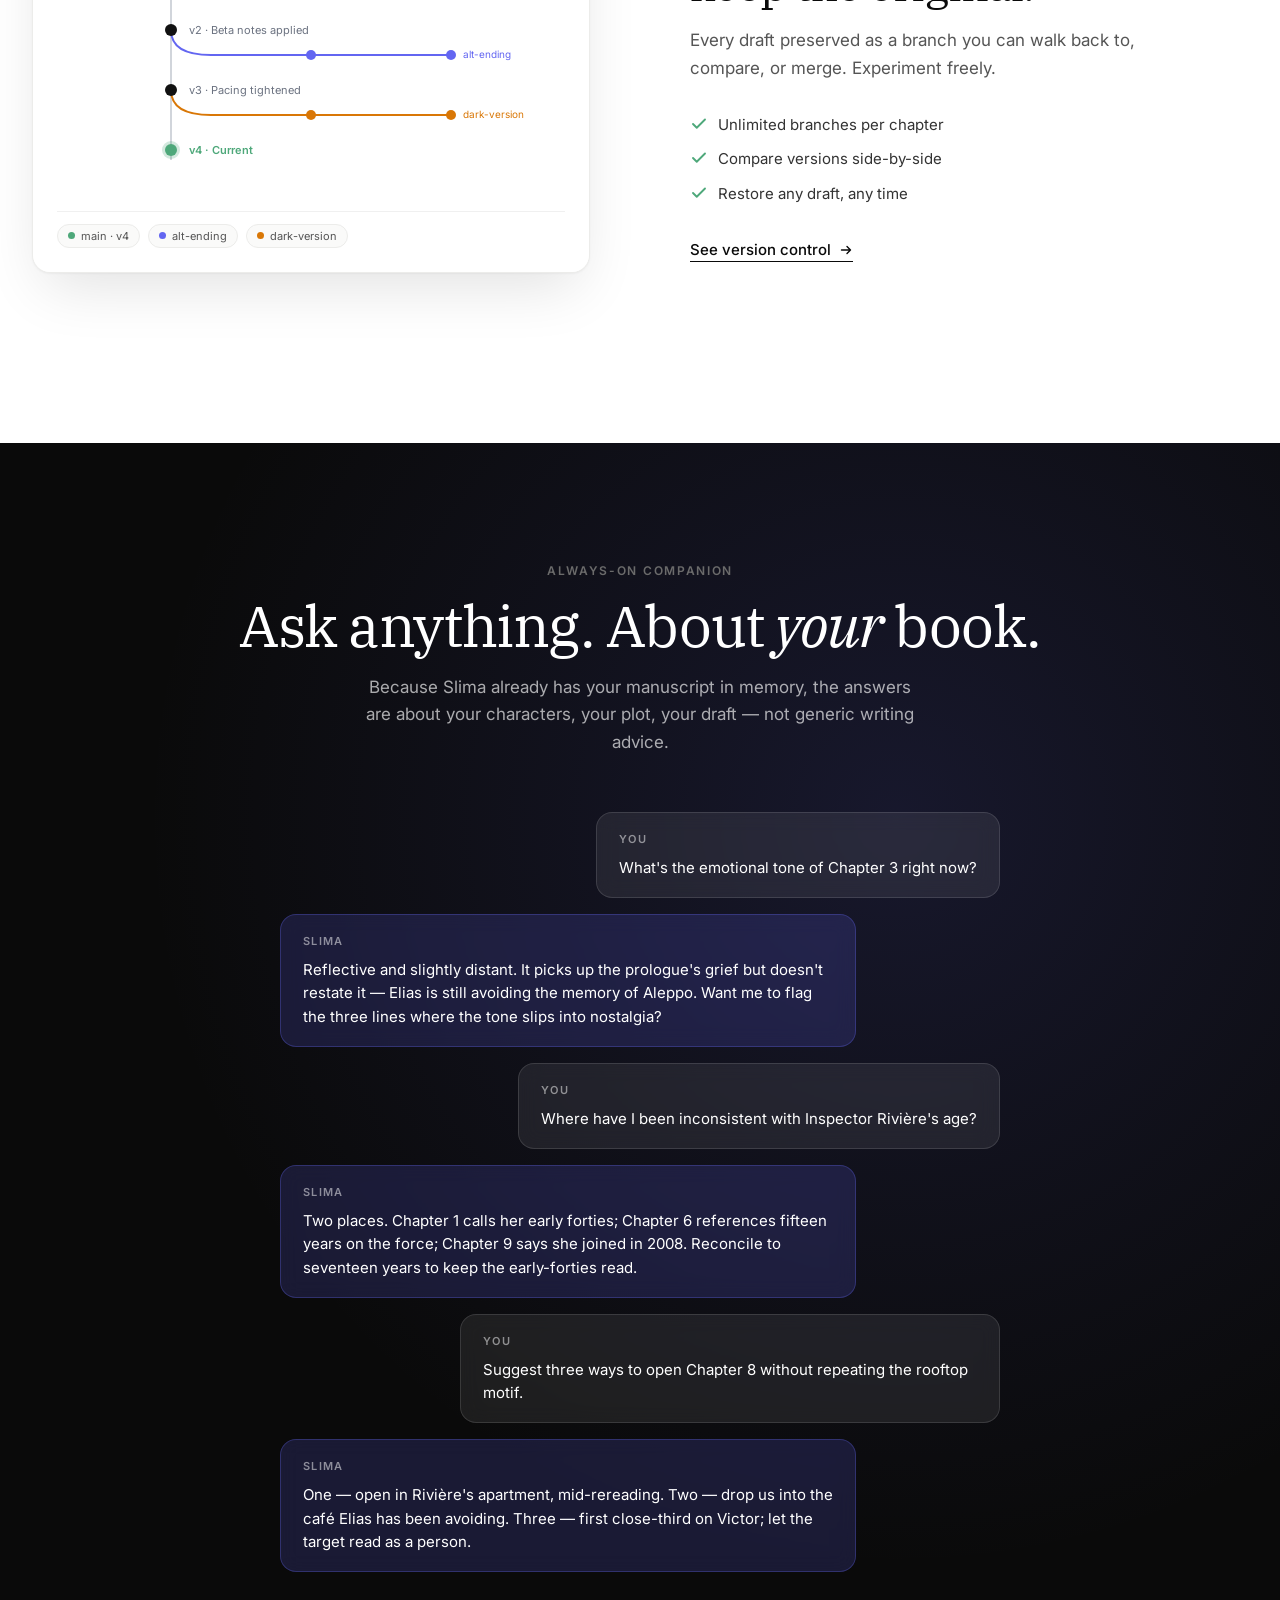
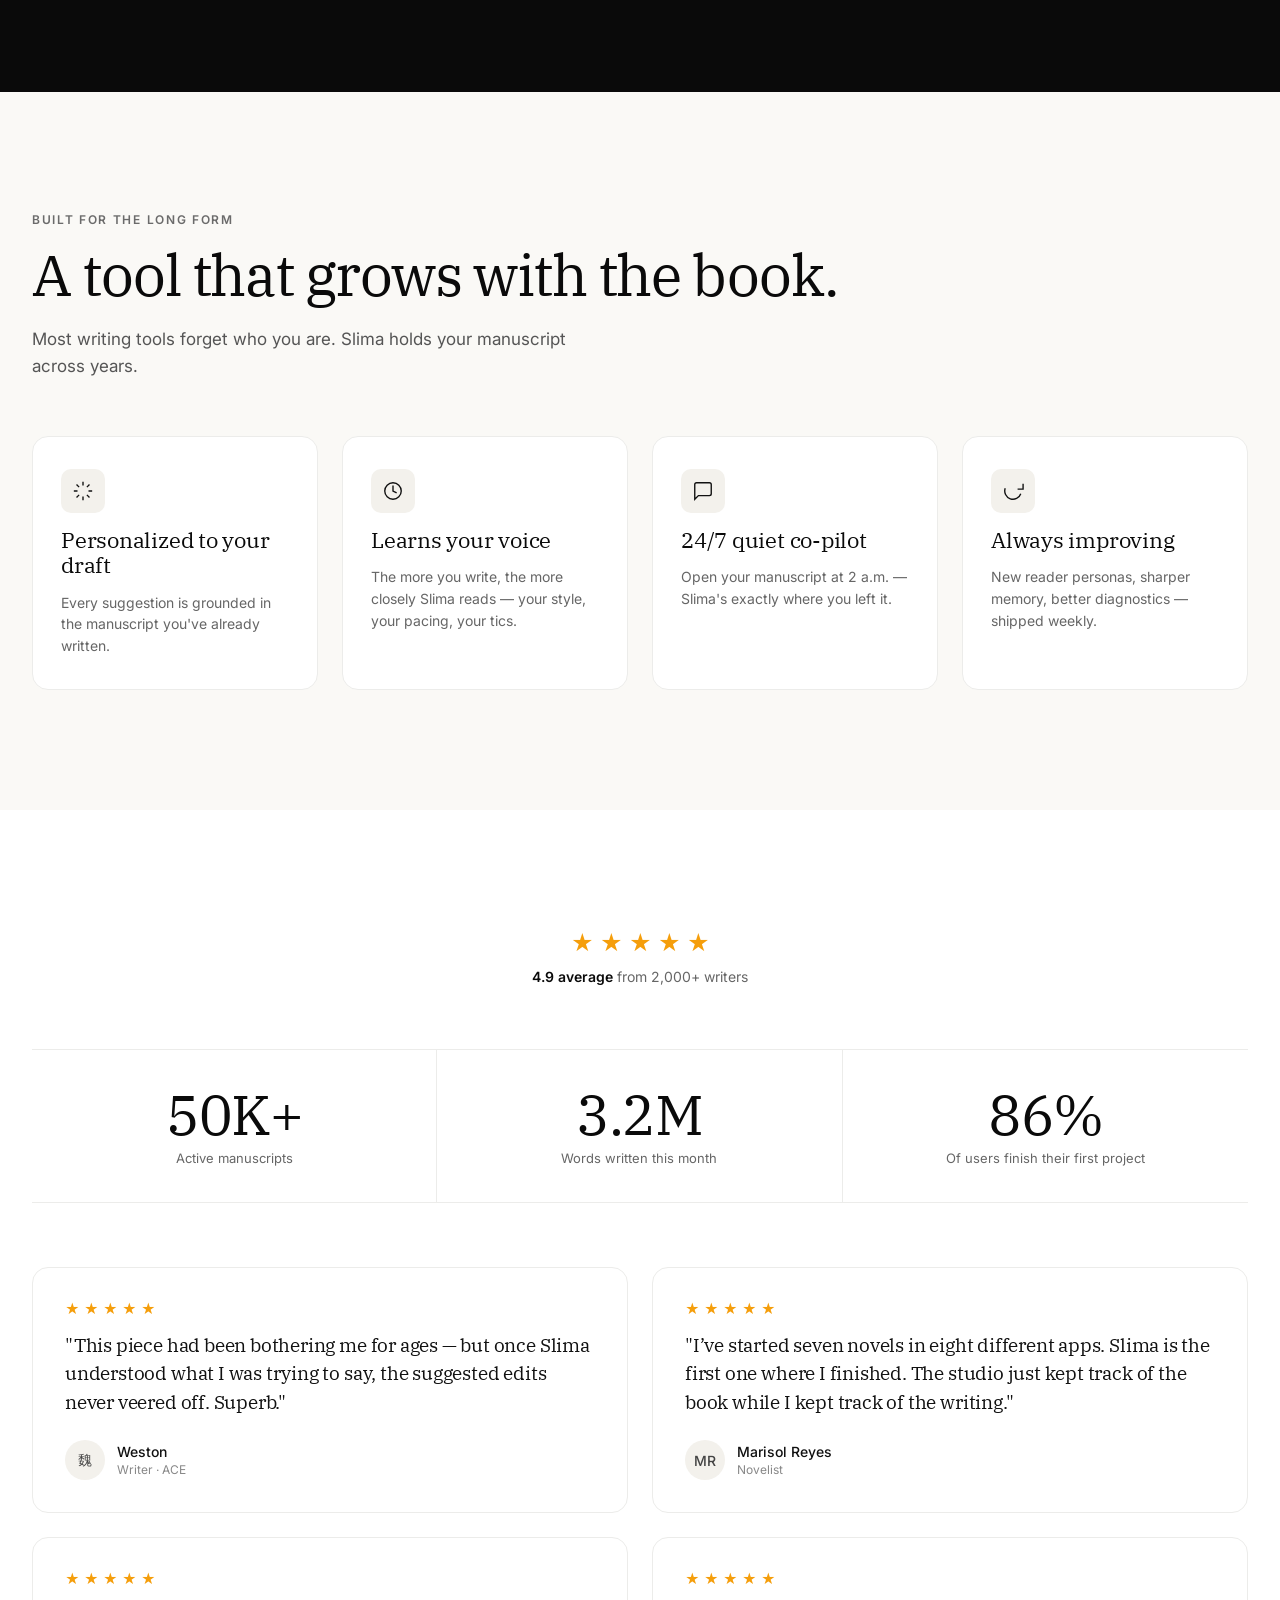
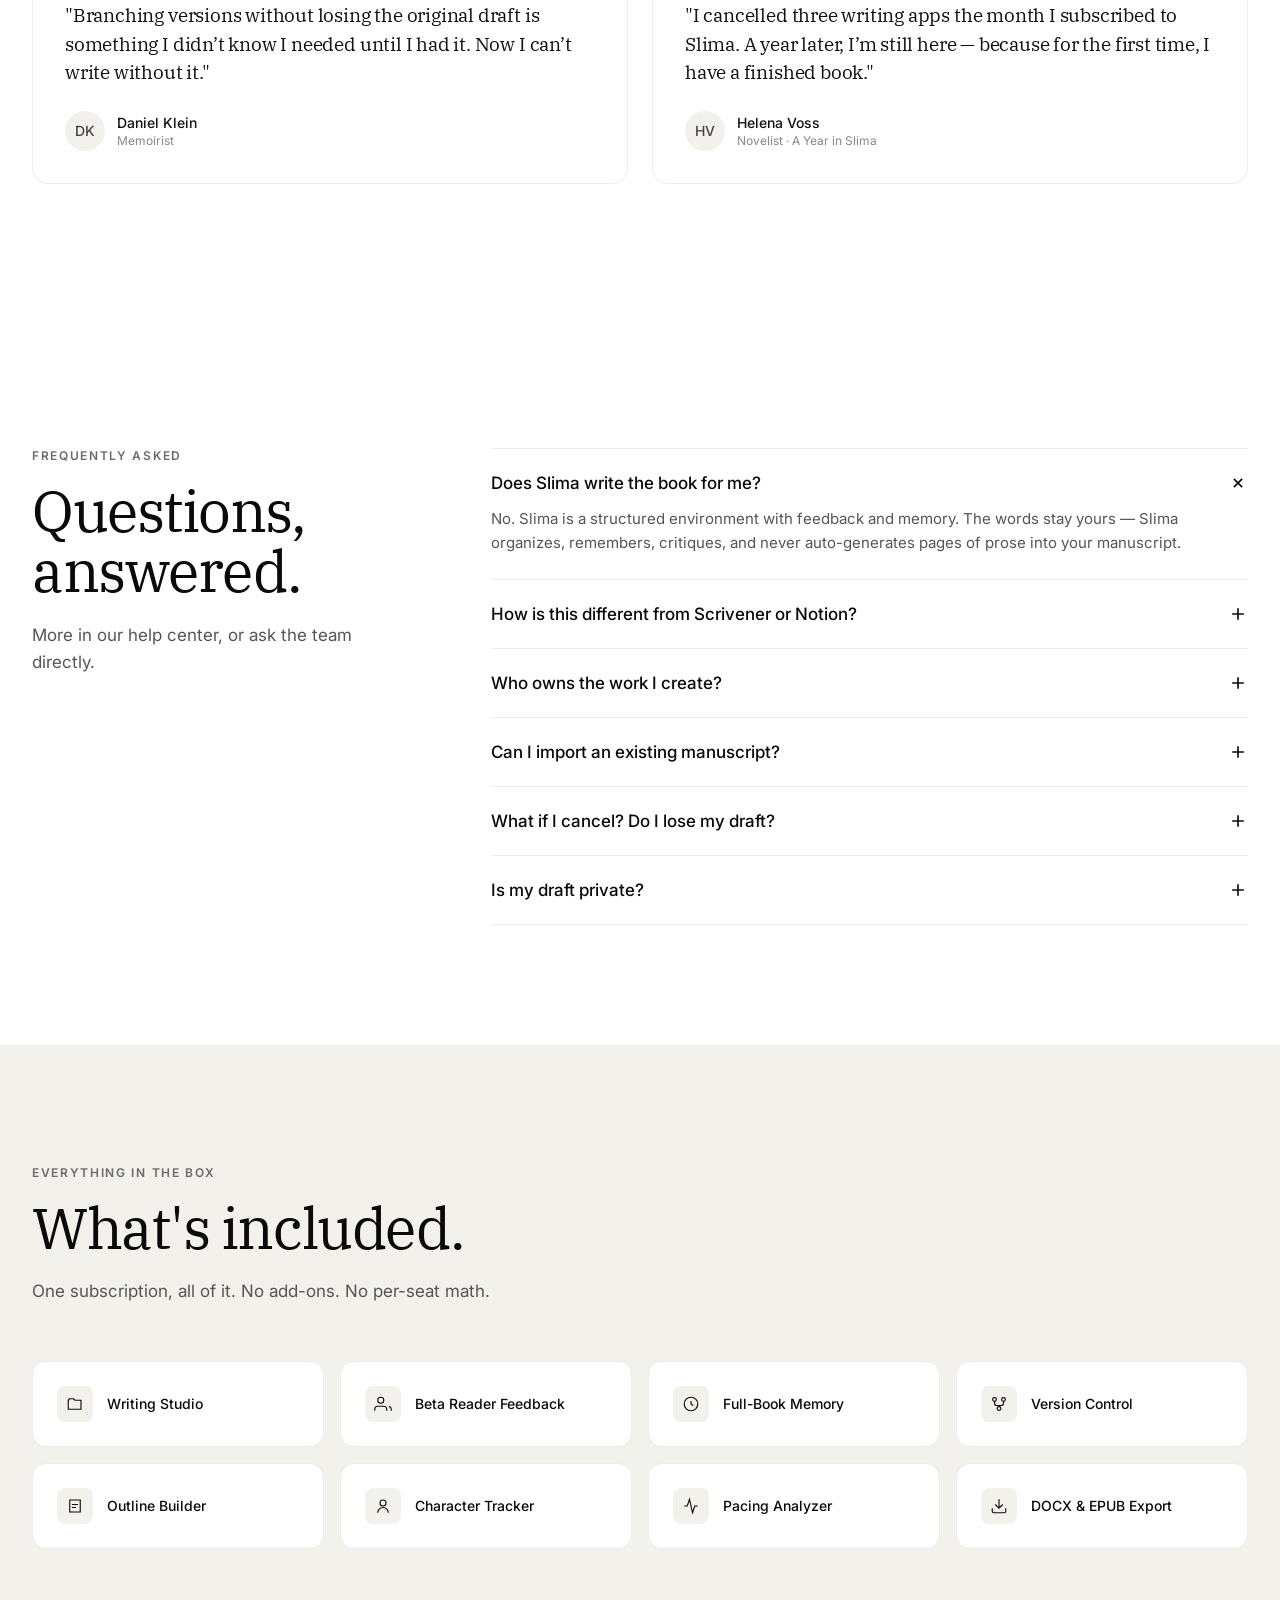
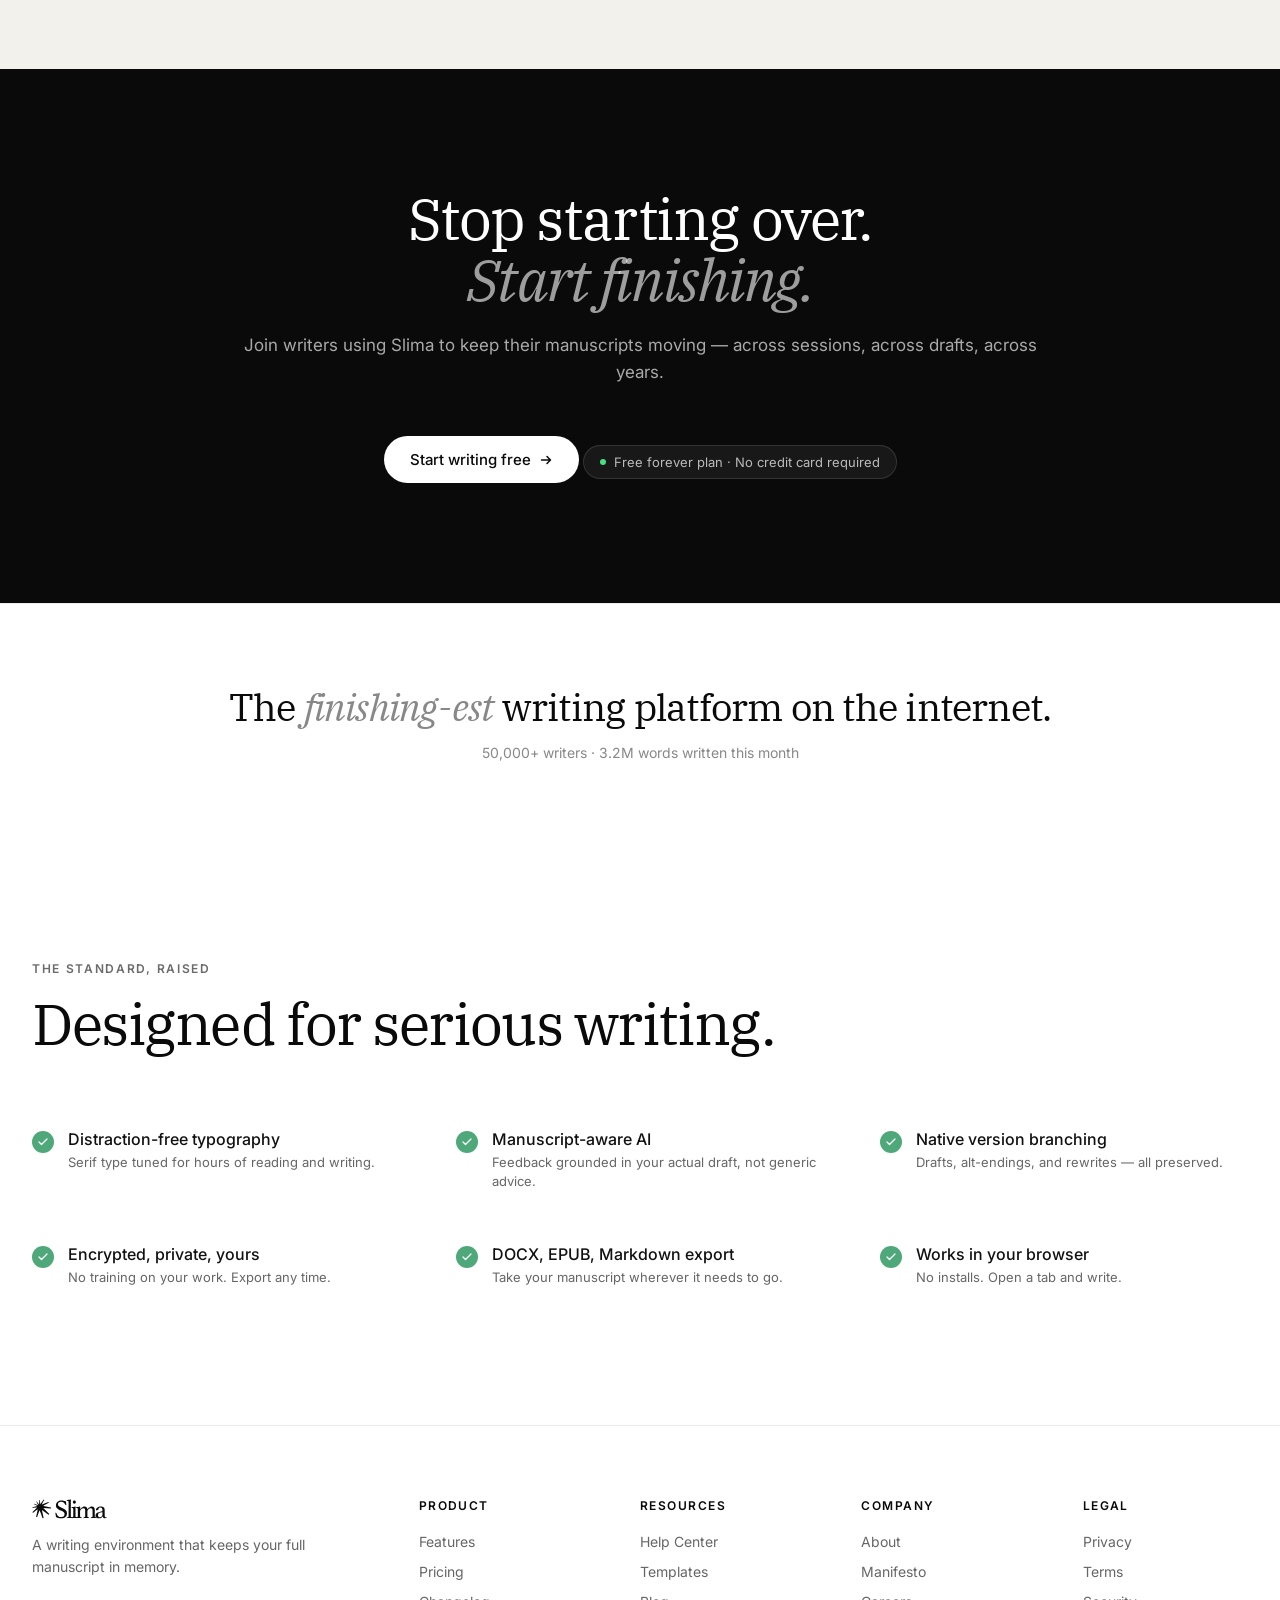
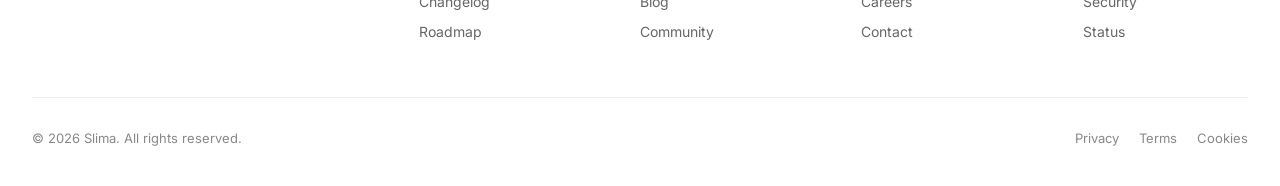
==== commit 69c9feff: "Reviews: tool-specific testimonials per page, diversify homepage - Homepage testimonials now show 1 " ====
--- a/index.html
+++ b/index.html
@@ -2261,26 +2261,26 @@
       </div>
       <div class="testimonial">
         <div class="testimonial-stars">★ ★ ★ ★ ★</div>
-        <p class="testimonial-quote" data-i18n="t.tim1">"The software is very easy to use and the core concept is excellent. I use it as a writer's writing studio, and I've also used the reader test-reading feature. Overall the experience is very smooth — it's been a huge help."</p>
+        <p class="testimonial-quote" data-i18n="t.marisol">"I've started seven novels in eight different apps. Slima is the first one where I finished. The studio just kept track of the book while I kept track of the writing."</p>
         <div class="testimonial-author">
-          <div class="testimonial-avatar">蔡</div>
-          <div><div class="testimonial-name" data-i18n="t.tim.name">Tim Tsai</div><div class="testimonial-role" data-i18n="t.tim.role">Writer</div></div>
+          <div class="testimonial-avatar">MR</div>
+          <div><div class="testimonial-name" data-i18n="t.marisol.name">Marisol Reyes</div><div class="testimonial-role" data-i18n="t.marisol.role">Novelist</div></div>
         </div>
       </div>
       <div class="testimonial">
         <div class="testimonial-stars">★ ★ ★ ★ ★</div>
-        <p class="testimonial-quote" data-i18n="t.weston2">"Today's experience was really great — I went back and revised a whole batch of recently-published pieces. Goes to show: my ability as an author may be limited, but my readers' taste is on point. ✌"</p>
+        <p class="testimonial-quote" data-i18n="t.daniel">"Branching versions without losing the original draft is something I didn't know I needed until I had it. Now I can't write without it."</p>
         <div class="testimonial-author">
-          <div class="testimonial-avatar">魏</div>
-          <div><div class="testimonial-name" data-i18n="t.weston.name">Weston</div><div class="testimonial-role" data-i18n="t.weston.role">Writer · ACE</div></div>
+          <div class="testimonial-avatar">DK</div>
+          <div><div class="testimonial-name" data-i18n="t.daniel.name">Daniel Klein</div><div class="testimonial-role" data-i18n="t.daniel.role">Memoirist</div></div>
         </div>
       </div>
       <div class="testimonial">
         <div class="testimonial-stars">★ ★ ★ ★ ★</div>
-        <p class="testimonial-quote" data-i18n="t.weston3">"The reader-feedback reports are fascinating — I'm still working up the nerve to swallow them whole. As a writing newbie, the Kindle data makes me want to chase a perfect score. The editor's notes feel honest — readers can be brutal."</p>
+        <p class="testimonial-quote" data-i18n="t.helena">"I cancelled three writing apps the month I subscribed to Slima. A year later, I'm still here — because for the first time, I have a finished book."</p>
         <div class="testimonial-author">
-          <div class="testimonial-avatar">魏</div>
-          <div><div class="testimonial-name" data-i18n="t.weston.name">Weston</div><div class="testimonial-role" data-i18n="t.weston.role">Writer · ACE</div></div>
+          <div class="testimonial-avatar">HV</div>
+          <div><div class="testimonial-name" data-i18n="t.helena.name">Helena Voss</div><div class="testimonial-role" data-i18n="t.helena.role">Novelist · A Year in Slima</div></div>
         </div>
       </div>
     </div>
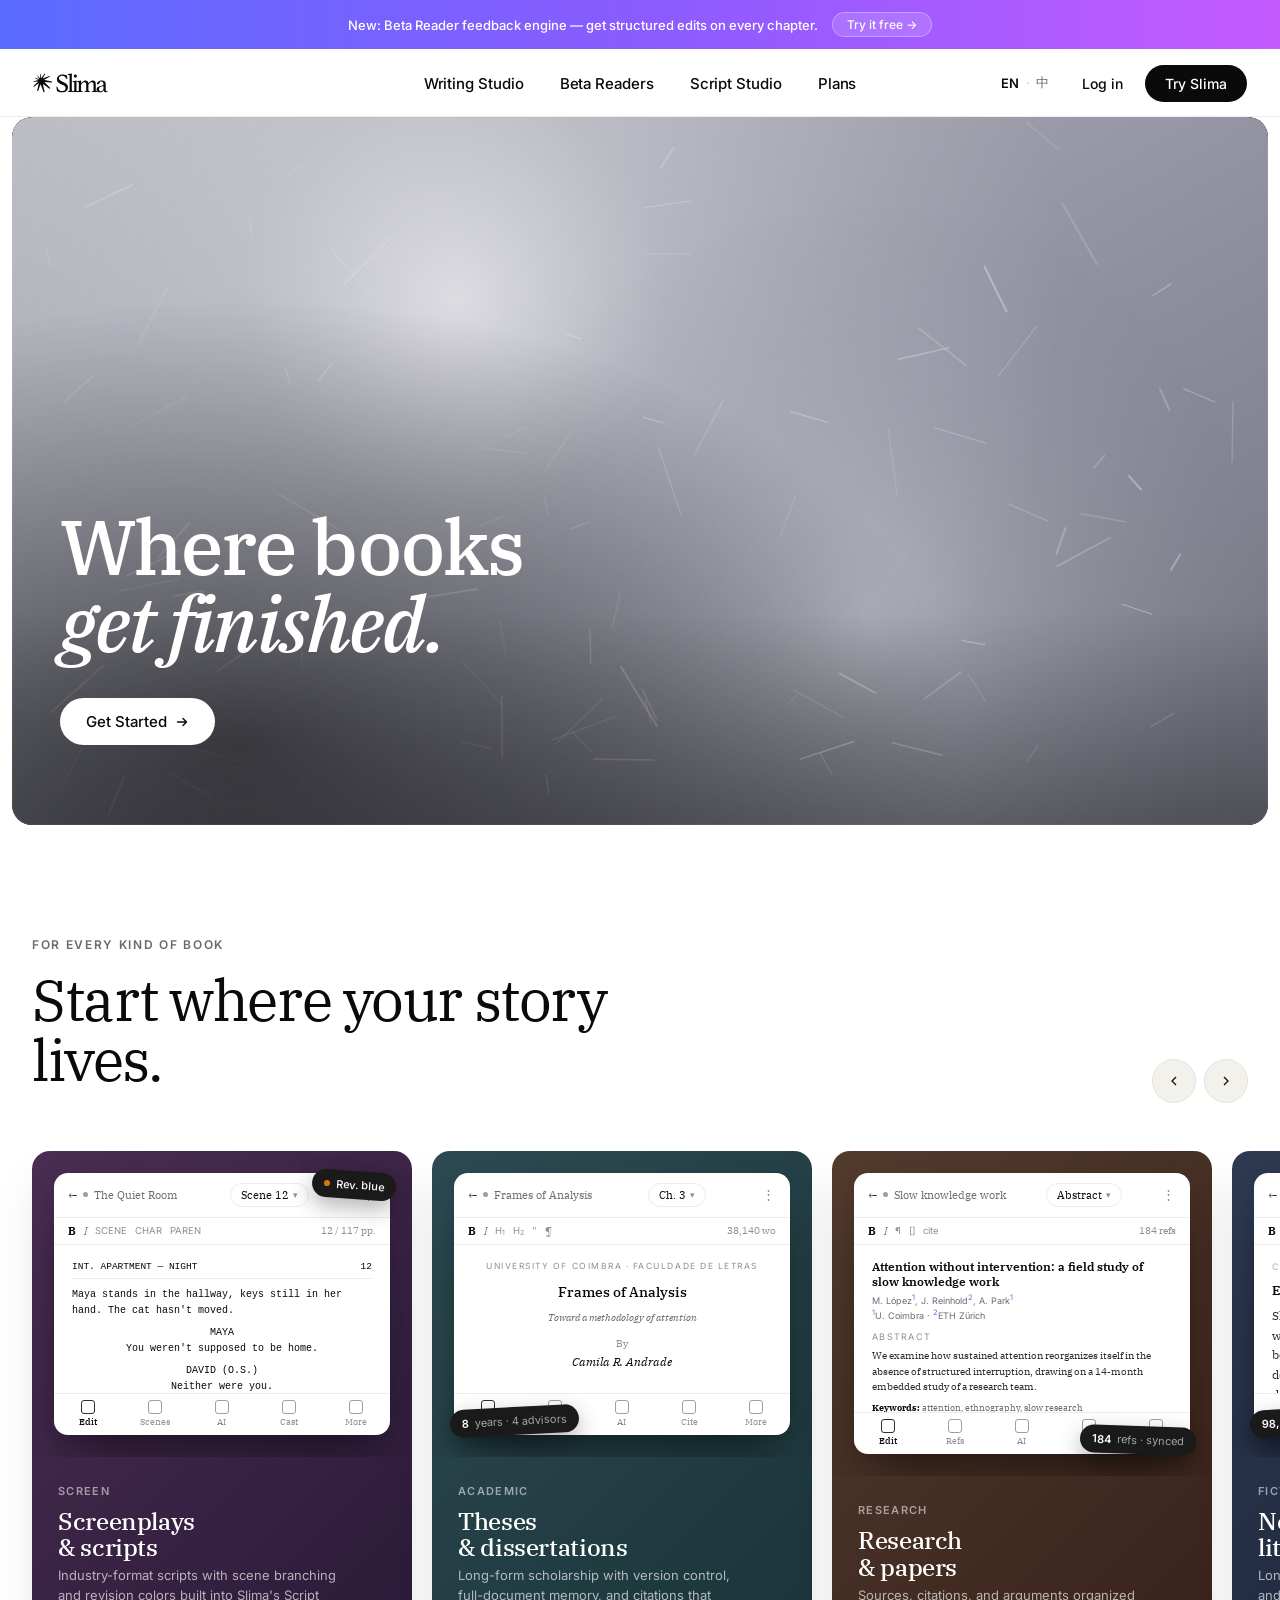
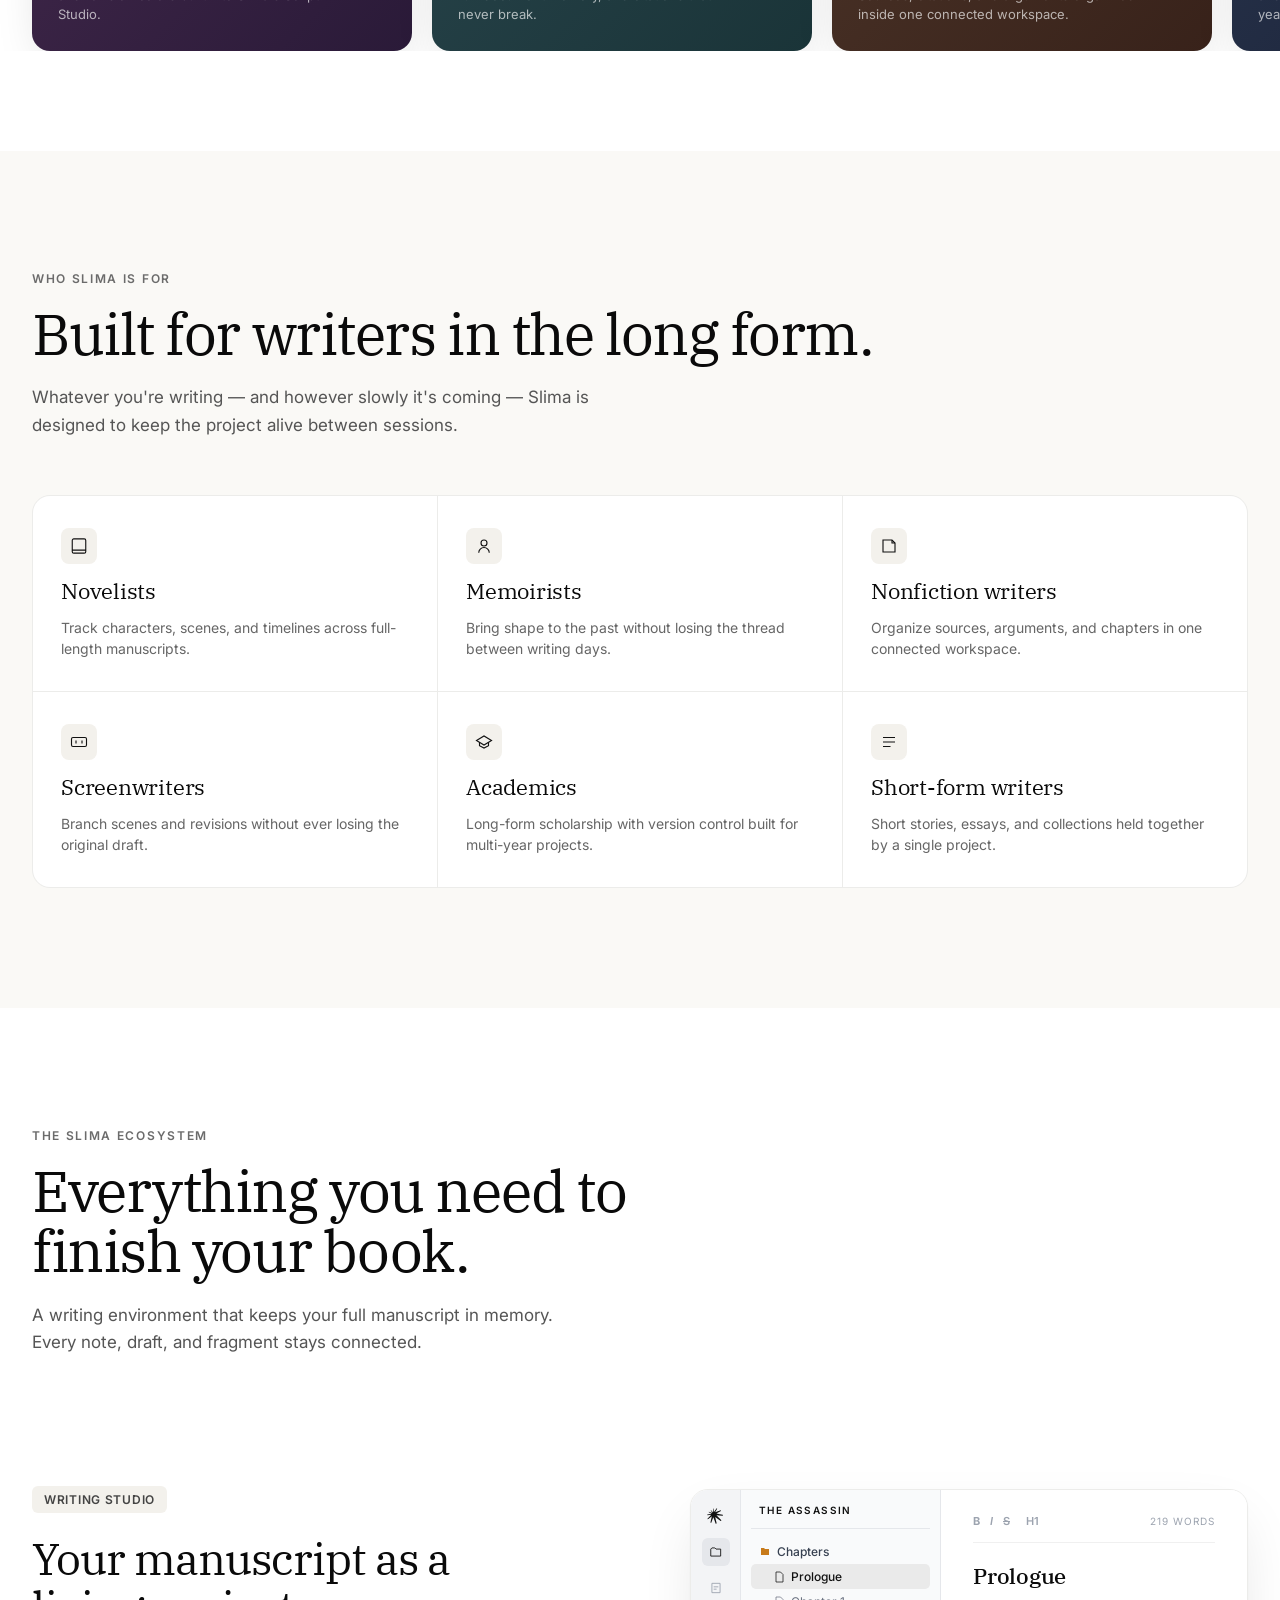
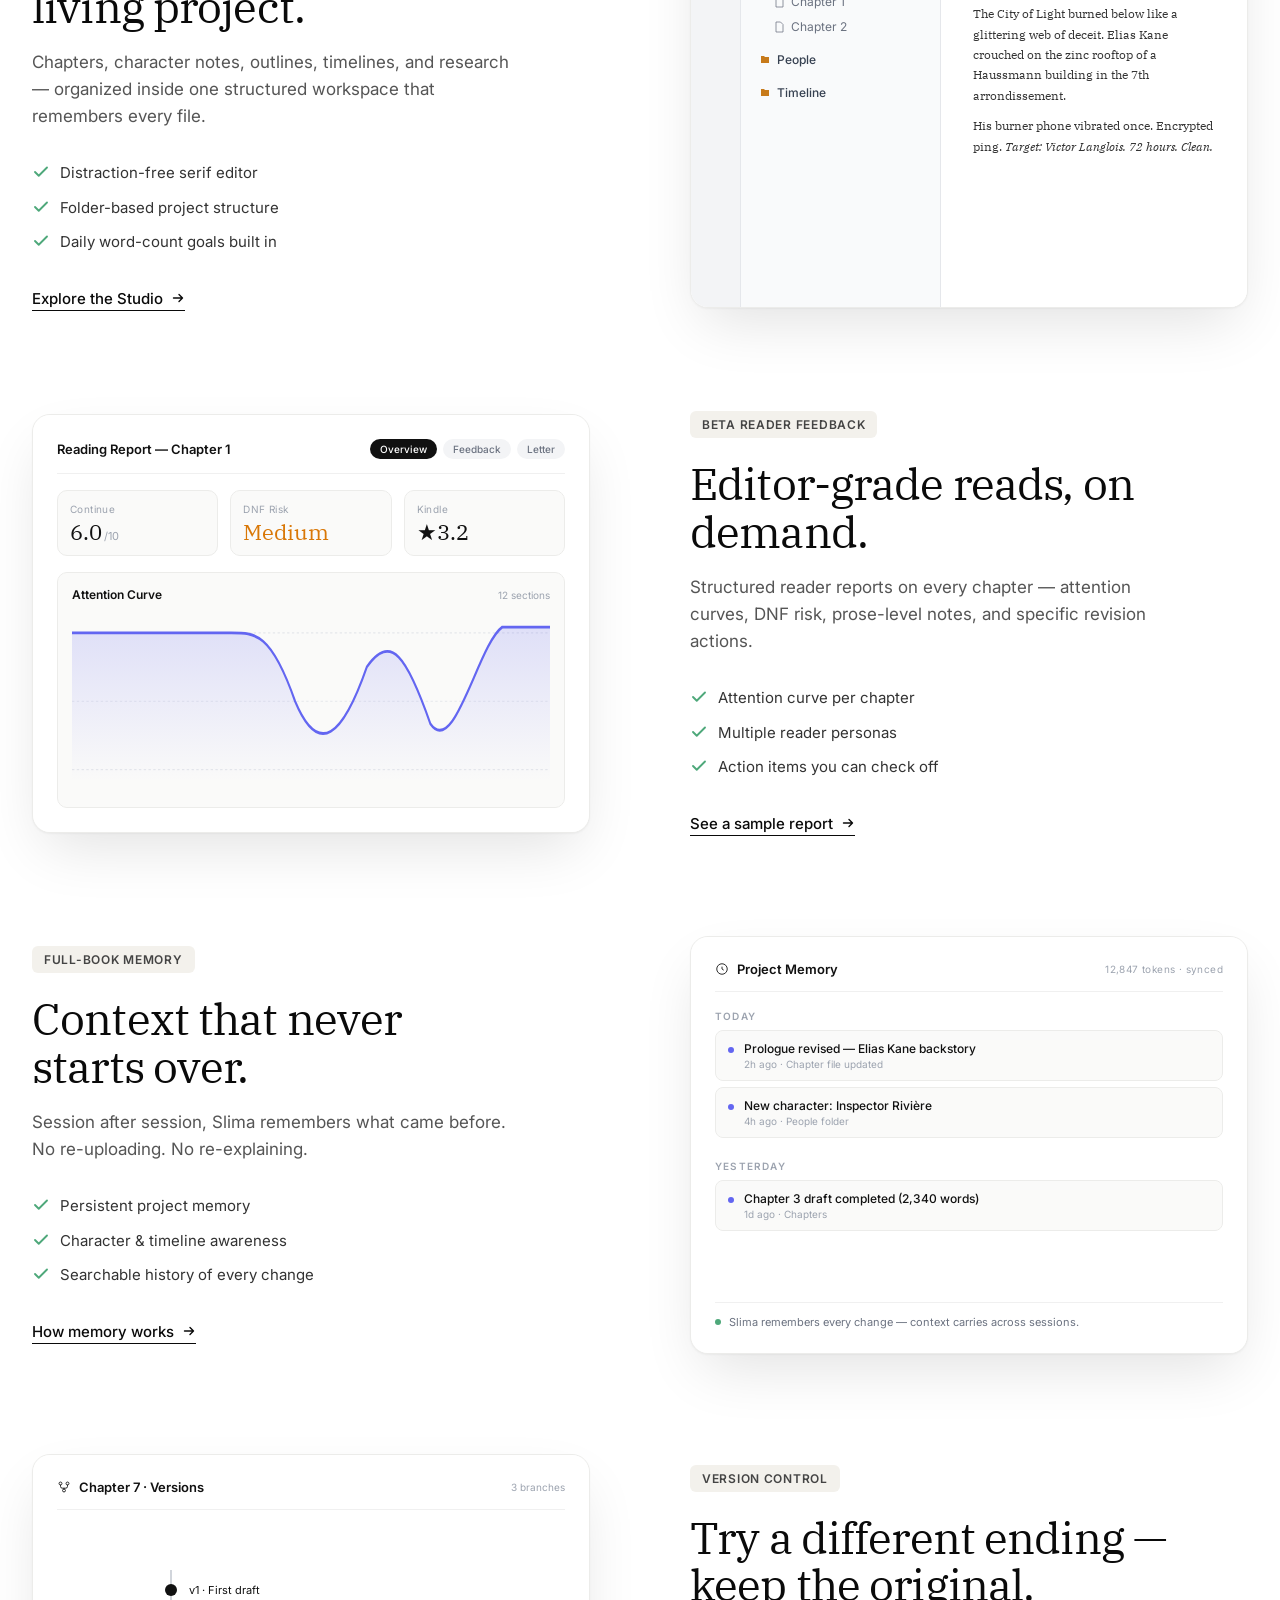
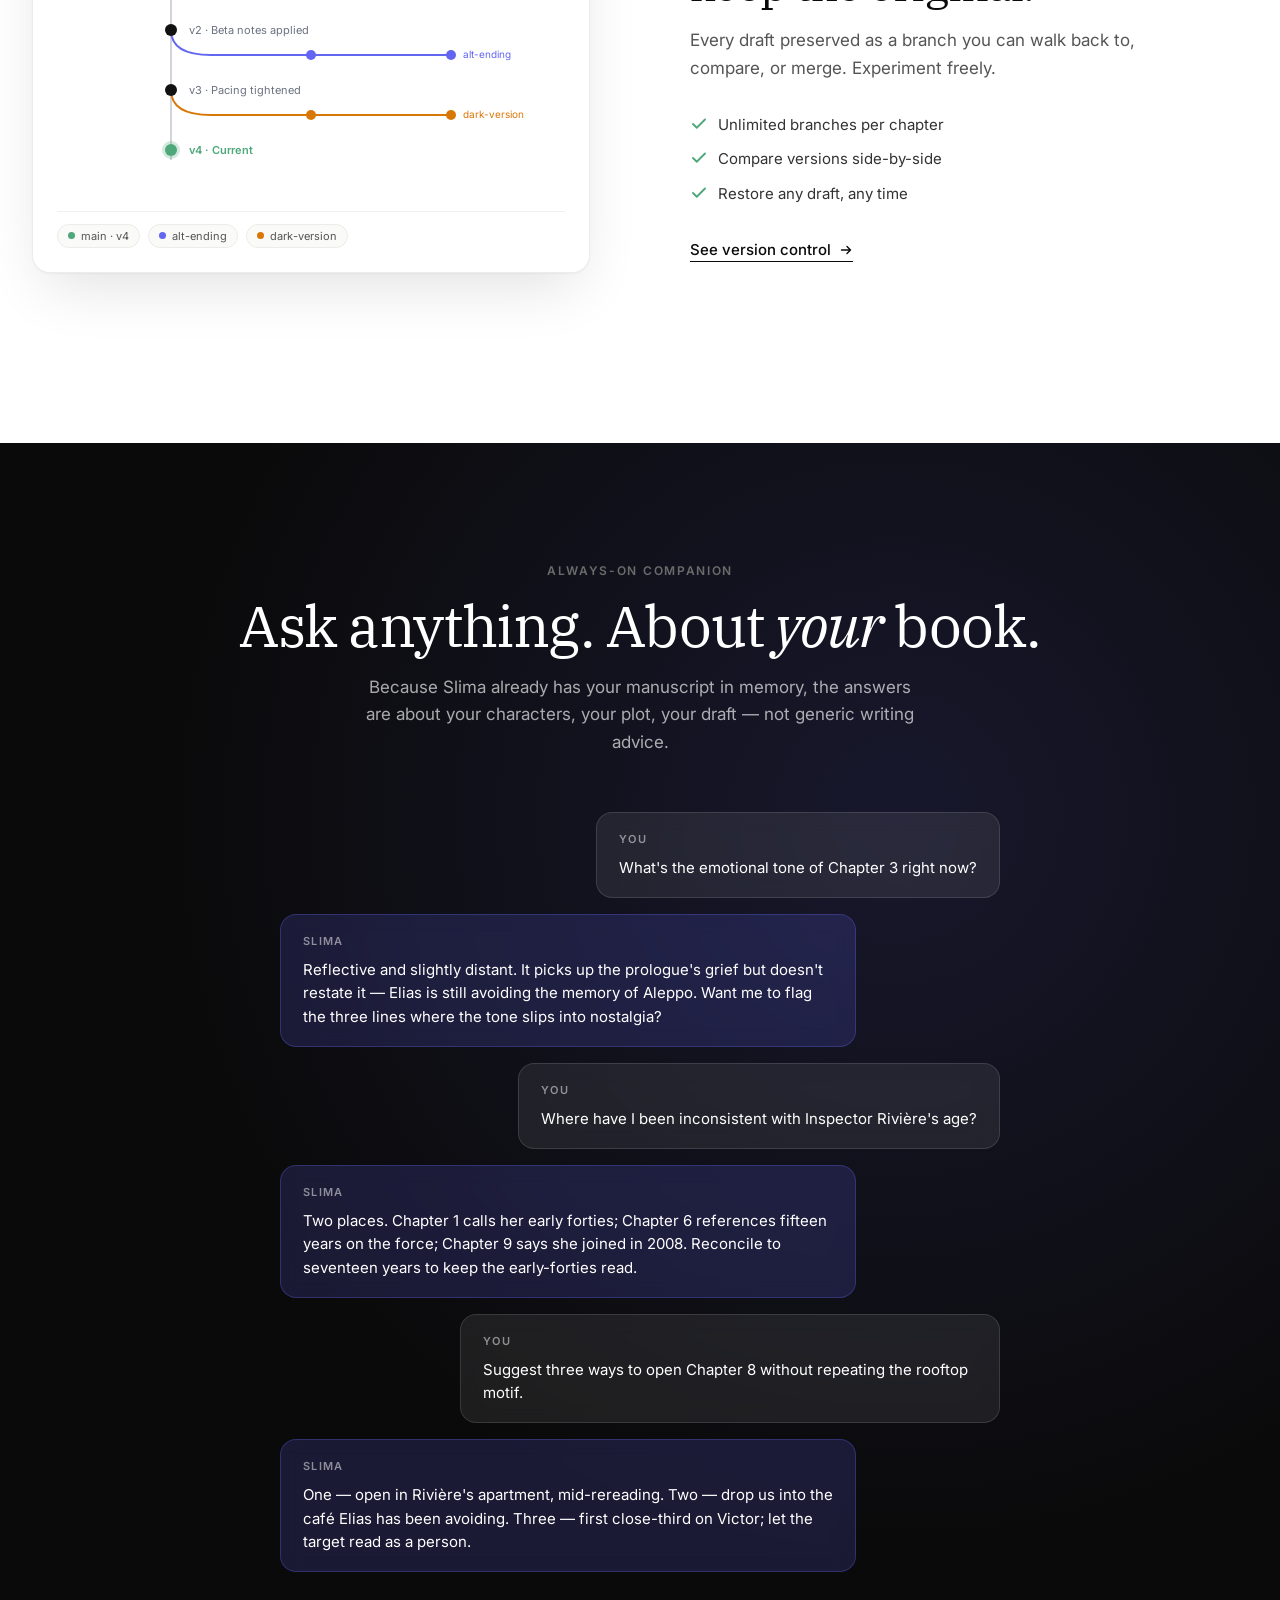
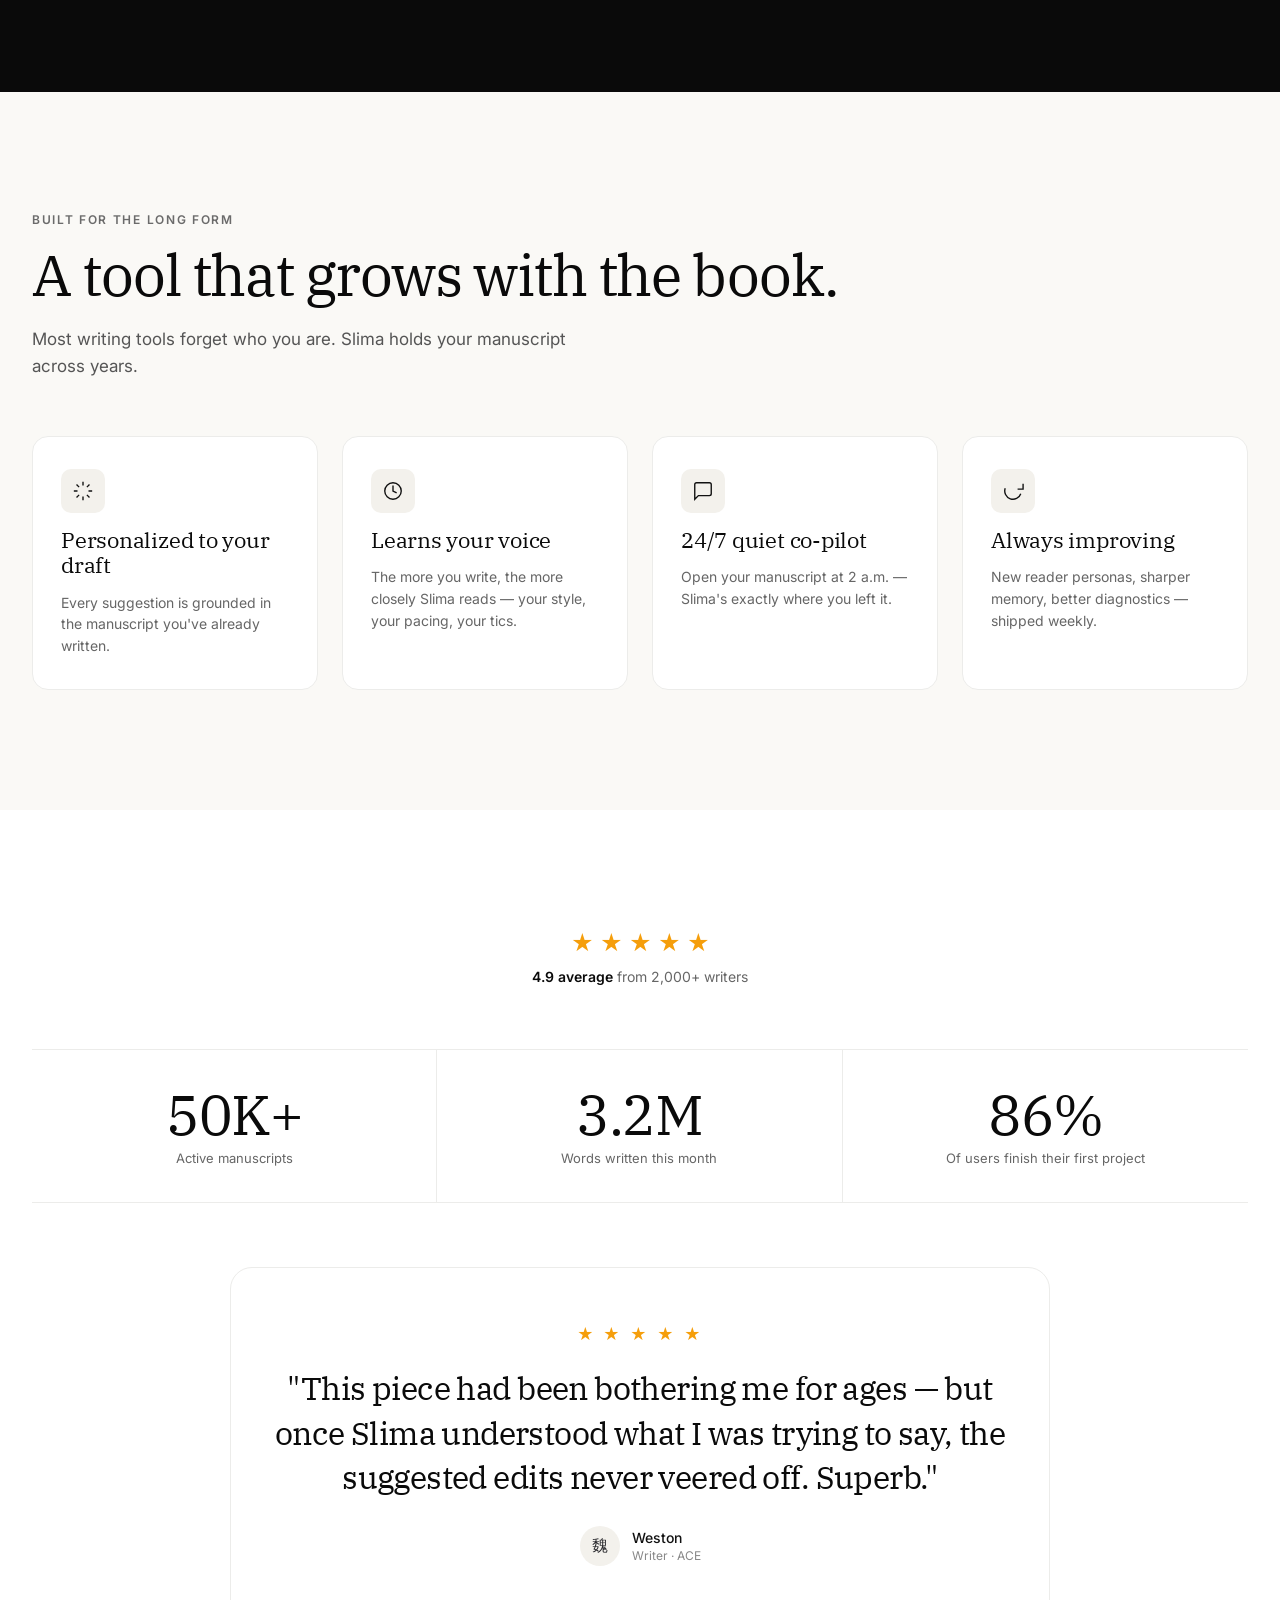
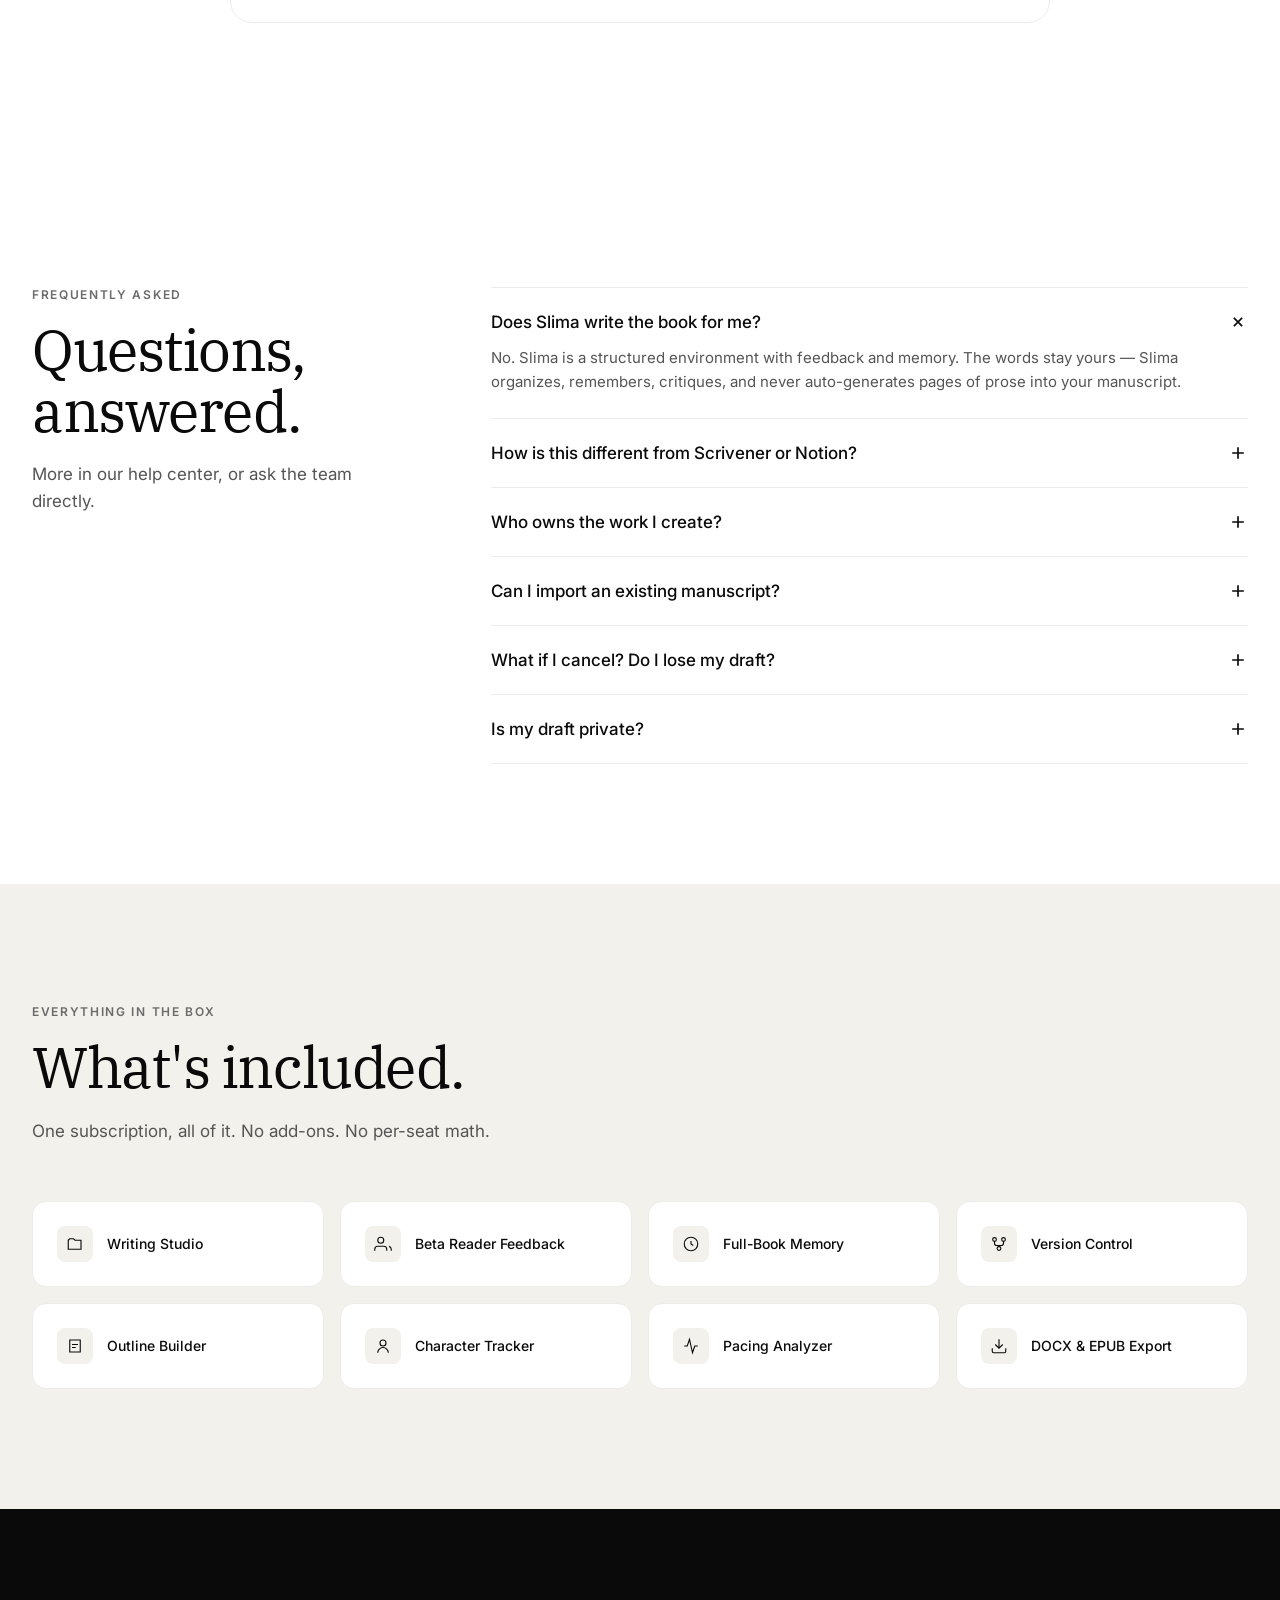
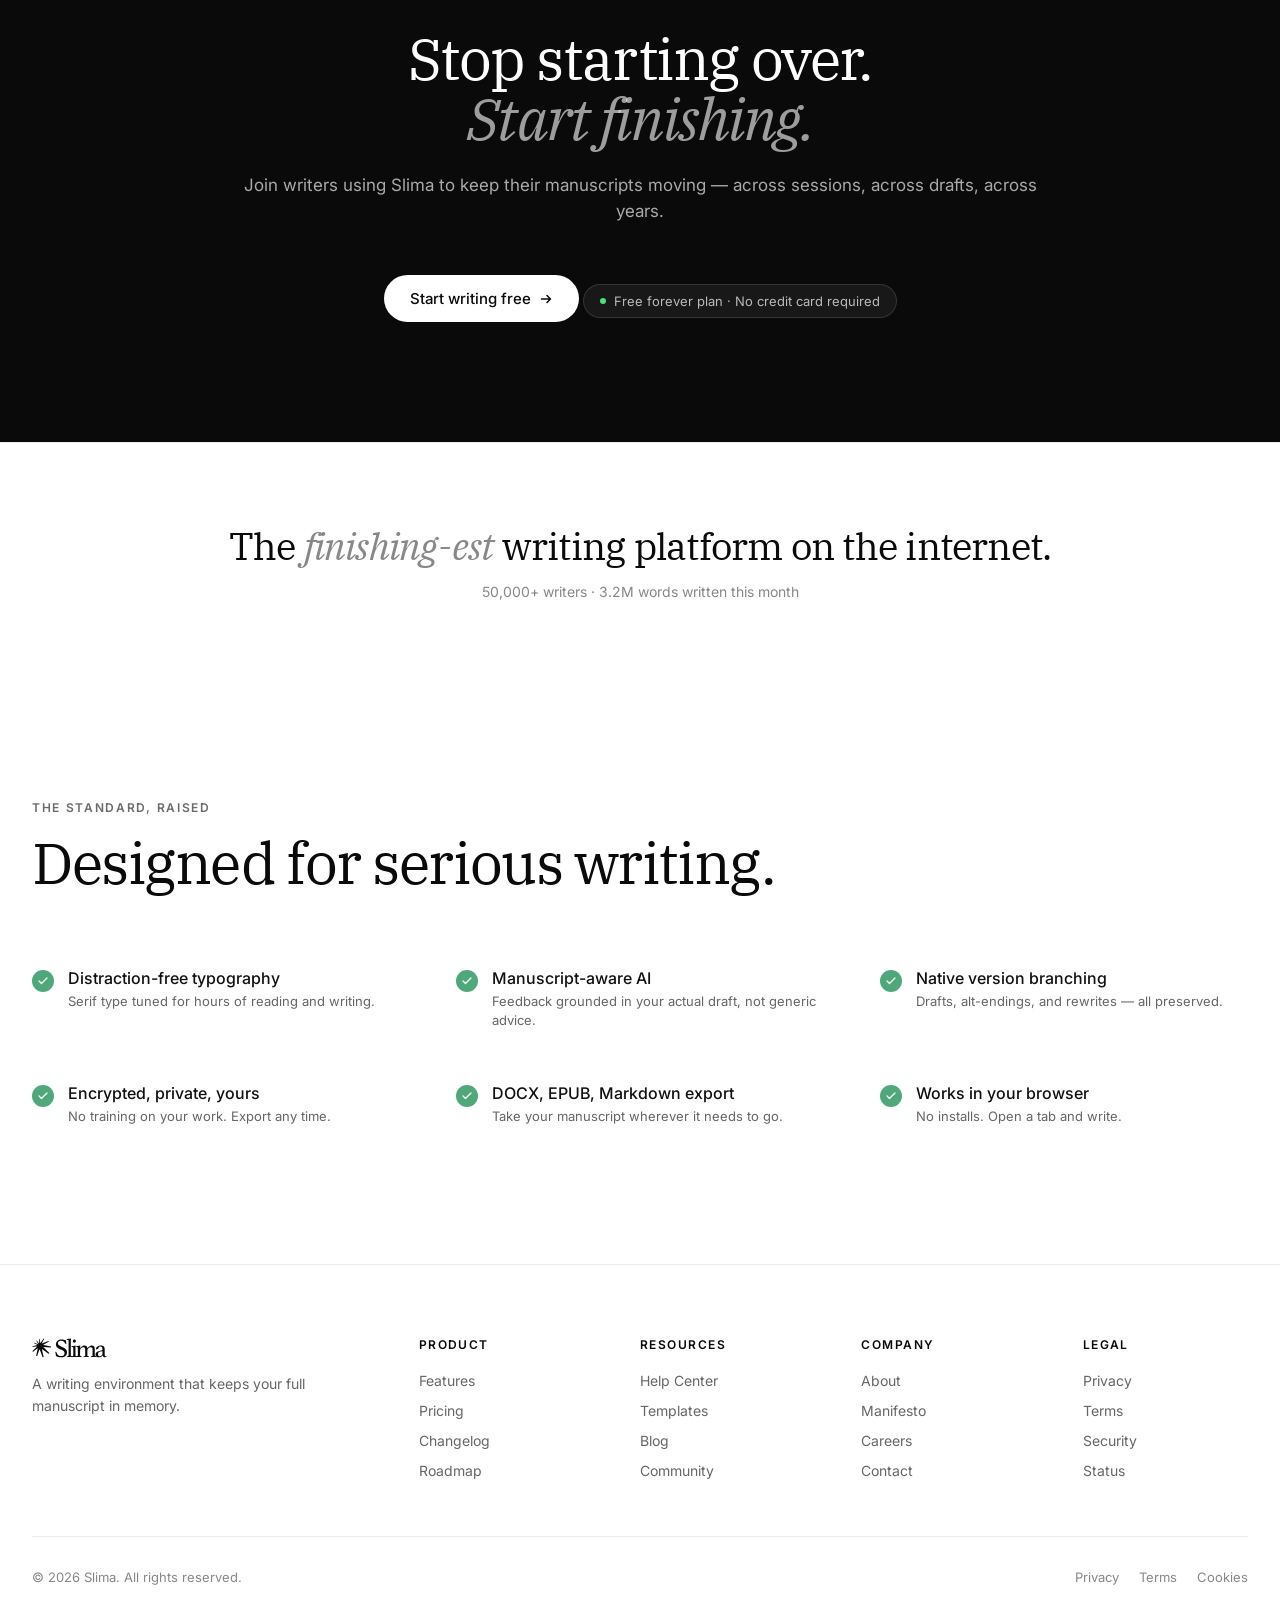
==== commit 10f2680d: "Reviews: keep only real Weston quotes, one per page Per user direction, every fabricated reviewer (M" ====
--- a/index.html
+++ b/index.html
@@ -1318,33 +1318,60 @@
     font-size: 13px; color: #666;
     margin-top: 8px;
   }
-  .testimonials {
-    display: grid;
-    grid-template-columns: repeat(2, 1fr);
-    gap: 24px;
-  }
-  .testimonial {
+  /* Featured single testimonial */
+  .testimonial-feature {
+    margin: 56px auto 0;
+    max-width: 820px;
+    text-align: center;
+    padding: 56px 32px;
     background: #fff;
-    padding: 32px;
     border: 1px solid var(--line);
-    border-radius: 16px;
-  }
-  .testimonial-stars { color: #f59e0b; font-size: 14px; margin-bottom: 14px; }
-  .testimonial-quote {
-    font-family: 'IBM Plex Serif', serif;
-    font-size: 19px; line-height: 1.5;
-    color: #111; margin-bottom: 24px;
-    letter-spacing: -0.01em;
-  }
-  .testimonial-author { display: flex; align-items: center; gap: 12px; }
-  .testimonial-avatar {
-    width: 40px; height: 40px; border-radius: 50%;
+    border-radius: 22px;
+  }
+  .testimonial-feature .stars {
+    color: #f59e0b;
+    font-size: 16px;
+    letter-spacing: 0.18em;
+    margin-bottom: 22px;
+  }
+  .testimonial-feature blockquote {
+    font-family: 'IBM Plex Serif', serif;
+    font-size: clamp(22px, 2.6vw, 32px);
+    line-height: 1.4;
+    color: #0a0a0a;
+    letter-spacing: -0.018em;
+    margin: 0 0 26px;
+    font-weight: 400;
+  }
+  .testimonial-feature blockquote em {
+    font-style: italic;
+    color: #6b6b72;
+  }
+  .testimonial-feature .author {
+    display: inline-flex; align-items: center; gap: 12px;
+    text-align: left;
+  }
+  .testimonial-feature .av {
+    width: 40px; height: 40px;
+    border-radius: 50%;
     background: var(--bg-warm);
     display: flex; align-items: center; justify-content: center;
-    font-size: 14px; font-weight: 500; color: #444;
-  }
-  .testimonial-name { font-size: 14px; font-weight: 500; color: #111; }
-  .testimonial-role { font-size: 12px; color: #888; margin-top: 2px; }
+    font-family: 'IBM Plex Serif', serif;
+    font-size: 16px;
+    color: #2a2a2e;
+  }
+  .testimonial-feature .name {
+    font-family: 'Inter', sans-serif;
+    font-size: 14px;
+    font-weight: 500;
+    color: #111;
+  }
+  .testimonial-feature .role {
+    font-family: 'Inter', sans-serif;
+    font-size: 12px;
+    color: #888;
+    margin-top: 2px;
+  }
 
   /* ══════════════════════════════════════
      7. PRICING TEASER
@@ -2250,37 +2277,14 @@
       </div>
     </div>
 
-    <div class="testimonials">
-      <div class="testimonial">
-        <div class="testimonial-stars">★ ★ ★ ★ ★</div>
-        <p class="testimonial-quote" data-i18n="t.weston1">"This piece had been bothering me for ages — but once Slima understood what I was trying to say, the suggested edits never veered off. Superb."</p>
-        <div class="testimonial-author">
-          <div class="testimonial-avatar">魏</div>
-          <div><div class="testimonial-name" data-i18n="t.weston.name">Weston</div><div class="testimonial-role" data-i18n="t.weston.role">Writer · ACE</div></div>
-        </div>
-      </div>
-      <div class="testimonial">
-        <div class="testimonial-stars">★ ★ ★ ★ ★</div>
-        <p class="testimonial-quote" data-i18n="t.marisol">"I've started seven novels in eight different apps. Slima is the first one where I finished. The studio just kept track of the book while I kept track of the writing."</p>
-        <div class="testimonial-author">
-          <div class="testimonial-avatar">MR</div>
-          <div><div class="testimonial-name" data-i18n="t.marisol.name">Marisol Reyes</div><div class="testimonial-role" data-i18n="t.marisol.role">Novelist</div></div>
-        </div>
-      </div>
-      <div class="testimonial">
-        <div class="testimonial-stars">★ ★ ★ ★ ★</div>
-        <p class="testimonial-quote" data-i18n="t.daniel">"Branching versions without losing the original draft is something I didn't know I needed until I had it. Now I can't write without it."</p>
-        <div class="testimonial-author">
-          <div class="testimonial-avatar">DK</div>
-          <div><div class="testimonial-name" data-i18n="t.daniel.name">Daniel Klein</div><div class="testimonial-role" data-i18n="t.daniel.role">Memoirist</div></div>
-        </div>
-      </div>
-      <div class="testimonial">
-        <div class="testimonial-stars">★ ★ ★ ★ ★</div>
-        <p class="testimonial-quote" data-i18n="t.helena">"I cancelled three writing apps the month I subscribed to Slima. A year later, I'm still here — because for the first time, I have a finished book."</p>
-        <div class="testimonial-author">
-          <div class="testimonial-avatar">HV</div>
-          <div><div class="testimonial-name" data-i18n="t.helena.name">Helena Voss</div><div class="testimonial-role" data-i18n="t.helena.role">Novelist · A Year in Slima</div></div>
+    <div class="testimonial-feature">
+      <div class="stars">★ ★ ★ ★ ★</div>
+      <blockquote data-i18n="t.weston1">"This piece had been bothering me for ages — but once Slima understood what I was trying to say, the suggested edits <em>never veered off.</em> Superb."</blockquote>
+      <div class="author">
+        <div class="av">魏</div>
+        <div>
+          <div class="name" data-i18n="t.weston.name">Weston</div>
+          <div class="role" data-i18n="t.weston.role">Writer · ACE</div>
         </div>
       </div>
     </div>
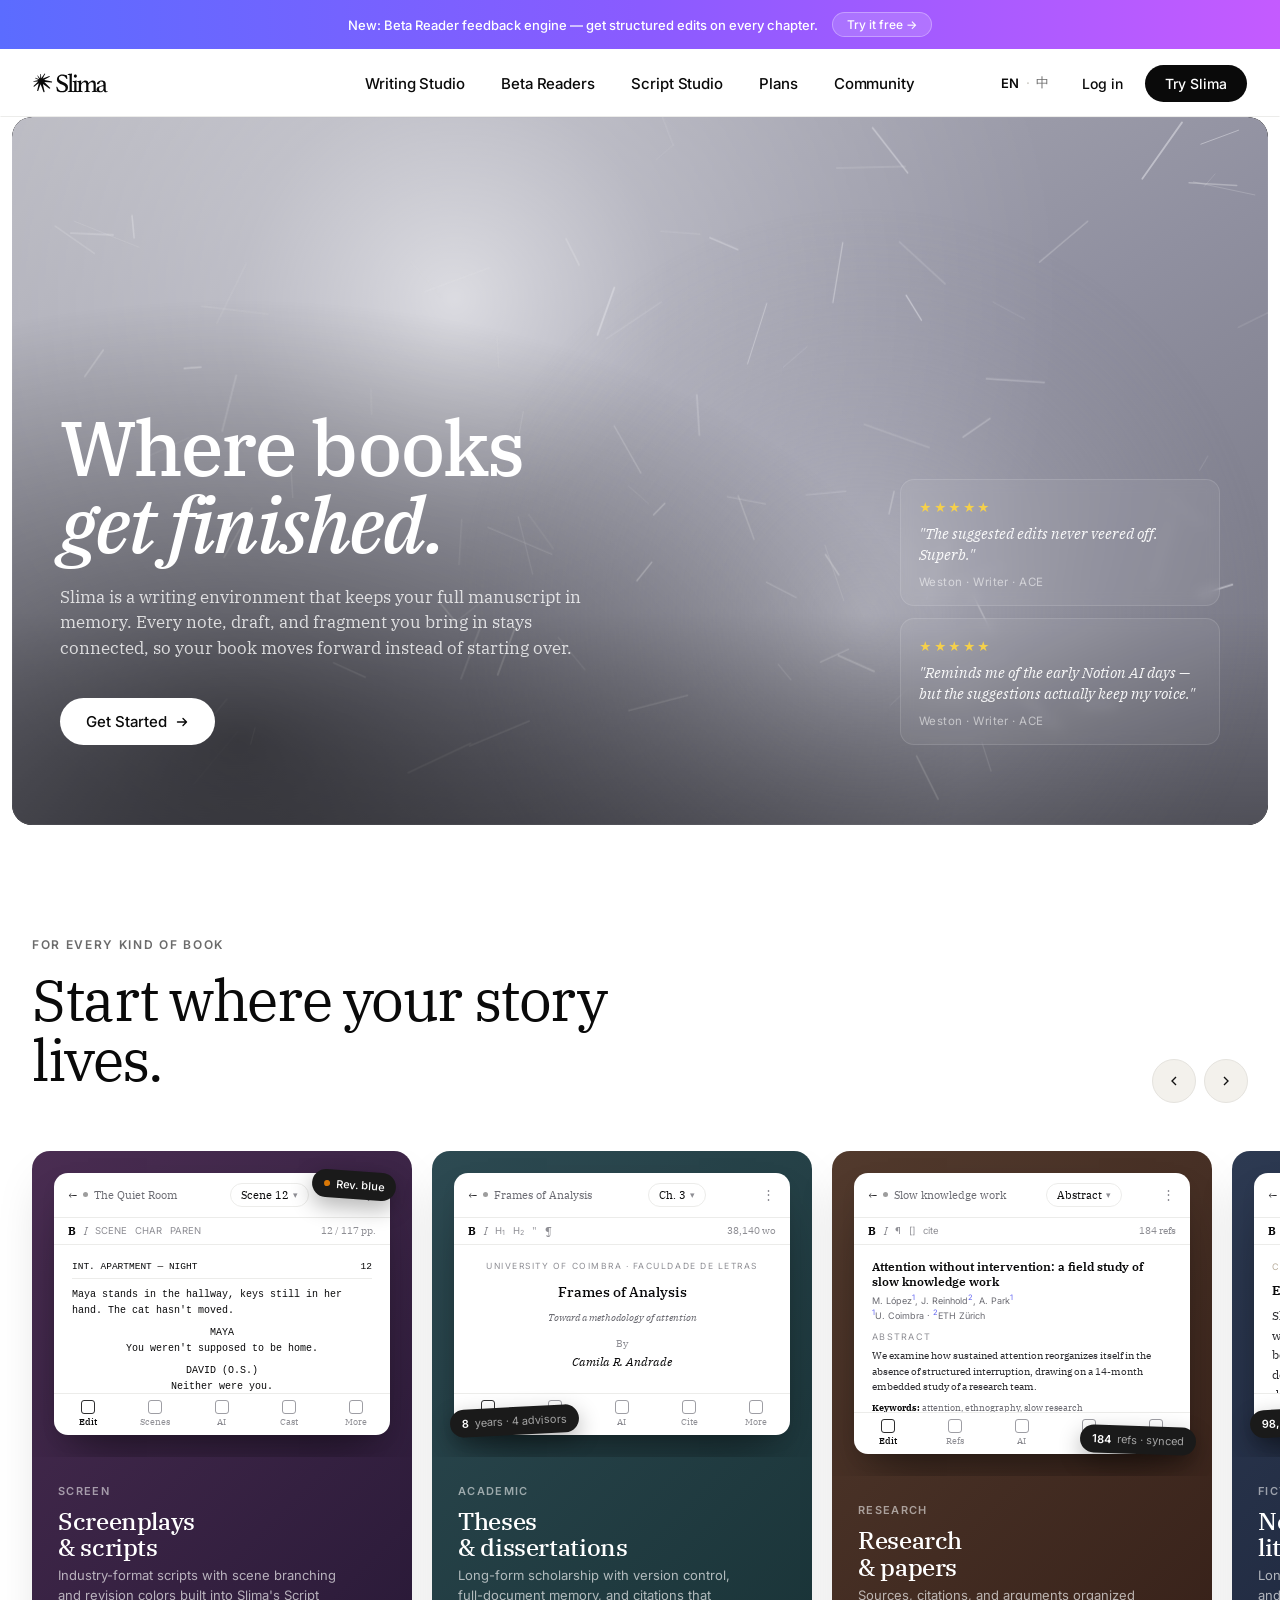
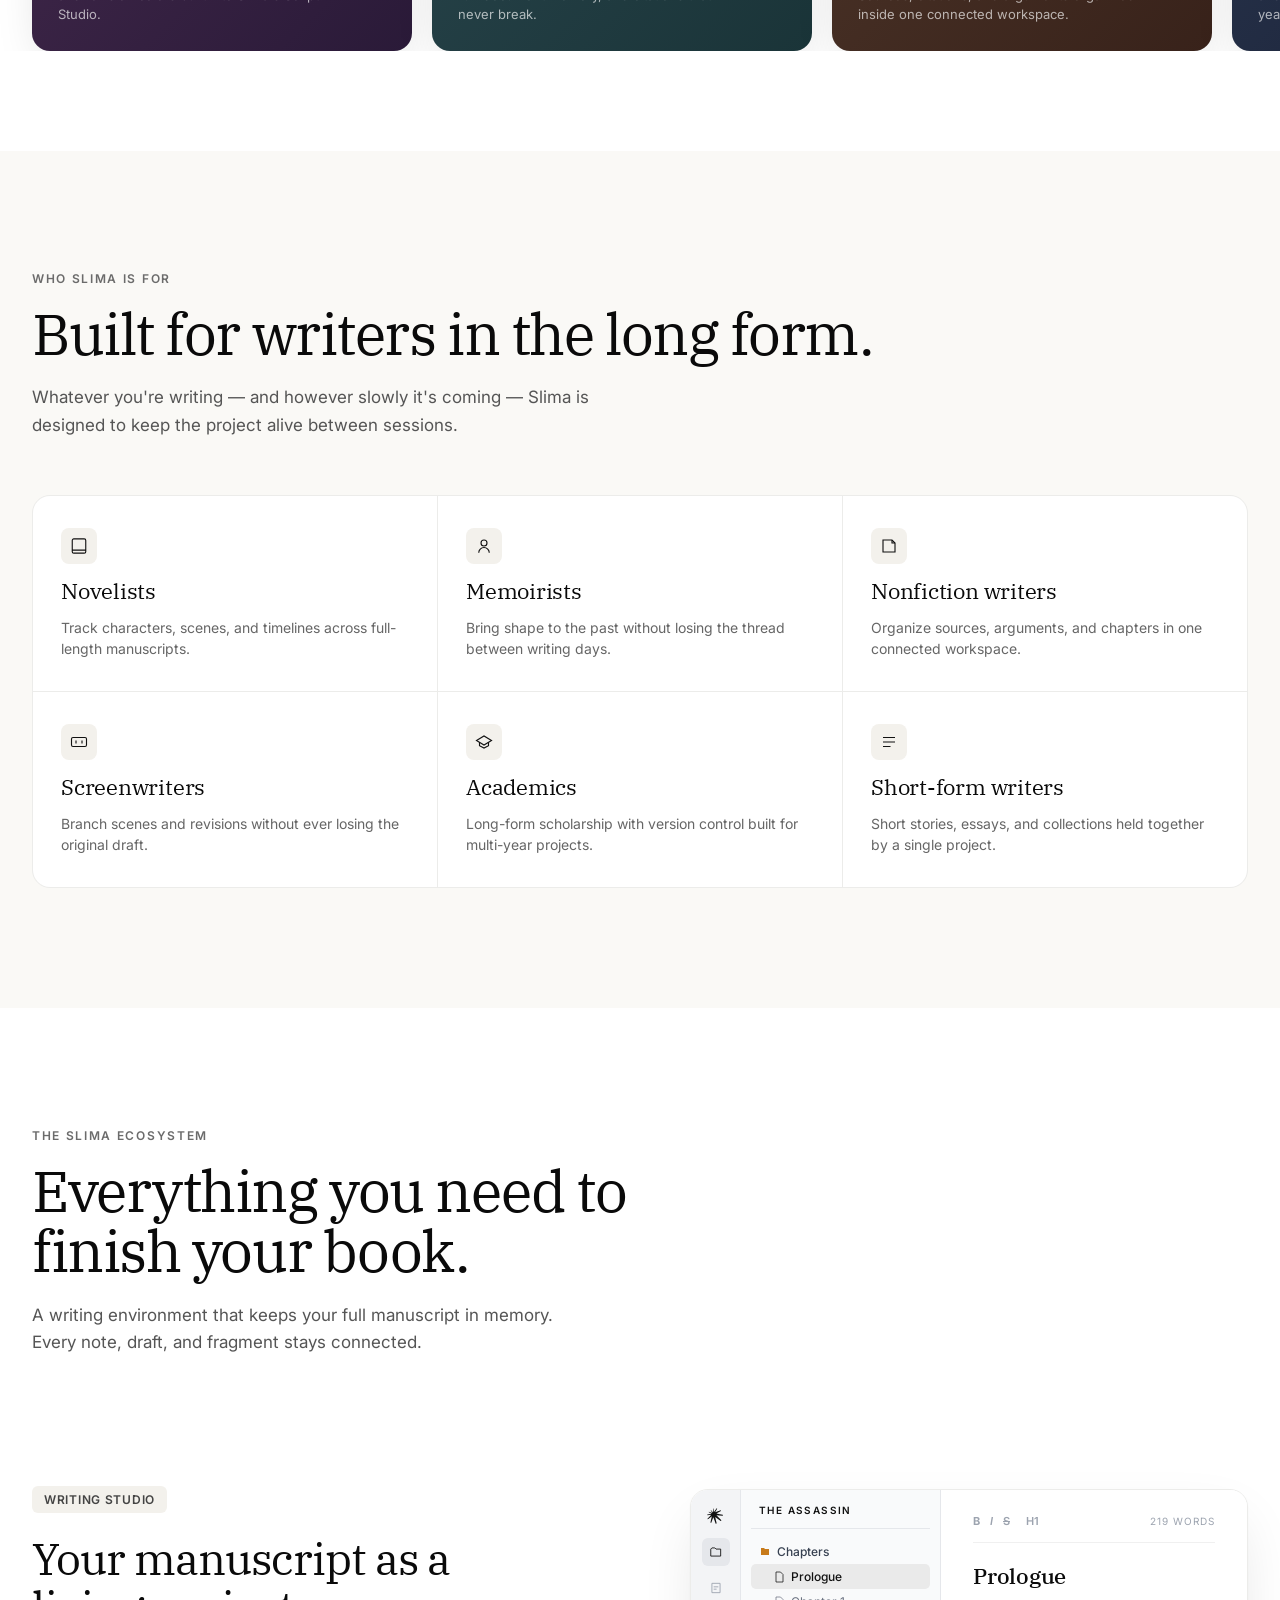
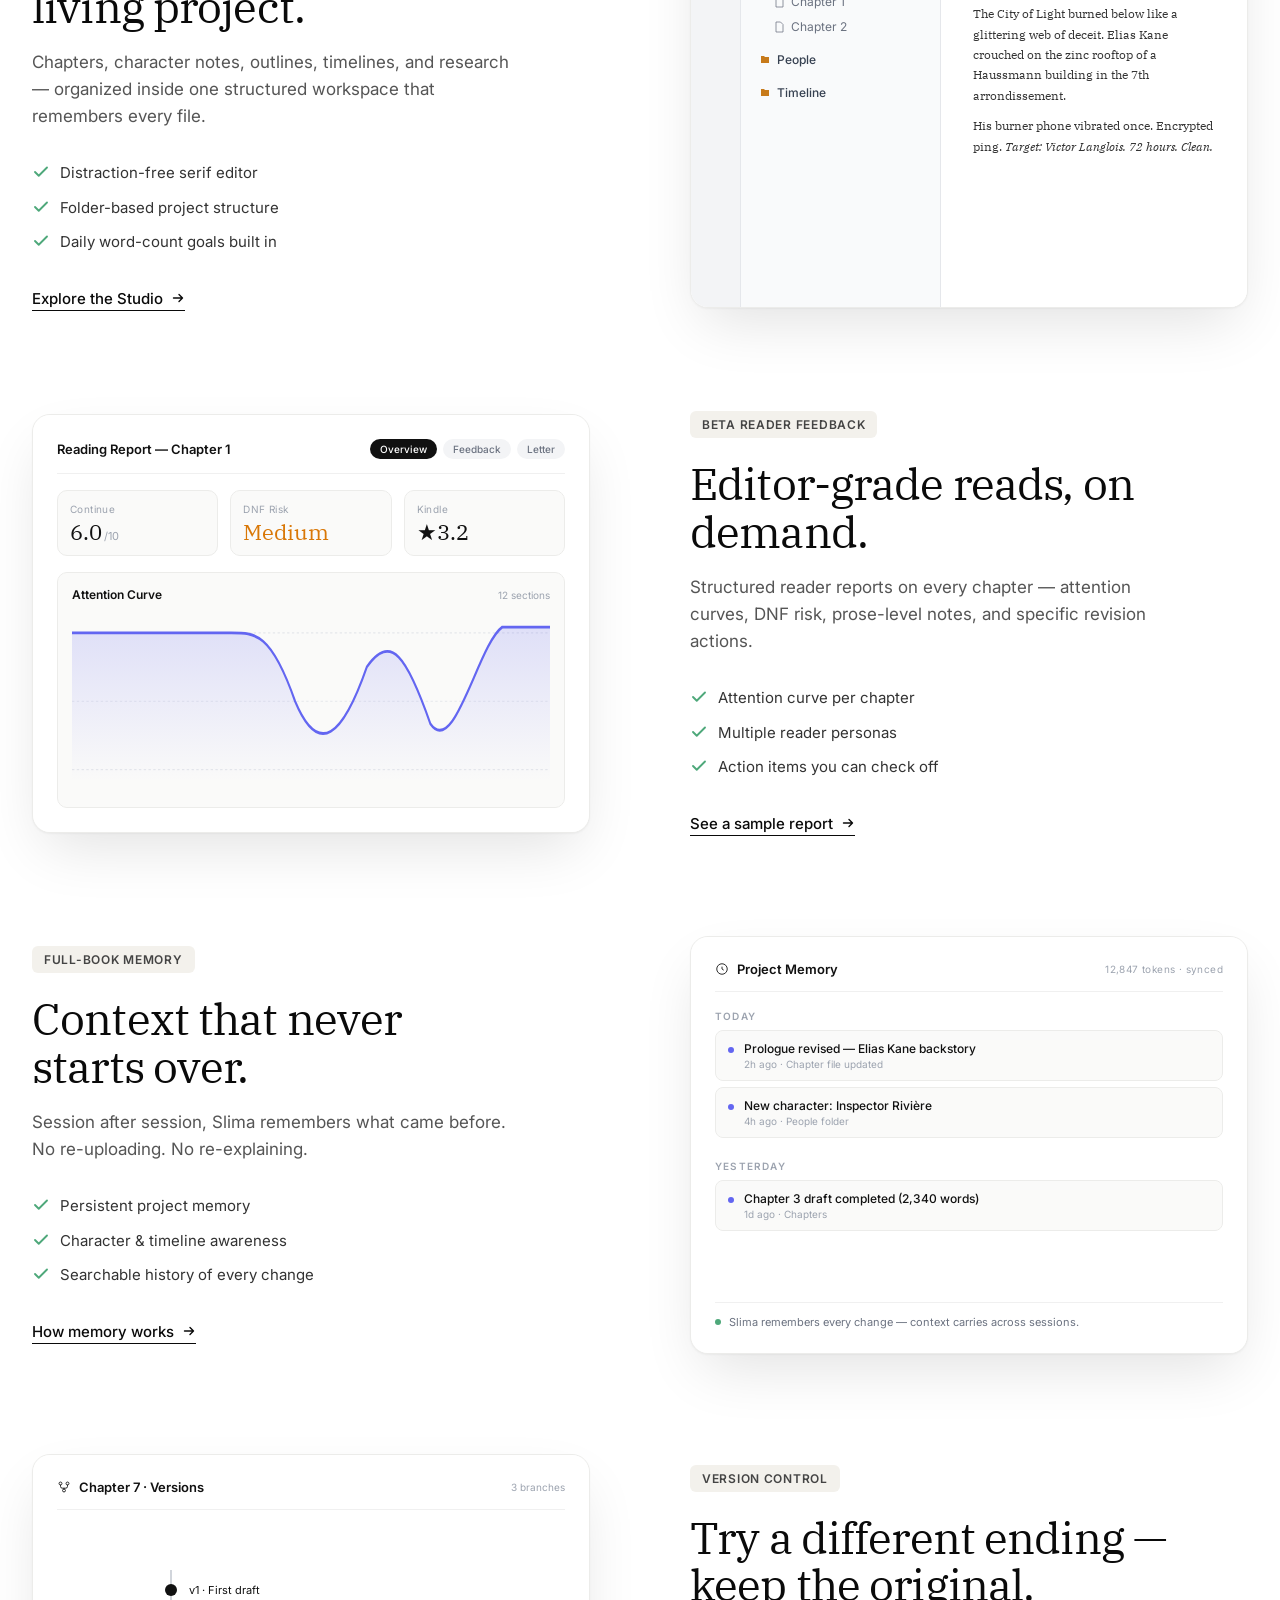
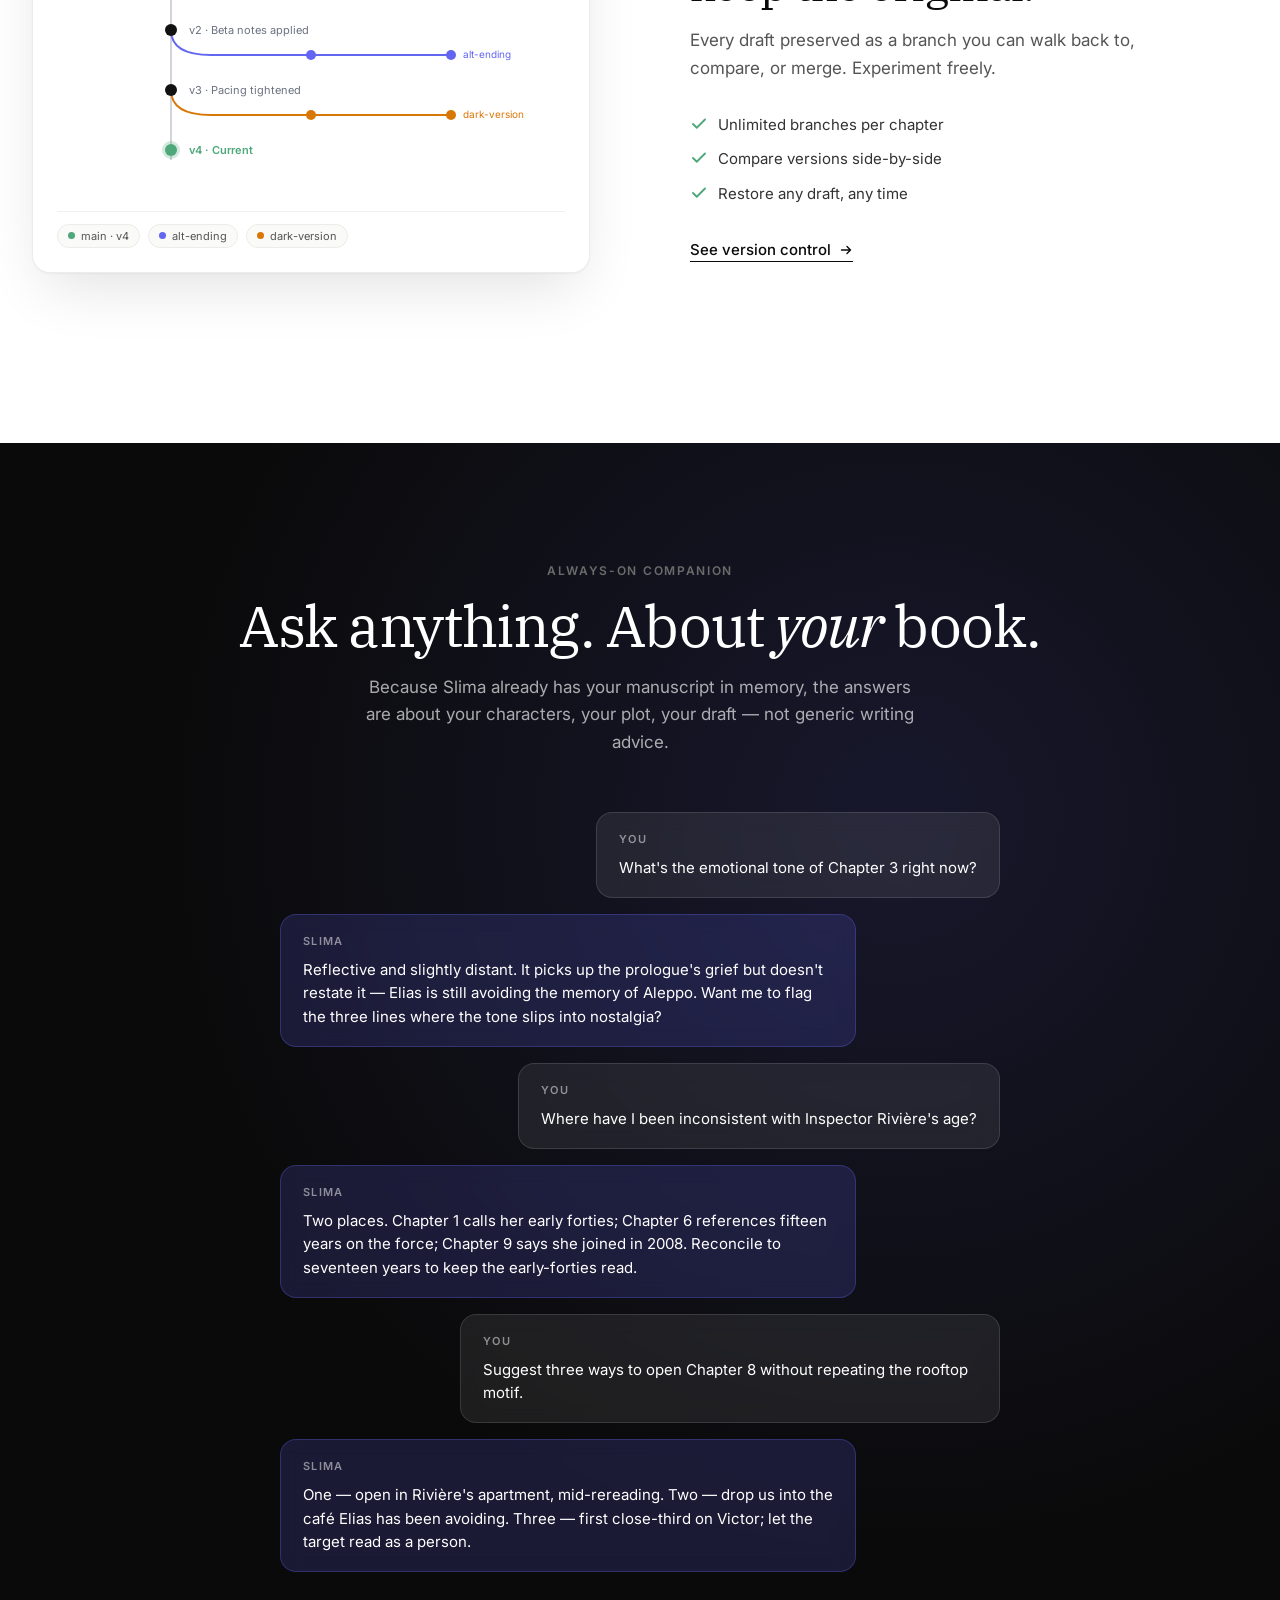
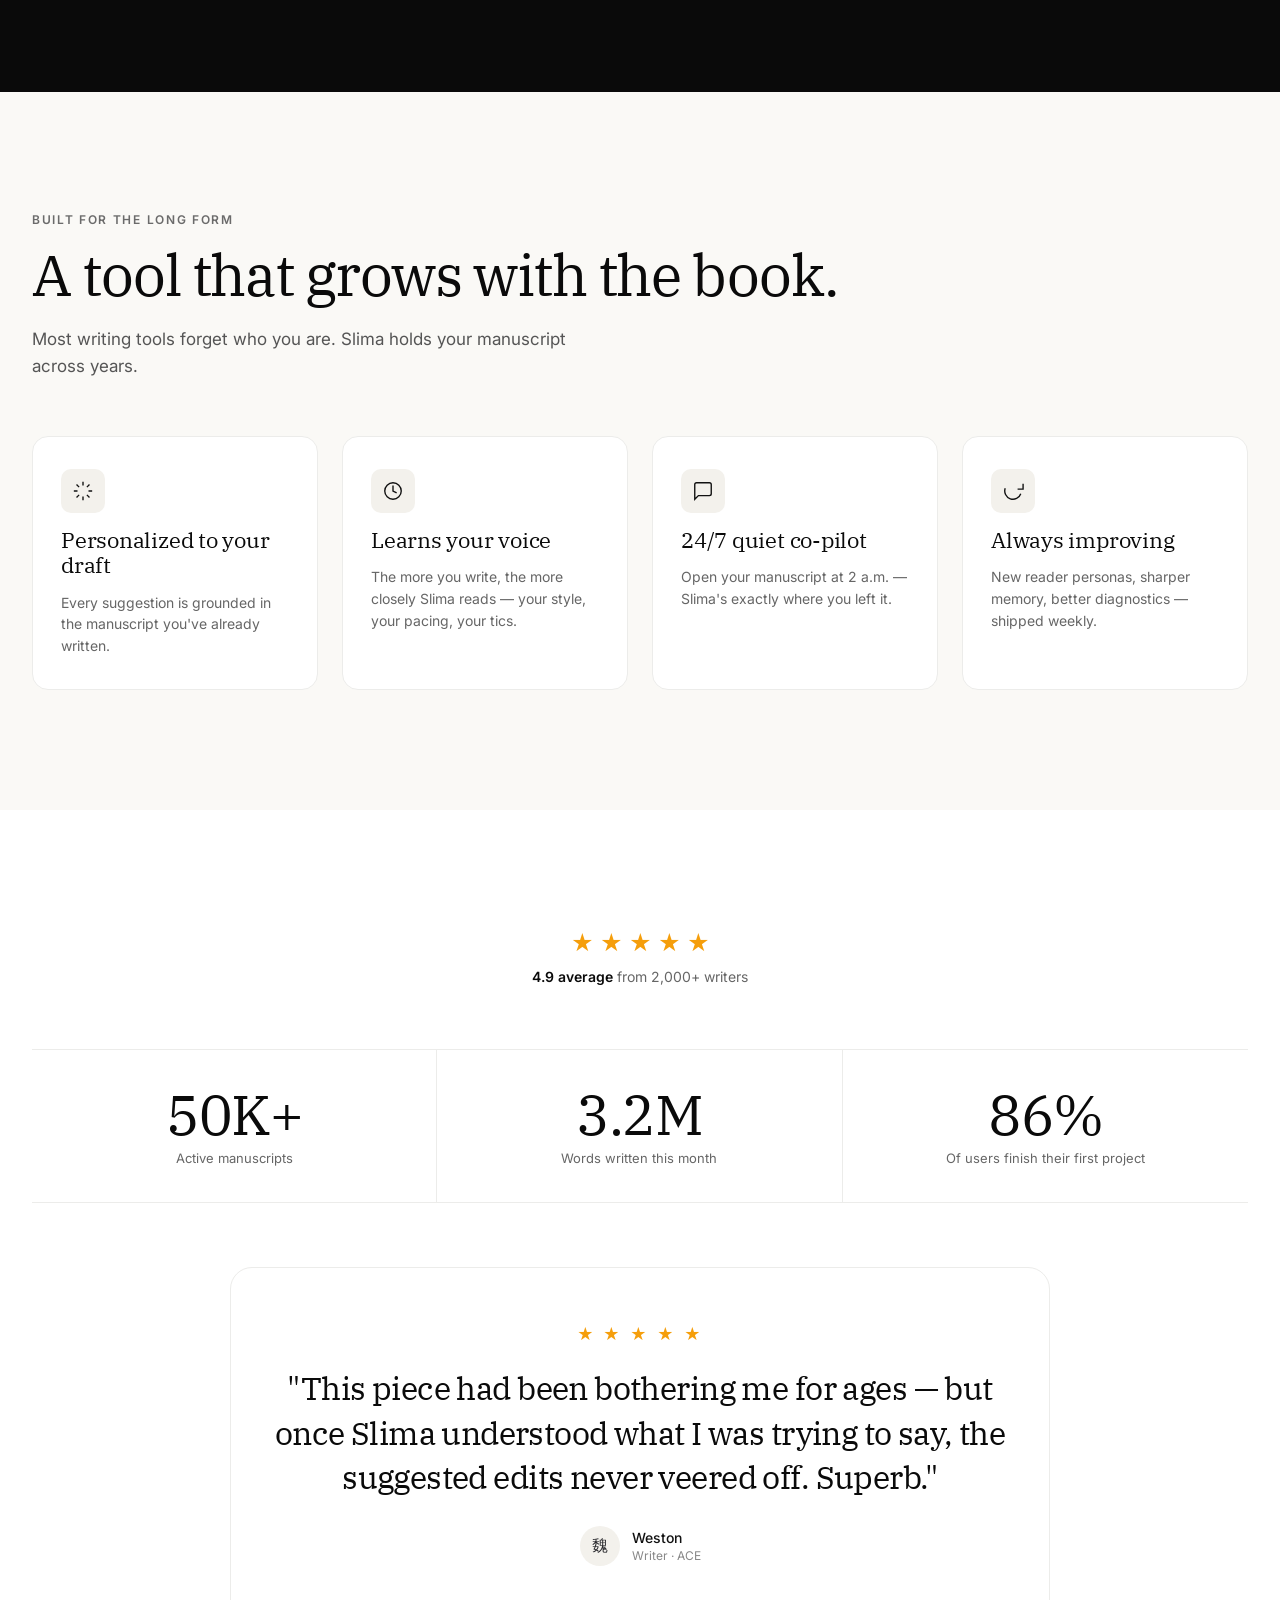
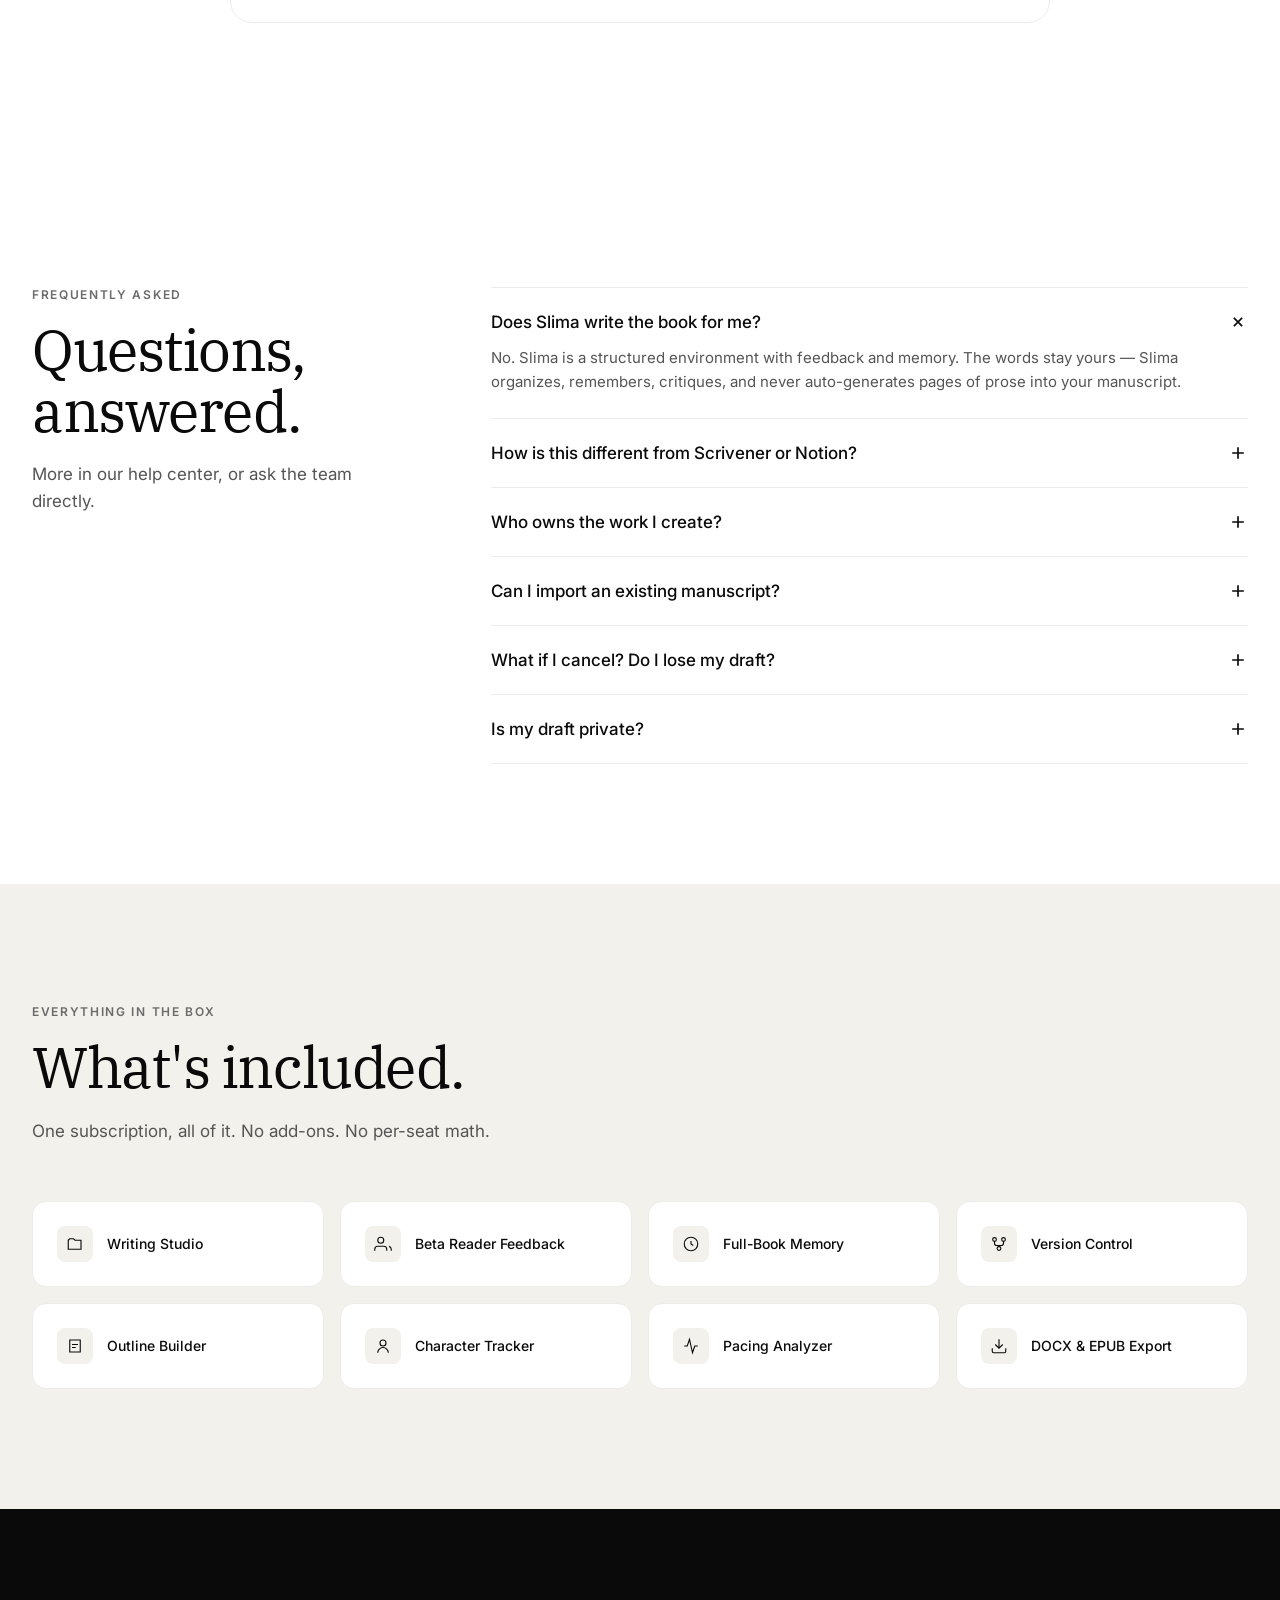
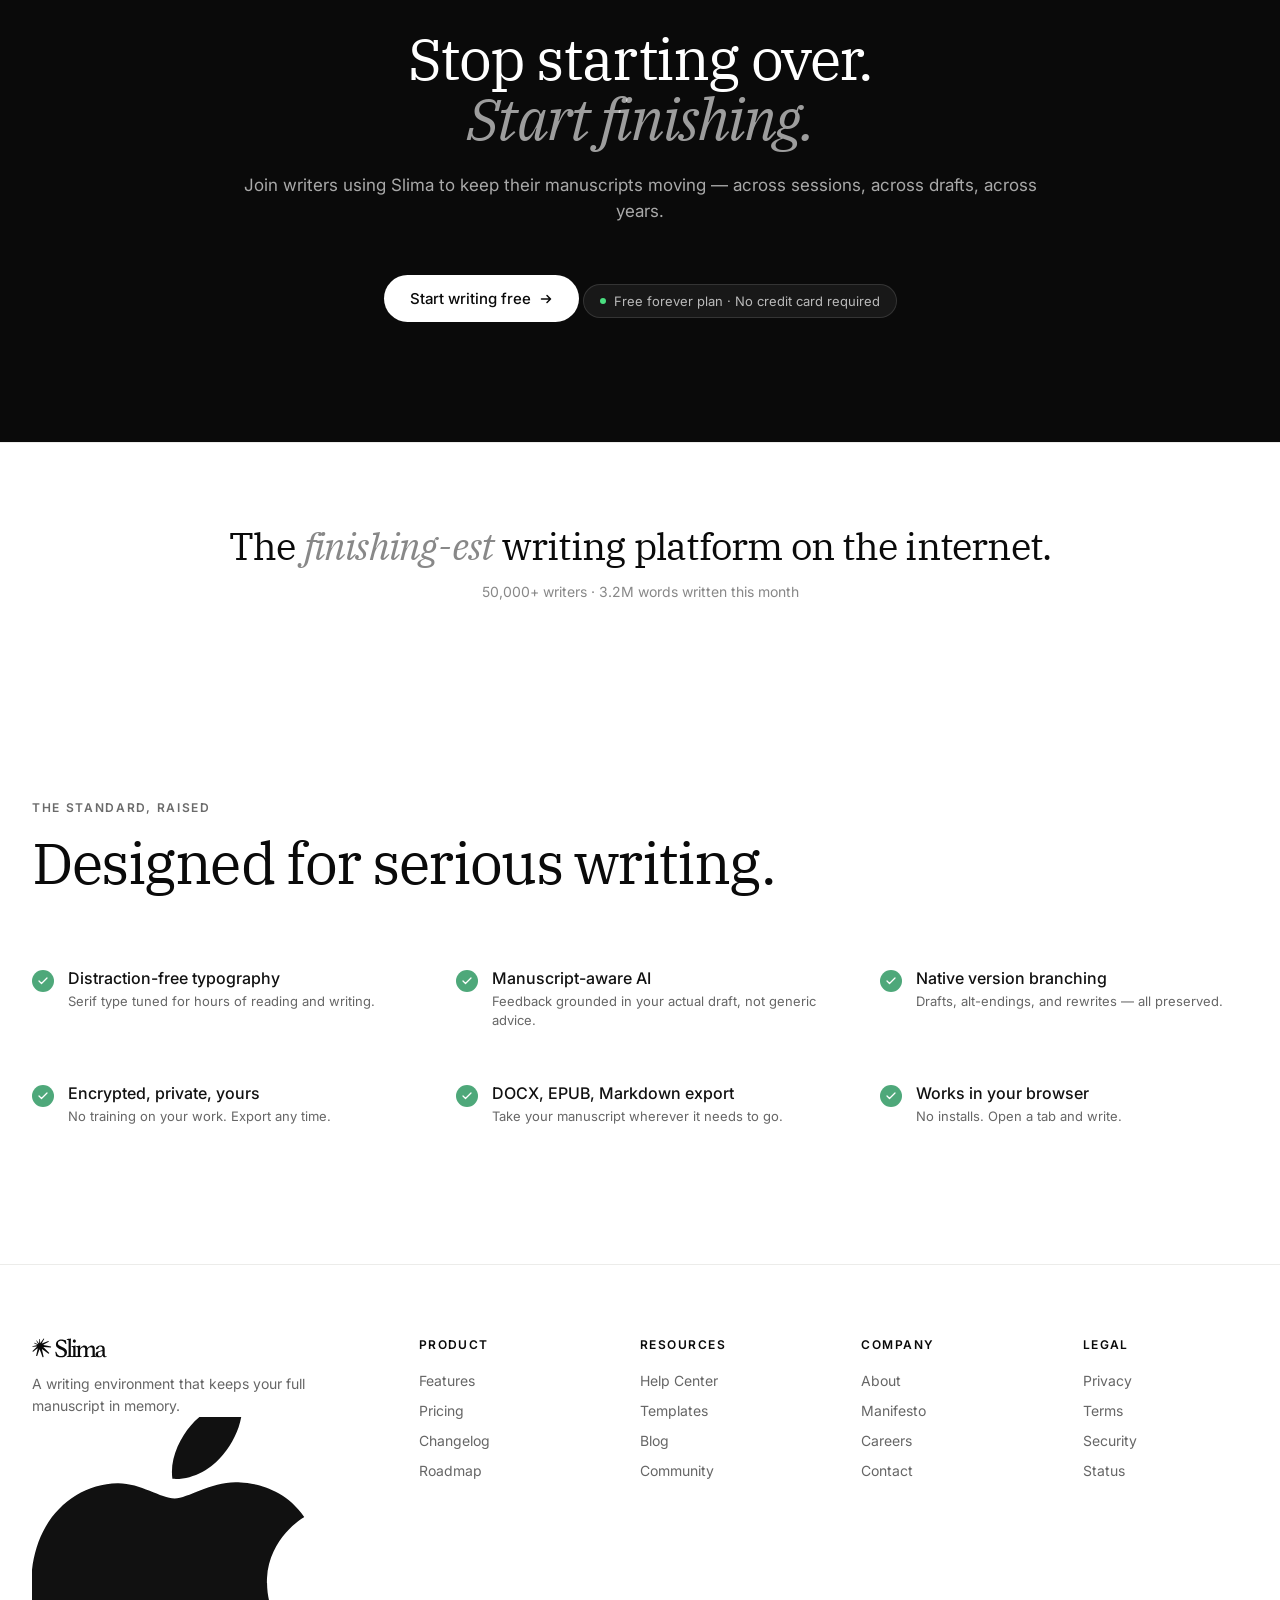
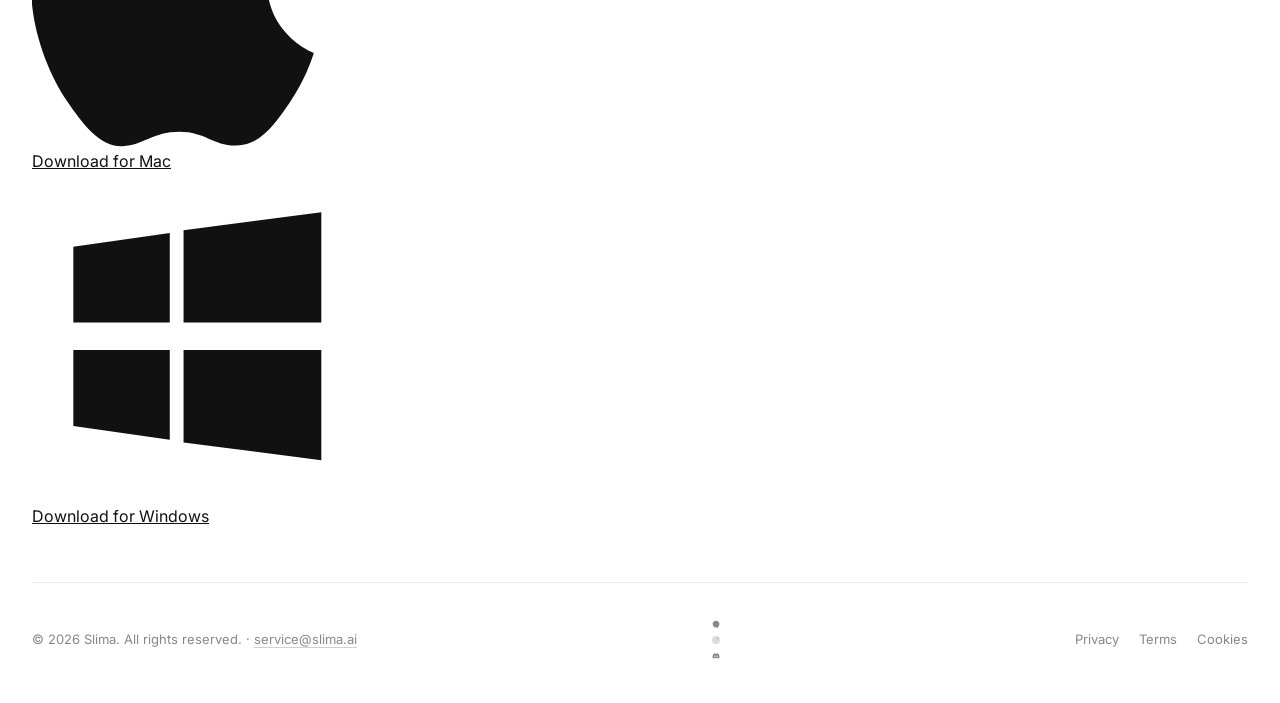
==== commit f00cfca6: "Site: support email, Plans rebuild, Script Studio fixes, hero updates, slime coach - Plans: rebuild " ====
--- a/index.html
+++ b/index.html
@@ -244,6 +244,48 @@
     max-width: 800px;
   }
   .hero-headline em { font-style: italic; font-weight: 500; }
+  .hero-sub {
+    font-family: 'IBM Plex Serif', serif;
+    font-size: clamp(16px, 1.3vw, 19px);
+    line-height: 1.55;
+    color: rgba(255,255,255,0.78);
+    max-width: 560px;
+    margin-top: 22px;
+  }
+  .hero-reviews {
+    display: flex; flex-direction: column;
+    gap: 12px;
+    width: clamp(260px, 26vw, 320px);
+    flex-shrink: 0;
+  }
+  .hero-rev {
+    background: rgba(255,255,255,0.06);
+    border: 1px solid rgba(255,255,255,0.12);
+    border-radius: 14px;
+    padding: 16px 18px;
+    backdrop-filter: blur(6px);
+    -webkit-backdrop-filter: blur(6px);
+  }
+  .hero-rev .stars {
+    color: #f5d04a;
+    font-size: 12px;
+    letter-spacing: 1.5px;
+    margin-bottom: 8px;
+  }
+  .hero-rev blockquote {
+    font-family: 'IBM Plex Serif', serif;
+    font-style: italic;
+    font-size: 14.5px;
+    line-height: 1.45;
+    color: rgba(255,255,255,0.92);
+    margin: 0 0 10px;
+  }
+  .hero-rev .who {
+    font-family: 'Inter', sans-serif;
+    font-size: 11.5px;
+    letter-spacing: 0.04em;
+    color: rgba(255,255,255,0.55);
+  }
   .hero-cta {
     display: inline-flex; align-items: center; gap: 8px;
     margin-top: 36px; padding: 14px 26px;
@@ -1620,6 +1662,12 @@
     flex-wrap: wrap; gap: 12px;
     font-size: 13px; color: #888;
   }
+  .footer-bottom > span a {
+    color: inherit; text-decoration: none;
+    border-bottom: 1px solid rgba(0,0,0,0.18);
+    transition: color 0.2s, border-color 0.2s;
+  }
+  .footer-bottom > span a:hover { color: #0a0a0a; border-color: #0a0a0a; }
   .footer-legal { display: flex; gap: 20px; }
   .footer-legal a { color: #888; text-decoration: none; }
   .footer-legal a:hover { color: #0a0a0a; }
@@ -1691,6 +1739,7 @@
     <li><a href="beta-reader.html" data-i18n="nav.beta">Beta Readers</a></li>
     <li><a href="script-studio.html" data-i18n="nav.script">Script Studio</a></li>
     <li><a href="plan.html" data-i18n="nav.plans">Plans</a></li>
+    <li><a href="https://discord.gg/vBh9c7ErXv" target="_blank" rel="noopener" data-i18n="nav.community">Community</a></li>
   </ul>
   <div class="nav-right">
     <button class="lang-toggle" aria-label="Toggle language">
@@ -1741,11 +1790,24 @@
     <div class="hero-row">
       <div>
         <h1 class="hero-headline">Where books<br><em>get finished.</em></h1>
+        <p class="hero-sub">Slima is a writing environment that keeps your full manuscript in memory. Every note, draft, and fragment you bring in stays connected, so your book moves forward instead of starting over.</p>
         <a href="register.html" class="hero-cta">
           Get Started
           <svg viewBox="0 0 14 14" fill="none"><path d="M2.5 7h9M8 3.5l3.5 3.5L8 10.5" stroke="currentColor" stroke-width="1.4" stroke-linecap="round" stroke-linejoin="round"/></svg>
         </a>
       </div>
+      <aside class="hero-reviews" aria-label="Reviews">
+        <div class="hero-rev">
+          <div class="stars" aria-label="5 out of 5 stars">★★★★★</div>
+          <blockquote>"The suggested edits <em>never veered off.</em> Superb."</blockquote>
+          <div class="who">Weston · Writer · ACE</div>
+        </div>
+        <div class="hero-rev">
+          <div class="stars" aria-label="5 out of 5 stars">★★★★★</div>
+          <blockquote>"Reminds me of the early Notion AI days — but the suggestions <em>actually keep my voice.</em>"</blockquote>
+          <div class="who">Weston · Writer · ACE</div>
+        </div>
+      </aside>
     </div>
   </div>
 </section>
@@ -2425,6 +2487,16 @@
           </svg>
         </a>
         <p>A writing environment that keeps your full manuscript in memory.</p>
+        <div class="footer-downloads">
+          <a href="https://github.com/slima-ai/slima-releases/releases/latest/download/Slima.dmg">
+            <svg viewBox="0 0 24 24" fill="currentColor"><path d="M17.05 12.04c-.03-3.18 2.6-4.71 2.71-4.79-1.48-2.16-3.78-2.46-4.59-2.49-1.95-.2-3.81 1.15-4.81 1.15-1.01 0-2.53-1.13-4.16-1.1-2.13.03-4.11 1.24-5.21 3.16-2.23 3.86-.57 9.57 1.6 12.71 1.06 1.54 2.32 3.27 3.97 3.21 1.6-.07 2.2-1.04 4.13-1.04 1.92 0 2.47 1.04 4.16 1 1.72-.03 2.81-1.57 3.86-3.12 1.22-1.79 1.72-3.52 1.75-3.61-.04-.02-3.36-1.29-3.4-5.08zm-3.16-9.34C14.79 1.62 15.4.16 15.23-1.3c-1.26.05-2.79.84-3.7 1.91-.82.94-1.54 2.45-1.34 3.88 1.41.11 2.85-.71 3.7-1.79z"/></svg>
+            Download for Mac
+          </a>
+          <a href="https://github.com/slima-ai/slima-releases/releases/latest/download/Slima-Setup.exe">
+            <svg viewBox="0 0 24 24" fill="currentColor"><path d="M3 5.5L10 4.5V11H3V5.5zM3 18.5L10 19.5V13H3V18.5zM11 19.7L21 21V13H11V19.7zM11 4.3V11H21V3L11 4.3z"/></svg>
+            Download for Windows
+          </a>
+        </div>
       </div>
       <div class="footer-col">
         <h4>Product</h4>
@@ -2441,7 +2513,7 @@
           <li><a href="#">Help Center</a></li>
           <li><a href="#">Templates</a></li>
           <li><a href="#">Blog</a></li>
-          <li><a href="#">Community</a></li>
+          <li><a href="https://discord.gg/vBh9c7ErXv" target="_blank" rel="noopener">Community</a></li>
         </ul>
       </div>
       <div class="footer-col">
@@ -2450,7 +2522,7 @@
           <li><a href="#">About</a></li>
           <li><a href="#">Manifesto</a></li>
           <li><a href="#">Careers</a></li>
-          <li><a href="#">Contact</a></li>
+          <li><a href="mailto:service@slima.ai">Contact</a></li>
         </ul>
       </div>
       <div class="footer-col">
@@ -2464,7 +2536,18 @@
       </div>
     </div>
     <div class="footer-bottom">
-      <span>© 2026 Slima. All rights reserved.</span>
+      <span>© 2026 Slima. All rights reserved. · <a href="mailto:service@slima.ai">service@slima.ai</a></span>
+      <div class="footer-social">
+        <a href="https://www.threads.com/@slima.ai" target="_blank" rel="noopener" aria-label="Threads">
+          <svg viewBox="0 0 24 24" fill="currentColor"><path d="M12.18 2C6.55 2 2 6.55 2 12.18c0 5.62 4.55 10.18 10.18 10.18s10.18-4.55 10.18-10.18C22.36 6.55 17.81 2 12.18 2zm4.83 9.81c-.41-.21-.86-.39-1.34-.54.05-.42.07-.83.07-1.23 0-1.97-.74-3.34-2.18-3.96-.18-.08-.37-.14-.56-.19-1.04-.27-2.36-.18-3.49.36-.91.43-1.61 1.13-2.06 2.04-.16.31-.04.69.27.85.31.16.69.04.85-.27.32-.66.83-1.16 1.49-1.47.79-.38 1.78-.46 2.61-.21.7.18 1.93.59 2.51 1.78-.4-.07-.8-.11-1.21-.11-2.21 0-4 1.79-4 4 0 2.21 1.79 4 4 4 1.31 0 2.41-.61 3.13-1.6.91.94 1.34 2.27 1.34 3.4 0 1.84-1.85 3.38-4.04 3.38-2.73 0-4.27-2.06-4.59-3.91-.06-.34-.39-.57-.73-.51-.34.06-.57.39-.51.73.39 2.27 2.34 5.04 5.83 5.04 2.85 0 5.31-2.06 5.31-4.73 0-1.32-.4-2.81-1.27-4.05zm-3.32 2.42c-.99 0-1.79-.81-1.79-1.79 0-.99.81-1.79 1.79-1.79.43 0 .85.07 1.25.21-.05.32-.13.64-.23.95-.27.91-.86 1.42-1.02 2.42z"/></svg>
+        </a>
+        <a href="https://www.instagram.com/slima.ai" target="_blank" rel="noopener" aria-label="Instagram">
+          <svg viewBox="0 0 24 24" fill="none" stroke="currentColor" stroke-width="1.7"><rect x="3" y="3" width="18" height="18" rx="5"/><circle cx="12" cy="12" r="4"/><circle cx="17.5" cy="6.5" r=".7" fill="currentColor"/></svg>
+        </a>
+        <a href="https://discord.gg/vBh9c7ErXv" target="_blank" rel="noopener" aria-label="Discord">
+          <svg viewBox="0 0 24 24" fill="currentColor"><path d="M19.27 5.33C17.94 4.71 16.5 4.26 15 4a.09.09 0 00-.07.03c-.18.33-.39.76-.53 1.09a16.09 16.09 0 00-4.8 0c-.14-.34-.35-.76-.54-1.09-.01-.02-.04-.03-.07-.03-1.5.26-2.93.71-4.27 1.33-.01 0-.02.01-.03.02-2.72 4.07-3.47 8.03-3.1 11.95 0 .02.01.04.03.05 1.8 1.32 3.53 2.12 5.24 2.65.03.01.06 0 .07-.02.4-.55.76-1.13 1.07-1.74.02-.04 0-.08-.04-.09-.57-.22-1.11-.48-1.64-.78-.04-.02-.04-.08-.01-.11.11-.08.22-.17.33-.25.02-.02.05-.02.07-.01 3.44 1.57 7.15 1.57 10.55 0 .02-.01.05 0 .07.01.11.09.22.17.33.26.04.03.04.09-.01.11-.52.31-1.07.56-1.64.78-.04.01-.05.06-.04.09.32.61.68 1.19 1.07 1.74.03.01.06.02.09.01 1.72-.53 3.45-1.33 5.25-2.65.02-.01.03-.03.03-.05.44-4.53-.73-8.46-3.1-11.95-.01-.01-.02-.02-.04-.02zM8.52 14.91c-1.03 0-1.89-.95-1.89-2.12s.84-2.12 1.89-2.12c1.06 0 1.9.96 1.89 2.12 0 1.17-.84 2.12-1.89 2.12zm6.97 0c-1.03 0-1.89-.95-1.89-2.12s.84-2.12 1.89-2.12c1.06 0 1.9.96 1.89 2.12 0 1.17-.83 2.12-1.89 2.12z"/></svg>
+        </a>
+      </div>
       <div class="footer-legal">
         <a href="#">Privacy</a>
         <a href="#">Terms</a>
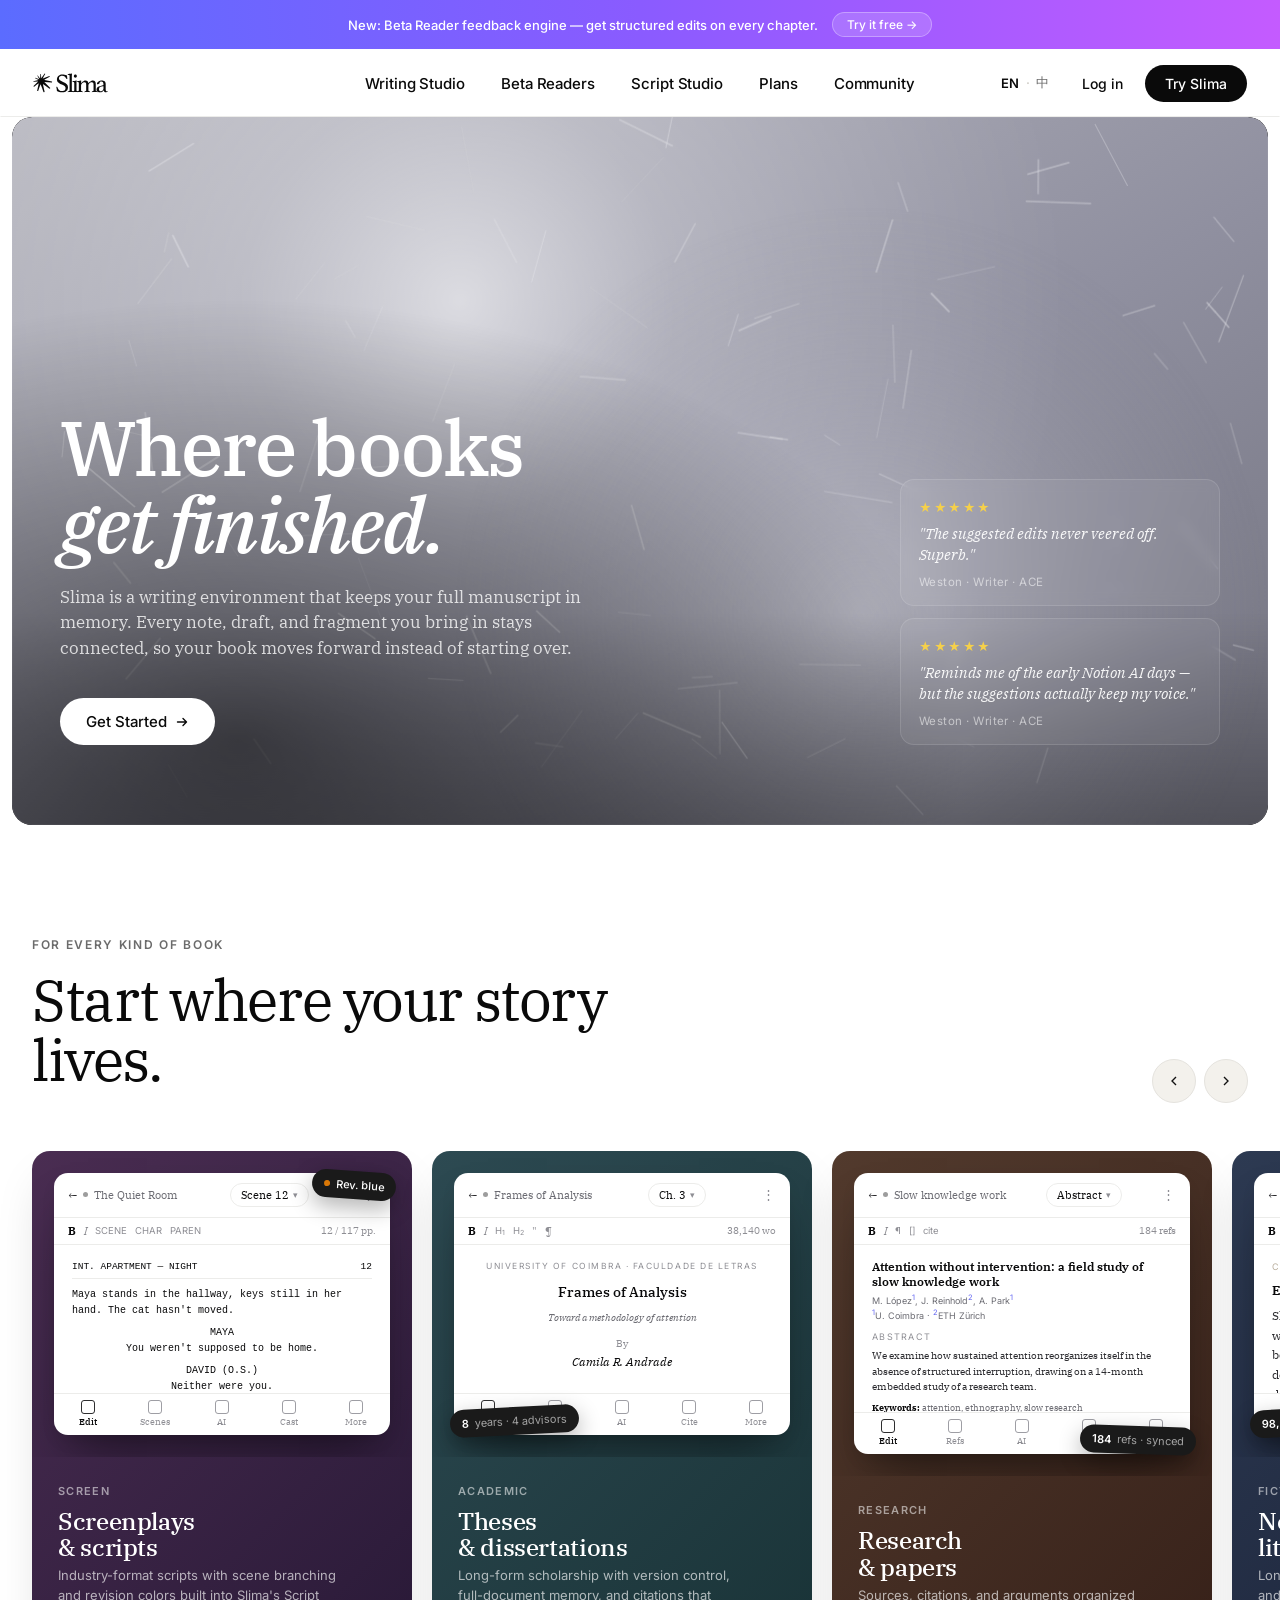
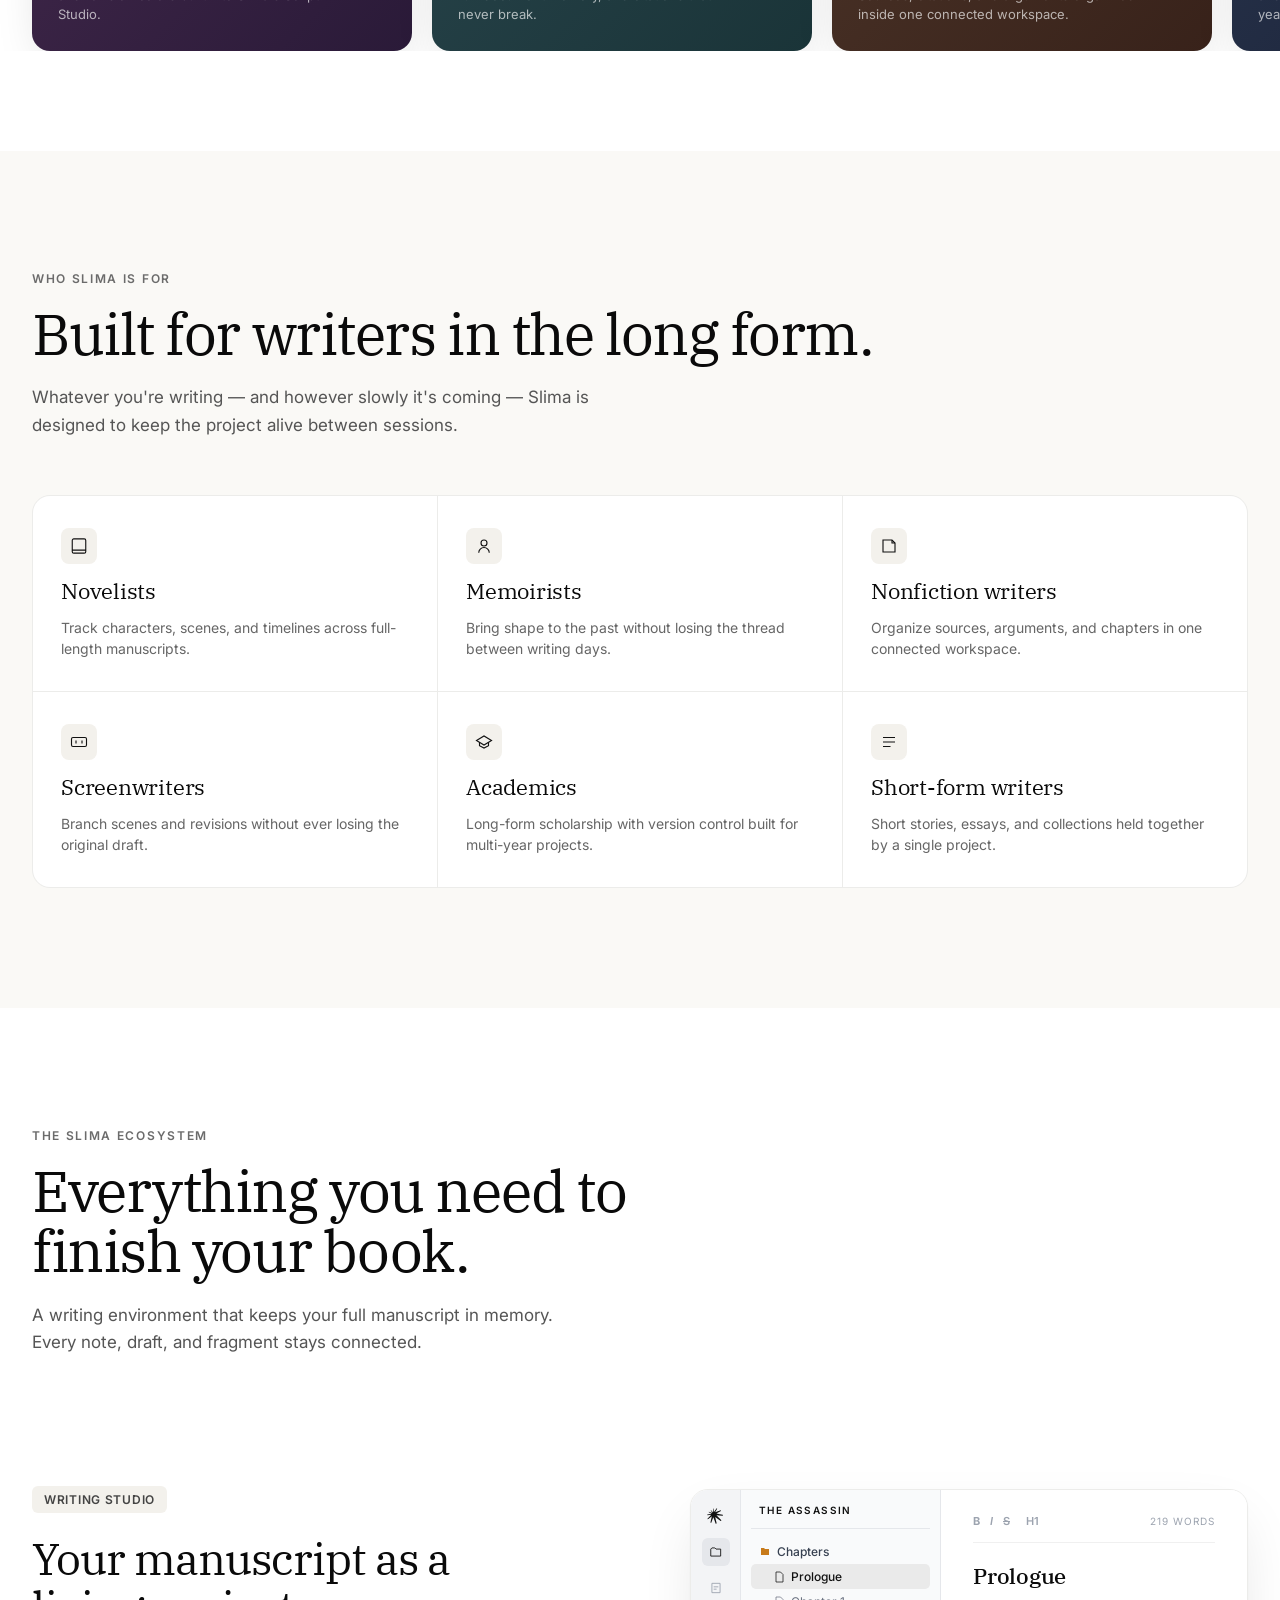
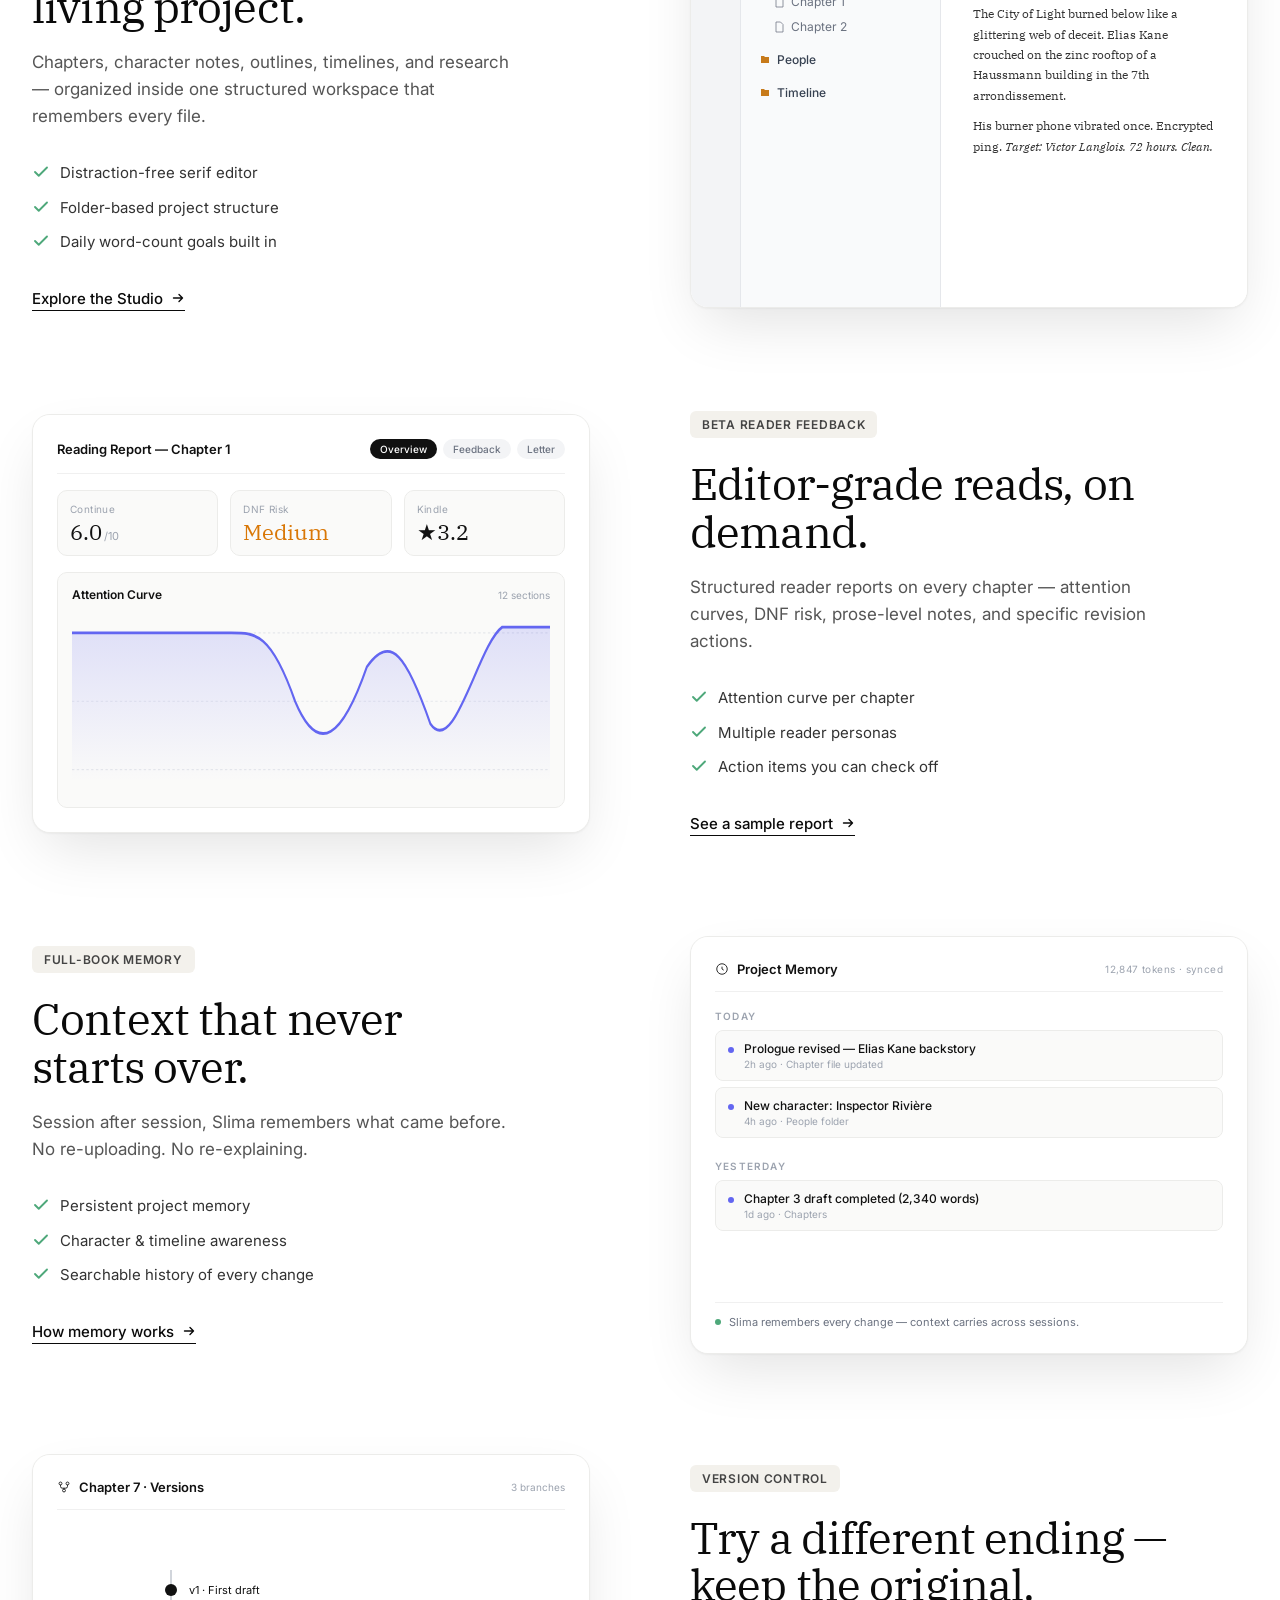
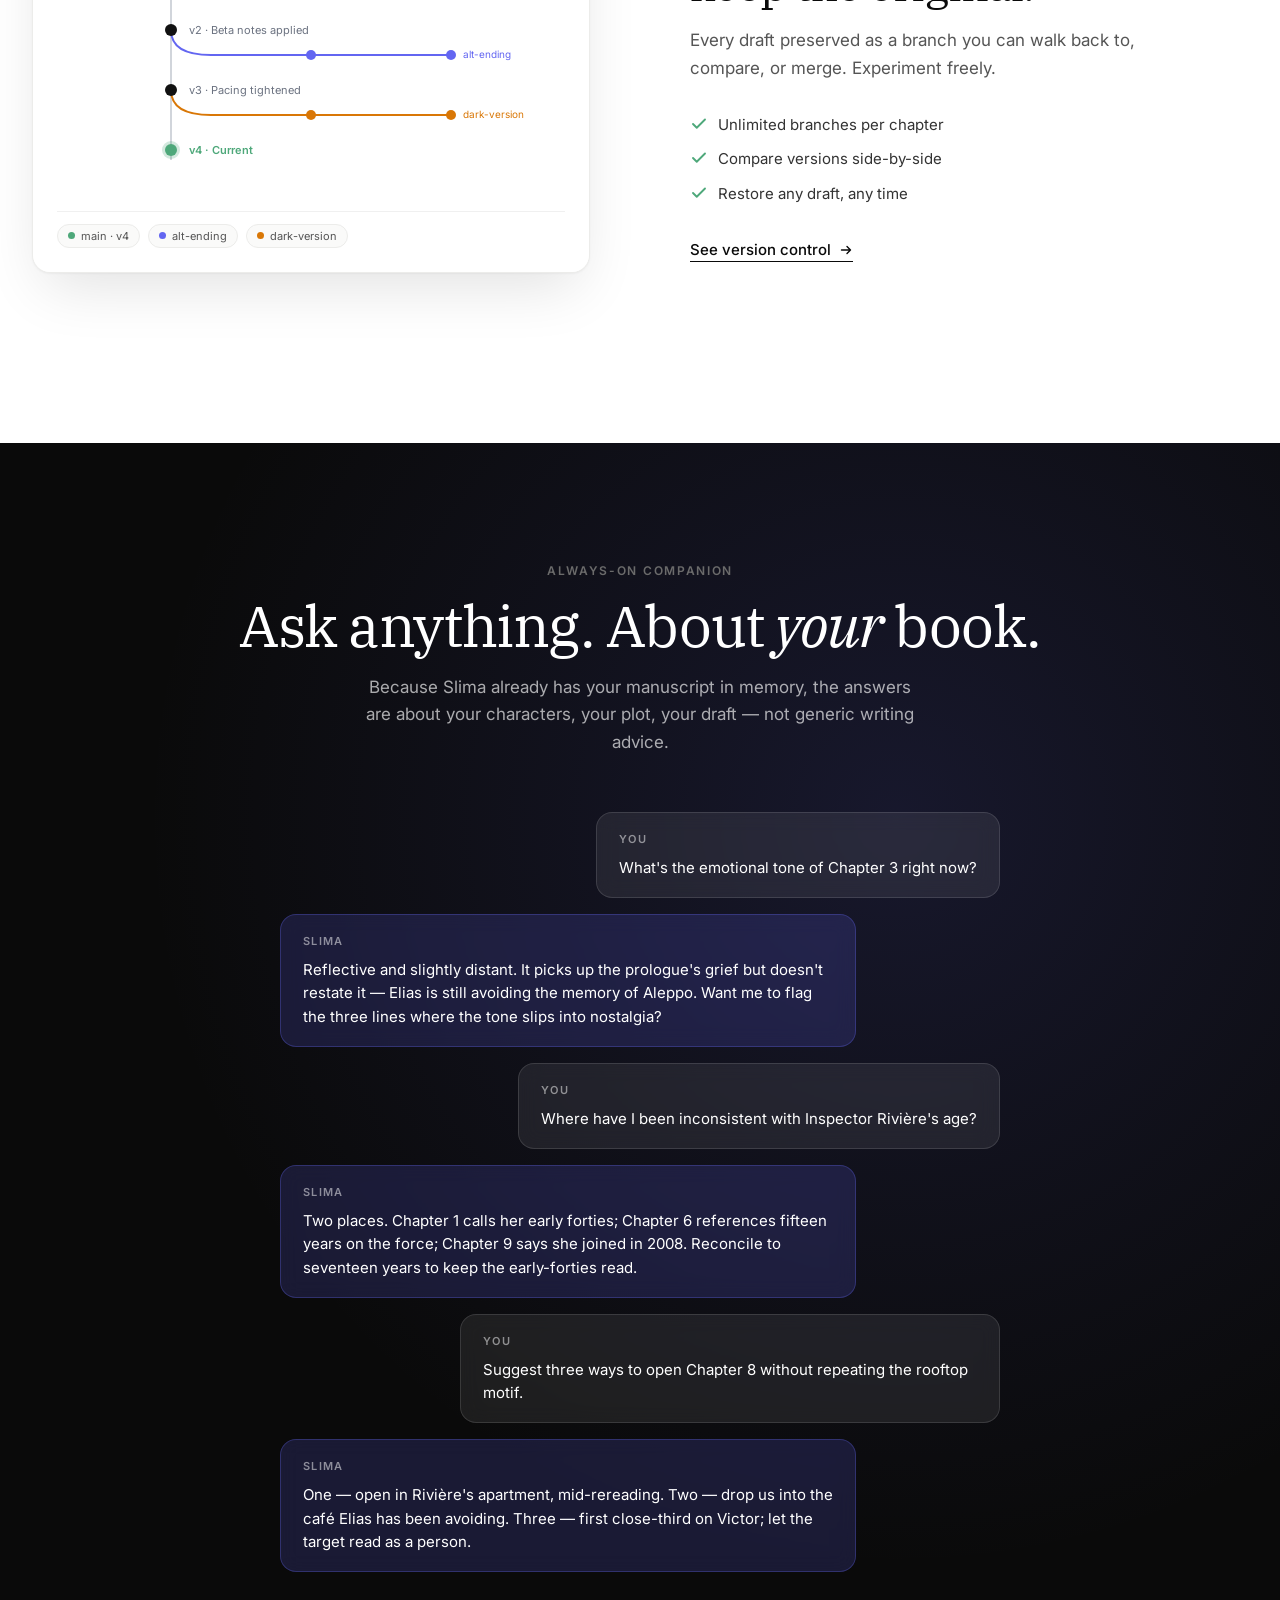
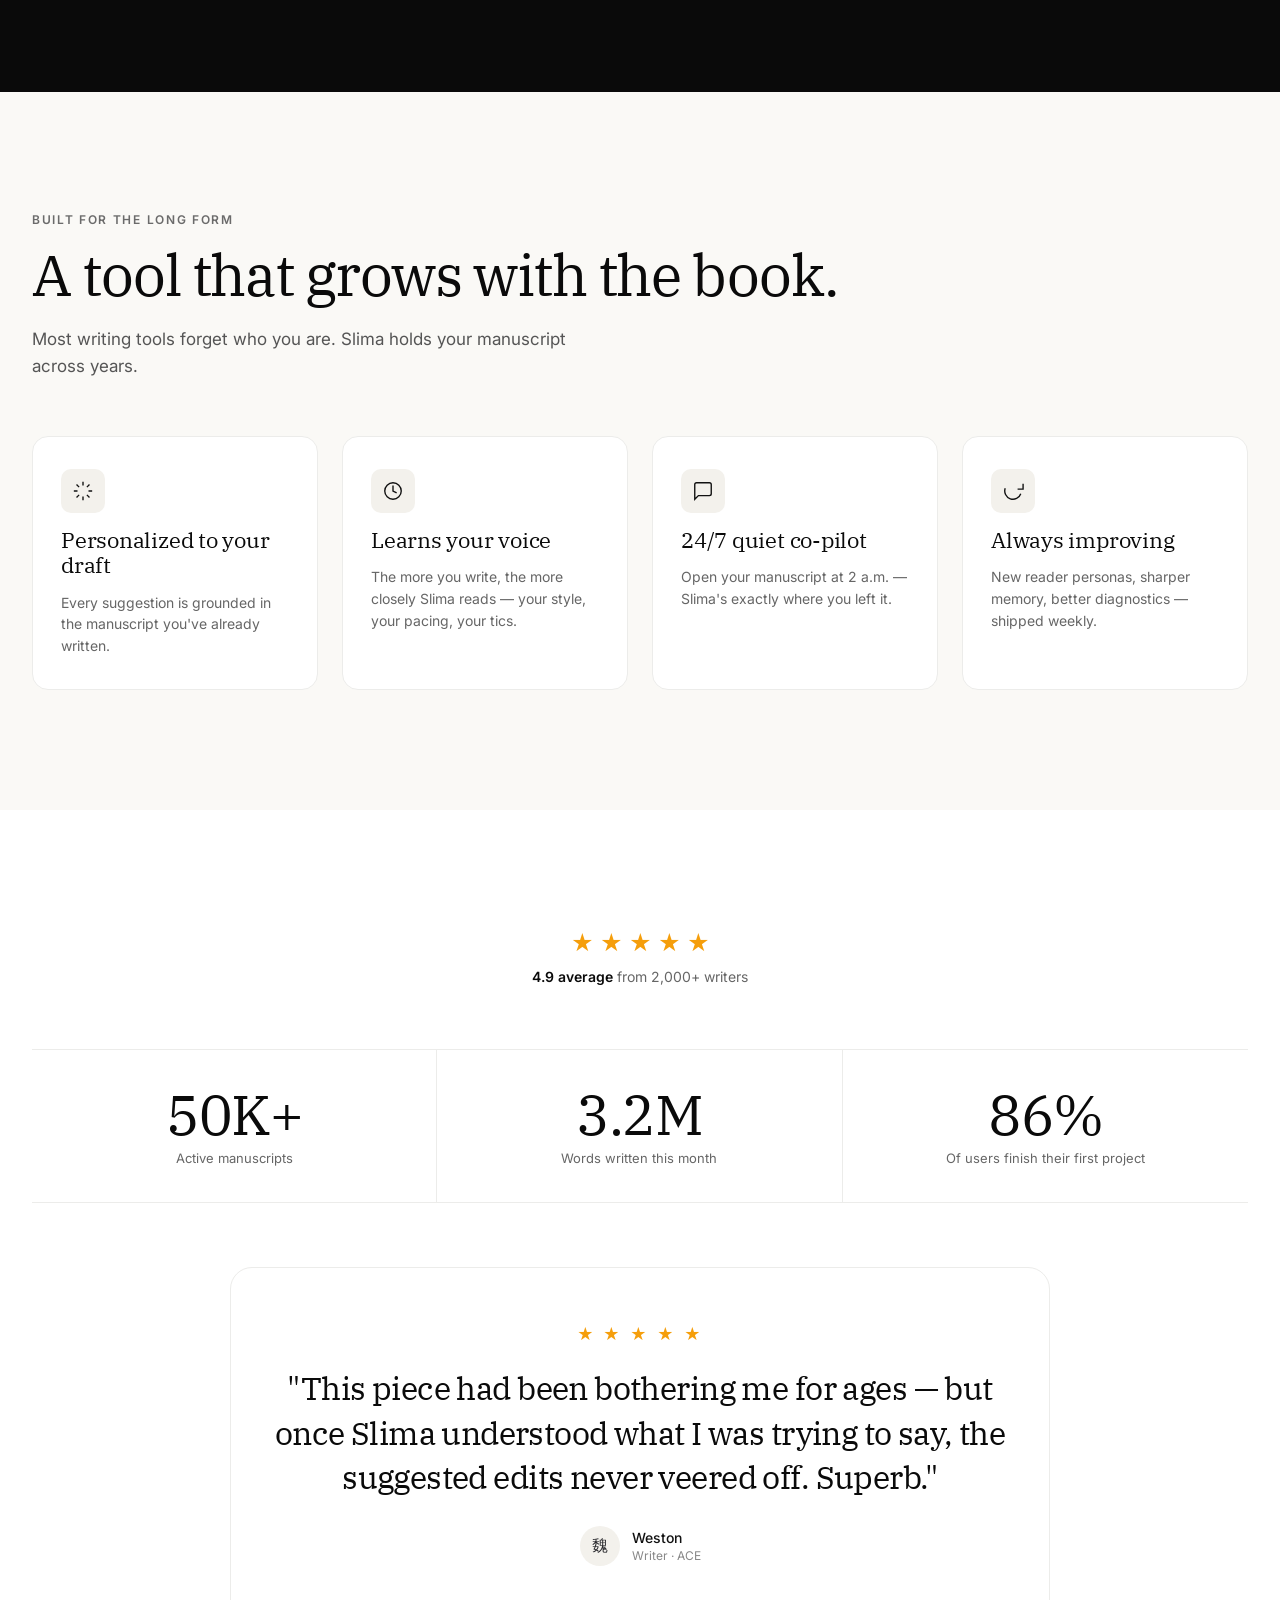
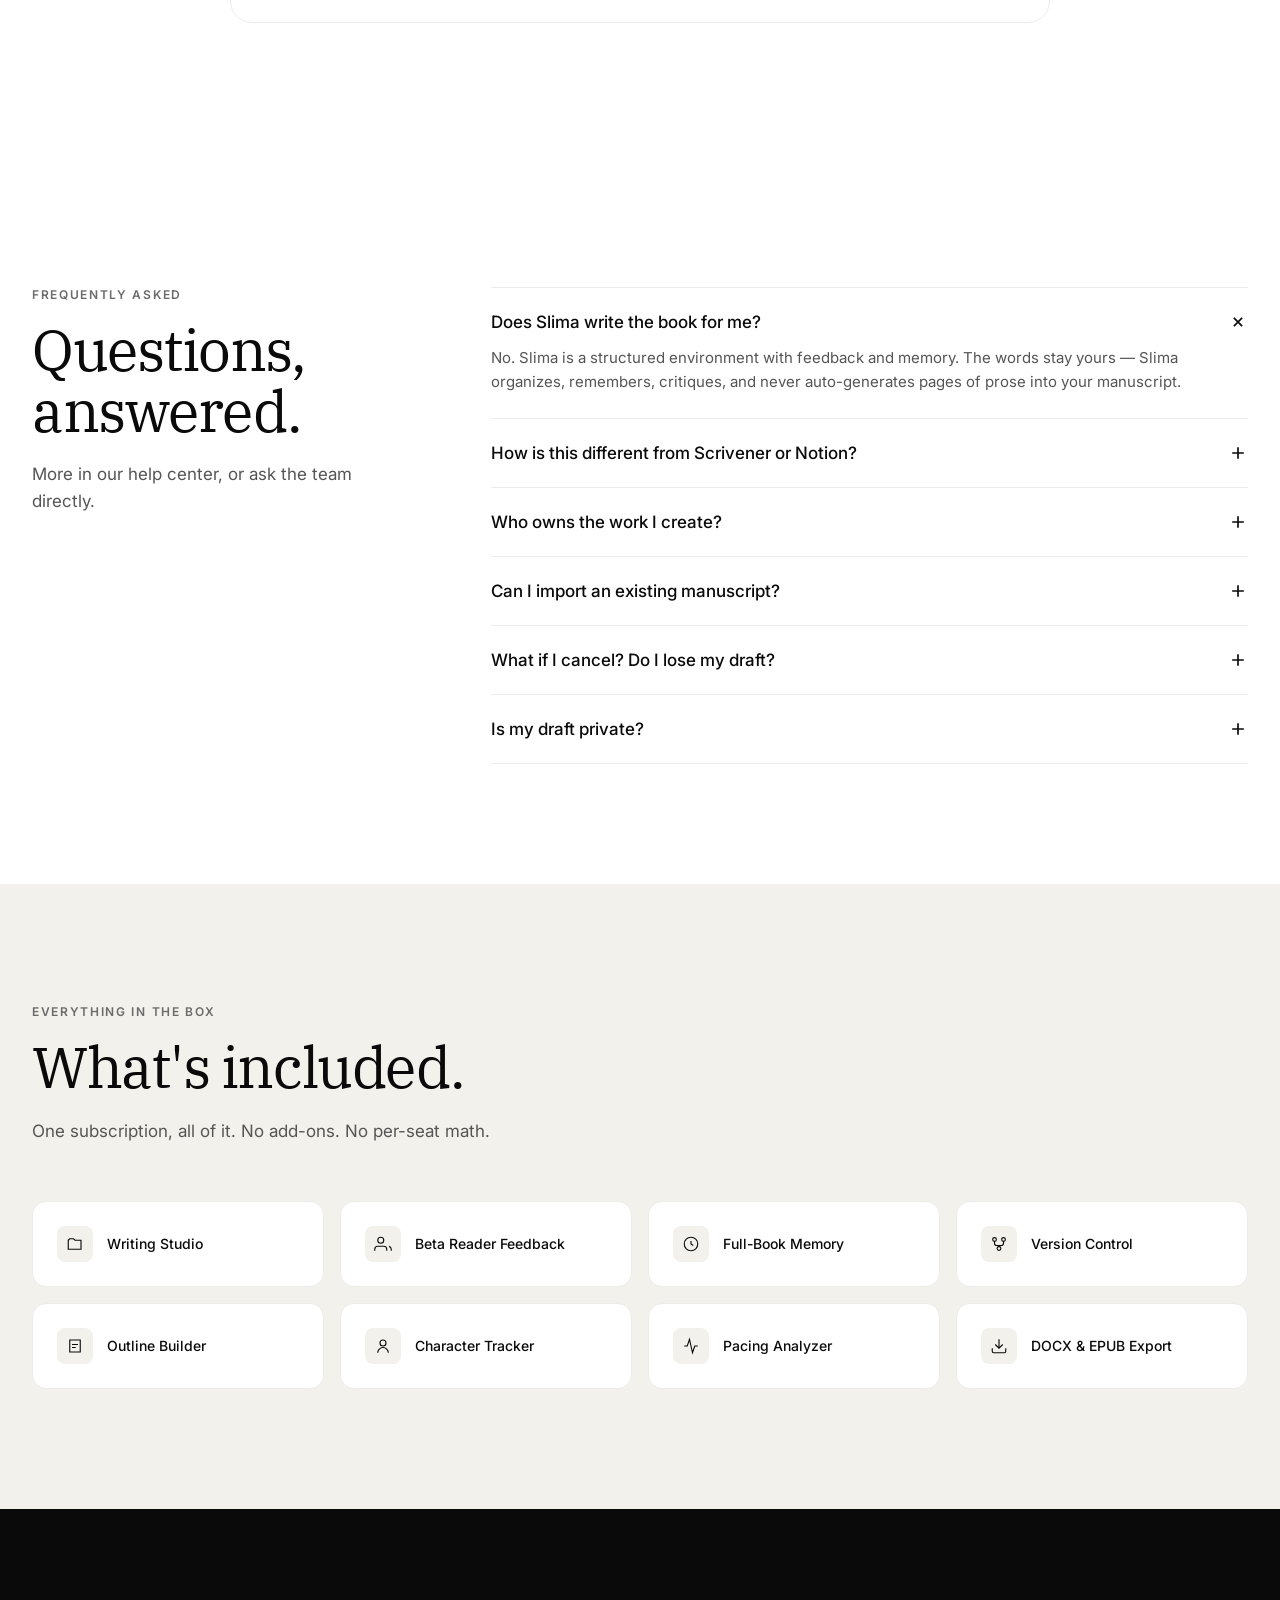
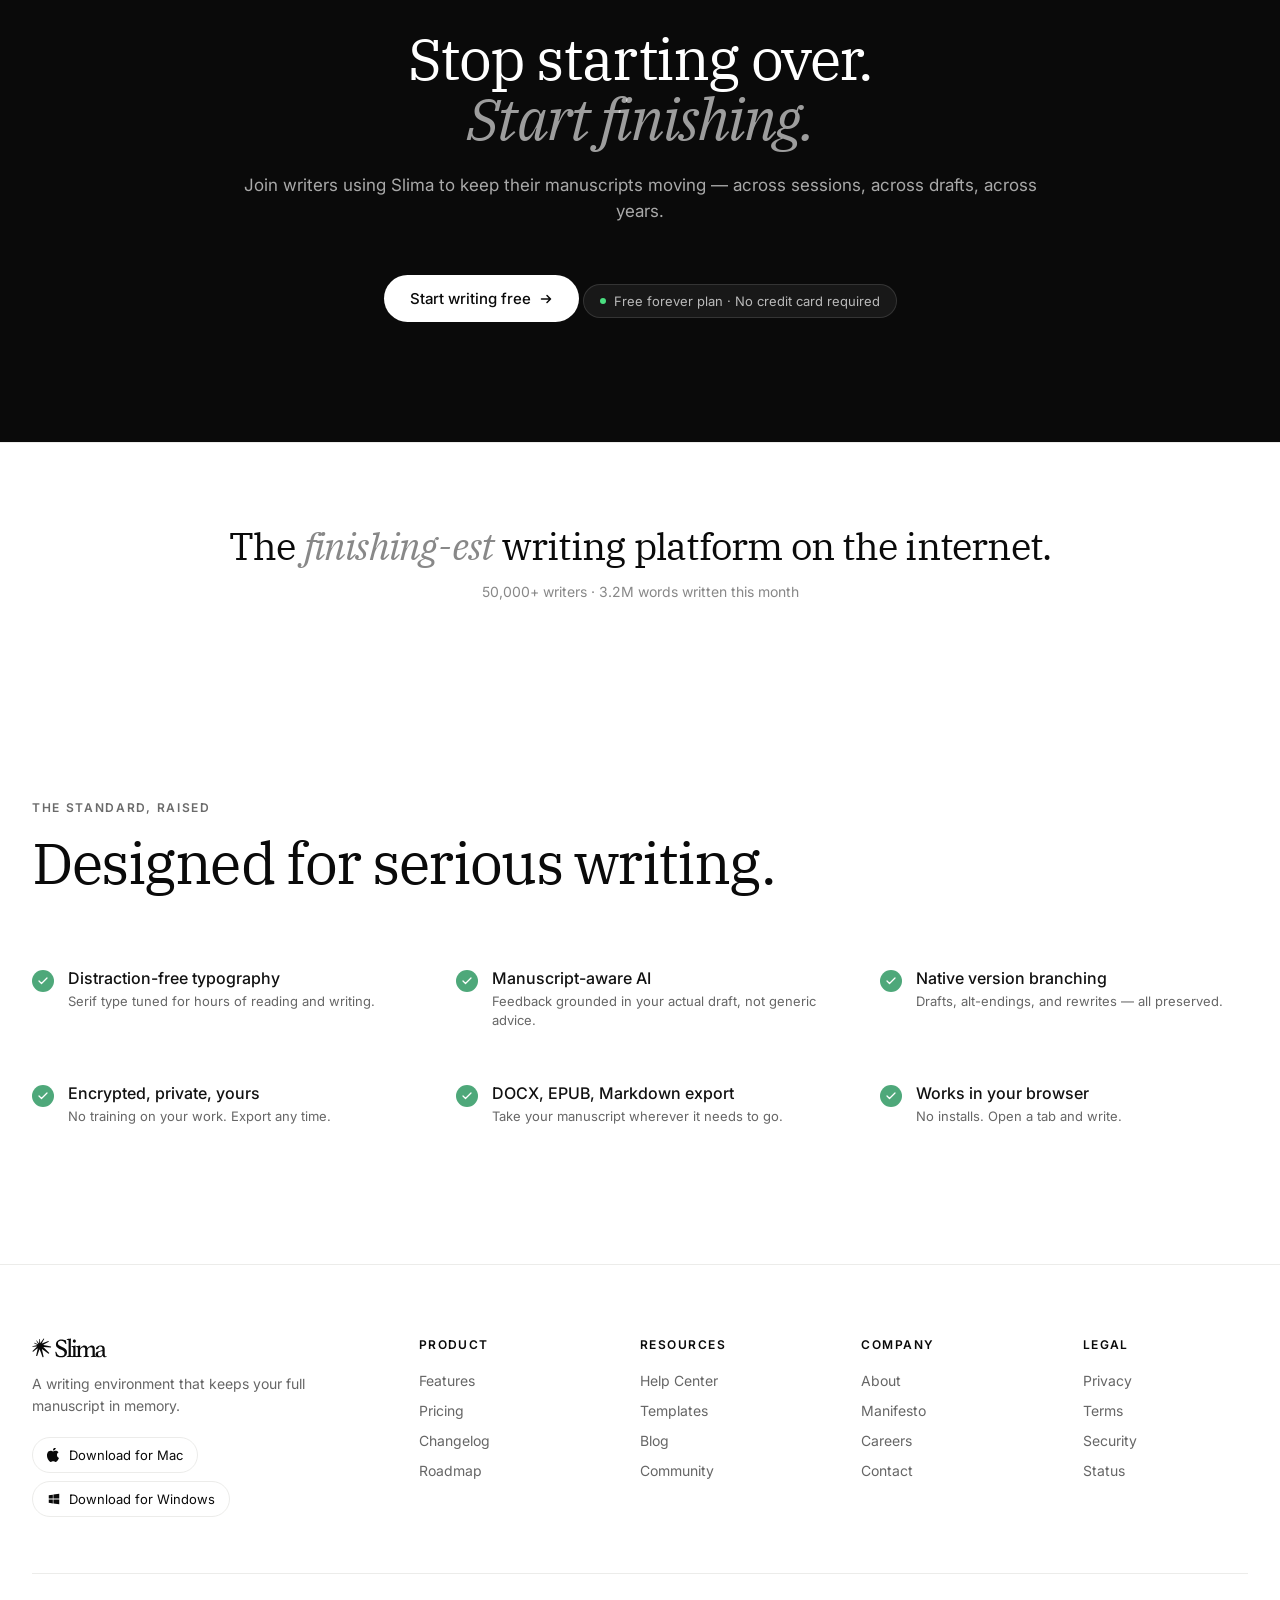
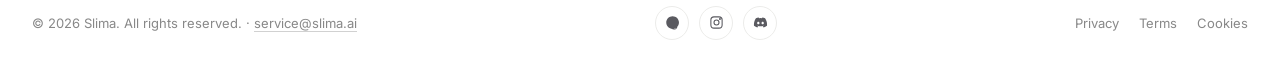
==== commit cb1fa628: "Home: fix oversized footer download icons and drop hero shape-morph - index.html had its own inline " ====
--- a/index.html
+++ b/index.html
@@ -1671,6 +1671,32 @@
   .footer-legal { display: flex; gap: 20px; }
   .footer-legal a { color: #888; text-decoration: none; }
   .footer-legal a:hover { color: #0a0a0a; }
+
+  .footer-downloads { display: flex; gap: 8px; margin-top: 20px; flex-wrap: wrap; }
+  .footer-downloads a {
+    display: inline-flex; align-items: center; gap: 8px;
+    padding: 9px 14px; border-radius: 100px;
+    border: 1px solid #ececea; background: #fff;
+    font-family: 'Inter', sans-serif;
+    font-size: 13px; color: #0a0a0a;
+    text-decoration: none;
+    transition: background 0.2s, border-color 0.2s;
+  }
+  .footer-downloads a:hover { background: #f7f5f0; border-color: #0a0a0a; }
+  .footer-downloads svg { width: 14px; height: 14px; }
+
+  .footer-social { display: flex; gap: 10px; }
+  .footer-social a {
+    display: inline-flex; align-items: center; justify-content: center;
+    width: 34px; height: 34px;
+    border-radius: 100px;
+    border: 1px solid #ececea;
+    color: #5a5a60;
+    text-decoration: none;
+    transition: color 0.2s, border-color 0.2s, background 0.2s;
+  }
+  .footer-social a:hover { color: #0a0a0a; border-color: #0a0a0a; background: #f7f5f0; }
+  .footer-social svg { width: 15px; height: 15px; }
 
   /* ══════════════════════════════════════
      RESPONSIVE
@@ -2685,135 +2711,8 @@
 
     const rnd = (a, b) => a + Math.random() * (b - a);
 
-    /* ─── Shape definitions ───────────────────────────────────
-       Each shape returns N target {x1,y1,x2,y2,opacity,strokeWidth} fragments.
-       If a shape uses fewer line segments than N, extra fragments are sent
-       offscreen / faded out. */
-
-    // Sample N points around a path of polyline points (each point = {x,y}).
-    // Returns N line fragments stitched along the path with consistent length.
-    function fragmentsAlongPath(points, count) {
-      // Compute segment lengths
-      const segs = [];
-      let total = 0;
-      for (let i = 0; i < points.length - 1; i++) {
-        const a = points[i], b = points[i+1];
-        const len = Math.hypot(b.x - a.x, b.y - a.y);
-        segs.push({ a, b, len, start: total });
-        total += len;
-      }
-      const out = [];
-      const segLen = total / count;
-      for (let i = 0; i < count; i++) {
-        const d1 = i * segLen;
-        const d2 = d1 + segLen * 0.78; // gap between fragments
-        const p1 = pointAt(segs, d1);
-        const p2 = pointAt(segs, Math.min(d2, total - 0.01));
-        out.push({ x1: p1.x, y1: p1.y, x2: p2.x, y2: p2.y, opacity: 0.85, sw: 2.2 });
-      }
-      return out;
-    }
-    function pointAt(segs, dist) {
-      for (const s of segs) {
-        if (dist <= s.start + s.len) {
-          const t = (dist - s.start) / s.len;
-          return { x: s.a.x + (s.b.x - s.a.x) * t, y: s.a.y + (s.b.y - s.a.y) * t };
-        }
-      }
-      const last = segs[segs.length - 1];
-      return { x: last.b.x, y: last.b.y };
-    }
-
-    // Shape 1: Open book — two facing pages
-    function shapeBook() {
-      const cx = W / 2, cy = H / 2 - 20;
-      const pw = 240, ph = 320;
-      // Two rectangles meeting at center spine, slightly tilted outward
-      const path = [
-        { x: cx - pw, y: cy - ph/2 + 10 },  // top-left
-        { x: cx,      y: cy - ph/2 - 10 },  // top-spine
-        { x: cx + pw, y: cy - ph/2 + 10 },  // top-right
-        { x: cx + pw, y: cy + ph/2 + 10 },  // bottom-right
-        { x: cx,      y: cy + ph/2 - 10 },  // bottom-spine
-        { x: cx - pw, y: cy + ph/2 + 10 },  // bottom-left
-        { x: cx - pw, y: cy - ph/2 + 10 },  // close
-        // Spine
-        { x: cx,      y: cy - ph/2 - 10 },
-        { x: cx,      y: cy + ph/2 - 10 },
-      ];
-      return fragmentsAlongPath(path, N);
-    }
-
-    // Shape 2: Page with text lines
-    function shapePage() {
-      const cx = W / 2, cy = H / 2;
-      const pw = 360, ph = 460;
-      const left = cx - pw/2, right = cx + pw/2;
-      const top = cy - ph/2, bot = cy + ph/2;
-      const out = [];
-      // Frame
-      const frame = [
-        { x: left,  y: top },
-        { x: right, y: top },
-        { x: right, y: bot },
-        { x: left,  y: bot },
-        { x: left,  y: top },
-      ];
-      const frameFrags = fragmentsAlongPath(frame, 28);
-      out.push(...frameFrags);
-      // Text lines inside the page
-      const lineCount = N - frameFrags.length;
-      for (let i = 0; i < lineCount; i++) {
-        const t = i / (lineCount - 1);
-        const y = top + 60 + t * (ph - 120);
-        const x1 = left + 30;
-        // Vary line lengths to look like text
-        const lenT = 0.45 + (Math.sin(i * 1.3) * 0.5 + 0.5) * 0.5;
-        const x2 = x1 + (pw - 60) * lenT;
-        out.push({ x1, y1: y, x2, y2: y, opacity: 0.7, sw: 1.6 });
-      }
-      return out;
-    }
-
-    // Shape 3: Sine wave across the canvas
-    function shapeWave() {
-      const cy = H / 2;
-      const points = [];
-      for (let i = 0; i <= 60; i++) {
-        const t = i / 60;
-        const x = 100 + t * (W - 200);
-        const y = cy + Math.sin(t * Math.PI * 4) * 140;
-        points.push({ x, y });
-      }
-      return fragmentsAlongPath(points, N);
-    }
-
-    // Shape 4: Slima "S" — single curving stroke
-    function shapeS() {
-      const cx = W / 2, cy = H / 2;
-      const sw = 360, sh = 460;
-      // Approx S as a series of points
-      const points = [
-        { x: cx + sw/2 - 30, y: cy - sh/2 + 50 },
-        { x: cx + sw/2 - 90, y: cy - sh/2 + 10 },
-        { x: cx,             y: cy - sh/2 + 0 },
-        { x: cx - sw/2 + 90, y: cy - sh/2 + 10 },
-        { x: cx - sw/2 + 30, y: cy - sh/2 + 80 },
-        { x: cx - sw/2 + 10, y: cy - sh/4 },
-        { x: cx - sw/2 + 90, y: cy - 30 },
-        { x: cx,             y: cy + 10 },
-        { x: cx + sw/2 - 90, y: cy + 50 },
-        { x: cx + sw/2 - 10, y: cy + sh/4 },
-        { x: cx + sw/2 - 30, y: cy + sh/2 - 80 },
-        { x: cx + sw/2 - 90, y: cy + sh/2 - 10 },
-        { x: cx,             y: cy + sh/2 },
-        { x: cx - sw/2 + 90, y: cy + sh/2 - 10 },
-        { x: cx - sw/2 + 30, y: cy + sh/2 - 50 },
-      ];
-      return fragmentsAlongPath(points, N);
-    }
-
-    // Shape 0: Scattered (drift state) — random short line fragments
+    /* Scattered fragments — fragments drift across the whole canvas
+       without ever forming a recognisable shape. */
     function shapeScatter() {
       const out = [];
       for (let i = 0; i < N; i++) {
@@ -2870,89 +2769,6 @@
     }
     startDrift();
 
-    /* ─── Morph to a target shape — very slow, heavy stagger ── */
-    function morphTo(target, baseDur) {
-      target.forEach((f, i) => {
-        const ln = lines[i];
-        // Each fragment morphs at its own pace, with a generous delay
-        // window so the shape *emerges* over many seconds rather than snapping.
-        const dur = baseDur * rnd(0.7, 1.6);
-        const delay = rnd(0, baseDur * 1.1);
-        gsap.to(ln, {
-          attr: { x1: f.x1, y1: f.y1, x2: f.x2, y2: f.y2 },
-          x: 0, y: 0,
-          opacity: f.opacity,
-          'stroke-width': f.sw,
-          duration: dur,
-          ease: 'sine.inOut',
-          delay,
-          onComplete: () => {
-            // Once a fragment has reached its shape position, give it a quiet
-            // breathing motion in place — keeps the scene alive while formed.
-            gsap.to(ln, {
-              x: rnd(-12, 12),
-              y: rnd(-12, 12),
-              duration: rnd(6, 10),
-              ease: 'sine.inOut',
-              yoyo: true,
-              repeat: -1,
-            });
-          }
-        });
-      });
-    }
-
-    /* ─── Disperse: kill the held tweens and let drift take over again ── */
-    function disperse(baseDur) {
-      const scatter = shapeScatter();
-      scatter.forEach((f, i) => {
-        const ln = lines[i];
-        gsap.killTweensOf(ln);
-        gsap.to(ln, {
-          attr: { x1: f.x1, y1: f.y1, x2: f.x2, y2: f.y2 },
-          x: 0, y: 0,
-          opacity: f.opacity,
-          'stroke-width': f.sw,
-          duration: baseDur * rnd(0.7, 1.5),
-          ease: 'sine.inOut',
-          delay: rnd(0, baseDur * 0.8),
-        });
-      });
-      // After dispersing, restart the always-on drift
-      gsap.delayedCall(baseDur * 1.6, startDrift);
-    }
-
-    /* ─── Master cycle: drift → emerge → linger → disperse → drift ──
-       Every interval is randomized — the next shape never appears on
-       a predictable beat.                                           */
-    const shapes = [shapeBook, shapeWave, shapePage, shapeS];
-    function nextShape() {
-      // Pick a non-repeating random shape
-      let pick;
-      do { pick = Math.floor(Math.random() * shapes.length); } while (pick === nextShape._last);
-      nextShape._last = pick;
-      return shapes[pick];
-    }
-
-    function cycle() {
-      const assembleDur = rnd(9, 14);   // very slow emergence
-      const target = nextShape()();
-      morphTo(target, assembleDur);
-
-      const hold = rnd(6, 12);
-      gsap.delayedCall(assembleDur + hold, () => {
-        const disperseDur = rnd(7, 11);
-        disperse(disperseDur);
-
-        // Long, unpredictable wandering interval before any next shape
-        const wander = rnd(10, 22);
-        gsap.delayedCall(disperseDur + wander, cycle);
-      });
-    }
-
-    // Long initial calm before the first shape ever appears
-    gsap.delayedCall(rnd(8, 14), cycle);
-
     /* ─── Drifting highlight blobs ─────────────────────────── */
     gsap.timeline({ repeat: -1, defaults: { ease: 'sine.inOut' } })
       .to('.hero-svg .hero-highlight', { x: 220,  y: 100,  duration: 18 })
